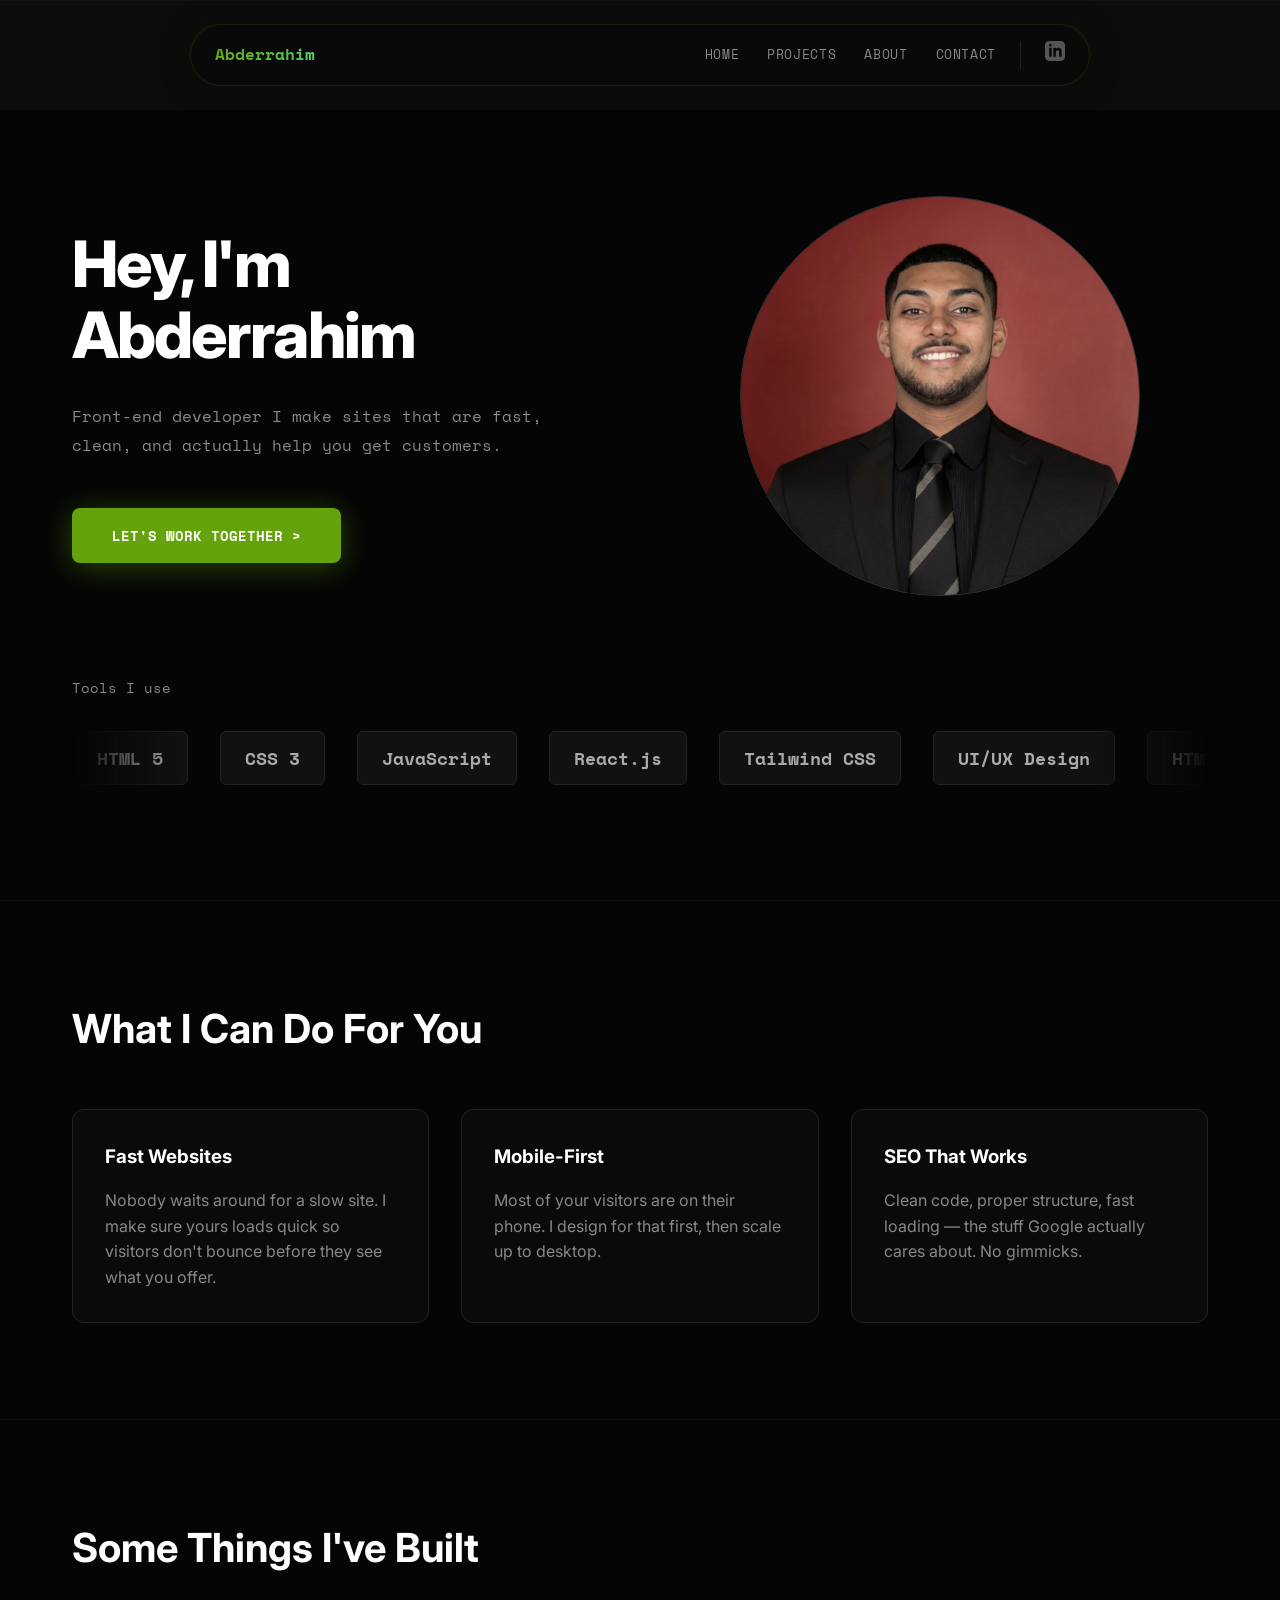
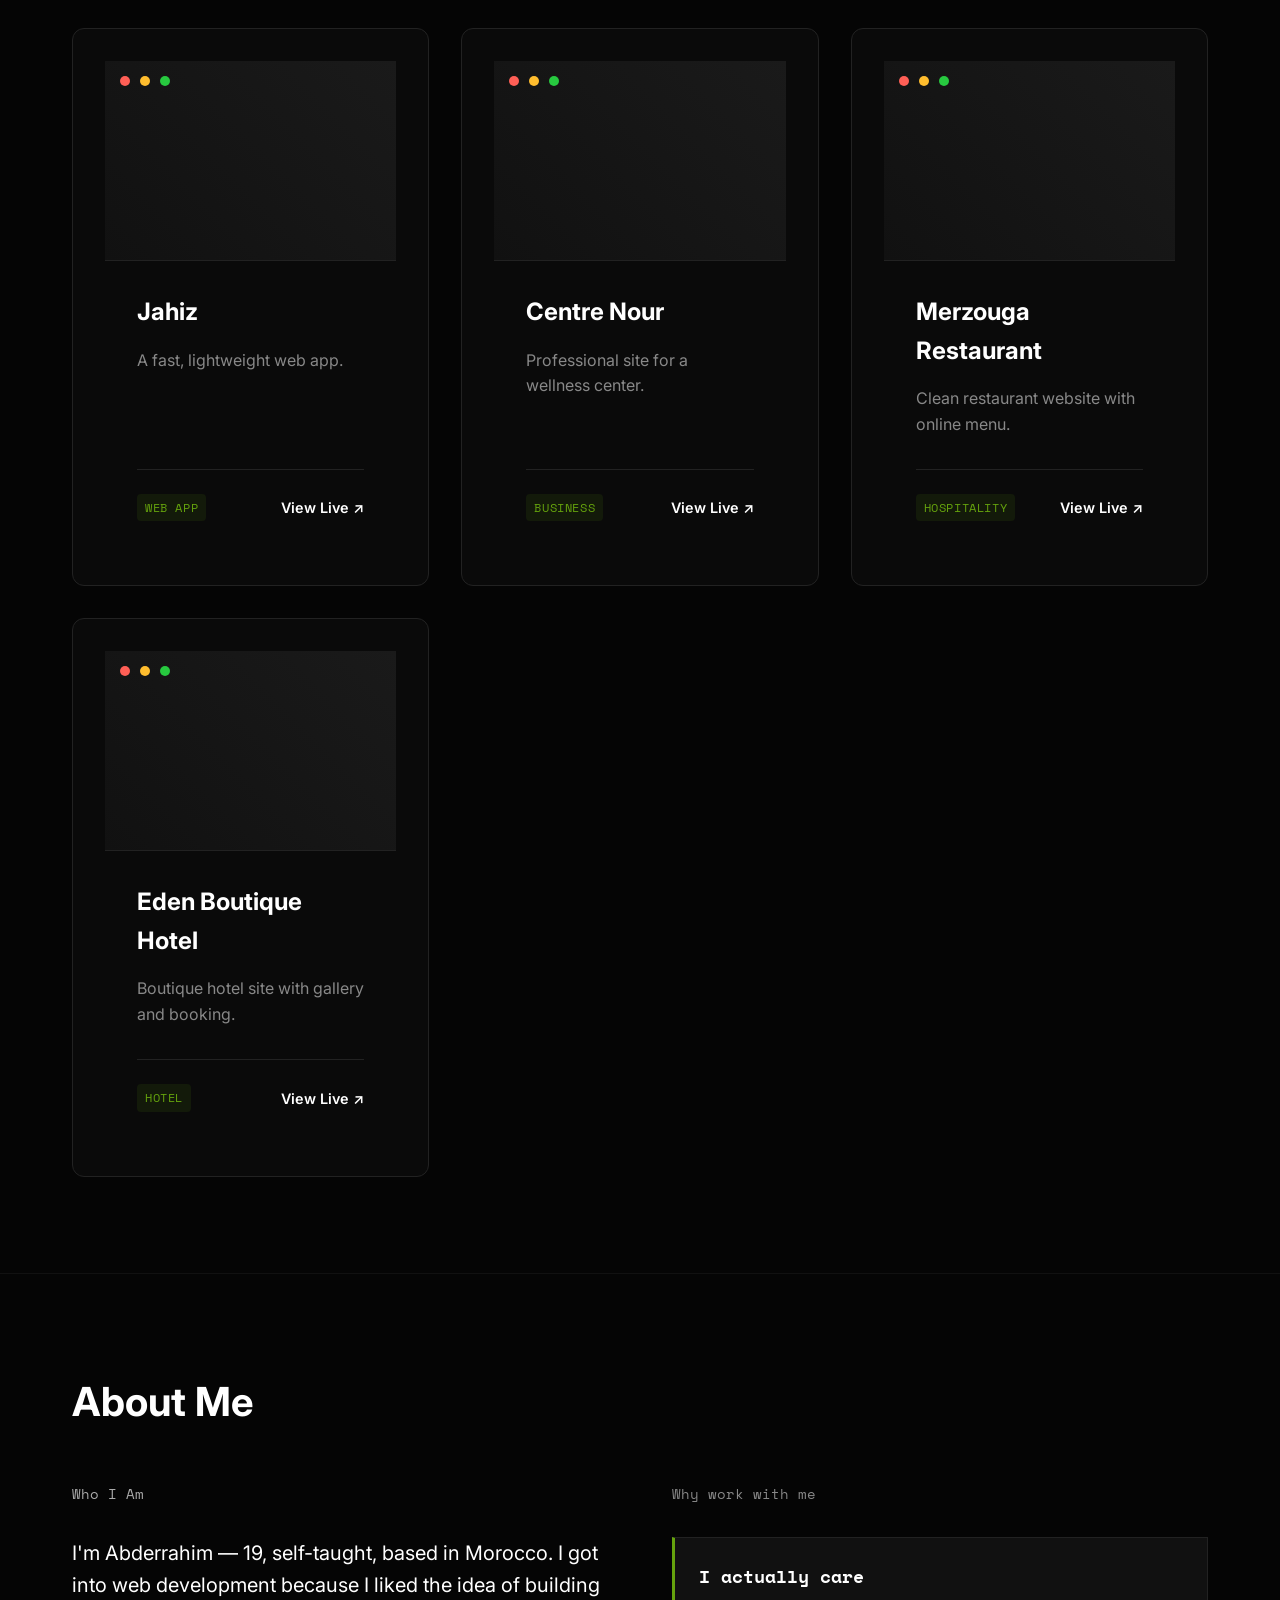
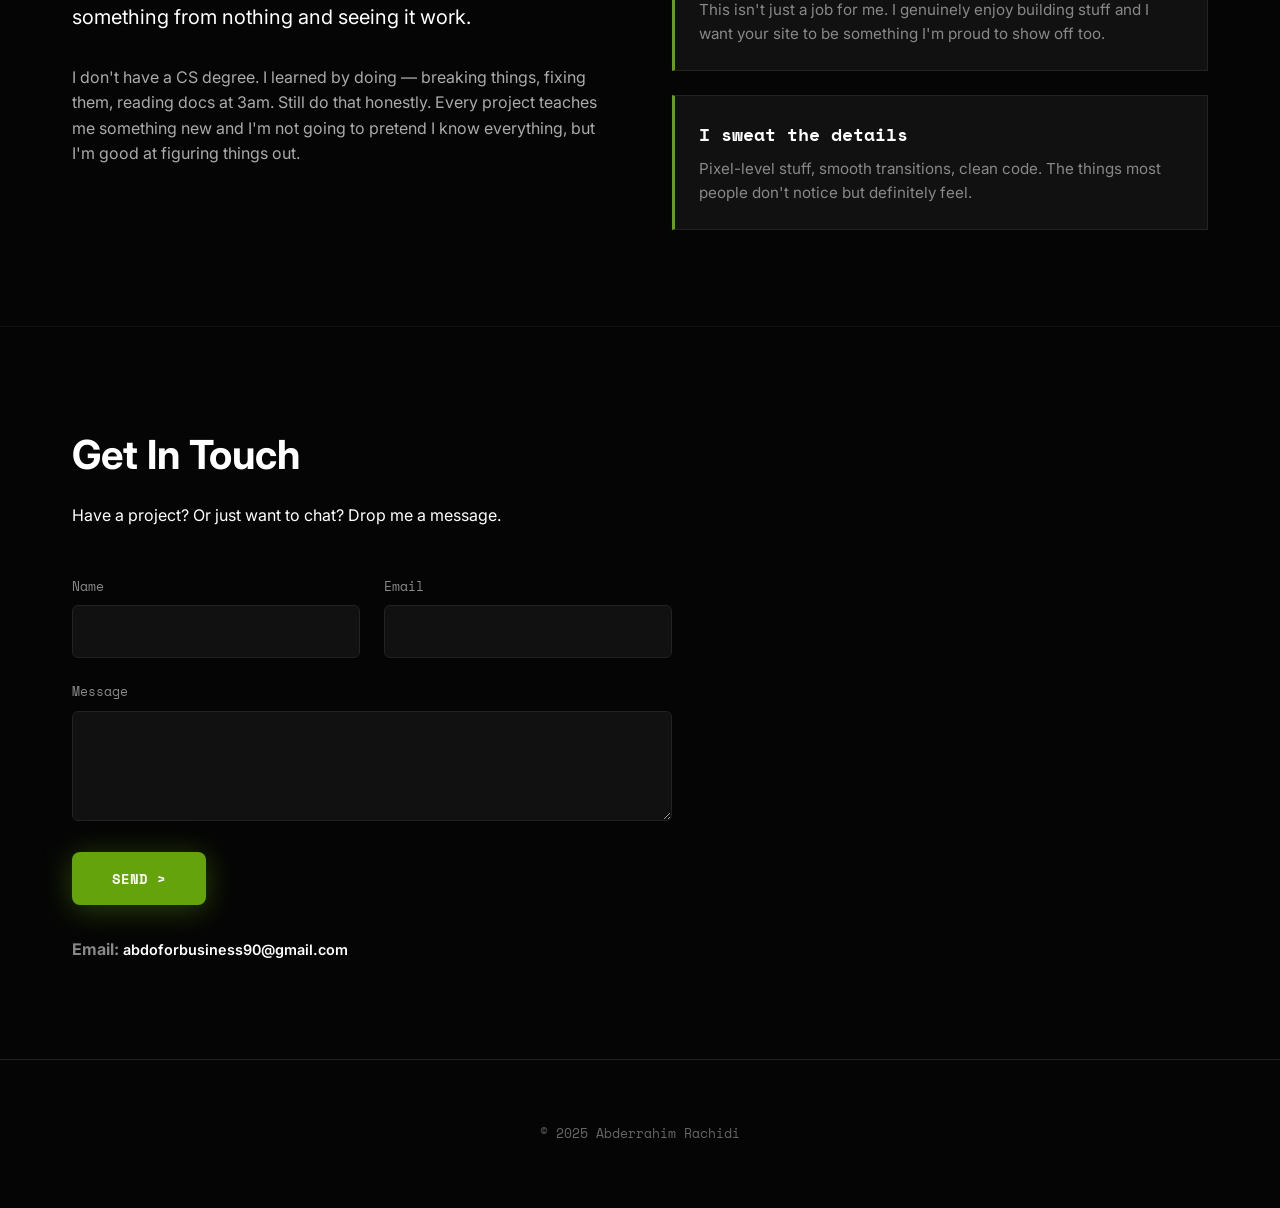
==== index.html @ 35e1e08a "remove AHR project, simplify descriptions" ====
<!DOCTYPE html>
<html lang="en">

<head>
    <meta charset="UTF-8">
    <meta name="viewport" content="width=device-width, initial-scale=1.0">
    <title>Abderrahim Rachidi | Front-End Developer</title>
    <meta name="description"
        content="I build fast, modern websites for US small businesses. Remote web development from Morocco.">
    <link rel="preconnect" href="https://fonts.googleapis.com">
    <link rel="preconnect" href="https://fonts.gstatic.com" crossorigin>
    <link href="https://fonts.googleapis.com/css2?family=Inter:wght@400;600&family=Space+Mono:wght@400;700&display=swap"
        rel="stylesheet">
    <link rel="stylesheet" href="style.css">
</head>

<body>

    <header>
        <div class="nav-container">
            <nav>
                <strong class="nav-brand">Abderrahim</strong>
                <div class="nav-links">
                    <a href="#">Home</a>
                    <a href="#portfolio">Projects</a>
                    <a href="#about">About</a>
                    <a href="#contact">Contact</a>
                </div>
                <div class="socials">
                    <a href="https://www.linkedin.com/in/abderrahim-rachidi-96b049362" target="_blank"
                        aria-label="LinkedIn"><svg width="20" height="20" fill="currentColor" viewBox="0 0 24 24">
                            <path
                                d="M19 0h-14c-2.761 0-5 2.239-5 5v14c0 2.761 2.239 5 5 5h14c2.762 0 5-2.239 5-5v-14c0-2.761-2.238-5-5-5zm-11 19h-3v-11h3v11zm-1.5-12.268c-.966 0-1.75-.79-1.75-1.764s.784-1.764 1.75-1.764 1.75.79 1.75 1.764-.783 1.764-1.75 1.764zm13.5 12.268h-3v-5.604c0-3.368-4-3.113-4 0v5.604h-3v-11h3v1.765c1.396-2.586 7-2.777 7 2.476v6.759z" />
                        </svg></a>
                </div>
            </nav>
        </div>
    </header>

    <main>
        <section class="hero">
            <div class="container hero-layout">
                <div class="hero-text">
                    <h1>Hey, I'm Abderrahim</h1>
                    <p class="mono-lead">Front-end developer
                        I make sites that are fast, clean, and actually help you get customers.</p>
                    <a href="#contact" class="btn-glow">Let's work together &gt;</a>
                </div>
                <div class="hero-image">
                    <div class="image-wrapper">
                        <img src="portfopic.jpg" alt="Abderrahim Rachidi">
                    </div>
                </div>
            </div>

            <div class="container tech-stack">
                <p class="mono-label">Tools I use</p>
                <div class="marquee-wrapper">
                    <div class="marquee-content">
                        <span class="tech-item">HTML 5</span>
                        <span class="tech-item">CSS 3</span>
                        <span class="tech-item">JavaScript</span>
                        <span class="tech-item">React.js</span>
                        <span class="tech-item">Tailwind CSS</span>
                        <span class="tech-item">UI/UX Design</span>
                        <!-- duplicate sets for the scroll loop -->
                        <span class="tech-item">HTML 5</span>
                        <span class="tech-item">CSS 3</span>
                        <span class="tech-item">JavaScript</span>
                        <span class="tech-item">React.js</span>
                        <span class="tech-item">Tailwind CSS</span>
                        <span class="tech-item">UI/UX Design</span>
                        <span class="tech-item">HTML 5</span>
                        <span class="tech-item">CSS 3</span>
                        <span class="tech-item">JavaScript</span>
                        <span class="tech-item">React.js</span>
                        <span class="tech-item">Tailwind CSS</span>
                        <span class="tech-item">UI/UX Design</span>
                    </div>
                </div>
            </div>
        </section>

        <section id="services">
            <div class="container">
                <h2>What I Can Do For You</h2>
                <div class="grid">
                    <div class="card">
                        <h3>Fast Websites</h3>
                        <p>Nobody waits around for a slow site. I make sure yours loads quick so visitors don't bounce
                            before they see what you offer.</p>
                    </div>
                    <div class="card">
                        <h3>Mobile-First</h3>
                        <p>Most of your visitors are on their phone. I design for that first, then scale up to desktop.
                        </p>
                    </div>
                    <div class="card">
                        <h3>SEO That Works</h3>
                        <p>Clean code, proper structure, fast loading — the stuff Google actually cares about. No
                            gimmicks.</p>
                    </div>
                </div>
            </div>
        </section>

        <section id="portfolio">
            <div class="container">
                <h2>Some Things I've Built</h2>
                <div class="grid">

                    <div class="card project-card">
                        <div class="project-preview"></div>
                        <div class="card-content">
                            <h3>Jahiz</h3>
                            <p>A fast, lightweight web app.</p>
                            <div class="project-footer">
                                <span class="tech-tag">Web App</span>
                                <a href="https://jahiz0.netlify.app" target="_blank" class="btn-link">View Live
                                    &nearr;</a>
                            </div>
                        </div>
                    </div>

                    <div class="card project-card">
                        <div class="project-preview"></div>
                        <div class="card-content">
                            <h3>Centre Nour</h3>
                            <p>Professional site for a wellness center.</p>
                            <div class="project-footer">
                                <span class="tech-tag">Business</span>
                                <a href="https://centrenour.site" target="_blank" class="btn-link">View Live &nearr;</a>
                            </div>
                        </div>
                    </div>

                    <div class="card project-card">
                        <div class="project-preview"></div>
                        <div class="card-content">
                            <h3>Merzouga Restaurant</h3>
                            <p>Clean restaurant website with online menu.</p>
                            <div class="project-footer">
                                <span class="tech-tag">Hospitality</span>
                                <a href="https://merzougarestaurant.com" target="_blank" class="btn-link">View Live
                                    &nearr;</a>
                            </div>
                        </div>
                    </div>


                    <div class="card project-card">
                        <div class="project-preview"></div>
                        <div class="card-content">
                            <h3>Eden Boutique Hotel</h3>
                            <p>Boutique hotel site with gallery and booking.</p>
                            <div class="project-footer">
                                <span class="tech-tag">Hotel</span>
                                <a href="https://edenboutiquehotel.ma" target="_blank" class="btn-link">View Live
                                    &nearr;</a>
                            </div>
                        </div>
                    </div>

                </div>
            </div>
        </section>

        <section id="about">
            <div class="container">
                <h2>About Me</h2>
                <div class="about-layout">
                    <div class="about-bio">
                        <p class="mono-label">Who I Am</p>
                        <p class="lead-text">I'm Abderrahim — 19, self-taught, based in Morocco. I got into web
                            development because I liked the idea of building something from nothing and seeing it work.
                        </p>
                        <p>I don't have a CS degree. I learned by doing — breaking things, fixing them, reading docs at
                            3am. Still do that honestly. Every project teaches me something new and I'm not going to
                            pretend I know everything, but I'm good at figuring things out.</p>
                    </div>

                    <div class="about-features">
                        <p class="mono-label">Why work with me</p>
                        <div class="feature-grid">
                            <div class="feature-card">
                                <h3>I actually care</h3>
                                <p>This isn't just a job for me. I genuinely enjoy building stuff and I want your site
                                    to
                                    be something I'm proud to show off too.</p>
                            </div>
                            <div class="feature-card">
                                <h3>I sweat the details</h3>
                                <p>Pixel-level stuff, smooth transitions, clean code. The things most people don't
                                    notice but definitely feel.</p>
                            </div>
                        </div>
                    </div>
                </div>
            </div>
        </section>

        <section id="contact">
            <div class="container">
                <h2>Get In Touch</h2>
                <p>Have a project? Or just want to chat? Drop me a message.</p>

                <form action="https://formsubmit.co/abdoforbusiness90@gmail.com" method="POST">
                    <input type="hidden" name="_subject" value="New message from portfolio">
                    <input type="hidden" name="_captcha" value="false">
                    <input type="text" name="_honey" style="display:none">

                    <div class="form-row">
                        <div class="form-group">
                            <label>Name</label>
                            <input type="text" name="name" required>
                        </div>
                        <div class="form-group">
                            <label>Email</label>
                            <input type="email" name="email" required>
                        </div>
                    </div>

                    <div class="form-group">
                        <label>Message</label>
                        <textarea name="message" rows="4" required></textarea>
                    </div>

                    <button type="submit" class="btn-glow">Send &gt;</button>
                </form>

                <div class="contact-info">
                    <p><strong>Email:</strong> <a href="mailto:abdoforbusiness90@gmail.com"
                            class="btn-link">abdoforbusiness90@gmail.com</a></p>
                </div>
            </div>
        </section>
    </main>

    <footer>
        <div class="container">
            <p>&copy; 2025 Abderrahim Rachidi</p>
        </div>
    </footer>

    <script src="script.js"></script>
</body>

</html>
---- style.css ----
:root {
    --bg: #050505;
    --surface: #111111;
    --text: #ffffff;
    --text-muted: #888888;
    --accent: #65a30d;
    --accent-glow: #4ade80;
    --border: #222222;
    --font-display: 'Inter', sans-serif;
    --font-mono: 'Space Mono', monospace;
    --radius: 12px;
}

*,
*::before,
*::after {
    margin: 0;
    padding: 0;
    box-sizing: border-box;
}

body {
    background-color: var(--bg);
    color: var(--text);
    font-family: var(--font-display);
    line-height: 1.6;
    -webkit-font-smoothing: antialiased;
}

.container {
    max-width: 1200px;
    margin: 0 auto;
    padding: 0 2rem;
}

/* nav */
header {
    position: fixed;
    top: 0;
    left: 0;
    width: 100%;
    padding: 1.25rem 2rem;
    z-index: 1000;
    pointer-events: none;
    transition: padding 0.3s;
}

.nav-container {
    max-width: 900px;
    margin: 0 auto;
    background: rgba(10, 10, 10, 0.85);
    backdrop-filter: blur(16px);
    -webkit-backdrop-filter: blur(16px);
    border-radius: 100px;
    padding: 0.75rem 1.5rem;
    pointer-events: auto;
    border: 1px solid rgba(101, 163, 13, 0.15);
    box-shadow: 0 0 20px rgba(101, 163, 13, 0.05), 0 4px 30px rgba(0, 0, 0, 0.4);
    transition: all 0.3s;
}

.nav-container:hover {
    border-color: rgba(101, 163, 13, 0.3);
    box-shadow: 0 0 30px rgba(101, 163, 13, 0.1), 0 4px 30px rgba(0, 0, 0, 0.5);
}

nav {
    display: flex;
    justify-content: space-between;
    align-items: center;
}

.nav-brand {
    color: #fff;
    font-family: var(--font-mono);
    font-size: 1rem;
    font-weight: 700;
    margin-right: auto;
    padding-right: 2rem;
    background: linear-gradient(135deg, var(--accent), var(--accent-glow));
    -webkit-background-clip: text;
    background-clip: text;
    -webkit-text-fill-color: transparent;
}

.nav-links {
    display: flex;
    gap: 1.75rem;
}

.nav-links a {
    color: #888;
    text-decoration: none;
    font-family: var(--font-mono);
    font-size: 0.8rem;
    font-weight: 500;
    text-transform: uppercase;
    letter-spacing: 0.05em;
    position: relative;
    padding: 0.5rem 0;
    transition: color 0.3s;
}

.nav-links a::after {
    content: '';
    position: absolute;
    bottom: 0;
    left: 50%;
    width: 0;
    height: 2px;
    background: var(--accent);
    transition: width 0.3s, left 0.3s;
    border-radius: 2px;
}

.nav-links a:hover {
    color: #fff;
}

.nav-links a:hover::after {
    width: 100%;
    left: 0;
}

.socials {
    display: flex;
    gap: 1rem;
    align-items: center;
    margin-left: 1.5rem;
    padding-left: 1.5rem;
    border-left: 1px solid #222;
}

.socials a {
    color: #555;
    transition: color 0.3s, transform 0.2s;
}

.socials a:hover {
    color: var(--accent);
    transform: scale(1.15);
}

/* hero */
.hero {
    padding-top: 180px;
    padding-bottom: 100px;
    min-height: 100vh;
    display: flex;
    flex-direction: column;
    justify-content: center;
}

.hero-layout {
    display: grid;
    grid-template-columns: 1fr 1fr;
    align-items: center;
    gap: 4rem;
}

.hero-text h1 {
    font-size: clamp(3rem, 5vw, 4.5rem);
    font-weight: 800;
    line-height: 1.1;
    margin-bottom: 2rem;
    letter-spacing: -0.03em;
}

.mono-lead {
    font-family: var(--font-mono);
    color: var(--text-muted);
    font-size: 1rem;
    max-width: 500px;
    margin-bottom: 3rem;
    line-height: 1.8;
}

.btn-glow {
    display: inline-block;
    background: var(--accent);
    color: #fff;
    padding: 1rem 2.5rem;
    border-radius: 8px;
    font-family: var(--font-mono);
    font-weight: 700;
    text-decoration: none;
    text-transform: uppercase;
    font-size: 0.9rem;
    border: none;
    cursor: pointer;
    box-shadow: 0 4px 30px rgba(101, 163, 13, 0.4);
    transition: all 0.3s ease;
}

.btn-glow:hover {
    background: var(--accent-glow);
    box-shadow: 0 4px 40px rgba(74, 222, 128, 0.6);
    transform: translateY(-2px);
    color: #000;
}

.hero-image {
    display: flex;
    justify-content: center;
}

.image-wrapper {
    width: 400px;
    height: 400px;
    border-radius: 50%;
    overflow: hidden;
    border: 1px solid #333;
    position: relative;
}

.image-wrapper img {
    width: 100%;
    height: 100%;
    object-fit: cover;
    filter: grayscale(20%);
}

/* scrolling tech bar */
.tech-stack {
    margin-top: 5rem;
    overflow: hidden;
}

.mono-label {
    font-family: var(--font-mono);
    color: var(--text-muted);
    font-size: 0.9rem;
    margin-bottom: 2rem;
    display: block;
}

.marquee-wrapper {
    position: relative;
    width: 100%;
    overflow: hidden;
    mask-image: linear-gradient(to right, transparent, black 10%, black 90%, transparent);
}

.marquee-content {
    display: flex;
    padding-left: 0;
    gap: 2rem;
    width: max-content;
    animation: scroll 30s linear infinite;
}

.marquee-content:hover {
    animation-play-state: paused;
}

.tech-item {
    font-family: var(--font-mono);
    font-size: 1.1rem;
    font-weight: 700;
    color: #aaa;
    white-space: nowrap;
    background: #111;
    padding: 0.75rem 1.5rem;
    border: 1px solid #222;
    border-radius: 6px;
    display: inline-flex;
    align-items: center;
    transition: all 0.3s;
}

.tech-item:hover {
    border-color: var(--accent);
    color: #fff;
    transform: translateY(-3px);
    box-shadow: 0 4px 12px rgba(101, 163, 13, 0.2);
}

@keyframes scroll {
    0% {
        transform: translateX(0);
    }

    100% {
        transform: translateX(-33.33%);
    }
}

/* sections */
section {
    padding: 6rem 0;
    border-top: 1px solid #111;
}

h2 {
    font-size: 2.5rem;
    margin-bottom: 1rem;
}

/* project cards */
.project-card {
    display: flex;
    flex-direction: column;
    justify-content: flex-start;
    min-height: auto;
    padding: 0;
    overflow: hidden;
    border: 1px solid #222;
    transition: transform 0.3s, border-color 0.3s;
}

.project-card:hover {
    border-color: var(--accent);
    transform: translateY(-5px);
}

.project-preview {
    height: 200px;
    background: linear-gradient(45deg, #111, #1a1a1a);
    position: relative;
    border-bottom: 1px solid #222;
}

/* browser dots */
.project-preview::before {
    content: '';
    position: absolute;
    top: 15px;
    left: 15px;
    width: 10px;
    height: 10px;
    border-radius: 50%;
    background: #ff5f56;
    box-shadow: 20px 0 0 #ffbd2e, 40px 0 0 #27c93f;
}

.card-content {
    padding: 2rem;
    display: flex;
    flex-direction: column;
    flex-grow: 1;
}

.project-card h3 {
    font-size: 1.5rem;
    margin-bottom: 0.5rem;
    color: #fff;
}

.project-card p {
    color: #aaa;
    margin-bottom: 2rem;
    flex-grow: 1;
}

.project-footer {
    display: flex;
    justify-content: space-between;
    align-items: center;
    border-top: 1px solid #222;
    padding-top: 1.5rem;
}

.tech-tag {
    font-family: var(--font-mono);
    font-size: 0.75rem;
    color: var(--accent);
    background: rgba(101, 163, 13, 0.1);
    padding: 0.25rem 0.5rem;
    border-radius: 4px;
    text-transform: uppercase;
    letter-spacing: 0.05em;
}

.btn-link {
    color: #fff;
    text-decoration: none;
    font-weight: 600;
    font-size: 0.9rem;
    transition: color 0.3s;
}

.btn-link:hover {
    color: var(--accent);
    text-decoration: underline;
}

.grid {
    display: grid;
    grid-template-columns: repeat(auto-fit, minmax(300px, 1fr));
    gap: 2rem;
    margin-top: 3rem;
}

.card {
    background: #0a0a0a;
    border: 1px solid #222;
    padding: 2rem;
    border-radius: var(--radius);
    transition: transform 0.2s;
}

.card:hover {
    border-color: var(--accent);
    transform: translateY(-5px);
}

.card h3 {
    color: #fff;
    margin-bottom: 1rem;
}

.card p {
    color: #888;
}

/* about */
.about-layout {
    display: grid;
    grid-template-columns: 1fr 1fr;
    gap: 4rem;
    margin-top: 3rem;
}

.about-bio .lead-text {
    font-size: 1.25rem;
    color: #fff;
    margin-bottom: 2rem;
    line-height: 1.6;
}

.about-bio p {
    color: #aaa;
    margin-bottom: 2rem;
}

.feature-grid {
    display: flex;
    flex-direction: column;
    gap: 1.5rem;
}

.feature-card {
    background: #111;
    border: 1px solid #222;
    padding: 1.5rem;
    border-left: 3px solid var(--accent);
    transition: transform 0.2s;
}

.feature-card:hover {
    background: #161616;
    transform: translateX(5px);
}

.feature-card h3 {
    font-size: 1.1rem;
    color: #fff;
    margin-bottom: 0.5rem;
    font-family: var(--font-mono);
}

.feature-card p {
    font-size: 0.95rem;
    color: #888;
    margin: 0;
}

/* form */
form {
    max-width: 600px;
    margin-top: 3rem;
}

.form-row {
    display: grid;
    grid-template-columns: 1fr 1fr;
    gap: 1.5rem;
}

.form-group {
    margin-bottom: 1.5rem;
}

.form-group label {
    display: block;
    font-family: var(--font-mono);
    color: #888;
    margin-bottom: 0.5rem;
    font-size: 0.8rem;
}

.form-group input,
.form-group select,
.form-group textarea {
    width: 100%;
    background: #111;
    border: 1px solid #222;
    padding: 1rem;
    color: #fff;
    border-radius: 6px;
    font-family: var(--font-display);
    font-size: 0.95rem;
}

.form-group input:focus,
.form-group textarea:focus {
    outline: none;
    border-color: var(--accent);
}

/* footer */
footer {
    padding: 4rem 0;
    border-top: 1px solid #222;
    text-align: center;
    color: #666;
    font-family: var(--font-mono);
    font-size: 0.8rem;
}

.contact-info {
    margin-top: 2rem;
}

.contact-info p {
    color: #888;
}

/* responsive */
@media (max-width: 768px) {

    .hero-layout,
    .about-layout {
        grid-template-columns: 1fr;
        text-align: left;
        gap: 3rem;
    }

    .hero-text {
        order: 1;
    }

    .hero-image {
        order: 2;
    }

    .mono-lead {
        margin: 0 auto 2rem;
    }

    .image-wrapper {
        width: 280px;
        height: 280px;
    }

    .nav-container {
        width: 90%;
        padding: 1rem;
        flex-wrap: wrap;
        justify-content: center;
    }

    .nav-links {
        gap: 1rem;
        font-size: 0.75rem;
    }

    .socials {
        display: none;
    }

    .form-row {
        grid-template-columns: 1fr;
    }
}
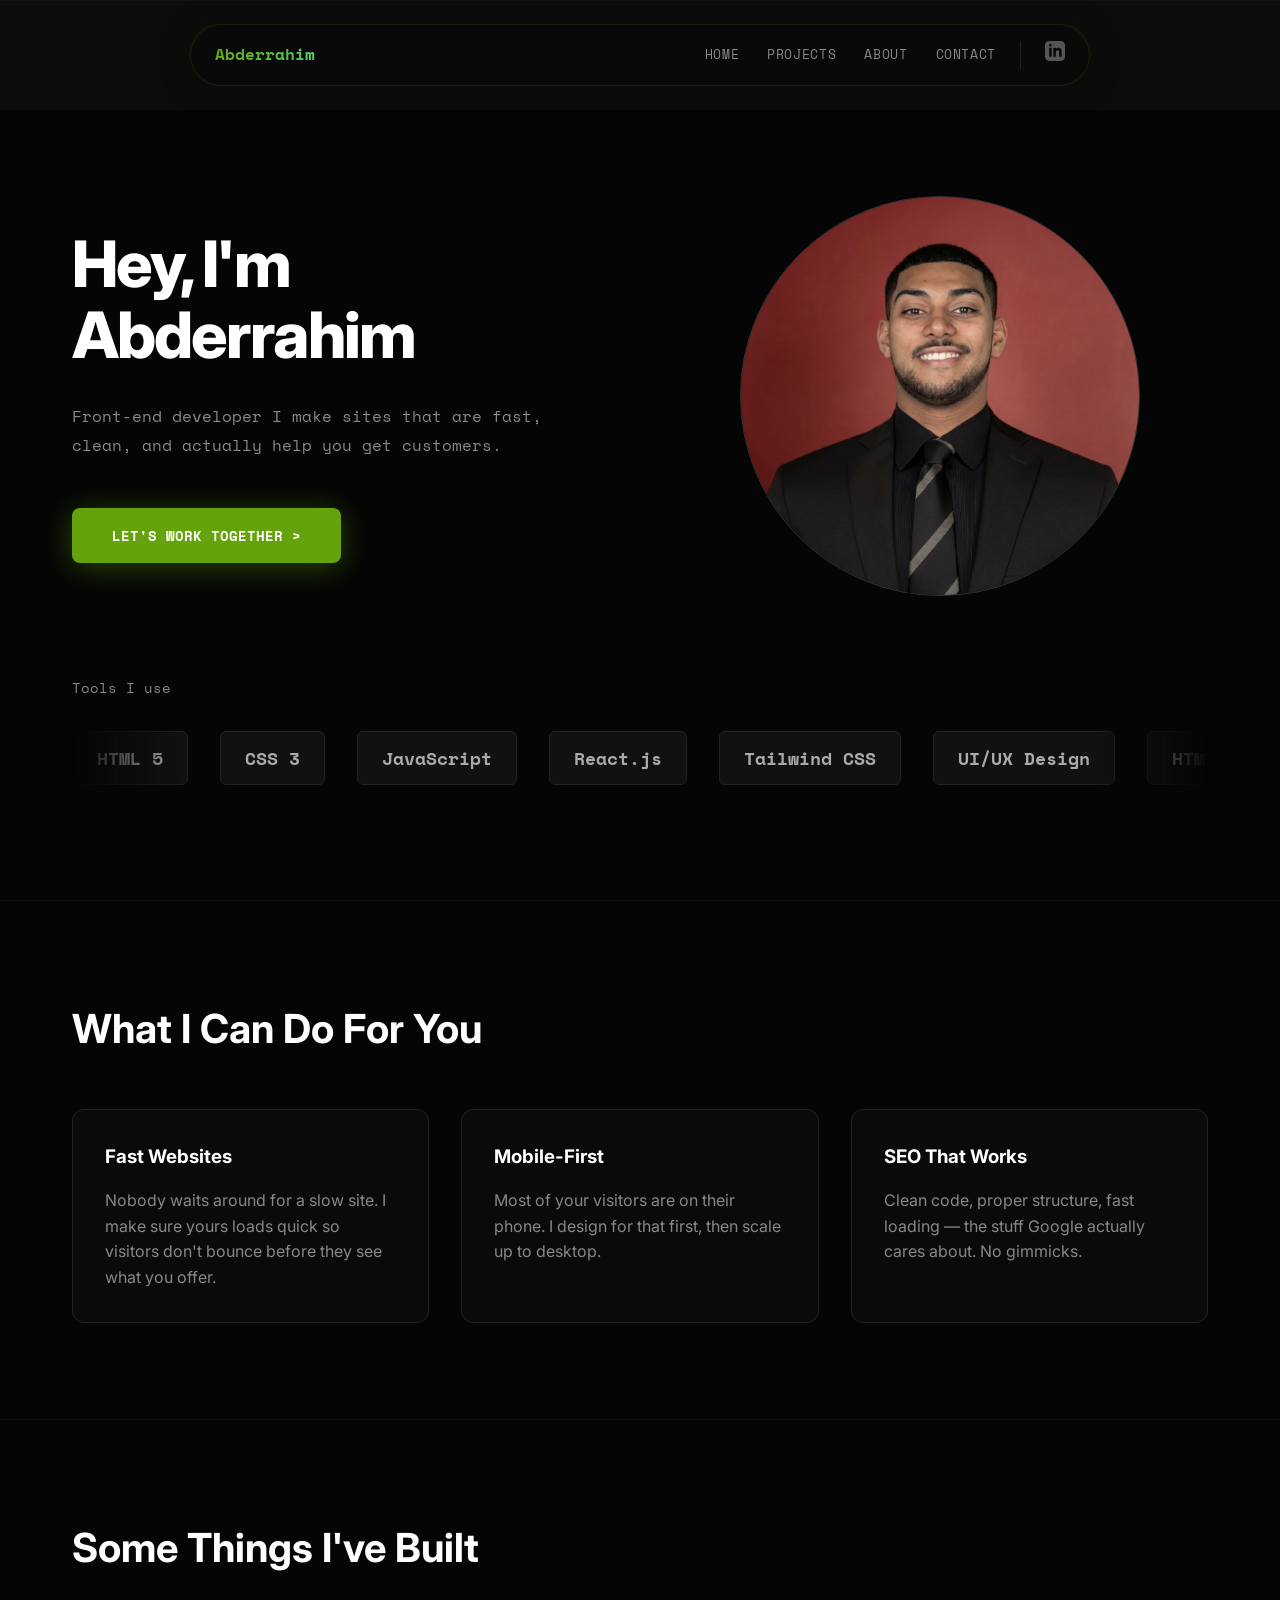
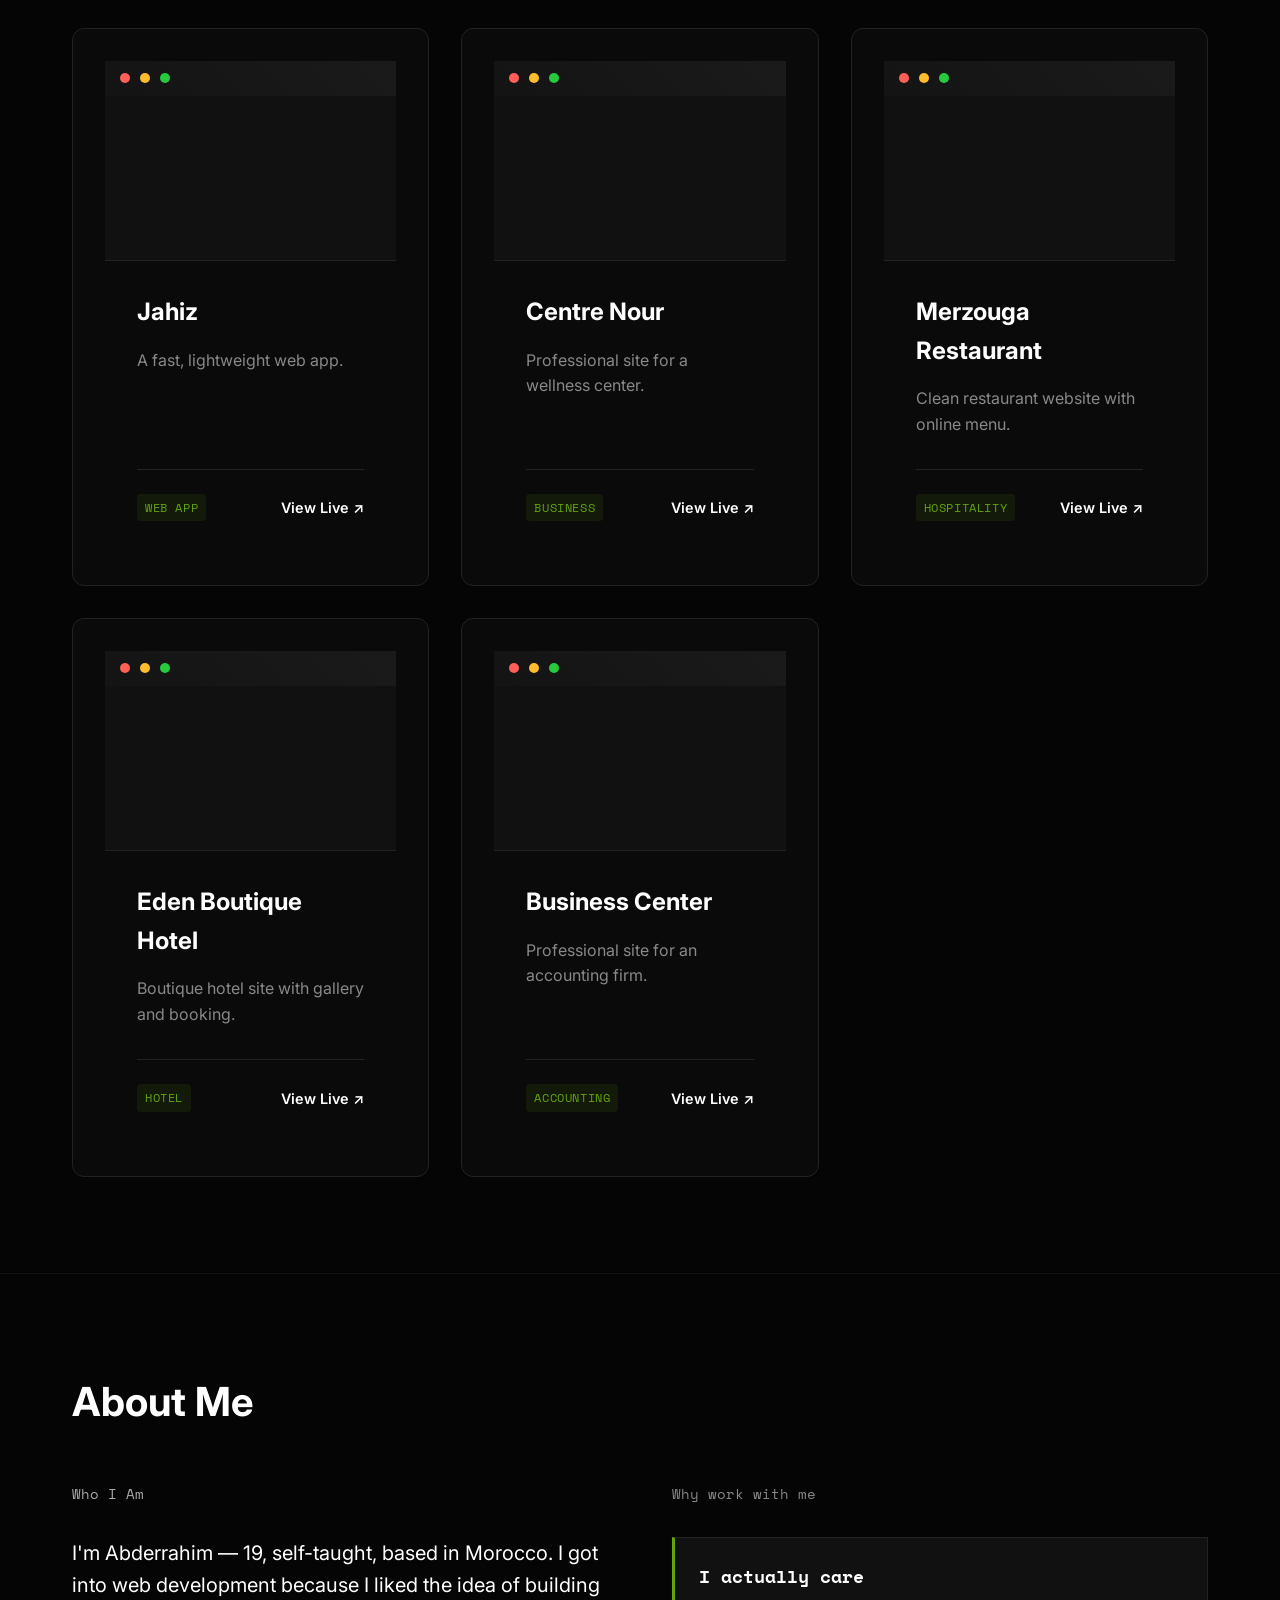
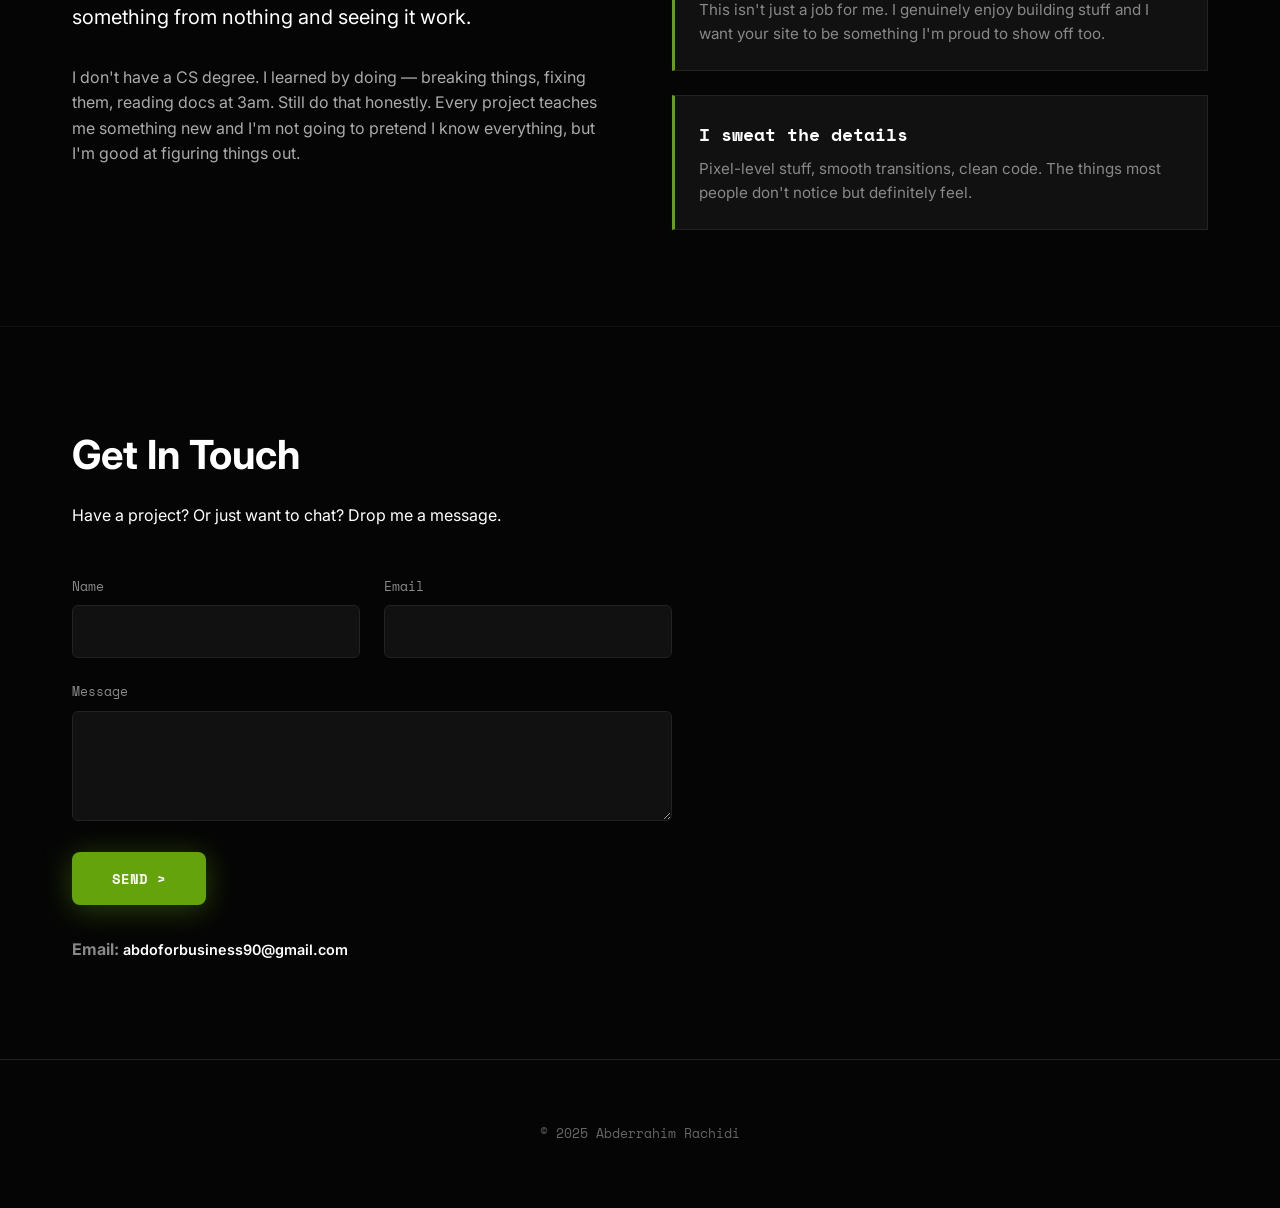
==== commit 239004e4: "Add live iframe previews to project cards + Business Center project" ====
--- a/index.html
+++ b/index.html
@@ -110,7 +110,9 @@
                 <div class="grid">
 
                     <div class="card project-card">
-                        <div class="project-preview"></div>
+                        <div class="project-preview">
+                            <iframe src="https://jahiz0.netlify.app" loading="lazy" title="Jahiz preview"></iframe>
+                        </div>
                         <div class="card-content">
                             <h3>Jahiz</h3>
                             <p>A fast, lightweight web app.</p>
@@ -123,7 +125,9 @@
                     </div>
 
                     <div class="card project-card">
-                        <div class="project-preview"></div>
+                        <div class="project-preview">
+                            <iframe src="https://centrenour.site" loading="lazy" title="Centre Nour preview"></iframe>
+                        </div>
                         <div class="card-content">
                             <h3>Centre Nour</h3>
                             <p>Professional site for a wellness center.</p>
@@ -135,7 +139,10 @@
                     </div>
 
                     <div class="card project-card">
-                        <div class="project-preview"></div>
+                        <div class="project-preview">
+                            <iframe src="https://merzougarestaurant.com" loading="lazy"
+                                title="Merzouga Restaurant preview"></iframe>
+                        </div>
                         <div class="card-content">
                             <h3>Merzouga Restaurant</h3>
                             <p>Clean restaurant website with online menu.</p>
@@ -149,13 +156,33 @@
 
 
                     <div class="card project-card">
-                        <div class="project-preview"></div>
+                        <div class="project-preview">
+                            <iframe src="https://edenboutiquehotel.ma" loading="lazy"
+                                title="Eden Boutique Hotel preview"></iframe>
+                        </div>
                         <div class="card-content">
                             <h3>Eden Boutique Hotel</h3>
                             <p>Boutique hotel site with gallery and booking.</p>
                             <div class="project-footer">
                                 <span class="tech-tag">Hotel</span>
                                 <a href="https://edenboutiquehotel.ma" target="_blank" class="btn-link">View Live
+                                    &nearr;</a>
+                            </div>
+                        </div>
+                    </div>
+
+                    <div class="card project-card">
+                        <div class="project-preview">
+                            <iframe src="https://businesscenter20.netlify.app" loading="lazy"
+                                title="Business Center preview"></iframe>
+                        </div>
+                        <div class="card-content">
+                            <h3>Business Center</h3>
+                            <p>Professional site for an accounting firm.</p>
+                            <div class="project-footer">
+                                <span class="tech-tag">Accounting</span>
+                                <a href="https://businesscenter20.netlify.app" target="_blank" class="btn-link">View
+                                    Live
                                     &nearr;</a>
                             </div>
                         </div>
--- a/style.css
+++ b/style.css
@@ -318,19 +318,34 @@
     background: linear-gradient(45deg, #111, #1a1a1a);
     position: relative;
     border-bottom: 1px solid #222;
+    overflow: hidden;
+}
+
+.project-preview iframe {
+    position: absolute;
+    top: 35px;
+    left: 0;
+    width: 1280px;
+    height: 800px;
+    border: none;
+    transform-origin: top left;
+    transform: scale(0.29);
+    pointer-events: none;
+    background: #111;
 }
 
 /* browser dots */
 .project-preview::before {
     content: '';
     position: absolute;
-    top: 15px;
+    top: 12px;
     left: 15px;
     width: 10px;
     height: 10px;
     border-radius: 50%;
     background: #ff5f56;
     box-shadow: 20px 0 0 #ffbd2e, 40px 0 0 #27c93f;
+    z-index: 2;
 }
 
 .card-content {
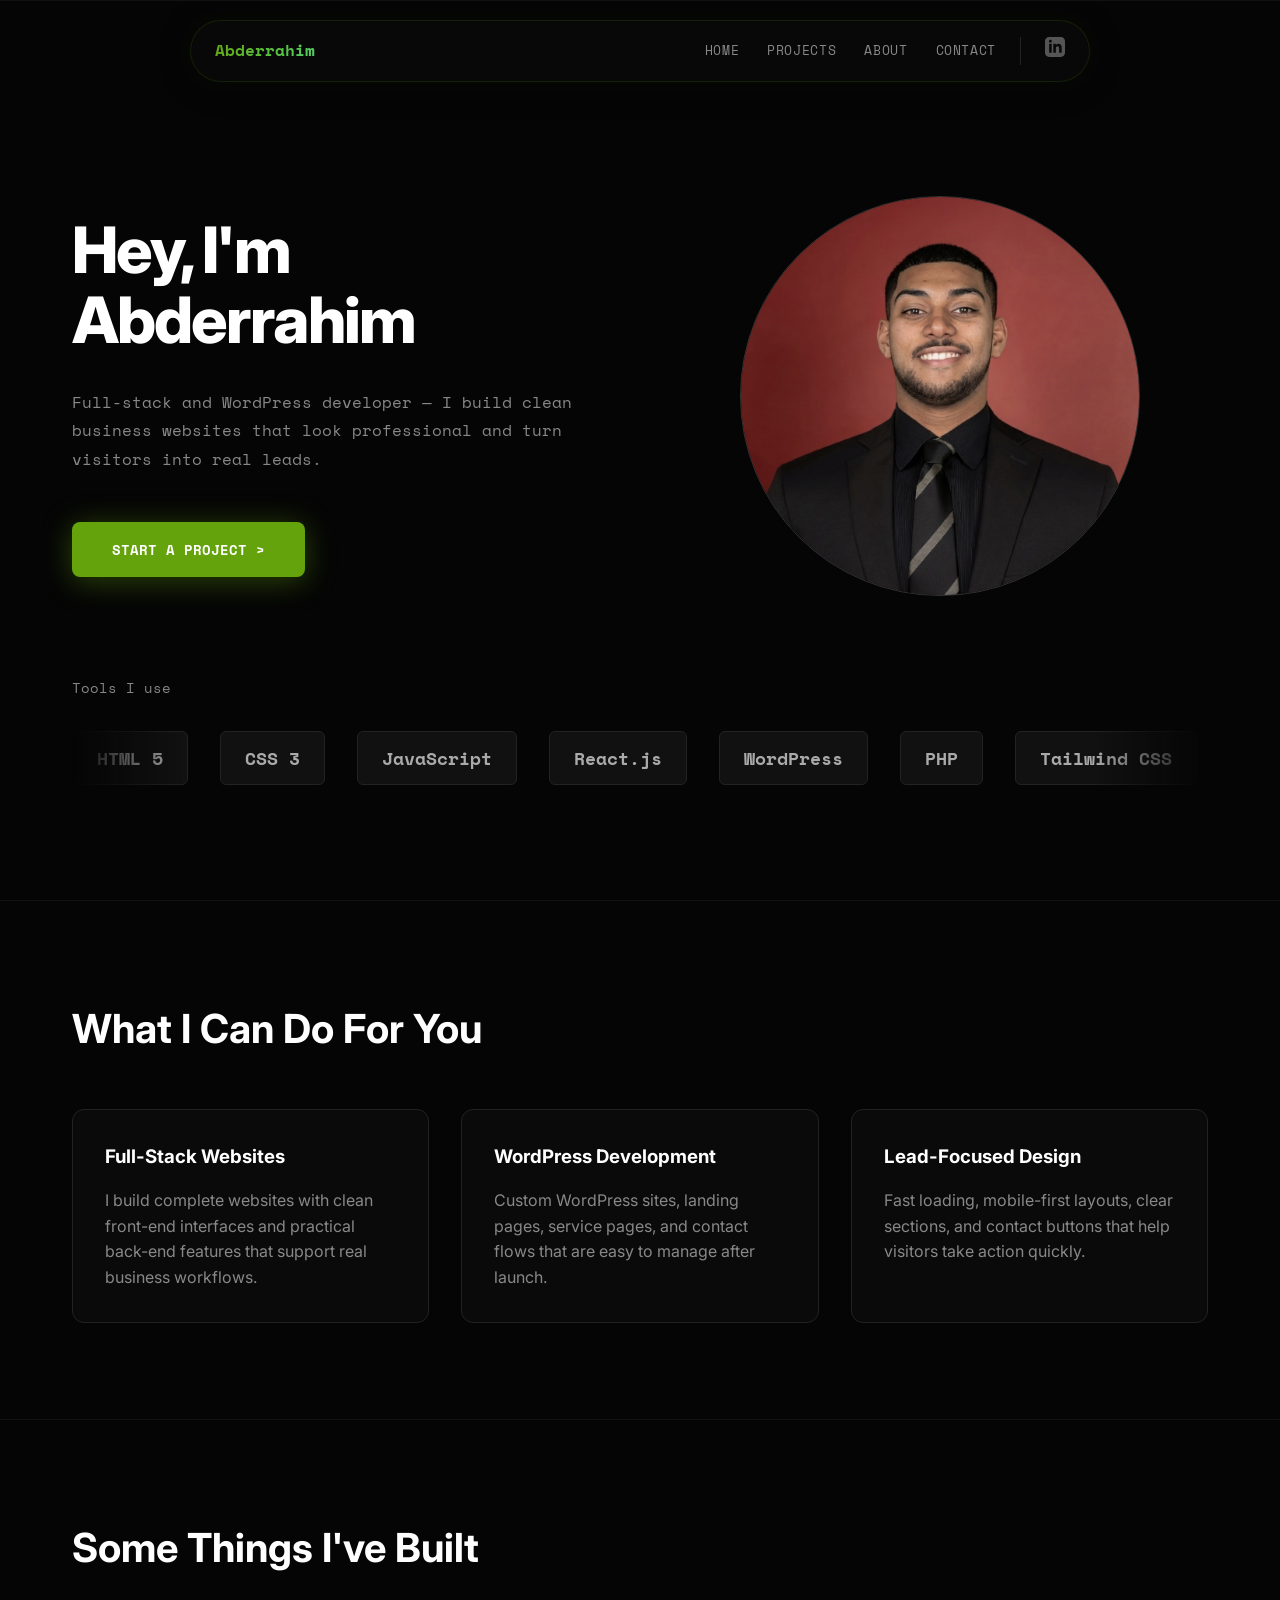
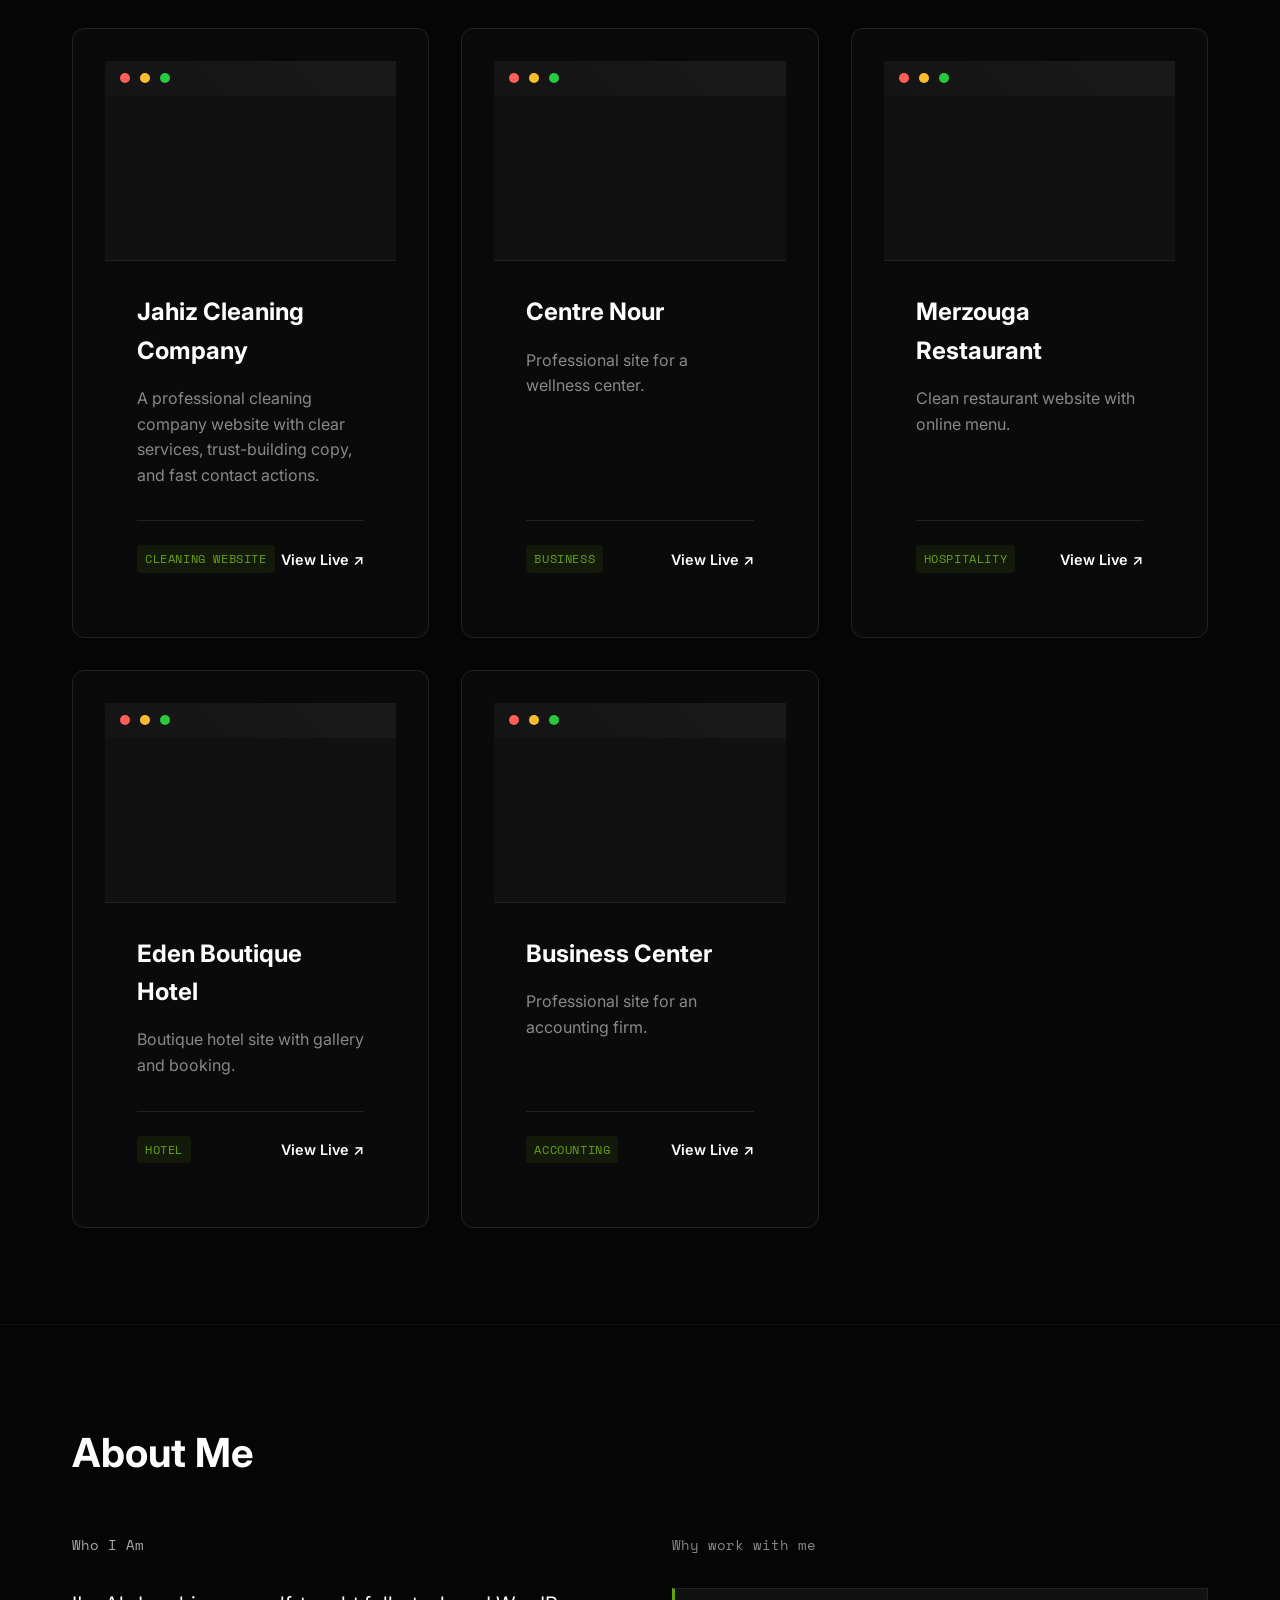
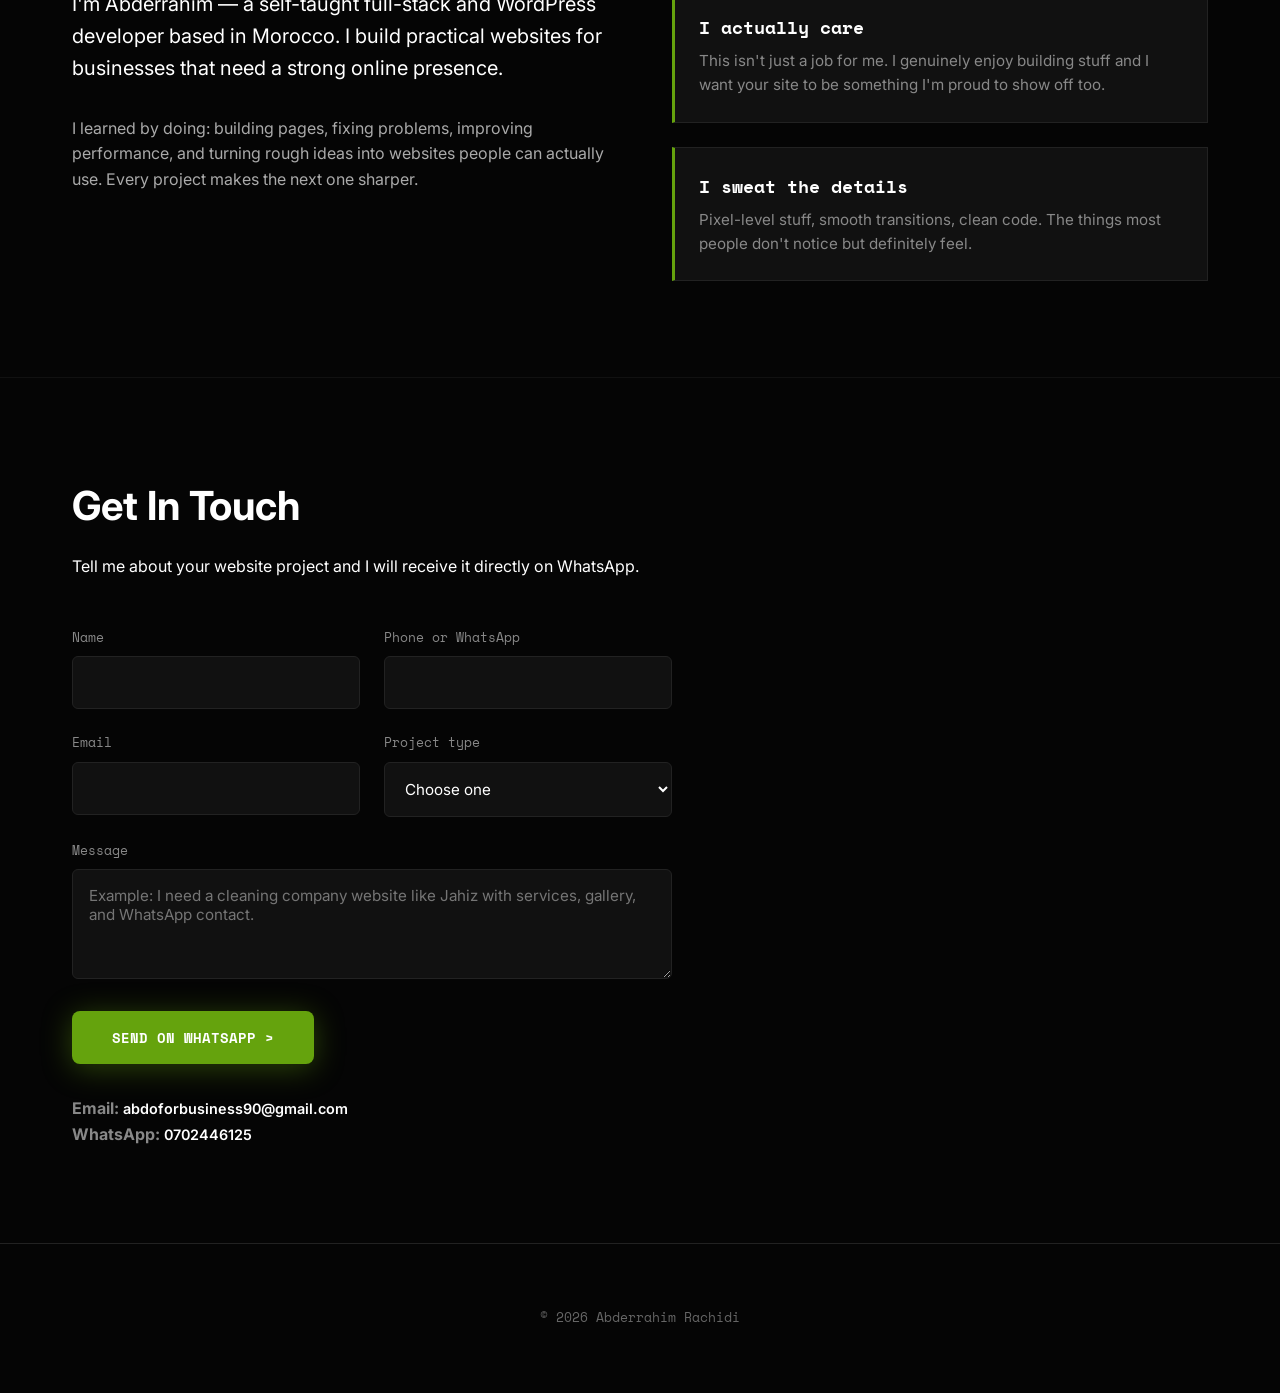
==== commit ef2128bb: "Update portfolio positioning and WhatsApp contact" ====
--- a/index.html
+++ b/index.html
@@ -4,9 +4,9 @@
 <head>
     <meta charset="UTF-8">
     <meta name="viewport" content="width=device-width, initial-scale=1.0">
-    <title>Abderrahim Rachidi | Front-End Developer</title>
+    <title>Abderrahim Rachidi | Full-Stack & WordPress Developer</title>
     <meta name="description"
-        content="I build fast, modern websites for US small businesses. Remote web development from Morocco.">
+        content="Full-stack and WordPress developer building fast, modern business websites that help clients get more customers.">
     <link rel="preconnect" href="https://fonts.googleapis.com">
     <link rel="preconnect" href="https://fonts.gstatic.com" crossorigin>
     <link href="https://fonts.googleapis.com/css2?family=Inter:wght@400;600&family=Space+Mono:wght@400;700&display=swap"
@@ -28,7 +28,8 @@
                 </div>
                 <div class="socials">
                     <a href="https://www.linkedin.com/in/abderrahim-rachidi-96b049362" target="_blank"
-                        aria-label="LinkedIn"><svg width="20" height="20" fill="currentColor" viewBox="0 0 24 24">
+                        rel="noopener noreferrer" aria-label="LinkedIn"><svg width="20" height="20" fill="currentColor"
+                            viewBox="0 0 24 24">
                             <path
                                 d="M19 0h-14c-2.761 0-5 2.239-5 5v14c0 2.761 2.239 5 5 5h14c2.762 0 5-2.239 5-5v-14c0-2.761-2.238-5-5-5zm-11 19h-3v-11h3v11zm-1.5-12.268c-.966 0-1.75-.79-1.75-1.764s.784-1.764 1.75-1.764 1.75.79 1.75 1.764-.783 1.764-1.75 1.764zm13.5 12.268h-3v-5.604c0-3.368-4-3.113-4 0v5.604h-3v-11h3v1.765c1.396-2.586 7-2.777 7 2.476v6.759z" />
                         </svg></a>
@@ -42,9 +43,9 @@
             <div class="container hero-layout">
                 <div class="hero-text">
                     <h1>Hey, I'm Abderrahim</h1>
-                    <p class="mono-lead">Front-end developer
-                        I make sites that are fast, clean, and actually help you get customers.</p>
-                    <a href="#contact" class="btn-glow">Let's work together &gt;</a>
+                    <p class="mono-lead">Full-stack and WordPress developer —
+                        I build clean business websites that look professional and turn visitors into real leads.</p>
+                    <a href="#contact" class="btn-glow">Start a project &gt;</a>
                 </div>
                 <div class="hero-image">
                     <div class="image-wrapper">
@@ -61,6 +62,8 @@
                         <span class="tech-item">CSS 3</span>
                         <span class="tech-item">JavaScript</span>
                         <span class="tech-item">React.js</span>
+                        <span class="tech-item">WordPress</span>
+                        <span class="tech-item">PHP</span>
                         <span class="tech-item">Tailwind CSS</span>
                         <span class="tech-item">UI/UX Design</span>
                         <!-- duplicate sets for the scroll loop -->
@@ -68,12 +71,16 @@
                         <span class="tech-item">CSS 3</span>
                         <span class="tech-item">JavaScript</span>
                         <span class="tech-item">React.js</span>
+                        <span class="tech-item">WordPress</span>
+                        <span class="tech-item">PHP</span>
                         <span class="tech-item">Tailwind CSS</span>
                         <span class="tech-item">UI/UX Design</span>
                         <span class="tech-item">HTML 5</span>
                         <span class="tech-item">CSS 3</span>
                         <span class="tech-item">JavaScript</span>
                         <span class="tech-item">React.js</span>
+                        <span class="tech-item">WordPress</span>
+                        <span class="tech-item">PHP</span>
                         <span class="tech-item">Tailwind CSS</span>
                         <span class="tech-item">UI/UX Design</span>
                     </div>
@@ -86,19 +93,19 @@
                 <h2>What I Can Do For You</h2>
                 <div class="grid">
                     <div class="card">
-                        <h3>Fast Websites</h3>
-                        <p>Nobody waits around for a slow site. I make sure yours loads quick so visitors don't bounce
-                            before they see what you offer.</p>
+                        <h3>Full-Stack Websites</h3>
+                        <p>I build complete websites with clean front-end interfaces and practical back-end features
+                            that support real business workflows.</p>
                     </div>
                     <div class="card">
-                        <h3>Mobile-First</h3>
-                        <p>Most of your visitors are on their phone. I design for that first, then scale up to desktop.
-                        </p>
+                        <h3>WordPress Development</h3>
+                        <p>Custom WordPress sites, landing pages, service pages, and contact flows that are easy to
+                            manage after launch.</p>
                     </div>
                     <div class="card">
-                        <h3>SEO That Works</h3>
-                        <p>Clean code, proper structure, fast loading — the stuff Google actually cares about. No
-                            gimmicks.</p>
+                        <h3>Lead-Focused Design</h3>
+                        <p>Fast loading, mobile-first layouts, clear sections, and contact buttons that help visitors
+                            take action quickly.</p>
                     </div>
                 </div>
             </div>
@@ -114,11 +121,13 @@
                             <iframe src="https://jahiz0.netlify.app" loading="lazy" title="Jahiz preview"></iframe>
                         </div>
                         <div class="card-content">
-                            <h3>Jahiz</h3>
-                            <p>A fast, lightweight web app.</p>
-                            <div class="project-footer">
-                                <span class="tech-tag">Web App</span>
-                                <a href="https://jahiz0.netlify.app" target="_blank" class="btn-link">View Live
+                            <h3>Jahiz Cleaning Company</h3>
+                            <p>A professional cleaning company website with clear services, trust-building copy, and
+                                fast contact actions.</p>
+                            <div class="project-footer">
+                                <span class="tech-tag">Cleaning Website</span>
+                                <a href="https://jahiz0.netlify.app" target="_blank" rel="noopener noreferrer"
+                                    class="btn-link">View Live
                                     &nearr;</a>
                             </div>
                         </div>
@@ -133,7 +142,8 @@
                             <p>Professional site for a wellness center.</p>
                             <div class="project-footer">
                                 <span class="tech-tag">Business</span>
-                                <a href="https://centrenour.site" target="_blank" class="btn-link">View Live &nearr;</a>
+                                <a href="https://centrenour.site" target="_blank" rel="noopener noreferrer"
+                                    class="btn-link">View Live &nearr;</a>
                             </div>
                         </div>
                     </div>
@@ -148,7 +158,8 @@
                             <p>Clean restaurant website with online menu.</p>
                             <div class="project-footer">
                                 <span class="tech-tag">Hospitality</span>
-                                <a href="https://merzougarestaurant.com" target="_blank" class="btn-link">View Live
+                                <a href="https://merzougarestaurant.com" target="_blank" rel="noopener noreferrer"
+                                    class="btn-link">View Live
                                     &nearr;</a>
                             </div>
                         </div>
@@ -165,7 +176,8 @@
                             <p>Boutique hotel site with gallery and booking.</p>
                             <div class="project-footer">
                                 <span class="tech-tag">Hotel</span>
-                                <a href="https://edenboutiquehotel.ma" target="_blank" class="btn-link">View Live
+                                <a href="https://edenboutiquehotel.ma" target="_blank" rel="noopener noreferrer"
+                                    class="btn-link">View Live
                                     &nearr;</a>
                             </div>
                         </div>
@@ -181,7 +193,8 @@
                             <p>Professional site for an accounting firm.</p>
                             <div class="project-footer">
                                 <span class="tech-tag">Accounting</span>
-                                <a href="https://businesscenter20.netlify.app" target="_blank" class="btn-link">View
+                                <a href="https://businesscenter20.netlify.app" target="_blank" rel="noopener noreferrer"
+                                    class="btn-link">View
                                     Live
                                     &nearr;</a>
                             </div>
@@ -198,12 +211,11 @@
                 <div class="about-layout">
                     <div class="about-bio">
                         <p class="mono-label">Who I Am</p>
-                        <p class="lead-text">I'm Abderrahim — 19, self-taught, based in Morocco. I got into web
-                            development because I liked the idea of building something from nothing and seeing it work.
+                        <p class="lead-text">I'm Abderrahim — a self-taught full-stack and WordPress developer based in
+                            Morocco. I build practical websites for businesses that need a strong online presence.
                         </p>
-                        <p>I don't have a CS degree. I learned by doing — breaking things, fixing them, reading docs at
-                            3am. Still do that honestly. Every project teaches me something new and I'm not going to
-                            pretend I know everything, but I'm good at figuring things out.</p>
+                        <p>I learned by doing: building pages, fixing problems, improving performance, and turning rough
+                            ideas into websites people can actually use. Every project makes the next one sharper.</p>
                     </div>
 
                     <div class="about-features">
@@ -229,35 +241,54 @@
         <section id="contact">
             <div class="container">
                 <h2>Get In Touch</h2>
-                <p>Have a project? Or just want to chat? Drop me a message.</p>
-
-                <form action="https://formsubmit.co/abdoforbusiness90@gmail.com" method="POST">
-                    <input type="hidden" name="_subject" value="New message from portfolio">
-                    <input type="hidden" name="_captcha" value="false">
-                    <input type="text" name="_honey" style="display:none">
+                <p>Tell me about your website project and I will receive it directly on WhatsApp.</p>
+
+                <form id="whatsapp-contact-form">
 
                     <div class="form-row">
                         <div class="form-group">
-                            <label>Name</label>
-                            <input type="text" name="name" required>
+                            <label for="contact-name">Name</label>
+                            <input type="text" name="name" id="contact-name" required>
                         </div>
                         <div class="form-group">
-                            <label>Email</label>
-                            <input type="email" name="email" required>
+                            <label for="contact-phone">Phone or WhatsApp</label>
+                            <input type="tel" name="phone" id="contact-phone" required>
+                        </div>
+                    </div>
+
+                    <div class="form-row">
+                        <div class="form-group">
+                            <label for="contact-email">Email</label>
+                            <input type="email" name="email" id="contact-email">
+                        </div>
+                        <div class="form-group">
+                            <label for="contact-service">Project type</label>
+                            <select name="service" id="contact-service" required>
+                                <option value="">Choose one</option>
+                                <option value="Business website">Business website</option>
+                                <option value="WordPress website">WordPress website</option>
+                                <option value="Landing page">Landing page</option>
+                                <option value="Website redesign">Website redesign</option>
+                                <option value="Other">Other</option>
+                            </select>
                         </div>
                     </div>
 
                     <div class="form-group">
-                        <label>Message</label>
-                        <textarea name="message" rows="4" required></textarea>
-                    </div>
-
-                    <button type="submit" class="btn-glow">Send &gt;</button>
+                        <label for="contact-message">Message</label>
+                        <textarea name="message" id="contact-message" rows="4"
+                            placeholder="Example: I need a cleaning company website like Jahiz with services, gallery, and WhatsApp contact."
+                            required></textarea>
+                    </div>
+
+                    <button type="submit" class="btn-glow">Send on WhatsApp &gt;</button>
                 </form>
 
                 <div class="contact-info">
                     <p><strong>Email:</strong> <a href="mailto:abdoforbusiness90@gmail.com"
                             class="btn-link">abdoforbusiness90@gmail.com</a></p>
+                    <p><strong>WhatsApp:</strong> <a href="https://wa.me/212702446125" target="_blank"
+                            rel="noopener noreferrer" class="btn-link">0702446125</a></p>
                 </div>
             </div>
         </section>
@@ -265,11 +296,11 @@
 
     <footer>
         <div class="container">
-            <p>&copy; 2025 Abderrahim Rachidi</p>
+            <p>&copy; <span id="footer-year">2026</span> Abderrahim Rachidi</p>
         </div>
     </footer>
 
     <script src="script.js"></script>
 </body>
 
-</html>+</html>
--- a/style.css
+++ b/style.css
@@ -518,6 +518,7 @@
 }
 
 .form-group input:focus,
+.form-group select:focus,
 .form-group textarea:focus {
     outline: none;
     border-color: var(--accent);
@@ -587,4 +588,16 @@
     .form-row {
         grid-template-columns: 1fr;
     }
-}+}
+
+/* scroll reveal animation */
+.reveal {
+    opacity: 0;
+    transform: translateY(30px);
+    transition: opacity 0.6s ease, transform 0.6s ease;
+}
+
+.reveal.active {
+    opacity: 1;
+    transform: translateY(0);
+}
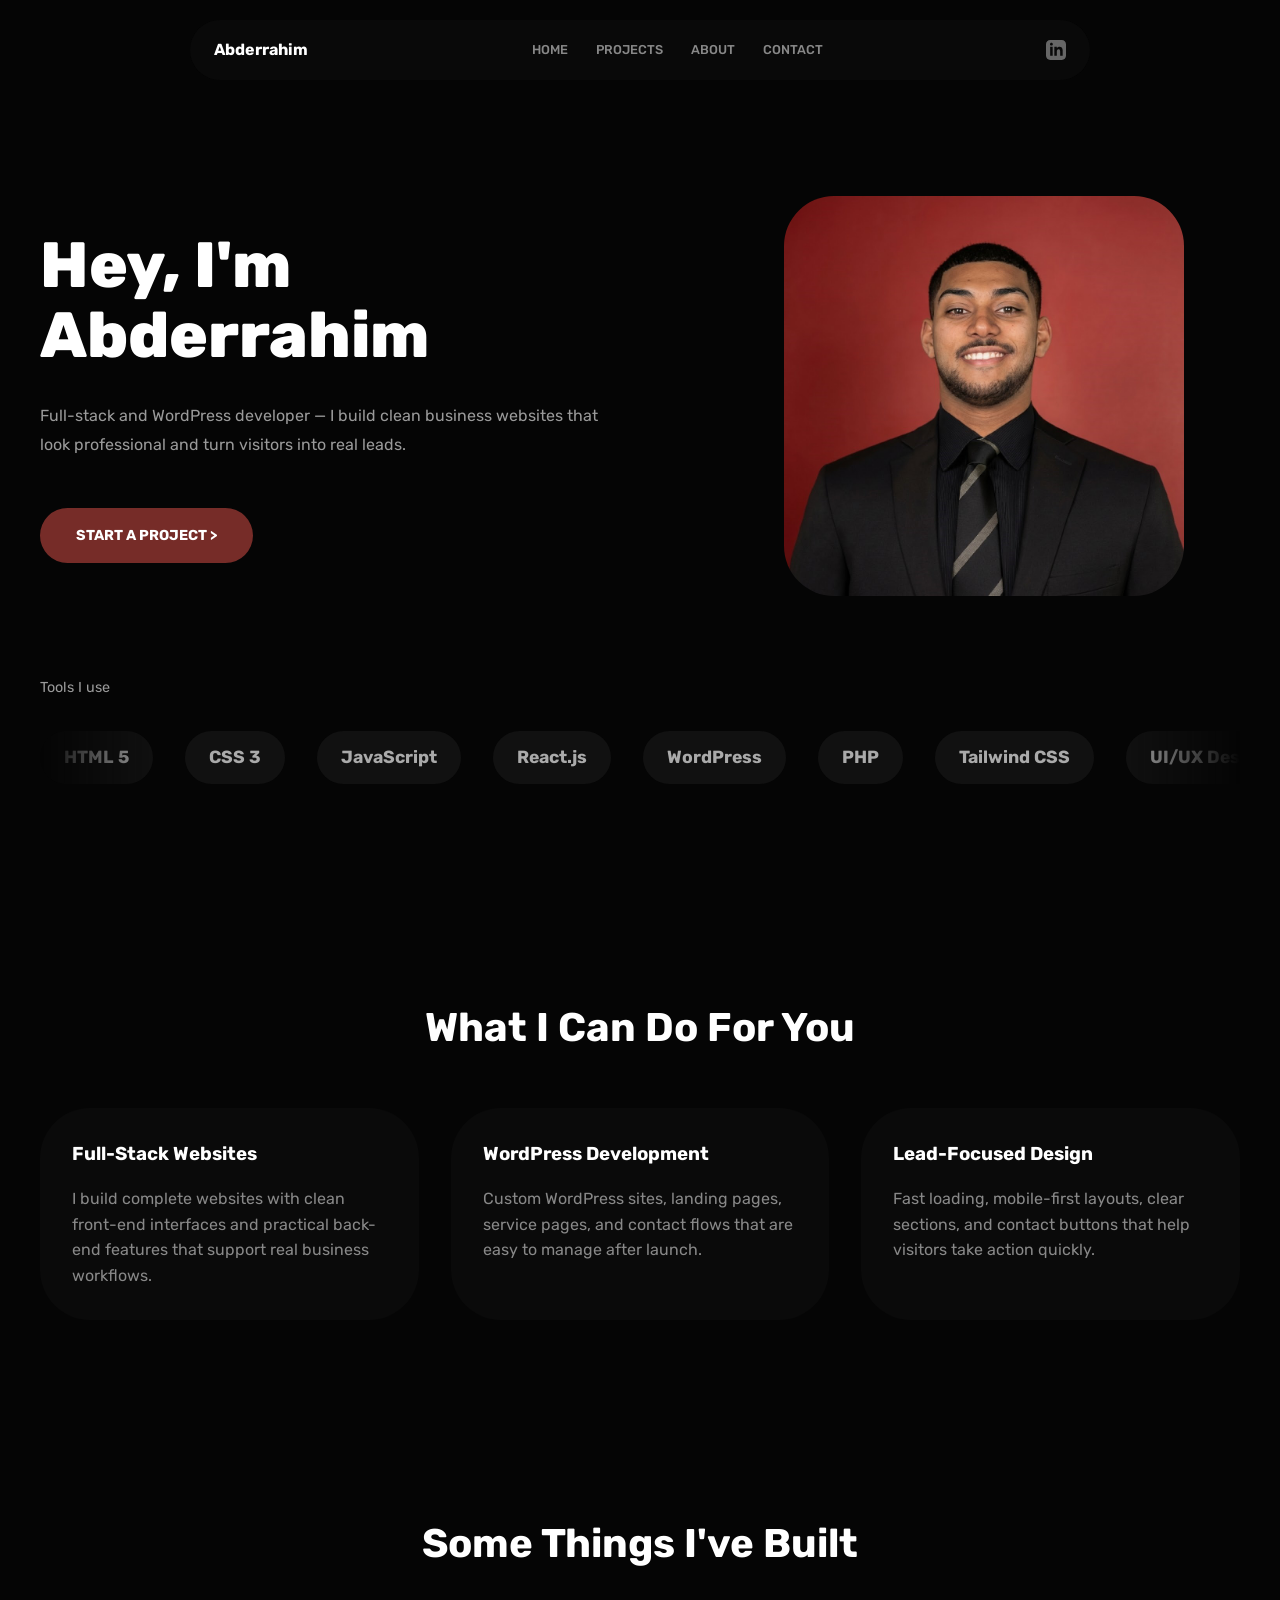
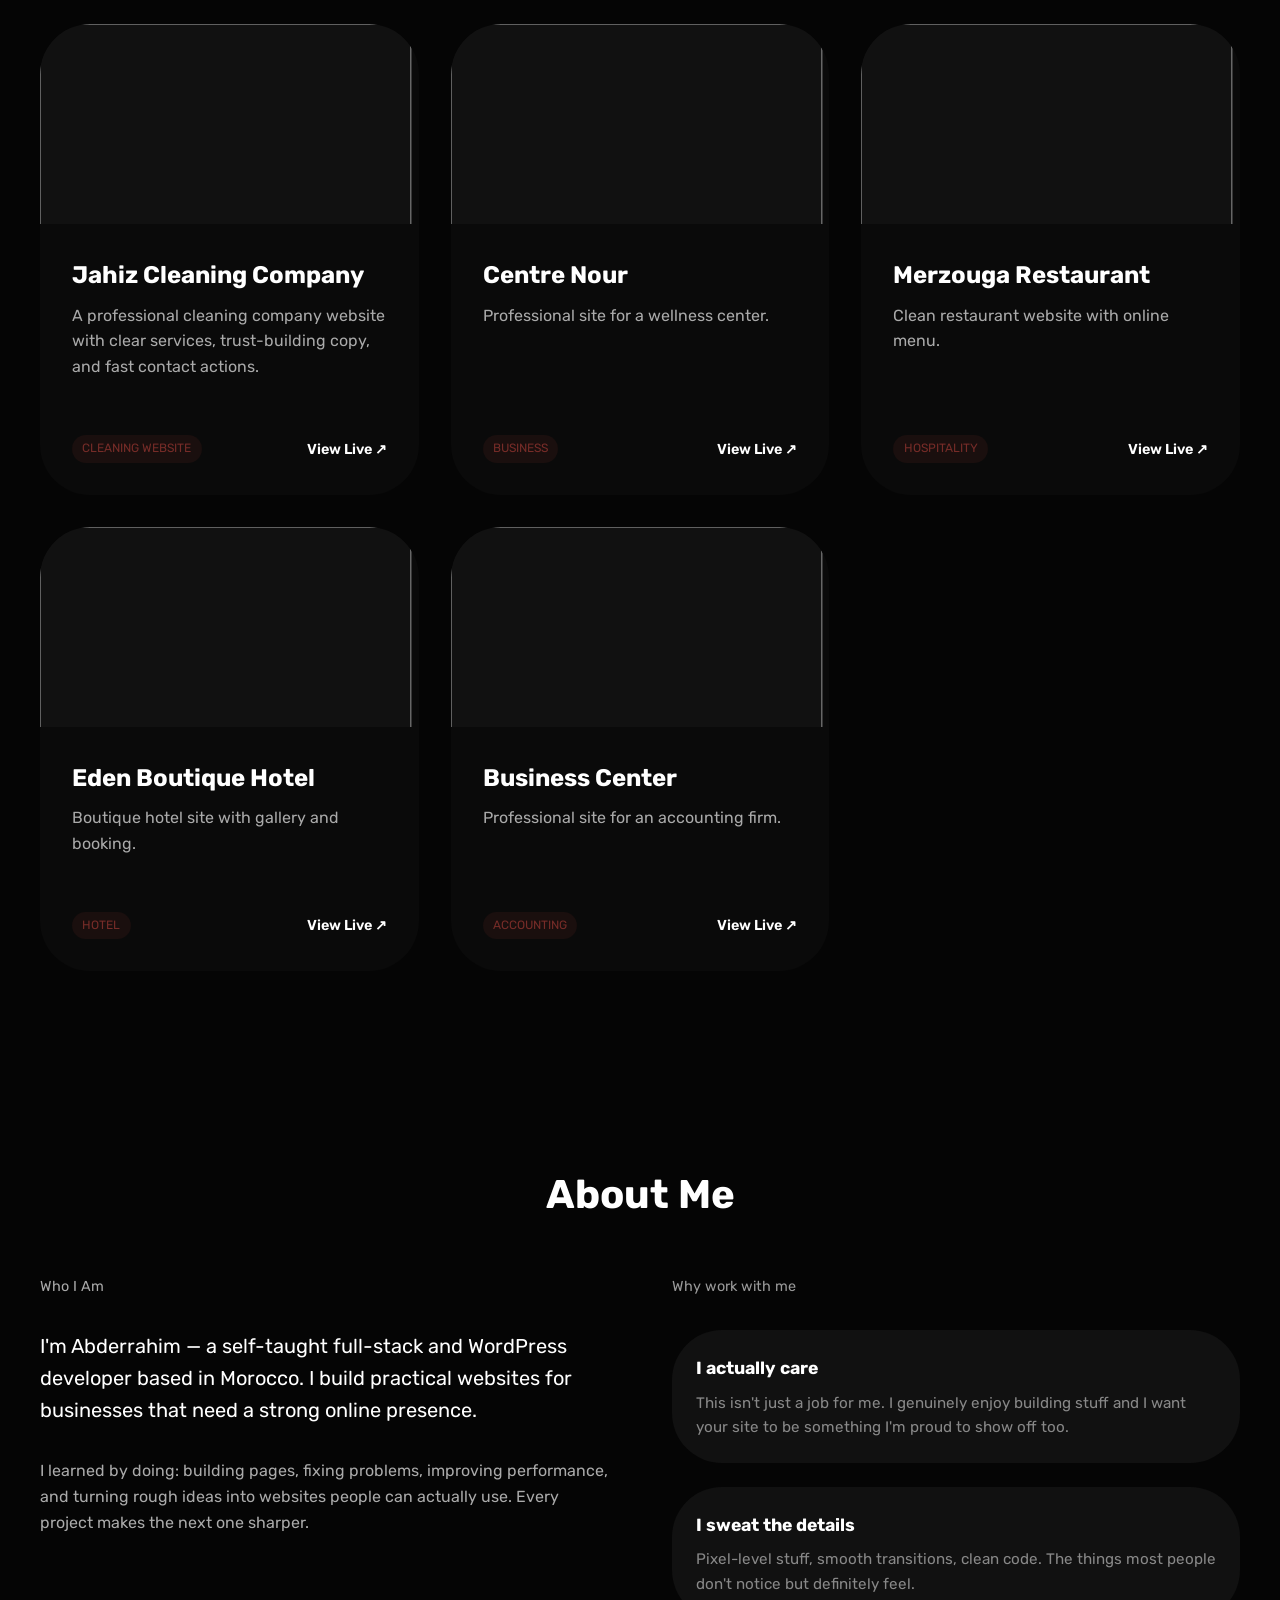
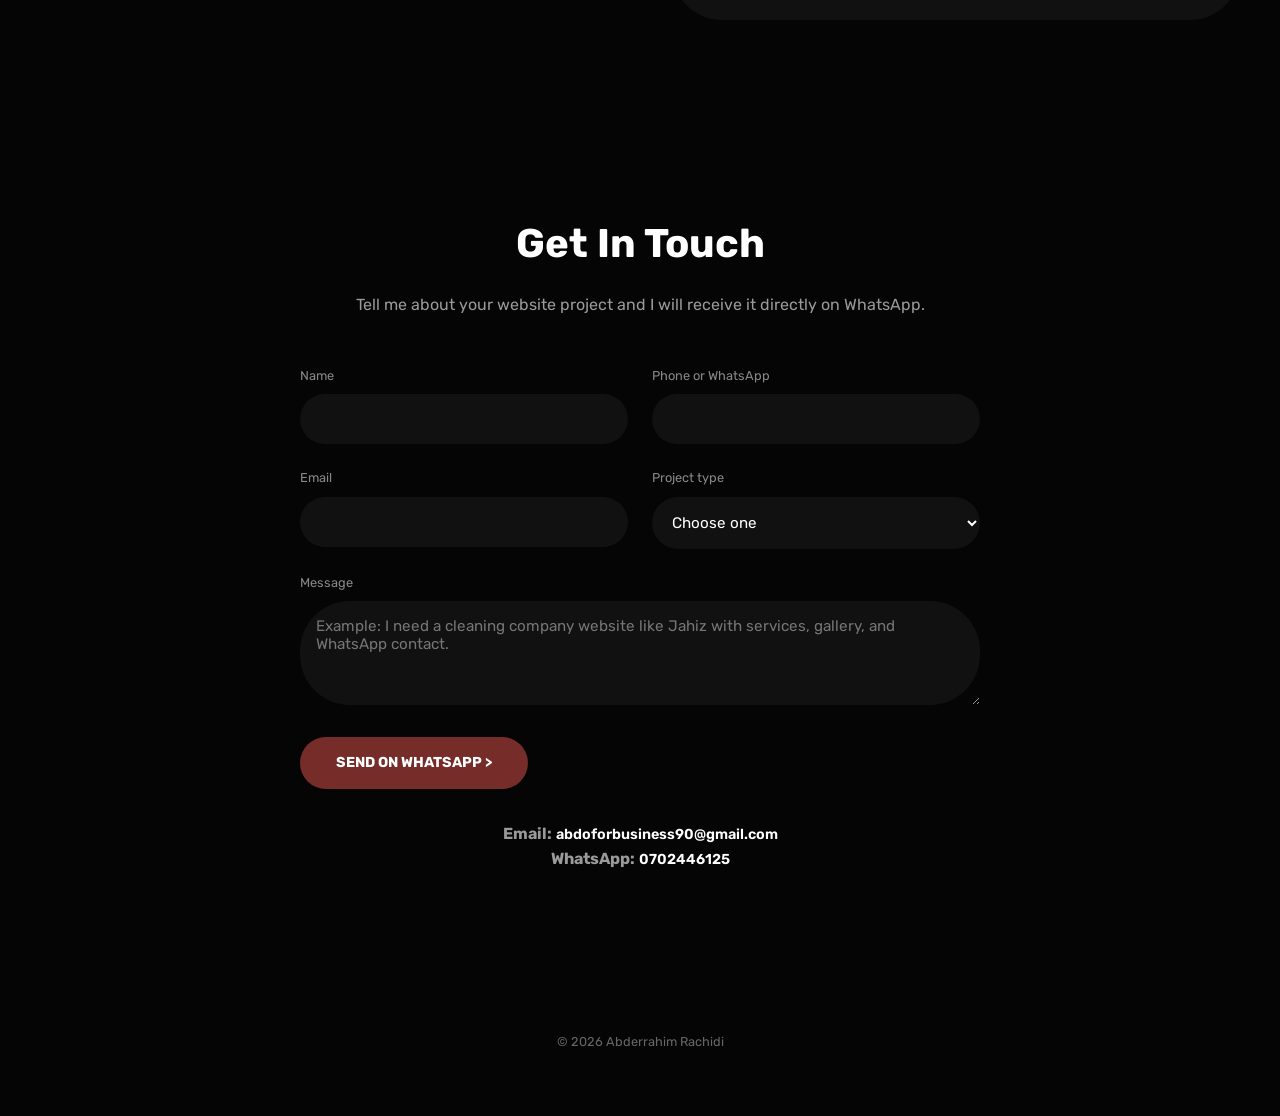
==== commit 1cfe2730: "Refine portfolio visual style" ====
--- a/index.html
+++ b/index.html
@@ -9,8 +9,7 @@
         content="Full-stack and WordPress developer building fast, modern business websites that help clients get more customers.">
     <link rel="preconnect" href="https://fonts.googleapis.com">
     <link rel="preconnect" href="https://fonts.gstatic.com" crossorigin>
-    <link href="https://fonts.googleapis.com/css2?family=Inter:wght@400;600&family=Space+Mono:wght@400;700&display=swap"
-        rel="stylesheet">
+    <link href="https://fonts.googleapis.com/css2?family=Rubik:wght@300;400;500;600;700&display=swap" rel="stylesheet">
     <link rel="stylesheet" href="style.css">
 </head>
 
@@ -45,7 +44,7 @@
                     <h1>Hey, I'm Abderrahim</h1>
                     <p class="mono-lead">Full-stack and WordPress developer —
                         I build clean business websites that look professional and turn visitors into real leads.</p>
-                    <a href="#contact" class="btn-glow">Start a project &gt;</a>
+                    <a href="#contact" class="btn-primary">Start a project &gt;</a>
                 </div>
                 <div class="hero-image">
                     <div class="image-wrapper">
@@ -281,7 +280,7 @@
                             required></textarea>
                     </div>
 
-                    <button type="submit" class="btn-glow">Send on WhatsApp &gt;</button>
+                    <button type="submit" class="btn-primary">Send on WhatsApp &gt;</button>
                 </form>
 
                 <div class="contact-info">
--- a/style.css
+++ b/style.css
@@ -1,14 +1,14 @@
 :root {
     --bg: #050505;
-    --surface: #111111;
+    --surface: #0f0f0f;
+    --surface-hover: #161616;
     --text: #ffffff;
-    --text-muted: #888888;
-    --accent: #65a30d;
-    --accent-glow: #4ade80;
-    --border: #222222;
-    --font-display: 'Inter', sans-serif;
-    --font-mono: 'Space Mono', monospace;
-    --radius: 12px;
+    --text-muted: #9a9a9a;
+    --accent: #762C28;
+    --accent-hover: #9b3a35;
+    --font-display: 'Rubik', sans-serif;
+    --font-mono: 'Rubik', sans-serif;
+    --radius: 50px;
 }
 
 *,
@@ -19,6 +19,10 @@
     box-sizing: border-box;
 }
 
+html {
+    scroll-behavior: smooth;
+}
+
 body {
     background-color: var(--bg);
     color: var(--text);
@@ -27,10 +31,32 @@
     -webkit-font-smoothing: antialiased;
 }
 
+a,
+button,
+input,
+select,
+textarea {
+    outline: none;
+    box-shadow: none;
+}
+
+button,
+input,
+select,
+textarea,
+.nav-container,
+.image-wrapper,
+.tech-item,
+.card,
+.feature-card,
+.btn-primary,
+.tech-tag {
+    border-radius: var(--radius);
+}
+
 .container {
-    max-width: 1200px;
+    width: min(100% - 4rem, 1200px);
     margin: 0 auto;
-    padding: 0 2rem;
 }
 
 /* nav */
@@ -42,32 +68,23 @@
     padding: 1.25rem 2rem;
     z-index: 1000;
     pointer-events: none;
-    transition: padding 0.3s;
 }
 
 .nav-container {
     max-width: 900px;
     margin: 0 auto;
-    background: rgba(10, 10, 10, 0.85);
+    background: rgba(10, 10, 10, 0.92);
     backdrop-filter: blur(16px);
     -webkit-backdrop-filter: blur(16px);
-    border-radius: 100px;
     padding: 0.75rem 1.5rem;
     pointer-events: auto;
-    border: 1px solid rgba(101, 163, 13, 0.15);
-    box-shadow: 0 0 20px rgba(101, 163, 13, 0.05), 0 4px 30px rgba(0, 0, 0, 0.4);
-    transition: all 0.3s;
-}
-
-.nav-container:hover {
-    border-color: rgba(101, 163, 13, 0.3);
-    box-shadow: 0 0 30px rgba(101, 163, 13, 0.1), 0 4px 30px rgba(0, 0, 0, 0.5);
 }
 
 nav {
     display: flex;
     justify-content: space-between;
     align-items: center;
+    gap: 1.5rem;
 }
 
 .nav-brand {
@@ -75,16 +92,12 @@
     font-family: var(--font-mono);
     font-size: 1rem;
     font-weight: 700;
-    margin-right: auto;
-    padding-right: 2rem;
-    background: linear-gradient(135deg, var(--accent), var(--accent-glow));
-    -webkit-background-clip: text;
-    background-clip: text;
-    -webkit-text-fill-color: transparent;
+    white-space: nowrap;
 }
 
 .nav-links {
     display: flex;
+    justify-content: center;
     gap: 1.75rem;
 }
 
@@ -95,57 +108,36 @@
     font-size: 0.8rem;
     font-weight: 500;
     text-transform: uppercase;
-    letter-spacing: 0.05em;
-    position: relative;
+    letter-spacing: 0;
     padding: 0.5rem 0;
     transition: color 0.3s;
 }
 
-.nav-links a::after {
-    content: '';
-    position: absolute;
-    bottom: 0;
-    left: 50%;
-    width: 0;
-    height: 2px;
-    background: var(--accent);
-    transition: width 0.3s, left 0.3s;
-    border-radius: 2px;
-}
-
 .nav-links a:hover {
-    color: #fff;
-}
-
-.nav-links a:hover::after {
-    width: 100%;
-    left: 0;
+    color: var(--accent);
 }
 
 .socials {
     display: flex;
     gap: 1rem;
     align-items: center;
-    margin-left: 1.5rem;
-    padding-left: 1.5rem;
-    border-left: 1px solid #222;
 }
 
 .socials a {
-    color: #555;
-    transition: color 0.3s, transform 0.2s;
+    color: #666;
+    display: inline-flex;
+    transition: color 0.3s;
 }
 
 .socials a:hover {
     color: var(--accent);
-    transform: scale(1.15);
 }
 
 /* hero */
 .hero {
+    min-height: 100vh;
     padding-top: 180px;
     padding-bottom: 100px;
-    min-height: 100vh;
     display: flex;
     flex-direction: column;
     justify-content: center;
@@ -153,7 +145,7 @@
 
 .hero-layout {
     display: grid;
-    grid-template-columns: 1fr 1fr;
+    grid-template-columns: minmax(0, 1.1fr) minmax(280px, 0.9fr);
     align-items: center;
     gap: 4rem;
 }
@@ -163,40 +155,39 @@
     font-weight: 800;
     line-height: 1.1;
     margin-bottom: 2rem;
-    letter-spacing: -0.03em;
+    letter-spacing: 0;
 }
 
 .mono-lead {
     font-family: var(--font-mono);
     color: var(--text-muted);
     font-size: 1rem;
-    max-width: 500px;
+    max-width: 560px;
     margin-bottom: 3rem;
     line-height: 1.8;
 }
 
-.btn-glow {
-    display: inline-block;
+.btn-primary {
+    display: inline-flex;
+    align-items: center;
+    justify-content: center;
+    min-height: 3.25rem;
     background: var(--accent);
     color: #fff;
-    padding: 1rem 2.5rem;
-    border-radius: 8px;
+    padding: 1rem 2.25rem;
+    border: 0;
     font-family: var(--font-mono);
     font-weight: 700;
     text-decoration: none;
     text-transform: uppercase;
     font-size: 0.9rem;
-    border: none;
     cursor: pointer;
-    box-shadow: 0 4px 30px rgba(101, 163, 13, 0.4);
-    transition: all 0.3s ease;
-}
-
-.btn-glow:hover {
-    background: var(--accent-glow);
-    box-shadow: 0 4px 40px rgba(74, 222, 128, 0.6);
-    transform: translateY(-2px);
-    color: #000;
+    transition: background-color 0.3s, color 0.3s;
+}
+
+.btn-primary:hover {
+    background: var(--accent-hover);
+    color: #fff;
 }
 
 .hero-image {
@@ -205,19 +196,15 @@
 }
 
 .image-wrapper {
-    width: 400px;
-    height: 400px;
-    border-radius: 50%;
+    width: min(100%, 400px);
+    aspect-ratio: 1;
     overflow: hidden;
-    border: 1px solid #333;
-    position: relative;
 }
 
 .image-wrapper img {
     width: 100%;
     height: 100%;
     object-fit: cover;
-    filter: grayscale(20%);
 }
 
 /* scrolling tech bar */
@@ -247,10 +234,6 @@
     gap: 2rem;
     width: max-content;
     animation: scroll 30s linear infinite;
-}
-
-.marquee-content:hover {
-    animation-play-state: paused;
 }
 
 .tech-item {
@@ -261,18 +244,13 @@
     white-space: nowrap;
     background: #111;
     padding: 0.75rem 1.5rem;
-    border: 1px solid #222;
-    border-radius: 6px;
     display: inline-flex;
     align-items: center;
-    transition: all 0.3s;
+    transition: color 0.3s, background-color 0.3s;
 }
 
 .tech-item:hover {
-    border-color: var(--accent);
-    color: #fff;
-    transform: translateY(-3px);
-    box-shadow: 0 4px 12px rgba(101, 163, 13, 0.2);
+    color: var(--accent);
 }
 
 @keyframes scroll {
@@ -288,115 +266,13 @@
 /* sections */
 section {
     padding: 6rem 0;
-    border-top: 1px solid #111;
 }
 
 h2 {
+    text-align: center;
     font-size: 2.5rem;
     margin-bottom: 1rem;
-}
-
-/* project cards */
-.project-card {
-    display: flex;
-    flex-direction: column;
-    justify-content: flex-start;
-    min-height: auto;
-    padding: 0;
-    overflow: hidden;
-    border: 1px solid #222;
-    transition: transform 0.3s, border-color 0.3s;
-}
-
-.project-card:hover {
-    border-color: var(--accent);
-    transform: translateY(-5px);
-}
-
-.project-preview {
-    height: 200px;
-    background: linear-gradient(45deg, #111, #1a1a1a);
-    position: relative;
-    border-bottom: 1px solid #222;
-    overflow: hidden;
-}
-
-.project-preview iframe {
-    position: absolute;
-    top: 35px;
-    left: 0;
-    width: 1280px;
-    height: 800px;
-    border: none;
-    transform-origin: top left;
-    transform: scale(0.29);
-    pointer-events: none;
-    background: #111;
-}
-
-/* browser dots */
-.project-preview::before {
-    content: '';
-    position: absolute;
-    top: 12px;
-    left: 15px;
-    width: 10px;
-    height: 10px;
-    border-radius: 50%;
-    background: #ff5f56;
-    box-shadow: 20px 0 0 #ffbd2e, 40px 0 0 #27c93f;
-    z-index: 2;
-}
-
-.card-content {
-    padding: 2rem;
-    display: flex;
-    flex-direction: column;
-    flex-grow: 1;
-}
-
-.project-card h3 {
-    font-size: 1.5rem;
-    margin-bottom: 0.5rem;
-    color: #fff;
-}
-
-.project-card p {
-    color: #aaa;
-    margin-bottom: 2rem;
-    flex-grow: 1;
-}
-
-.project-footer {
-    display: flex;
-    justify-content: space-between;
-    align-items: center;
-    border-top: 1px solid #222;
-    padding-top: 1.5rem;
-}
-
-.tech-tag {
-    font-family: var(--font-mono);
-    font-size: 0.75rem;
-    color: var(--accent);
-    background: rgba(101, 163, 13, 0.1);
-    padding: 0.25rem 0.5rem;
-    border-radius: 4px;
-    text-transform: uppercase;
-    letter-spacing: 0.05em;
-}
-
-.btn-link {
-    color: #fff;
-    text-decoration: none;
-    font-weight: 600;
-    font-size: 0.9rem;
-    transition: color 0.3s;
-}
-
-.btn-link:hover {
-    color: var(--accent);
-    text-decoration: underline;
+    letter-spacing: 0;
 }
 
 .grid {
@@ -404,19 +280,17 @@
     grid-template-columns: repeat(auto-fit, minmax(300px, 1fr));
     gap: 2rem;
     margin-top: 3rem;
+    align-items: stretch;
 }
 
 .card {
     background: #0a0a0a;
-    border: 1px solid #222;
     padding: 2rem;
-    border-radius: var(--radius);
-    transition: transform 0.2s;
+    transition: background-color 0.3s;
 }
 
 .card:hover {
-    border-color: var(--accent);
-    transform: translateY(-5px);
+    background: var(--surface-hover);
 }
 
 .card h3 {
@@ -426,14 +300,96 @@
 
 .card p {
     color: #888;
+}
+
+/* project cards */
+.project-card {
+    display: flex;
+    flex-direction: column;
+    justify-content: flex-start;
+    min-height: 100%;
+    padding: 0;
+    overflow: hidden;
+}
+
+.project-preview {
+    height: 200px;
+    color: var(--accent);
+    position: relative;
+    overflow: hidden;
+    border-radius: var(--radius) var(--radius) 0 0;
+}
+
+.project-preview iframe {
+    position: absolute;
+    top: 0;
+    left: 0;
+    width: 1280px;
+    height: 800px;
+    transform-origin: top left;
+    transform: scale(0.29);
+    pointer-events: none;
+    background: #111;
+}
+
+.card-content {
+    padding: 2rem;
+    display: flex;
+    flex-direction: column;
+    flex-grow: 1;
+}
+
+.project-card h3 {
+    font-size: 1.5rem;
+    margin-bottom: 0.5rem;
+    color: #fff;
+}
+
+.project-card p {
+    color: #aaa;
+    margin-bottom: 2rem;
+    flex-grow: 1;
+}
+
+.project-footer {
+    display: flex;
+    justify-content: space-between;
+    align-items: center;
+    gap: 1rem;
+    margin-top: auto;
+    padding-top: 1.5rem;
+}
+
+.tech-tag {
+    font-family: var(--font-mono);
+    font-size: 0.75rem;
+    color: var(--accent);
+    background: rgba(118, 44, 40, 0.14);
+    padding: 0.25rem 0.65rem;
+    text-transform: uppercase;
+    letter-spacing: 0;
+    white-space: nowrap;
+}
+
+.btn-link {
+    color: #fff;
+    text-decoration: none;
+    font-weight: 600;
+    font-size: 0.9rem;
+    transition: color 0.3s;
+}
+
+.btn-link:hover {
+    color: var(--accent);
 }
 
 /* about */
 .about-layout {
     display: grid;
-    grid-template-columns: 1fr 1fr;
+    grid-template-columns: minmax(0, 1fr) minmax(0, 1fr);
     gap: 4rem;
     margin-top: 3rem;
+    align-items: start;
 }
 
 .about-bio .lead-text {
@@ -456,15 +412,12 @@
 
 .feature-card {
     background: #111;
-    border: 1px solid #222;
     padding: 1.5rem;
-    border-left: 3px solid var(--accent);
-    transition: transform 0.2s;
+    transition: background-color 0.3s;
 }
 
 .feature-card:hover {
-    background: #161616;
-    transform: translateX(5px);
+    background: var(--surface-hover);
 }
 
 .feature-card h3 {
@@ -481,9 +434,18 @@
 }
 
 /* form */
+#contact .container {
+    max-width: 760px;
+}
+
+#contact p {
+    color: var(--text-muted);
+    text-align: center;
+}
+
 form {
-    max-width: 600px;
-    margin-top: 3rem;
+    max-width: 680px;
+    margin: 3rem auto 0;
 }
 
 .form-row {
@@ -509,10 +471,9 @@
 .form-group textarea {
     width: 100%;
     background: #111;
-    border: 1px solid #222;
+    border: 0;
     padding: 1rem;
     color: #fff;
-    border-radius: 6px;
     font-family: var(--font-display);
     font-size: 0.95rem;
 }
@@ -520,14 +481,16 @@
 .form-group input:focus,
 .form-group select:focus,
 .form-group textarea:focus {
-    outline: none;
-    border-color: var(--accent);
+    background: var(--surface-hover);
+}
+
+textarea {
+    resize: vertical;
 }
 
 /* footer */
 footer {
     padding: 4rem 0;
-    border-top: 1px solid #222;
     text-align: center;
     color: #666;
     font-family: var(--font-mono);
@@ -544,6 +507,23 @@
 
 /* responsive */
 @media (max-width: 768px) {
+    .container {
+        width: min(100% - 2rem, 1200px);
+    }
+
+    header {
+        padding: 1rem 0;
+    }
+
+    nav {
+        flex-wrap: wrap;
+        justify-content: center;
+    }
+
+    .nav-brand {
+        width: 100%;
+        text-align: center;
+    }
 
     .hero-layout,
     .about-layout {
@@ -561,19 +541,16 @@
     }
 
     .mono-lead {
-        margin: 0 auto 2rem;
+        margin: 0 0 2rem;
     }
 
     .image-wrapper {
         width: 280px;
-        height: 280px;
     }
 
     .nav-container {
-        width: 90%;
+        width: min(92%, 560px);
         padding: 1rem;
-        flex-wrap: wrap;
-        justify-content: center;
     }
 
     .nav-links {
@@ -587,17 +564,11 @@
 
     .form-row {
         grid-template-columns: 1fr;
-    }
-}
-
-/* scroll reveal animation */
-.reveal {
-    opacity: 0;
-    transform: translateY(30px);
-    transition: opacity 0.6s ease, transform 0.6s ease;
-}
-
-.reveal.active {
-    opacity: 1;
-    transform: translateY(0);
-}
+        gap: 0;
+    }
+
+    .project-footer {
+        align-items: flex-start;
+        flex-direction: column;
+    }
+}
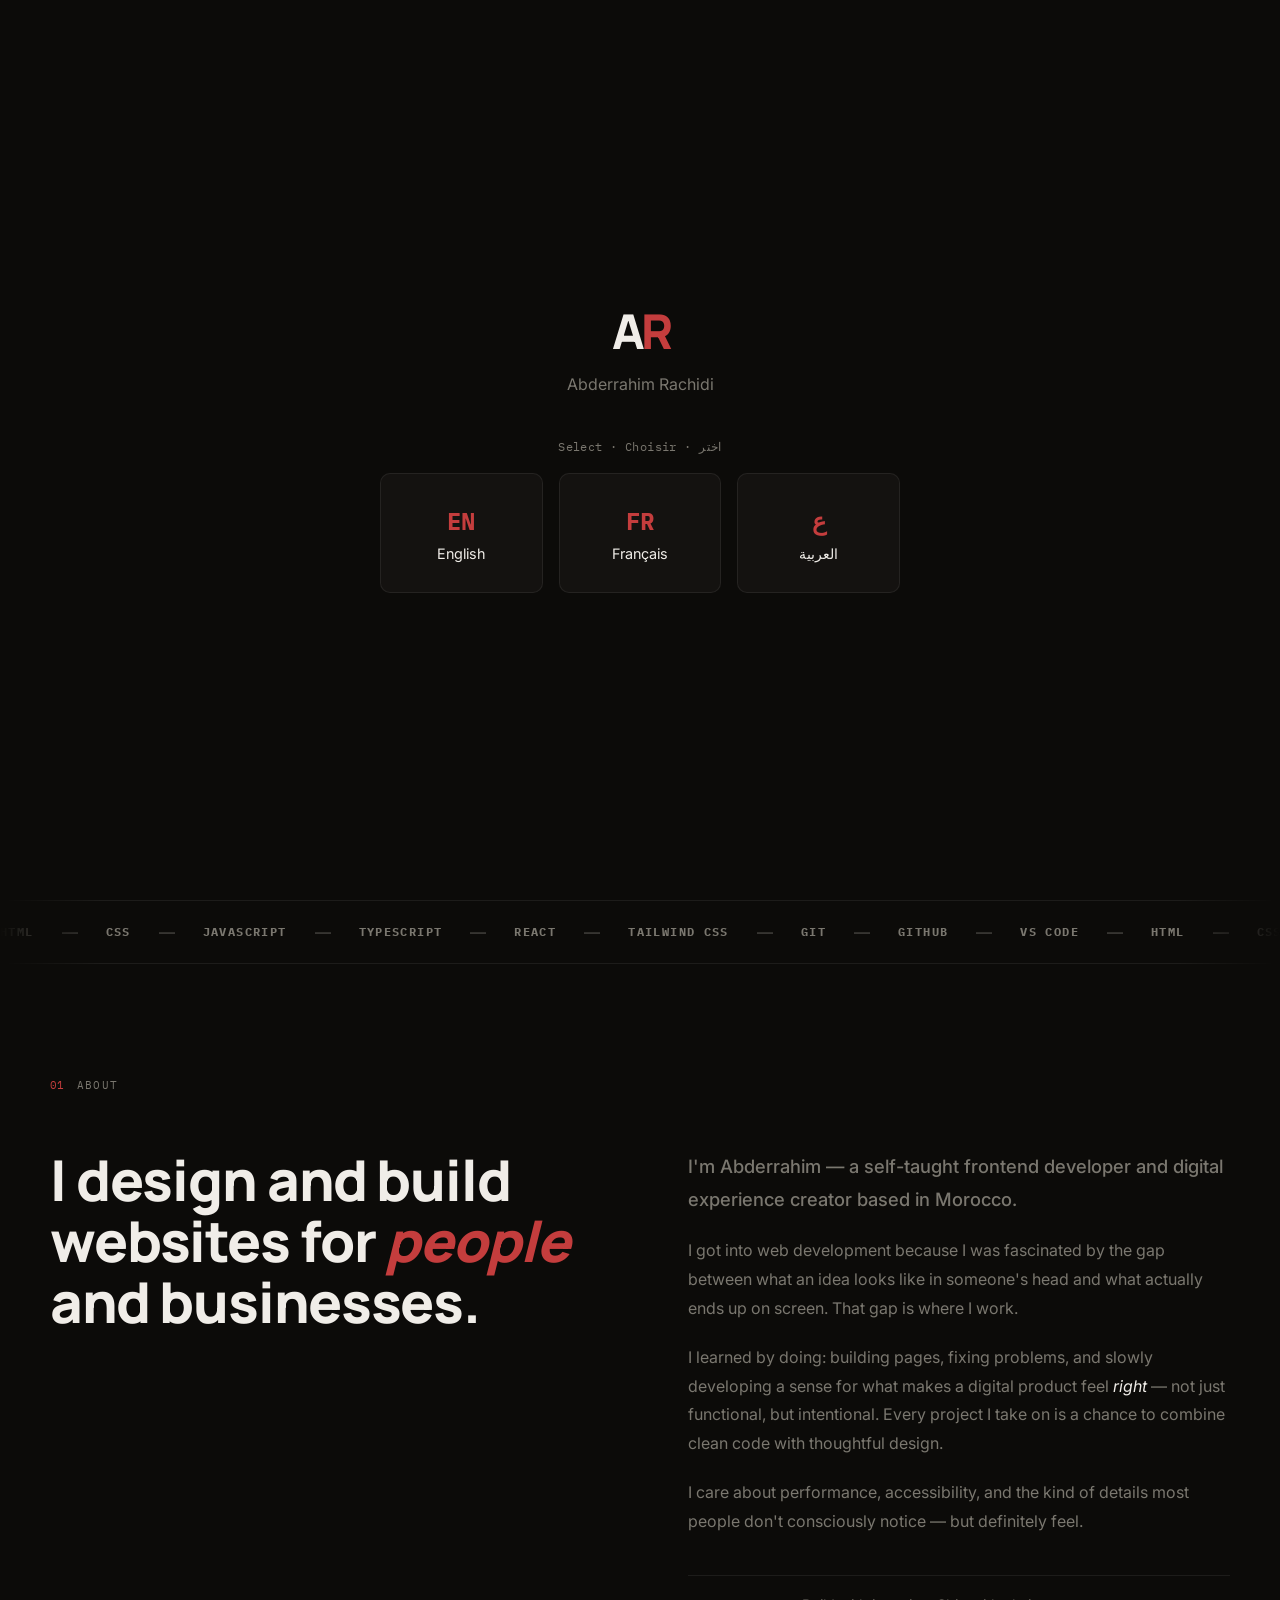
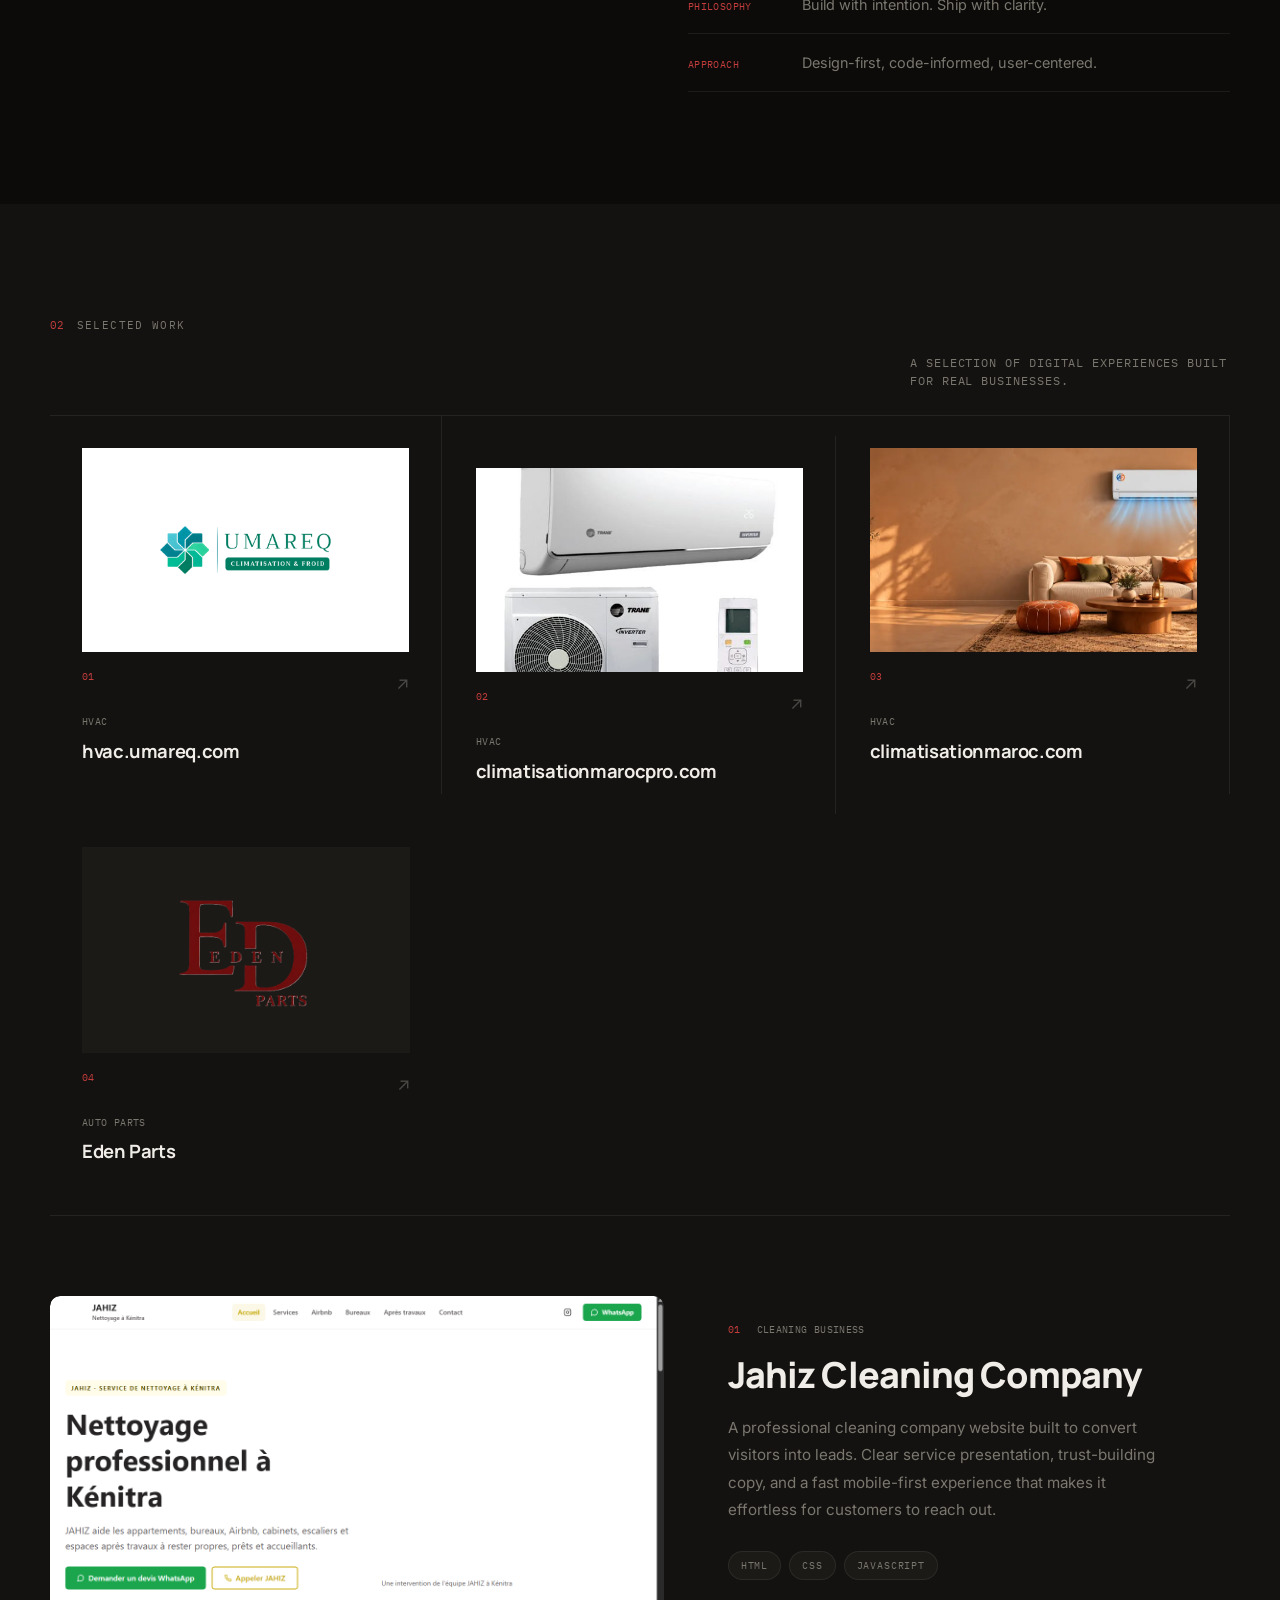
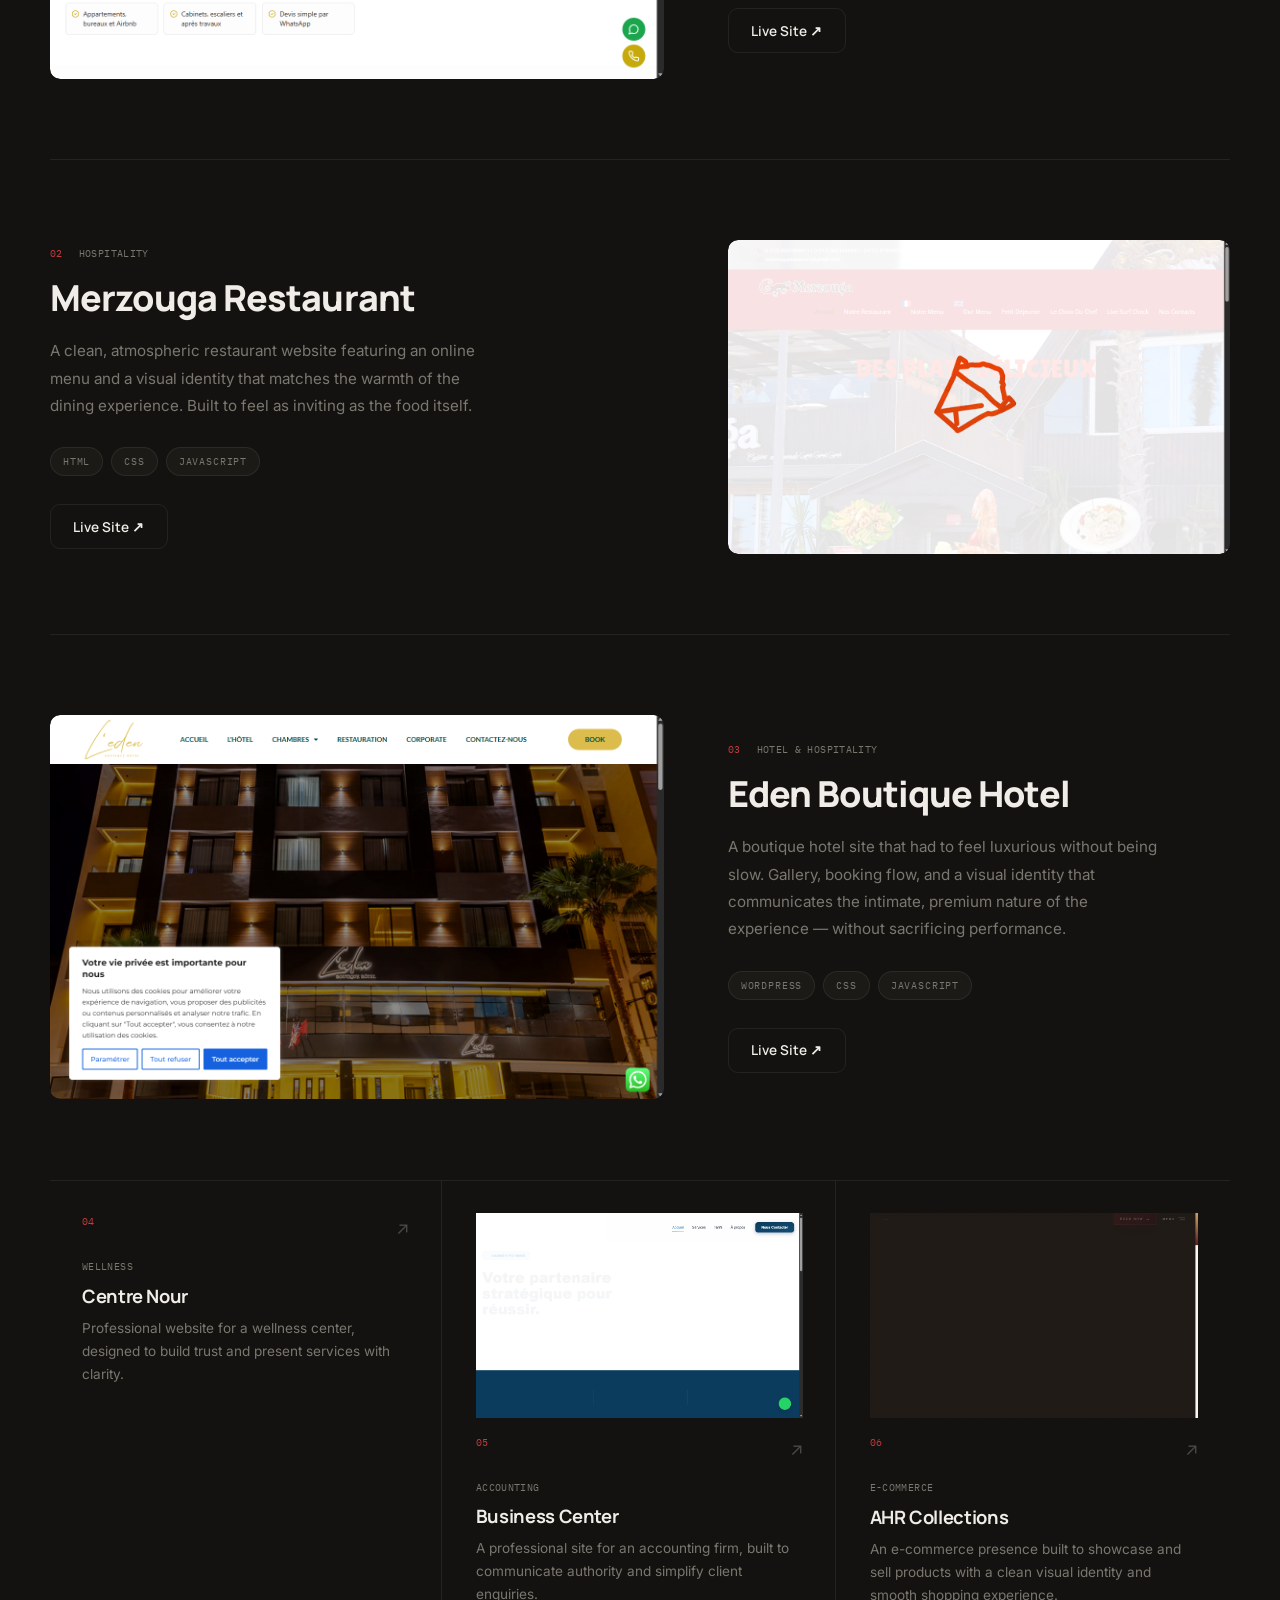
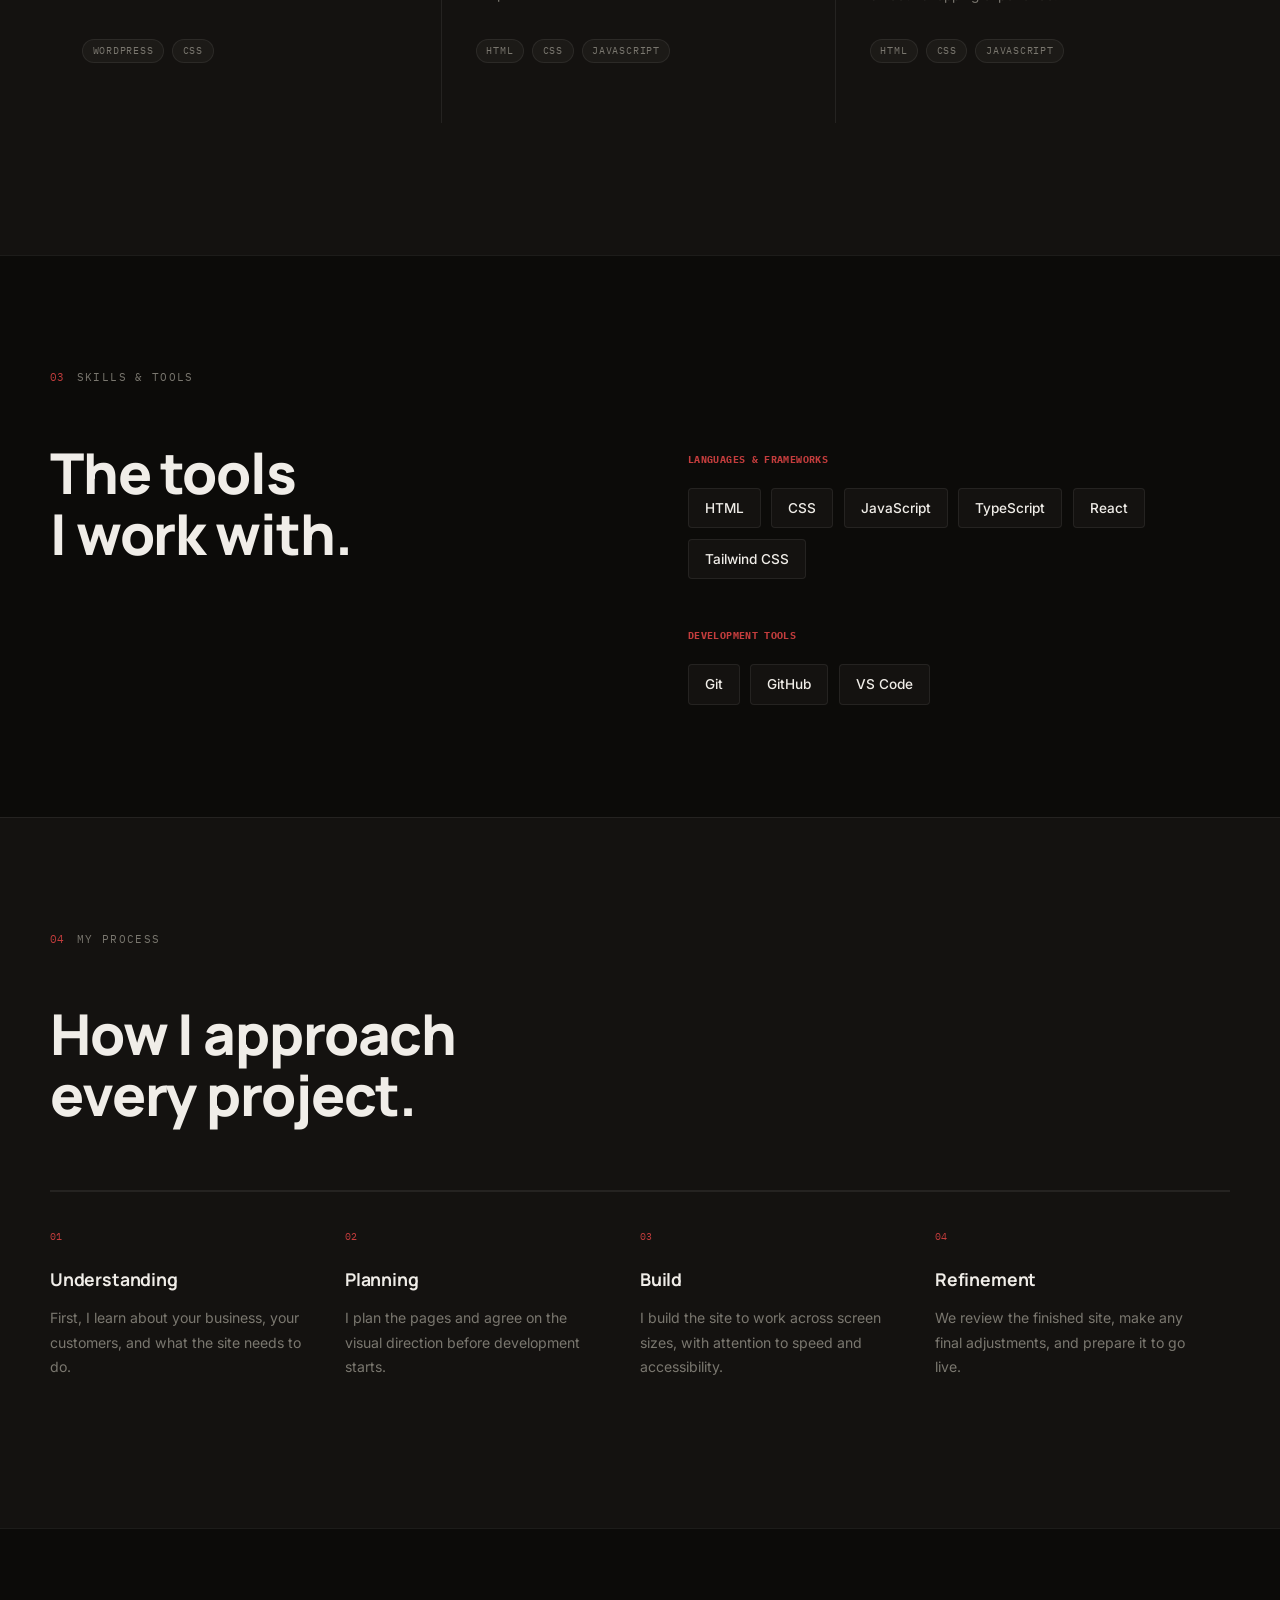
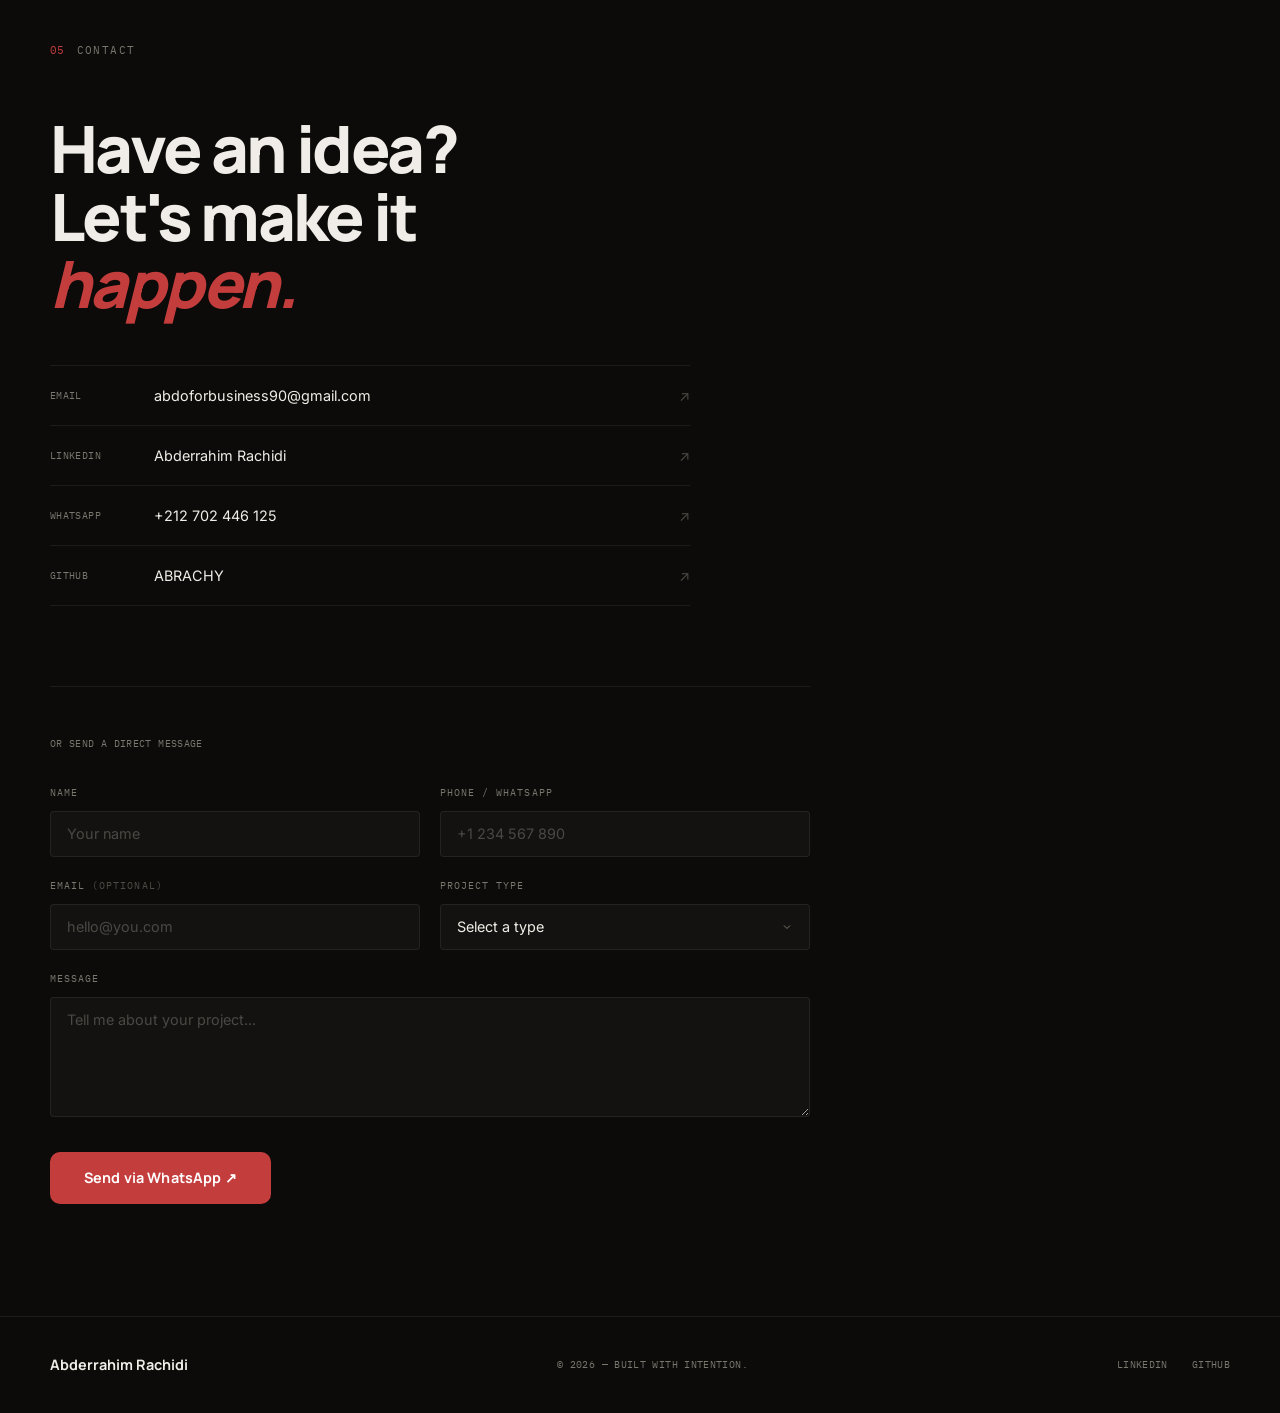
==== commit cfa9fa67: "Refine portfolio content and project presentation" ====
--- a/index.html
+++ b/index.html
@@ -1,305 +1,568 @@
 <!DOCTYPE html>
-<html lang="en">
+<html lang="en" dir="ltr">
 
 <head>
-    <meta charset="UTF-8">
-    <meta name="viewport" content="width=device-width, initial-scale=1.0">
-    <title>Abderrahim Rachidi | Full-Stack & WordPress Developer</title>
-    <meta name="description"
-        content="Full-stack and WordPress developer building fast, modern business websites that help clients get more customers.">
-    <link rel="preconnect" href="https://fonts.googleapis.com">
-    <link rel="preconnect" href="https://fonts.gstatic.com" crossorigin>
-    <link href="https://fonts.googleapis.com/css2?family=Rubik:wght@300;400;500;600;700&display=swap" rel="stylesheet">
-    <link rel="stylesheet" href="style.css">
+  <meta charset="UTF-8">
+  <meta name="viewport" content="width=device-width, initial-scale=1.0">
+  <title>Abderrahim Rachidi — Frontend Developer & Digital Experience Creator</title>
+  <meta name="description" content="Frontend Developer based in Morocco building clean, purposeful digital experiences.">
+  <link rel="preconnect" href="https://fonts.googleapis.com">
+  <link rel="preconnect" href="https://fonts.gstatic.com" crossorigin>
+  <link href="https://fonts.googleapis.com/css2?family=Cairo:wght@400;500;600;700;800&family=IBM+Plex+Mono:wght@400&family=Inter:wght@400;500&family=Manrope:wght@800&display=swap" rel="stylesheet">
+  <link rel="stylesheet" href="style.css">
 </head>
 
 <body>
 
-    <header>
-        <div class="nav-container">
-            <nav>
-                <strong class="nav-brand">Abderrahim</strong>
-                <div class="nav-links">
-                    <a href="#">Home</a>
-                    <a href="#portfolio">Projects</a>
-                    <a href="#about">About</a>
-                    <a href="#contact">Contact</a>
-                </div>
-                <div class="socials">
-                    <a href="https://www.linkedin.com/in/abderrahim-rachidi-96b049362" target="_blank"
-                        rel="noopener noreferrer" aria-label="LinkedIn"><svg width="20" height="20" fill="currentColor"
-                            viewBox="0 0 24 24">
-                            <path
-                                d="M19 0h-14c-2.761 0-5 2.239-5 5v14c0 2.761 2.239 5 5 5h14c2.762 0 5-2.239 5-5v-14c0-2.761-2.238-5-5-5zm-11 19h-3v-11h3v11zm-1.5-12.268c-.966 0-1.75-.79-1.75-1.764s.784-1.764 1.75-1.764 1.75.79 1.75 1.764-.783 1.764-1.75 1.764zm13.5 12.268h-3v-5.604c0-3.368-4-3.113-4 0v5.604h-3v-11h3v1.765c1.396-2.586 7-2.777 7 2.476v6.759z" />
-                        </svg></a>
-                </div>
-            </nav>
-        </div>
-    </header>
-
-    <main>
-        <section class="hero">
-            <div class="container hero-layout">
-                <div class="hero-text">
-                    <h1>Hey, I'm Abderrahim</h1>
-                    <p class="mono-lead">Full-stack and WordPress developer —
-                        I build clean business websites that look professional and turn visitors into real leads.</p>
-                    <a href="#contact" class="btn-primary">Start a project &gt;</a>
-                </div>
-                <div class="hero-image">
-                    <div class="image-wrapper">
-                        <img src="portfopic.jpg" alt="Abderrahim Rachidi">
-                    </div>
-                </div>
-            </div>
-
-            <div class="container tech-stack">
-                <p class="mono-label">Tools I use</p>
-                <div class="marquee-wrapper">
-                    <div class="marquee-content">
-                        <span class="tech-item">HTML 5</span>
-                        <span class="tech-item">CSS 3</span>
-                        <span class="tech-item">JavaScript</span>
-                        <span class="tech-item">React.js</span>
-                        <span class="tech-item">WordPress</span>
-                        <span class="tech-item">PHP</span>
-                        <span class="tech-item">Tailwind CSS</span>
-                        <span class="tech-item">UI/UX Design</span>
-                        <!-- duplicate sets for the scroll loop -->
-                        <span class="tech-item">HTML 5</span>
-                        <span class="tech-item">CSS 3</span>
-                        <span class="tech-item">JavaScript</span>
-                        <span class="tech-item">React.js</span>
-                        <span class="tech-item">WordPress</span>
-                        <span class="tech-item">PHP</span>
-                        <span class="tech-item">Tailwind CSS</span>
-                        <span class="tech-item">UI/UX Design</span>
-                        <span class="tech-item">HTML 5</span>
-                        <span class="tech-item">CSS 3</span>
-                        <span class="tech-item">JavaScript</span>
-                        <span class="tech-item">React.js</span>
-                        <span class="tech-item">WordPress</span>
-                        <span class="tech-item">PHP</span>
-                        <span class="tech-item">Tailwind CSS</span>
-                        <span class="tech-item">UI/UX Design</span>
-                    </div>
-                </div>
-            </div>
-        </section>
-
-        <section id="services">
-            <div class="container">
-                <h2>What I Can Do For You</h2>
-                <div class="grid">
-                    <div class="card">
-                        <h3>Full-Stack Websites</h3>
-                        <p>I build complete websites with clean front-end interfaces and practical back-end features
-                            that support real business workflows.</p>
-                    </div>
-                    <div class="card">
-                        <h3>WordPress Development</h3>
-                        <p>Custom WordPress sites, landing pages, service pages, and contact flows that are easy to
-                            manage after launch.</p>
-                    </div>
-                    <div class="card">
-                        <h3>Lead-Focused Design</h3>
-                        <p>Fast loading, mobile-first layouts, clear sections, and contact buttons that help visitors
-                            take action quickly.</p>
-                    </div>
-                </div>
-            </div>
-        </section>
-
-        <section id="portfolio">
-            <div class="container">
-                <h2>Some Things I've Built</h2>
-                <div class="grid">
-
-                    <div class="card project-card">
-                        <div class="project-preview">
-                            <iframe src="https://jahiz0.netlify.app" loading="lazy" title="Jahiz preview"></iframe>
-                        </div>
-                        <div class="card-content">
-                            <h3>Jahiz Cleaning Company</h3>
-                            <p>A professional cleaning company website with clear services, trust-building copy, and
-                                fast contact actions.</p>
-                            <div class="project-footer">
-                                <span class="tech-tag">Cleaning Website</span>
-                                <a href="https://jahiz0.netlify.app" target="_blank" rel="noopener noreferrer"
-                                    class="btn-link">View Live
-                                    &nearr;</a>
-                            </div>
-                        </div>
-                    </div>
-
-                    <div class="card project-card">
-                        <div class="project-preview">
-                            <iframe src="https://centrenour.site" loading="lazy" title="Centre Nour preview"></iframe>
-                        </div>
-                        <div class="card-content">
-                            <h3>Centre Nour</h3>
-                            <p>Professional site for a wellness center.</p>
-                            <div class="project-footer">
-                                <span class="tech-tag">Business</span>
-                                <a href="https://centrenour.site" target="_blank" rel="noopener noreferrer"
-                                    class="btn-link">View Live &nearr;</a>
-                            </div>
-                        </div>
-                    </div>
-
-                    <div class="card project-card">
-                        <div class="project-preview">
-                            <iframe src="https://merzougarestaurant.com" loading="lazy"
-                                title="Merzouga Restaurant preview"></iframe>
-                        </div>
-                        <div class="card-content">
-                            <h3>Merzouga Restaurant</h3>
-                            <p>Clean restaurant website with online menu.</p>
-                            <div class="project-footer">
-                                <span class="tech-tag">Hospitality</span>
-                                <a href="https://merzougarestaurant.com" target="_blank" rel="noopener noreferrer"
-                                    class="btn-link">View Live
-                                    &nearr;</a>
-                            </div>
-                        </div>
-                    </div>
-
-
-                    <div class="card project-card">
-                        <div class="project-preview">
-                            <iframe src="https://edenboutiquehotel.ma" loading="lazy"
-                                title="Eden Boutique Hotel preview"></iframe>
-                        </div>
-                        <div class="card-content">
-                            <h3>Eden Boutique Hotel</h3>
-                            <p>Boutique hotel site with gallery and booking.</p>
-                            <div class="project-footer">
-                                <span class="tech-tag">Hotel</span>
-                                <a href="https://edenboutiquehotel.ma" target="_blank" rel="noopener noreferrer"
-                                    class="btn-link">View Live
-                                    &nearr;</a>
-                            </div>
-                        </div>
-                    </div>
-
-                    <div class="card project-card">
-                        <div class="project-preview">
-                            <iframe src="https://businesscenter20.netlify.app" loading="lazy"
-                                title="Business Center preview"></iframe>
-                        </div>
-                        <div class="card-content">
-                            <h3>Business Center</h3>
-                            <p>Professional site for an accounting firm.</p>
-                            <div class="project-footer">
-                                <span class="tech-tag">Accounting</span>
-                                <a href="https://businesscenter20.netlify.app" target="_blank" rel="noopener noreferrer"
-                                    class="btn-link">View
-                                    Live
-                                    &nearr;</a>
-                            </div>
-                        </div>
-                    </div>
-
-                </div>
-            </div>
-        </section>
-
-        <section id="about">
-            <div class="container">
-                <h2>About Me</h2>
-                <div class="about-layout">
-                    <div class="about-bio">
-                        <p class="mono-label">Who I Am</p>
-                        <p class="lead-text">I'm Abderrahim — a self-taught full-stack and WordPress developer based in
-                            Morocco. I build practical websites for businesses that need a strong online presence.
-                        </p>
-                        <p>I learned by doing: building pages, fixing problems, improving performance, and turning rough
-                            ideas into websites people can actually use. Every project makes the next one sharper.</p>
-                    </div>
-
-                    <div class="about-features">
-                        <p class="mono-label">Why work with me</p>
-                        <div class="feature-grid">
-                            <div class="feature-card">
-                                <h3>I actually care</h3>
-                                <p>This isn't just a job for me. I genuinely enjoy building stuff and I want your site
-                                    to
-                                    be something I'm proud to show off too.</p>
-                            </div>
-                            <div class="feature-card">
-                                <h3>I sweat the details</h3>
-                                <p>Pixel-level stuff, smooth transitions, clean code. The things most people don't
-                                    notice but definitely feel.</p>
-                            </div>
-                        </div>
-                    </div>
-                </div>
-            </div>
-        </section>
-
-        <section id="contact">
-            <div class="container">
-                <h2>Get In Touch</h2>
-                <p>Tell me about your website project and I will receive it directly on WhatsApp.</p>
-
-                <form id="whatsapp-contact-form">
-
-                    <div class="form-row">
-                        <div class="form-group">
-                            <label for="contact-name">Name</label>
-                            <input type="text" name="name" id="contact-name" required>
-                        </div>
-                        <div class="form-group">
-                            <label for="contact-phone">Phone or WhatsApp</label>
-                            <input type="tel" name="phone" id="contact-phone" required>
-                        </div>
-                    </div>
-
-                    <div class="form-row">
-                        <div class="form-group">
-                            <label for="contact-email">Email</label>
-                            <input type="email" name="email" id="contact-email">
-                        </div>
-                        <div class="form-group">
-                            <label for="contact-service">Project type</label>
-                            <select name="service" id="contact-service" required>
-                                <option value="">Choose one</option>
-                                <option value="Business website">Business website</option>
-                                <option value="WordPress website">WordPress website</option>
-                                <option value="Landing page">Landing page</option>
-                                <option value="Website redesign">Website redesign</option>
-                                <option value="Other">Other</option>
-                            </select>
-                        </div>
-                    </div>
-
-                    <div class="form-group">
-                        <label for="contact-message">Message</label>
-                        <textarea name="message" id="contact-message" rows="4"
-                            placeholder="Example: I need a cleaning company website like Jahiz with services, gallery, and WhatsApp contact."
-                            required></textarea>
-                    </div>
-
-                    <button type="submit" class="btn-primary">Send on WhatsApp &gt;</button>
-                </form>
-
-                <div class="contact-info">
-                    <p><strong>Email:</strong> <a href="mailto:abdoforbusiness90@gmail.com"
-                            class="btn-link">abdoforbusiness90@gmail.com</a></p>
-                    <p><strong>WhatsApp:</strong> <a href="https://wa.me/212702446125" target="_blank"
-                            rel="noopener noreferrer" class="btn-link">0702446125</a></p>
-                </div>
-            </div>
-        </section>
-    </main>
-
-    <footer>
-        <div class="container">
-            <p>&copy; <span id="footer-year">2026</span> Abderrahim Rachidi</p>
-        </div>
-    </footer>
-
-    <script src="script.js"></script>
+  <!-- ═══════════════════ LANGUAGE SPLASH ═══════════════════ -->
+  <div id="lang-splash" role="dialog" aria-modal="true" aria-label="Language selection">
+    <div class="splash-inner">
+      <div class="splash-logo"><span>A</span><span class="accent-letter">R</span></div>
+      <p class="splash-name">Abderrahim Rachidi</p>
+      <p class="splash-hint mono">Select · Choisir · اختر</p>
+      <div class="splash-btns">
+        <button class="splash-lang-btn" data-lang="en" aria-label="English">
+          <span class="splang-code">EN</span>
+          <span class="splang-name">English</span>
+        </button>
+        <button class="splash-lang-btn" data-lang="fr" aria-label="Français">
+          <span class="splang-code">FR</span>
+          <span class="splang-name">Français</span>
+        </button>
+        <button class="splash-lang-btn" data-lang="ar" aria-label="العربية">
+          <span class="splang-code ar-code">ع</span>
+          <span class="splang-name ar-name">العربية</span>
+        </button>
+      </div>
+    </div>
+  </div>
+
+  <!-- ═══════════════════════════════ NAV ═══════════════════════════════ -->
+  <header id="site-header">
+    <div class="nav-inner">
+      <a href="#" class="nav-logo" aria-label="Home">
+        <span>A</span><span class="accent-letter">R</span>
+      </a>
+
+      <nav class="nav-links" role="navigation" aria-label="Main navigation">
+        <a href="#work"    class="nav-link" data-i18n="nav_work">Work</a>
+        <a href="#about"   class="nav-link" data-i18n="nav_about">About</a>
+        <a href="#skills"  class="nav-link" data-i18n="nav_skills">Skills</a>
+        <a href="#contact" class="nav-link" data-i18n="nav_contact">Contact</a>
+      </nav>
+
+      <div class="nav-actions">
+        <!-- Language switcher -->
+        <div class="lang-switcher" aria-label="Language switcher" role="group">
+          <button class="lang-sw-btn active" data-lang="en" aria-label="English">EN</button>
+          <button class="lang-sw-btn"        data-lang="fr" aria-label="Français">FR</button>
+          <button class="lang-sw-btn"        data-lang="ar" aria-label="العربية">ع</button>
+        </div>
+
+        <a href="https://www.linkedin.com/in/abderrahim-rachidi-96b049362"
+           target="_blank" rel="noopener noreferrer" class="nav-social" aria-label="LinkedIn">
+          <svg width="18" height="18" viewBox="0 0 24 24" fill="currentColor">
+            <path d="M19 0h-14c-2.761 0-5 2.239-5 5v14c0 2.761 2.239 5 5 5h14c2.762 0 5-2.239 5-5v-14c0-2.761-2.238-5-5-5zm-11 19h-3v-11h3v11zm-1.5-12.268c-.966 0-1.75-.79-1.75-1.764s.784-1.764 1.75-1.764 1.75.79 1.75 1.764-.783 1.764-1.75 1.764zm13.5 12.268h-3v-5.604c0-3.368-4-3.113-4 0v5.604h-3v-11h3v1.765c1.396-2.586 7-2.777 7 2.476v6.759z"/>
+          </svg>
+        </a>
+        <a href="https://github.com/ABRACHY"
+           target="_blank" rel="noopener noreferrer" class="nav-social" aria-label="GitHub">
+          <svg width="18" height="18" viewBox="0 0 24 24" fill="currentColor">
+            <path d="M12 0c-6.626 0-12 5.373-12 12 0 5.302 3.438 9.8 8.207 11.387.599.111.793-.261.793-.577v-2.234c-3.338.726-4.033-1.416-4.033-1.416-.546-1.387-1.333-1.756-1.333-1.756-1.089-.745.083-.729.083-.729 1.205.084 1.839 1.237 1.839 1.237 1.07 1.834 2.807 1.304 3.492.997.107-.775.418-1.305.762-1.604-2.665-.305-5.467-1.334-5.467-5.931 0-1.311.469-2.381 1.236-3.221-.124-.303-.535-1.524.117-3.176 0 0 1.008-.322 3.301 1.23.957-.266 1.983-.399 3.003-.404 1.02.005 2.047.138 3.006.404 2.291-1.552 3.297-1.23 3.297-1.23.653 1.653.242 2.874.118 3.176.77.84 1.235 1.911 1.235 3.221 0 4.609-2.807 5.624-5.479 5.921.43.372.823 1.102.823 2.222v3.293c0 .319.192.694.801.576 4.765-1.589 8.199-6.086 8.199-11.386 0-6.627-5.373-12-12-12z"/>
+          </svg>
+        </a>
+
+        <button class="nav-menu-btn" aria-label="Toggle navigation menu" aria-expanded="false">
+          <span class="bar"></span>
+          <span class="bar"></span>
+        </button>
+      </div>
+    </div>
+
+    <!-- Mobile menu -->
+    <div class="mobile-menu" role="dialog" aria-label="Navigation menu" aria-hidden="true">
+      <nav>
+        <a href="#work"    class="mobile-link" data-i18n="nav_work">Work</a>
+        <a href="#about"   class="mobile-link" data-i18n="nav_about">About</a>
+        <a href="#skills"  class="mobile-link" data-i18n="nav_skills">Skills</a>
+        <a href="#contact" class="mobile-link" data-i18n="nav_contact">Contact</a>
+      </nav>
+      <div class="mobile-lang-row">
+        <button class="lang-sw-btn active" data-lang="en" aria-label="English">EN</button>
+        <button class="lang-sw-btn"        data-lang="fr" aria-label="Français">FR</button>
+        <button class="lang-sw-btn"        data-lang="ar" aria-label="العربية">ع</button>
+      </div>
+      <div class="mobile-socials">
+        <a href="https://www.linkedin.com/in/abderrahim-rachidi-96b049362" target="_blank" rel="noopener noreferrer">LinkedIn</a>
+        <a href="https://github.com/ABRACHY" target="_blank" rel="noopener noreferrer">GitHub</a>
+        <a href="mailto:abdoforbusiness90@gmail.com">Email</a>
+      </div>
+    </div>
+  </header>
+
+
+  <main>
+
+    <!-- ══════════════════════════════ HERO ══════════════════════════════ -->
+    <section class="hero" id="home" aria-labelledby="hero-headline">
+      <div class="hero-bg-grid" aria-hidden="true"></div>
+
+      <div class="hero-container">
+        <div class="hero-text">
+          <div class="hero-label reveal-up" aria-hidden="true">
+            <span class="avail-dot" aria-hidden="true"></span>
+            <span data-i18n="hero_avail">Available for new projects</span>
+          </div>
+
+          <h1 class="hero-headline" id="hero-headline">
+            <span class="hl-line reveal-up" style="--delay:.05s" data-i18n="hero_h1">Websites made</span>
+            <span class="hl-line hl-accent reveal-up" style="--delay:.12s" data-i18n="hero_h2">with care.</span>
+            <span class="hl-line reveal-up" style="--delay:.19s" data-i18n="hero_h3"></span>
+            <span class="hl-line reveal-up" style="--delay:.26s" data-i18n="hero_h4"></span>
+          </h1>
+
+          <p class="hero-sub reveal-up" style="--delay:.38s" data-i18n="hero_sub">
+            I'm Abderrahim Rachidi — a self-taught frontend developer from Morocco.
+            I craft purposeful websites that help businesses connect with real people.
+          </p>
+
+          <div class="hero-ctas reveal-up" style="--delay:.48s">
+            <a href="#work"    class="btn-primary" data-i18n="hero_cta1">Explore My Work</a>
+            <a href="#contact" class="btn-ghost"   data-i18n="hero_cta2">Let's Talk</a>
+          </div>
+
+          <div class="hero-socials reveal-up" style="--delay:.56s">
+            <a href="https://www.linkedin.com/in/abderrahim-rachidi-96b049362" target="_blank" rel="noopener noreferrer">LinkedIn</a>
+            <span class="dot-sep" aria-hidden="true">·</span>
+            <a href="https://github.com/ABRACHY" target="_blank" rel="noopener noreferrer">GitHub</a>
+            <span class="dot-sep" aria-hidden="true">·</span>
+            <a href="mailto:abdoforbusiness90@gmail.com">Email</a>
+          </div>
+        </div>
+
+        <div class="hero-visual reveal-scale" style="--delay:.1s" aria-hidden="true">
+          <div class="hero-photo-frame">
+            <img src="portfopic.jpg" alt="Abderrahim Rachidi" class="hero-photo" fetchpriority="high" decoding="async">
+            <div class="hero-frame-deco"></div>
+          </div>
+          <div class="hero-badge hero-badge--1">
+            <span class="mono" data-i18n="hero_badge1">Frontend Dev</span>
+          </div>
+          <div class="hero-badge hero-badge--2">
+            <span class="mono" data-i18n="hero_badge2">Morocco 🇲🇦</span>
+          </div>
+        </div>
+      </div>
+
+      <div class="hero-scroll" aria-hidden="true" hidden>
+        <span class="mono" data-i18n="scroll_hint">Scroll</span>
+        <div class="scroll-track"><div class="scroll-thumb"></div></div>
+      </div>
+    </section>
+
+    <!-- ══════════════════════════ MARQUEE BAR ══════════════════════════ -->
+    <div class="marquee-bar" aria-hidden="true">
+      <div class="marquee-track">
+        <div class="marquee-inner">
+          <span>HTML</span><em>—</em><span>CSS</span><em>—</em>
+          <span>JavaScript</span><em>—</em><span>TypeScript</span><em>—</em>
+          <span>React</span><em>—</em><span>Tailwind CSS</span><em>—</em>
+          <span>Git</span><em>—</em><span>GitHub</span><em>—</em><span>VS Code</span><em>—</em>
+          <span>HTML</span><em>—</em><span>CSS</span><em>—</em>
+          <span>JavaScript</span><em>—</em><span>TypeScript</span><em>—</em>
+          <span>React</span><em>—</em><span>Tailwind CSS</span><em>—</em>
+          <span>Git</span><em>—</em><span>GitHub</span><em>—</em><span>VS Code</span><em>—</em>
+        </div>
+      </div>
+    </div>
+
+
+    <!-- ══════════════════════════════ ABOUT ══════════════════════════════ -->
+    <section id="about" class="section about-section">
+      <div class="section-wrap">
+        <div class="section-label-row">
+          <span class="mono sec-num" data-i18n="sec_01">01</span>
+          <span class="sec-name" data-i18n="sec_01_name">About</span>
+        </div>
+
+        <div class="about-layout">
+          <div class="about-left">
+            <h2 class="sec-heading reveal-up" data-i18n-html="about_heading">
+              I design and build<br>websites for <em>people</em><br>and businesses.
+            </h2>
+          </div>
+
+          <div class="about-right reveal-up" style="--delay:.15s">
+            <p class="about-lead" data-i18n="about_lead">
+              I'm Abderrahim — a self-taught frontend developer and digital experience creator based in Morocco.
+            </p>
+            <p data-i18n="about_p1">
+              I got into web development because I was fascinated by the gap between what an idea looks like in someone's head and what actually ends up on screen. That gap is where I work.
+            </p>
+            <p data-i18n-html="about_p2">
+              I learned by doing: building pages, fixing problems, and slowly developing a sense for what makes a digital product feel <em>right</em> — not just functional, but intentional. Every project I take on is a chance to combine clean code with thoughtful design.
+            </p>
+            <p data-i18n="about_p3">
+              I care about performance, accessibility, and the kind of details most people don't consciously notice — but definitely feel.
+            </p>
+
+            <div class="about-values">
+              <div class="value-item">
+                <span class="mono value-label" data-i18n="val1_label">Philosophy</span>
+                <span class="value-text" data-i18n="val1_text">Build with intention. Ship with clarity.</span>
+              </div>
+              <div class="value-item">
+                <span class="mono value-label" data-i18n="val2_label">Approach</span>
+                <span class="value-text" data-i18n="val2_text">Design-first, code-informed, user-centered.</span>
+              </div>
+            </div>
+          </div>
+        </div>
+      </div>
+    </section>
+
+
+    <!-- ═══════════════════════════════ WORK ═══════════════════════════════ -->
+    <section id="work" class="section work-section">
+      <div class="section-wrap">
+        <div class="work-header">
+          <div class="section-label-row">
+            <span class="mono sec-num" data-i18n="sec_02">02</span>
+            <span class="sec-name" data-i18n="sec_02_name">Selected Work</span>
+          </div>
+          <p class="work-desc" data-i18n="work_desc">A selection of digital experiences built for real businesses.</p>
+        </div>
+
+        <div class="proj-grid proj-grid--featured js-reveal" aria-label="Recent projects">
+          <article class="proj-card"><a href="https://hvac.umareq.com/" target="_blank" rel="noopener noreferrer" class="proj-card-link"><img class="proj-card-image" src="project-hvac-umareq.png" alt="HVAC UMAREQ website preview" loading="lazy" decoding="async"><div class="proj-card-top"><span class="proj-card-num mono">01</span><span class="proj-card-arrow">↗</span></div><div class="proj-card-body"><span class="proj-cat">HVAC</span><h3 class="proj-card-title">hvac.umareq.com</h3></div></a></article>
+          <article class="proj-card proj-card--offset"><a href="https://climatisationmarocpro.com/" target="_blank" rel="noopener noreferrer" class="proj-card-link"><img class="proj-card-image" src="project-climatisation-pro.jpg" alt="Climatisation Maroc Pro website preview" loading="lazy" decoding="async"><div class="proj-card-top"><span class="proj-card-num mono">02</span><span class="proj-card-arrow">↗</span></div><div class="proj-card-body"><span class="proj-cat">HVAC</span><h3 class="proj-card-title">climatisationmarocpro.com</h3></div></a></article>
+          <article class="proj-card"><a href="https://climatisationmaroc.com/" target="_blank" rel="noopener noreferrer" class="proj-card-link"><img class="proj-card-image" src="project-climatisation-maroc.webp" alt="Climatisation Maroc website preview" loading="lazy" decoding="async"><div class="proj-card-top"><span class="proj-card-num mono">03</span><span class="proj-card-arrow">↗</span></div><div class="proj-card-body"><span class="proj-cat">HVAC</span><h3 class="proj-card-title">climatisationmaroc.com</h3></div></a></article>
+          <article class="proj-card proj-card--offset"><a href="https://eden-parts.netlify.app/" target="_blank" rel="noopener noreferrer" class="proj-card-link"><img class="proj-card-image proj-card-image--contain" src="project-eden-parts.png" alt="Eden Parts logo" loading="lazy" decoding="async"><div class="proj-card-top"><span class="proj-card-num mono">04</span><span class="proj-card-arrow">↗</span></div><div class="proj-card-body"><span class="proj-cat">Auto parts</span><h3 class="proj-card-title">Eden Parts</h3></div></a></article>
+        </div>
+
+        <!-- Project 01: Jahiz -->
+        <article class="proj-featured js-reveal" aria-label="Project: Jahiz Cleaning Company">
+          <a href="https://jahiz0.netlify.app" target="_blank" rel="noopener noreferrer"
+             class="proj-featured-img-wrap" tabindex="-1" aria-hidden="true">
+            <div class="proj-img-inner">
+              <img src="project-jahiz.png" alt="Jahiz Cleaning Company website" loading="lazy" decoding="async">
+              <div class="proj-img-hover"><span data-i18n="view_live">View Live ↗</span></div>
+            </div>
+          </a>
+          <div class="proj-featured-info">
+            <div class="proj-meta">
+              <span class="mono proj-num" data-i18n="proj_num_01">01</span>
+              <span class="proj-cat" data-i18n="proj_cat_01">Cleaning Business</span>
+            </div>
+            <h3 class="proj-title" data-i18n="proj_title_01">Jahiz Cleaning Company</h3>
+            <p class="proj-desc" data-i18n="proj_desc_01">A professional cleaning company website built to convert visitors into leads. Clear service presentation, trust-building copy, and a fast mobile-first experience that makes it effortless for customers to reach out.</p>
+            <div class="proj-tech" aria-label="Technologies used">
+              <span>HTML</span><span>CSS</span><span>JavaScript</span>
+            </div>
+            <div class="proj-links">
+              <a href="https://jahiz0.netlify.app" target="_blank" rel="noopener noreferrer" class="btn-outline" data-i18n="live_site">Live Site ↗</a>
+            </div>
+          </div>
+        </article>
+
+        <!-- Project 02: Merzouga (reversed) -->
+        <article class="proj-featured proj-featured--rev js-reveal" aria-label="Project: Merzouga Restaurant">
+          <a href="https://merzougarestaurant.com" target="_blank" rel="noopener noreferrer"
+             class="proj-featured-img-wrap" tabindex="-1" aria-hidden="true">
+            <div class="proj-img-inner">
+              <img src="project-merzouga.png" alt="Merzouga Restaurant website" loading="lazy" decoding="async">
+              <div class="proj-img-hover"><span data-i18n="view_live">View Live ↗</span></div>
+            </div>
+          </a>
+          <div class="proj-featured-info">
+            <div class="proj-meta">
+              <span class="mono proj-num" data-i18n="proj_num_02">02</span>
+              <span class="proj-cat" data-i18n="proj_cat_02">Hospitality</span>
+            </div>
+            <h3 class="proj-title" data-i18n="proj_title_02">Merzouga Restaurant</h3>
+            <p class="proj-desc" data-i18n="proj_desc_02">A clean, atmospheric restaurant website featuring an online menu and a visual identity that matches the warmth of the dining experience. Built to feel as inviting as the food itself.</p>
+            <div class="proj-tech" aria-label="Technologies used">
+              <span>HTML</span><span>CSS</span><span>JavaScript</span>
+            </div>
+            <div class="proj-links">
+              <a href="https://merzougarestaurant.com" target="_blank" rel="noopener noreferrer" class="btn-outline" data-i18n="live_site">Live Site ↗</a>
+            </div>
+          </div>
+        </article>
+
+        <!-- Project 03: Eden -->
+        <article class="proj-featured js-reveal" aria-label="Project: Eden Boutique Hotel">
+          <a href="https://edenboutiquehotel.ma" target="_blank" rel="noopener noreferrer"
+             class="proj-featured-img-wrap" tabindex="-1" aria-hidden="true">
+            <div class="proj-img-inner">
+              <img src="project-eden.png" alt="Eden Boutique Hotel website" loading="lazy" decoding="async">
+              <div class="proj-img-hover"><span data-i18n="view_live">View Live ↗</span></div>
+            </div>
+          </a>
+          <div class="proj-featured-info">
+            <div class="proj-meta">
+              <span class="mono proj-num" data-i18n="proj_num_03">03</span>
+              <span class="proj-cat" data-i18n="proj_cat_03">Hotel & Hospitality</span>
+            </div>
+            <h3 class="proj-title" data-i18n="proj_title_03">Eden Boutique Hotel</h3>
+            <p class="proj-desc" data-i18n="proj_desc_03">A boutique hotel site that had to feel luxurious without being slow. Gallery, booking flow, and a visual identity that communicates the intimate, premium nature of the experience — without sacrificing performance.</p>
+            <div class="proj-tech" aria-label="Technologies used">
+              <span>WordPress</span><span>CSS</span><span>JavaScript</span>
+            </div>
+            <div class="proj-links">
+              <a href="https://edenboutiquehotel.ma" target="_blank" rel="noopener noreferrer" class="btn-outline" data-i18n="live_site">Live Site ↗</a>
+            </div>
+          </div>
+        </article>
+
+        <!-- Mini cards grid -->
+        <div class="proj-grid js-reveal">
+
+          <article class="proj-card" aria-label="Project: Centre Nour">
+            <a href="https://centrenour.site" target="_blank" rel="noopener noreferrer" class="proj-card-link">
+              <div class="proj-card-top">
+                <div class="proj-card-num mono" data-i18n="proj_num_04">04</div>
+                <div class="proj-card-arrow">↗</div>
+              </div>
+              <div class="proj-card-body">
+                <span class="proj-cat" data-i18n="proj_cat_04">Wellness</span>
+                <h3 class="proj-card-title" data-i18n="proj_title_04">Centre Nour</h3>
+                <p data-i18n="proj_desc_04">Professional website for a wellness center, designed to build trust and present services with clarity.</p>
+              </div>
+              <div class="proj-card-foot">
+                <div class="proj-tech small"><span>WordPress</span><span>CSS</span></div>
+              </div>
+            </a>
+          </article>
+
+          <article class="proj-card" aria-label="Project: Business Center">
+            <a href="https://businesscenter20.netlify.app" target="_blank" rel="noopener noreferrer" class="proj-card-link">
+              <img class="proj-card-image" src="project-businesscenter.png" alt="Business Center website preview" loading="lazy" decoding="async">
+              <div class="proj-card-top">
+                <div class="proj-card-num mono" data-i18n="proj_num_05">05</div>
+                <div class="proj-card-arrow">↗</div>
+              </div>
+              <div class="proj-card-body">
+                <span class="proj-cat" data-i18n="proj_cat_05">Accounting</span>
+                <h3 class="proj-card-title" data-i18n="proj_title_05">Business Center</h3>
+                <p data-i18n="proj_desc_05">A professional site for an accounting firm, built to communicate authority and simplify client enquiries.</p>
+              </div>
+              <div class="proj-card-foot">
+                <div class="proj-tech small"><span>HTML</span><span>CSS</span><span>JavaScript</span></div>
+              </div>
+            </a>
+          </article>
+
+          <article class="proj-card" aria-label="Project: AHR Collections">
+            <a href="https://ahrcollections.com" target="_blank" rel="noopener noreferrer" class="proj-card-link">
+              <img class="proj-card-image" src="project-ahr.png" alt="AHR Collections website preview" loading="lazy" decoding="async">
+              <div class="proj-card-top">
+                <div class="proj-card-num mono" data-i18n="proj_num_06">06</div>
+                <div class="proj-card-arrow">↗</div>
+              </div>
+              <div class="proj-card-body">
+                <span class="proj-cat" data-i18n="proj_cat_06">E-Commerce</span>
+                <h3 class="proj-card-title" data-i18n="proj_title_06">AHR Collections</h3>
+                <p data-i18n="proj_desc_06">An e-commerce presence built to showcase and sell products with a clean visual identity and smooth shopping experience.</p>
+              </div>
+              <div class="proj-card-foot">
+                <div class="proj-tech small"><span>HTML</span><span>CSS</span><span>JavaScript</span></div>
+              </div>
+            </a>
+          </article>
+
+        </div>
+      </div>
+    </section>
+
+
+    <!-- ══════════════════════════════ SKILLS ══════════════════════════════ -->
+    <section id="skills" class="section skills-section">
+      <div class="section-wrap">
+        <div class="section-label-row">
+          <span class="mono sec-num" data-i18n="sec_03">03</span>
+          <span class="sec-name" data-i18n="sec_03_name">Skills & Tools</span>
+        </div>
+
+        <div class="skills-layout">
+          <h2 class="sec-heading skills-heading reveal-up" data-i18n-html="skills_heading">
+            The tools<br>I work with.
+          </h2>
+
+          <div class="skills-groups reveal-up" style="--delay:.15s">
+            <div class="skill-group">
+              <h3 class="skill-group-title mono" data-i18n="skill_group1">Languages &amp; Frameworks</h3>
+              <div class="skill-tags">
+                <span>HTML</span><span>CSS</span><span>JavaScript</span>
+                <span>TypeScript</span><span>React</span><span>Tailwind CSS</span>
+              </div>
+            </div>
+            <div class="skill-group">
+              <h3 class="skill-group-title mono" data-i18n="skill_group2">Development Tools</h3>
+              <div class="skill-tags">
+                <span>Git</span><span>GitHub</span><span>VS Code</span>
+              </div>
+            </div>
+          </div>
+        </div>
+      </div>
+    </section>
+
+
+    <!-- ══════════════════════════════ PROCESS ══════════════════════════════ -->
+    <section id="process" class="section process-section">
+      <div class="section-wrap">
+        <div class="section-label-row">
+          <span class="mono sec-num" data-i18n="sec_04">04</span>
+          <span class="sec-name" data-i18n="sec_04_name">My Process</span>
+        </div>
+        <h2 class="sec-heading process-heading reveal-up" data-i18n-html="process_heading">
+          How I approach<br>every project.
+        </h2>
+
+        <div class="process-steps">
+          <div class="process-step js-reveal">
+            <span class="mono step-num">01</span>
+            <div class="step-body">
+              <h3 data-i18n="step1_title">Understanding</h3>
+            <p data-i18n="step1_desc">First, I learn about your business, your customers, and what the site needs to do.</p>
+            </div>
+          </div>
+          <div class="process-step js-reveal">
+            <span class="mono step-num">02</span>
+            <div class="step-body">
+              <h3 data-i18n="step2_title">Planning</h3>
+              <p data-i18n="step2_desc">I plan the pages and agree on the visual direction before development starts.</p>
+            </div>
+          </div>
+          <div class="process-step js-reveal">
+            <span class="mono step-num">03</span>
+            <div class="step-body">
+              <h3 data-i18n="step3_title">Build</h3>
+              <p data-i18n="step3_desc">I build the site to work across screen sizes, with attention to speed and accessibility.</p>
+            </div>
+          </div>
+          <div class="process-step js-reveal">
+            <span class="mono step-num">04</span>
+            <div class="step-body">
+              <h3 data-i18n="step4_title">Refinement</h3>
+              <p data-i18n="step4_desc">We review the finished site, make any final adjustments, and prepare it to go live.</p>
+            </div>
+          </div>
+        </div>
+      </div>
+    </section>
+
+
+    <!-- ══════════════════════════════ CONTACT ══════════════════════════════ -->
+    <section id="contact" class="section contact-section">
+      <div class="section-wrap">
+        <div class="contact-top">
+          <div class="section-label-row">
+            <span class="mono sec-num" data-i18n="sec_05">05</span>
+            <span class="sec-name" data-i18n="sec_05_name">Contact</span>
+          </div>
+          <h2 class="contact-headline reveal-up" data-i18n-html="contact_headline">
+            Have an idea?<br>Let's make it<br><em>happen.</em>
+          </h2>
+
+          <div class="contact-channels reveal-up" style="--delay:.15s">
+            <a href="mailto:abdoforbusiness90@gmail.com" class="contact-ch">
+              <span class="mono ch-label" data-i18n="ch_email">Email</span>
+              <span class="ch-value">abdoforbusiness90@gmail.com</span>
+              <span class="ch-arrow">↗</span>
+            </a>
+            <a href="https://www.linkedin.com/in/abderrahim-rachidi-96b049362"
+               target="_blank" rel="noopener noreferrer" class="contact-ch">
+              <span class="mono ch-label" data-i18n="ch_linkedin">LinkedIn</span>
+              <span class="ch-value" data-i18n="ch_linkedin_val">Abderrahim Rachidi</span>
+              <span class="ch-arrow">↗</span>
+            </a>
+            <a href="https://wa.me/212702446125"
+               target="_blank" rel="noopener noreferrer" class="contact-ch">
+              <span class="mono ch-label" data-i18n="ch_whatsapp">WhatsApp</span>
+              <span class="ch-value">+212 702 446 125</span>
+              <span class="ch-arrow">↗</span>
+            </a>
+            <a href="https://github.com/ABRACHY"
+               target="_blank" rel="noopener noreferrer" class="contact-ch">
+              <span class="mono ch-label" data-i18n="ch_github">GitHub</span>
+              <span class="ch-value">ABRACHY</span>
+              <span class="ch-arrow">↗</span>
+            </a>
+          </div>
+        </div>
+
+        <div class="contact-form-wrap reveal-up" style="--delay:.25s">
+          <p class="mono form-intro-label" data-i18n="form_intro">Or send a direct message</p>
+          <form id="whatsapp-contact-form" novalidate>
+            <div class="form-row">
+              <div class="form-group">
+                <label for="contact-name" data-i18n="f_name">Name</label>
+                <input type="text" id="contact-name" name="name"
+                       placeholder="Your name" data-i18n-ph="f_name_ph"
+                       required autocomplete="name">
+              </div>
+              <div class="form-group">
+                <label for="contact-phone" data-i18n="f_phone">Phone / WhatsApp</label>
+                <input type="tel" id="contact-phone" name="phone"
+                       placeholder="+1 234 567 890" data-i18n-ph="f_phone_ph"
+                       required autocomplete="tel">
+              </div>
+            </div>
+            <div class="form-row">
+              <div class="form-group">
+                <label for="contact-email">
+                  <span data-i18n="f_email">Email</span>
+                  <span class="optional" data-i18n="f_email_opt">(optional)</span>
+                </label>
+                <input type="email" id="contact-email" name="email"
+                       placeholder="hello@you.com" data-i18n-ph="f_email_ph"
+                       autocomplete="email">
+              </div>
+              <div class="form-group">
+                <label for="contact-service" data-i18n="f_service">Project type</label>
+                <select id="contact-service" name="service" required>
+                  <option value="" data-i18n-opt="f_service_0">Select a type</option>
+                  <option value="Business website" data-i18n-opt="f_service_1">Business website</option>
+                  <option value="Landing page"     data-i18n-opt="f_service_2">Landing page</option>
+                  <option value="Website redesign" data-i18n-opt="f_service_3">Website redesign</option>
+                  <option value="E-Commerce"       data-i18n-opt="f_service_4">E-Commerce</option>
+                  <option value="Other"            data-i18n-opt="f_service_5">Other</option>
+                </select>
+              </div>
+            </div>
+            <div class="form-group">
+              <label for="contact-message" data-i18n="f_msg">Message</label>
+              <textarea id="contact-message" name="message" rows="4"
+                        placeholder="Tell me about your project..."
+                        data-i18n-ph="f_msg_ph" required></textarea>
+            </div>
+            <button type="submit" class="btn-primary btn-submit" data-i18n="f_submit">
+              Send via WhatsApp ↗
+            </button>
+          </form>
+        </div>
+      </div>
+    </section>
+
+  </main>
+
+  <!-- ════════════════════════════════ FOOTER ════════════════════════════════ -->
+  <footer>
+    <div class="footer-inner">
+      <span class="footer-brand">Abderrahim Rachidi</span>
+      <span class="mono footer-copy">
+        © <span id="footer-year">2026</span>
+        <span data-i18n="footer_copy">— Built with intention.</span>
+      </span>
+      <div class="footer-socials">
+        <a href="https://www.linkedin.com/in/abderrahim-rachidi-96b049362" target="_blank" rel="noopener noreferrer">LinkedIn</a>
+        <a href="https://github.com/ABRACHY" target="_blank" rel="noopener noreferrer">GitHub</a>
+      </div>
+    </div>
+  </footer>
+
+  <script src="script.js"></script>
 </body>
-
 </html>
--- a/style.css
+++ b/style.css
@@ -1,574 +1,1612 @@
+/* ═══════════════════════════════════════════════════════
+   DESIGN SYSTEM — Tokens
+   ═══════════════════════════════════════════════════════ */
 :root {
-    --bg: #050505;
-    --surface: #0f0f0f;
-    --surface-hover: #161616;
-    --text: #ffffff;
-    --text-muted: #9a9a9a;
-    --accent: #762C28;
-    --accent-hover: #9b3a35;
-    --font-display: 'Rubik', sans-serif;
-    --font-mono: 'Rubik', sans-serif;
-    --radius: 50px;
-}
-
+  /* Color palette */
+  --clr-bg:         #0C0B09;
+  --clr-surface:    #141210;
+  --clr-surface-2:  #1C1A17;
+  --clr-border:     rgba(255,255,255,0.07);
+  --clr-text:       #F0EDE8;
+  --clr-muted:      #7A776F;
+  --clr-muted-2:    #4A4844;
+  --clr-accent:     #c43d3d;
+  --clr-accent-dim: rgba(196, 61, 61, 0.15);
+
+  /* Typography */
+  --font-display: 'Manrope', sans-serif;
+  --font-body:    'Inter', sans-serif;
+  --font-mono:    'IBM Plex Mono', monospace;
+
+  /* Sizes */
+  --nav-h: 72px;
+  --radius-sm: 4px;
+  --radius-md: 10px;
+  --radius-lg: 20px;
+
+  /* Transitions */
+  --ease: cubic-bezier(0.25, 0.46, 0.45, 0.94);
+  --ease-out: cubic-bezier(0.16, 1, 0.3, 1);
+}
+
+/* ══════════════════════════════════════════════════════
+   RESET & BASE
+   ══════════════════════════════════════════════════════ */
 *,
 *::before,
 *::after {
-    margin: 0;
-    padding: 0;
-    box-sizing: border-box;
+  margin: 0;
+  padding: 0;
+  box-sizing: border-box;
 }
 
 html {
-    scroll-behavior: smooth;
+  scroll-behavior: smooth;
+  font-size: 16px;
+  -webkit-text-size-adjust: 100%;
+}
+
+@media (prefers-reduced-motion: reduce) {
+  html { scroll-behavior: auto; }
+  *,
+  *::before,
+  *::after {
+    animation-duration: 0.01ms !important;
+    animation-iteration-count: 1 !important;
+    transition-duration: 0.01ms !important;
+  }
 }
 
 body {
-    background-color: var(--bg);
-    color: var(--text);
-    font-family: var(--font-display);
-    line-height: 1.6;
-    -webkit-font-smoothing: antialiased;
-}
-
-a,
-button,
-input,
-select,
-textarea {
-    outline: none;
-    box-shadow: none;
-}
-
-button,
-input,
-select,
-textarea,
-.nav-container,
-.image-wrapper,
-.tech-item,
-.card,
-.feature-card,
-.btn-primary,
-.tech-tag {
-    border-radius: var(--radius);
-}
-
-.container {
-    width: min(100% - 4rem, 1200px);
-    margin: 0 auto;
-}
-
-/* nav */
-header {
-    position: fixed;
-    top: 0;
-    left: 0;
-    width: 100%;
-    padding: 1.25rem 2rem;
-    z-index: 1000;
-    pointer-events: none;
-}
-
-.nav-container {
-    max-width: 900px;
-    margin: 0 auto;
-    background: rgba(10, 10, 10, 0.92);
-    backdrop-filter: blur(16px);
-    -webkit-backdrop-filter: blur(16px);
-    padding: 0.75rem 1.5rem;
-    pointer-events: auto;
-}
-
-nav {
-    display: flex;
-    justify-content: space-between;
-    align-items: center;
-    gap: 1.5rem;
-}
-
-.nav-brand {
-    color: #fff;
-    font-family: var(--font-mono);
-    font-size: 1rem;
-    font-weight: 700;
-    white-space: nowrap;
-}
-
+  background-color: var(--clr-bg);
+  color: var(--clr-text);
+  font-family: var(--font-body);
+  font-size: 1rem;
+  line-height: 1.65;
+  -webkit-font-smoothing: antialiased;
+  -moz-osx-font-smoothing: grayscale;
+  overflow-x: hidden;
+}
+
+img {
+  display: block;
+  max-width: 100%;
+  height: auto;
+}
+
+a {
+  color: inherit;
+  text-decoration: none;
+}
+
+button {
+  cursor: pointer;
+  background: none;
+  border: none;
+  font-family: inherit;
+  border-radius: var(--radius-md);
+}
+
+/* First-visit language choice */
+#lang-splash {
+  position: fixed;
+  inset: 0;
+  z-index: 1000;
+  display: grid;
+  place-items: center;
+  padding: 1.5rem;
+  background: var(--clr-bg);
+  transition: opacity 0.35s ease, visibility 0.35s ease;
+}
+
+#lang-splash.is-dismissed { opacity: 0; visibility: hidden; pointer-events: none; }
+.splash-inner { width: min(100%, 520px); text-align: center; }
+.splash-logo { font: 800 3rem/1 var(--font-display); letter-spacing: -0.1em; }
+.splash-logo .accent-letter { color: var(--clr-accent); }
+.splash-name { margin-top: 1rem; color: var(--clr-muted); }
+.splash-hint { margin-top: 2.5rem; color: var(--clr-muted); }
+.splash-btns { display: grid; grid-template-columns: repeat(3, 1fr); gap: 1rem; margin-top: 1rem; }
+.splash-lang-btn {
+  min-height: 120px;
+  display: grid;
+  place-content: center;
+  gap: 0.5rem;
+  border: 1px solid var(--clr-border);
+  background: var(--clr-surface);
+  color: var(--clr-text);
+  transition: border-color 0.2s, background 0.2s, transform 0.2s;
+}
+.splash-lang-btn:hover, .splash-lang-btn:focus-visible { border-color: var(--clr-accent); background: var(--clr-accent-dim); transform: translateY(-3px); }
+.splang-code { color: var(--clr-accent); font: 700 1.5rem var(--font-mono); }
+.splang-name { font-size: 0.9rem; }
+[dir="rtl"] body { font-family: 'Cairo', sans-serif; }
+[dir="rtl"] .hero-container, [dir="rtl"] .about-layout { direction: rtl; }
+[dir="rtl"] .splash-inner { font-family: 'Cairo', sans-serif; }
+
+ul { list-style: none; }
+
+em { font-style: italic; }
+
+/* ══════════════════════════════════════════════════════
+   TYPOGRAPHY UTILITIES
+   ══════════════════════════════════════════════════════ */
+.mono {
+  font-family: var(--font-mono);
+  font-size: 0.75rem;
+  letter-spacing: 0.04em;
+}
+
+/* ══════════════════════════════════════════════════════
+   LAYOUT
+   ══════════════════════════════════════════════════════ */
+.section-wrap {
+  width: min(100% - 3rem, 1180px);
+  margin-inline: auto;
+  padding-block: 7rem;
+}
+
+/* ══════════════════════════════════════════════════════
+   SECTION LABELS
+   ══════════════════════════════════════════════════════ */
+.section-label-row {
+  display: flex;
+  align-items: center;
+  gap: 0.75rem;
+  margin-bottom: 3.5rem;
+}
+
+.sec-num {
+  color: var(--clr-accent);
+  font-size: 0.7rem;
+}
+
+.sec-name {
+  font-family: var(--font-mono);
+  font-size: 0.7rem;
+  color: var(--clr-muted);
+  text-transform: uppercase;
+  letter-spacing: 0.12em;
+}
+
+/* ══════════════════════════════════════════════════════
+   SECTION HEADINGS
+   ══════════════════════════════════════════════════════ */
+.sec-heading {
+  font-family: var(--font-display);
+  font-size: clamp(2.4rem, 5vw, 4rem);
+  font-weight: 800;
+  line-height: 1.08;
+  letter-spacing: -0.02em;
+  color: var(--clr-text);
+}
+
+.sec-heading em {
+  color: var(--clr-accent);
+  font-style: italic;
+}
+
+/* ══════════════════════════════════════════════════════
+   BUTTONS
+   ══════════════════════════════════════════════════════ */
+.btn-primary {
+  display: inline-flex;
+  align-items: center;
+  justify-content: center;
+  gap: 0.5rem;
+  padding: 0.9rem 2rem;
+  background: var(--clr-accent);
+  color: #fff;
+  font-family: var(--font-display);
+  font-weight: 700;
+  font-size: 0.9rem;
+  letter-spacing: 0.01em;
+  border-radius: var(--radius-sm);
+  transition: background 0.25s var(--ease), transform 0.2s var(--ease);
+  white-space: nowrap;
+  border: 2px solid var(--clr-accent);
+}
+
+.btn-primary:hover {
+  background: #d64a4a;
+  border-color: #d64a4a;
+  transform: translateY(-2px);
+}
+
+.btn-primary:active {
+  transform: translateY(0);
+}
+
+.btn-ghost {
+  display: inline-flex;
+  align-items: center;
+  justify-content: center;
+  padding: 0.9rem 2rem;
+  background: transparent;
+  color: var(--clr-text);
+  font-family: var(--font-display);
+  font-weight: 600;
+  font-size: 0.9rem;
+  border-radius: var(--radius-sm);
+  border: 2px solid var(--clr-border);
+  transition: border-color 0.25s var(--ease), color 0.25s var(--ease), transform 0.2s var(--ease);
+  white-space: nowrap;
+}
+
+.btn-ghost:hover {
+  border-color: rgba(255,255,255,0.3);
+  color: #fff;
+  transform: translateY(-2px);
+}
+
+.btn-outline {
+  display: inline-flex;
+  align-items: center;
+  gap: 0.4rem;
+  padding: 0.65rem 1.4rem;
+  background: transparent;
+  color: var(--clr-text);
+  font-family: var(--font-display);
+  font-weight: 600;
+  font-size: 0.85rem;
+  border-radius: var(--radius-sm);
+  border: 1.5px solid var(--clr-border);
+  transition: border-color 0.25s var(--ease), color 0.25s, background 0.25s;
+}
+
+.btn-outline:hover {
+  border-color: var(--clr-accent);
+  color: var(--clr-accent);
+}
+
+/* ══════════════════════════════════════════════════════
+   NAV
+   ══════════════════════════════════════════════════════ */
+#site-header {
+  position: fixed;
+  top: 0;
+  left: 0;
+  width: 100%;
+  z-index: 999;
+  transition: background 0.4s var(--ease), box-shadow 0.4s var(--ease);
+}
+
+#site-header.scrolled {
+  background: rgba(12, 11, 9, 0.92);
+  backdrop-filter: blur(20px);
+  -webkit-backdrop-filter: blur(20px);
+  box-shadow: 0 1px 0 var(--clr-border);
+}
+
+.nav-inner {
+  display: flex;
+  align-items: center;
+  justify-content: space-between;
+  gap: 2rem;
+  width: min(100% - 3rem, 1180px);
+  margin-inline: auto;
+  height: var(--nav-h);
+}
+
+/* Logo */
+.nav-logo {
+  font-family: var(--font-display);
+  font-weight: 800;
+  font-size: 1.1rem;
+  letter-spacing: -0.02em;
+  display: flex;
+  align-items: center;
+  flex-shrink: 0;
+  transition: opacity 0.2s;
+}
+
+.nav-logo:hover { opacity: 0.75; }
+
+.accent-letter { color: var(--clr-accent); }
+
+/* Nav links */
 .nav-links {
-    display: flex;
-    justify-content: center;
-    gap: 1.75rem;
-}
-
-.nav-links a {
-    color: #888;
-    text-decoration: none;
-    font-family: var(--font-mono);
-    font-size: 0.8rem;
-    font-weight: 500;
-    text-transform: uppercase;
-    letter-spacing: 0;
-    padding: 0.5rem 0;
-    transition: color 0.3s;
-}
-
-.nav-links a:hover {
-    color: var(--accent);
-}
-
-.socials {
-    display: flex;
-    gap: 1rem;
-    align-items: center;
-}
-
-.socials a {
-    color: #666;
-    display: inline-flex;
-    transition: color 0.3s;
-}
-
-.socials a:hover {
-    color: var(--accent);
-}
-
-/* hero */
+  display: flex;
+  gap: 2.5rem;
+}
+
+.nav-link {
+  font-family: var(--font-mono);
+  font-size: 0.72rem;
+  font-weight: 400;
+  color: var(--clr-muted);
+  text-transform: uppercase;
+  letter-spacing: 0.1em;
+  position: relative;
+  padding-block: 0.25rem;
+  transition: color 0.2s;
+}
+
+.nav-link::after {
+  content: '';
+  position: absolute;
+  bottom: -2px;
+  left: 0;
+  width: 0;
+  height: 1px;
+  background: var(--clr-accent);
+  transition: width 0.3s var(--ease);
+}
+
+.nav-link:hover,
+.nav-link.active {
+  color: var(--clr-text);
+}
+
+.nav-link:hover::after,
+.nav-link.active::after {
+  width: 100%;
+}
+
+/* Nav actions */
+.nav-actions {
+  display: flex;
+  align-items: center;
+  gap: 1.25rem;
+}
+
+.nav-social {
+  color: var(--clr-muted);
+  display: inline-flex;
+  transition: color 0.2s;
+}
+
+.nav-social:hover { color: var(--clr-text); }
+
+/* Hamburger */
+.nav-menu-btn {
+  display: none;
+  flex-direction: column;
+  gap: 5px;
+  padding: 4px;
+  width: 28px;
+  flex-shrink: 0;
+}
+
+.bar {
+  display: block;
+  height: 1.5px;
+  background: var(--clr-text);
+  transition: transform 0.3s var(--ease), opacity 0.3s;
+  transform-origin: center;
+}
+
+.nav-menu-btn[aria-expanded="true"] .bar:first-child {
+  transform: translateY(3.5px) rotate(45deg);
+}
+.nav-menu-btn[aria-expanded="true"] .bar:last-child {
+  transform: translateY(-3.5px) rotate(-45deg);
+}
+
+/* Mobile menu */
+.mobile-menu {
+  position: absolute;
+  top: 100%;
+  left: 0;
+  width: 100%;
+  background: rgba(12, 11, 9, 0.98);
+  backdrop-filter: blur(20px);
+  -webkit-backdrop-filter: blur(20px);
+  border-bottom: 1px solid var(--clr-border);
+  padding: 2rem 1.5rem 2.5rem;
+  transform: translateY(-10px);
+  opacity: 0;
+  pointer-events: none;
+  transition: transform 0.35s var(--ease-out), opacity 0.3s;
+}
+
+.mobile-menu[aria-hidden="false"] {
+  transform: translateY(0);
+  opacity: 1;
+  pointer-events: auto;
+}
+
+.mobile-menu nav {
+  display: flex;
+  flex-direction: column;
+  gap: 0.25rem;
+  margin-bottom: 2rem;
+}
+
+.mobile-link {
+  font-family: var(--font-display);
+  font-size: 1.75rem;
+  font-weight: 700;
+  color: var(--clr-muted);
+  padding: 0.4rem 0;
+  transition: color 0.2s;
+}
+
+.mobile-link:hover { color: var(--clr-text); }
+
+.mobile-socials {
+  display: flex;
+  gap: 1.5rem;
+}
+
+.mobile-socials a {
+  font-family: var(--font-mono);
+  font-size: 0.75rem;
+  color: var(--clr-muted);
+  text-transform: uppercase;
+  letter-spacing: 0.1em;
+  transition: color 0.2s;
+}
+
+.mobile-socials a:hover { color: var(--clr-accent); }
+
+/* ══════════════════════════════════════════════════════
+   HERO
+   ══════════════════════════════════════════════════════ */
 .hero {
-    min-height: 100vh;
-    padding-top: 180px;
-    padding-bottom: 100px;
-    display: flex;
-    flex-direction: column;
-    justify-content: center;
-}
-
-.hero-layout {
-    display: grid;
-    grid-template-columns: minmax(0, 1.1fr) minmax(280px, 0.9fr);
-    align-items: center;
-    gap: 4rem;
-}
-
-.hero-text h1 {
-    font-size: clamp(3rem, 5vw, 4.5rem);
-    font-weight: 800;
-    line-height: 1.1;
-    margin-bottom: 2rem;
-    letter-spacing: 0;
-}
-
-.mono-lead {
-    font-family: var(--font-mono);
-    color: var(--text-muted);
-    font-size: 1rem;
-    max-width: 560px;
-    margin-bottom: 3rem;
-    line-height: 1.8;
-}
-
-.btn-primary {
-    display: inline-flex;
-    align-items: center;
-    justify-content: center;
-    min-height: 3.25rem;
-    background: var(--accent);
-    color: #fff;
-    padding: 1rem 2.25rem;
-    border: 0;
-    font-family: var(--font-mono);
-    font-weight: 700;
-    text-decoration: none;
-    text-transform: uppercase;
-    font-size: 0.9rem;
-    cursor: pointer;
-    transition: background-color 0.3s, color 0.3s;
-}
-
-.btn-primary:hover {
-    background: var(--accent-hover);
-    color: #fff;
-}
-
-.hero-image {
-    display: flex;
-    justify-content: center;
-}
-
-.image-wrapper {
-    width: min(100%, 400px);
-    aspect-ratio: 1;
-    overflow: hidden;
-}
-
-.image-wrapper img {
-    width: 100%;
-    height: 100%;
-    object-fit: cover;
-}
-
-/* scrolling tech bar */
-.tech-stack {
-    margin-top: 5rem;
-    overflow: hidden;
-}
-
-.mono-label {
-    font-family: var(--font-mono);
-    color: var(--text-muted);
-    font-size: 0.9rem;
-    margin-bottom: 2rem;
-    display: block;
-}
-
-.marquee-wrapper {
-    position: relative;
-    width: 100%;
-    overflow: hidden;
-    mask-image: linear-gradient(to right, transparent, black 10%, black 90%, transparent);
-}
-
-.marquee-content {
-    display: flex;
-    padding-left: 0;
-    gap: 2rem;
-    width: max-content;
-    animation: scroll 30s linear infinite;
-}
-
-.tech-item {
-    font-family: var(--font-mono);
-    font-size: 1.1rem;
-    font-weight: 700;
-    color: #aaa;
-    white-space: nowrap;
-    background: #111;
-    padding: 0.75rem 1.5rem;
-    display: inline-flex;
-    align-items: center;
-    transition: color 0.3s, background-color 0.3s;
-}
-
-.tech-item:hover {
-    color: var(--accent);
-}
-
-@keyframes scroll {
-    0% {
-        transform: translateX(0);
-    }
-
-    100% {
-        transform: translateX(-33.33%);
-    }
-}
-
-/* sections */
-section {
-    padding: 6rem 0;
-}
-
-h2 {
-    text-align: center;
-    font-size: 2.5rem;
-    margin-bottom: 1rem;
-    letter-spacing: 0;
-}
-
-.grid {
-    display: grid;
-    grid-template-columns: repeat(auto-fit, minmax(300px, 1fr));
-    gap: 2rem;
-    margin-top: 3rem;
-    align-items: stretch;
-}
-
-.card {
-    background: #0a0a0a;
-    padding: 2rem;
-    transition: background-color 0.3s;
-}
-
-.card:hover {
-    background: var(--surface-hover);
-}
-
-.card h3 {
-    color: #fff;
-    margin-bottom: 1rem;
-}
-
-.card p {
-    color: #888;
-}
-
-/* project cards */
-.project-card {
-    display: flex;
-    flex-direction: column;
-    justify-content: flex-start;
-    min-height: 100%;
-    padding: 0;
-    overflow: hidden;
-}
-
-.project-preview {
-    height: 200px;
-    color: var(--accent);
-    position: relative;
-    overflow: hidden;
-    border-radius: var(--radius) var(--radius) 0 0;
-}
-
-.project-preview iframe {
-    position: absolute;
-    top: 0;
-    left: 0;
-    width: 1280px;
-    height: 800px;
-    transform-origin: top left;
-    transform: scale(0.29);
-    pointer-events: none;
-    background: #111;
-}
-
-.card-content {
-    padding: 2rem;
-    display: flex;
-    flex-direction: column;
-    flex-grow: 1;
-}
-
-.project-card h3 {
-    font-size: 1.5rem;
-    margin-bottom: 0.5rem;
-    color: #fff;
-}
-
-.project-card p {
-    color: #aaa;
-    margin-bottom: 2rem;
-    flex-grow: 1;
-}
-
-.project-footer {
-    display: flex;
-    justify-content: space-between;
-    align-items: center;
-    gap: 1rem;
-    margin-top: auto;
-    padding-top: 1.5rem;
-}
-
-.tech-tag {
-    font-family: var(--font-mono);
-    font-size: 0.75rem;
-    color: var(--accent);
-    background: rgba(118, 44, 40, 0.14);
-    padding: 0.25rem 0.65rem;
-    text-transform: uppercase;
-    letter-spacing: 0;
-    white-space: nowrap;
-}
-
-.btn-link {
-    color: #fff;
-    text-decoration: none;
-    font-weight: 600;
-    font-size: 0.9rem;
-    transition: color 0.3s;
-}
-
-.btn-link:hover {
-    color: var(--accent);
-}
-
-/* about */
+  position: relative;
+  min-height: 100svh;
+  display: flex;
+  flex-direction: column;
+  padding-top: var(--nav-h);
+  overflow: hidden;
+}
+
+/* Subtle grid background */
+.hero-bg-grid {
+  position: absolute;
+  inset: 0;
+  background-image:
+    linear-gradient(rgba(255,255,255,0.025) 1px, transparent 1px),
+    linear-gradient(90deg, rgba(255,255,255,0.025) 1px, transparent 1px);
+  background-size: 60px 60px;
+  mask-image: radial-gradient(ellipse 80% 70% at 50% 40%, black 40%, transparent 100%);
+  pointer-events: none;
+}
+
+.hero-container {
+  flex: 1;
+  display: grid;
+  grid-template-columns: 1fr 1fr;
+  align-items: center;
+  gap: 4rem;
+  width: min(100% - 3rem, 1180px);
+  margin-inline: auto;
+  padding-block: 5rem 3rem;
+}
+
+/* Availability badge */
+.hero-label {
+  display: inline-flex;
+  align-items: center;
+  gap: 0.6rem;
+  margin-bottom: 2.25rem;
+  font-family: var(--font-mono);
+  font-size: 0.72rem;
+  color: var(--clr-muted);
+  text-transform: uppercase;
+  letter-spacing: 0.1em;
+}
+
+.avail-dot {
+  width: 7px;
+  height: 7px;
+  border-radius: 50%;
+  background: #4CAF50;
+  flex-shrink: 0;
+  box-shadow: 0 0 0 0 rgba(76, 175, 80, 0.5);
+  animation: pulse-dot 2.4s ease-in-out infinite;
+}
+
+@keyframes pulse-dot {
+  0%, 100% { box-shadow: 0 0 0 0 rgba(76,175,80,0.5); }
+  50% { box-shadow: 0 0 0 6px rgba(76,175,80,0); }
+}
+
+/* Hero headline */
+.hero-headline {
+  font-family: var(--font-display);
+  font-weight: 800;
+  font-size: clamp(2.8rem, 5.5vw, 5rem);
+  line-height: 1.04;
+  letter-spacing: -0.03em;
+  margin-bottom: 2rem;
+  display: flex;
+  flex-direction: column;
+  gap: 0.08em;
+}
+
+.hl-line { display: block; }
+
+.hl-accent {
+  color: var(--clr-accent);
+  font-style: italic;
+}
+
+/* Hero sub text */
+.hero-sub {
+  font-size: 1.05rem;
+  color: var(--clr-muted);
+  line-height: 1.75;
+  max-width: 480px;
+  margin-bottom: 2.5rem;
+}
+
+/* CTAs */
+.hero-ctas {
+  display: flex;
+  gap: 1rem;
+  flex-wrap: wrap;
+  margin-bottom: 2.5rem;
+}
+
+/* Social links */
+.hero-socials {
+  display: flex;
+  align-items: center;
+  gap: 0.75rem;
+}
+
+.hero-socials a {
+  font-family: var(--font-mono);
+  font-size: 0.72rem;
+  color: var(--clr-muted);
+  text-transform: uppercase;
+  letter-spacing: 0.08em;
+  transition: color 0.2s;
+}
+
+.hero-socials a:hover { color: var(--clr-text); }
+
+.dot-sep {
+  color: var(--clr-muted-2);
+  font-size: 0.6rem;
+}
+
+/* Hero visual */
+.hero-visual {
+  position: relative;
+  display: flex;
+  justify-content: center;
+  align-items: center;
+}
+
+.hero-photo-frame {
+  position: relative;
+  width: min(90%, 420px);
+  aspect-ratio: 1;
+  border-radius: var(--radius-lg);
+  overflow: hidden;
+}
+
+.hero-photo {
+  width: 100%;
+  height: 100%;
+  object-fit: cover;
+  object-position: center top;
+  filter: contrast(1.04) saturate(0.95);
+}
+
+.hero-frame-deco {
+  position: absolute;
+  inset: 0;
+  border-radius: inherit;
+  background: linear-gradient(
+    160deg,
+    transparent 55%,
+    rgba(196,61,61,0.18) 100%
+  );
+  pointer-events: none;
+}
+
+/* Floating badges */
+.hero-badge {
+  position: absolute;
+  background: var(--clr-surface-2);
+  border: 1px solid var(--clr-border);
+  border-radius: 100px;
+  padding: 0.5rem 1rem;
+  display: flex;
+  align-items: center;
+  gap: 0.5rem;
+  backdrop-filter: blur(8px);
+}
+
+.hero-badge .mono {
+  color: var(--clr-muted);
+  font-size: 0.7rem;
+  white-space: nowrap;
+}
+
+.hero-badge--1 {
+  top: 10%;
+  right: -6%;
+  animation: float-a 5s ease-in-out infinite;
+}
+
+.hero-badge--2 {
+  bottom: 12%;
+  left: -6%;
+  animation: float-b 6s ease-in-out infinite;
+}
+
+@keyframes float-a {
+  0%, 100% { transform: translateY(0); }
+  50% { transform: translateY(-8px); }
+}
+
+@keyframes float-b {
+  0%, 100% { transform: translateY(0); }
+  50% { transform: translateY(8px); }
+}
+
+/* Scroll hint */
+.hero-scroll {
+  display: flex;
+  align-items: center;
+  gap: 1rem;
+  width: min(100% - 3rem, 1180px);
+  margin-inline: auto;
+  padding-bottom: 2rem;
+}
+
+.hero-scroll .mono {
+  color: var(--clr-muted-2);
+  font-size: 0.65rem;
+  text-transform: uppercase;
+  letter-spacing: 0.15em;
+}
+
+.scroll-track {
+  width: 48px;
+  height: 1px;
+  background: var(--clr-muted-2);
+  position: relative;
+  overflow: hidden;
+}
+
+.scroll-thumb {
+  position: absolute;
+  top: 0;
+  left: 0;
+  height: 100%;
+  width: 50%;
+  background: var(--clr-accent);
+  animation: scroll-anim 2s ease-in-out infinite;
+}
+
+@keyframes scroll-anim {
+  0% { transform: translateX(-100%); }
+  100% { transform: translateX(200%); }
+}
+
+/* ══════════════════════════════════════════════════════
+   MARQUEE BAR
+   ══════════════════════════════════════════════════════ */
+.marquee-bar {
+  border-top: 1px solid var(--clr-border);
+  border-bottom: 1px solid var(--clr-border);
+  overflow: hidden;
+  padding-block: 1.1rem;
+  mask-image: linear-gradient(to right, transparent, black 8%, black 92%, transparent);
+}
+
+.marquee-track {
+  overflow: hidden;
+}
+
+.marquee-inner {
+  display: flex;
+  align-items: center;
+  gap: 1.75rem;
+  width: max-content;
+  animation: marquee-scroll 28s linear infinite;
+}
+
+.marquee-inner span {
+  font-family: var(--font-mono);
+  font-size: 0.72rem;
+  font-weight: 700;
+  color: var(--clr-muted);
+  text-transform: uppercase;
+  letter-spacing: 0.12em;
+  white-space: nowrap;
+}
+
+.marquee-inner em {
+  color: var(--clr-muted-2);
+  font-style: normal;
+}
+
+@keyframes marquee-scroll {
+  0% { transform: translateX(0); }
+  100% { transform: translateX(-50%); }
+}
+
+/* ══════════════════════════════════════════════════════
+   SECTION — base
+   ══════════════════════════════════════════════════════ */
+.section {
+  position: relative;
+}
+
+/* ══════════════════════════════════════════════════════
+   ABOUT
+   ══════════════════════════════════════════════════════ */
+.about-section {
+  background: var(--clr-bg);
+}
+
 .about-layout {
-    display: grid;
-    grid-template-columns: minmax(0, 1fr) minmax(0, 1fr);
-    gap: 4rem;
-    margin-top: 3rem;
-    align-items: start;
-}
-
-.about-bio .lead-text {
-    font-size: 1.25rem;
-    color: #fff;
-    margin-bottom: 2rem;
-    line-height: 1.6;
-}
-
-.about-bio p {
-    color: #aaa;
-    margin-bottom: 2rem;
-}
-
-.feature-grid {
-    display: flex;
-    flex-direction: column;
-    gap: 1.5rem;
-}
-
-.feature-card {
-    background: #111;
-    padding: 1.5rem;
-    transition: background-color 0.3s;
-}
-
-.feature-card:hover {
-    background: var(--surface-hover);
-}
-
-.feature-card h3 {
-    font-size: 1.1rem;
-    color: #fff;
-    margin-bottom: 0.5rem;
-    font-family: var(--font-mono);
-}
-
-.feature-card p {
-    font-size: 0.95rem;
-    color: #888;
-    margin: 0;
-}
-
-/* form */
-#contact .container {
-    max-width: 760px;
-}
-
-#contact p {
-    color: var(--text-muted);
-    text-align: center;
-}
-
-form {
-    max-width: 680px;
-    margin: 3rem auto 0;
+  display: grid;
+  grid-template-columns: 1fr 1fr;
+  gap: 6rem;
+  align-items: start;
+}
+
+.about-lead {
+  font-size: 1.15rem;
+  font-weight: 500;
+  color: var(--clr-text);
+  margin-bottom: 1.5rem;
+  line-height: 1.6;
+}
+
+.about-right p {
+  color: var(--clr-muted);
+  margin-bottom: 1.25rem;
+  line-height: 1.8;
+}
+
+.about-right em {
+  color: var(--clr-text);
+  font-style: italic;
+}
+
+.about-values {
+  margin-top: 2.5rem;
+  display: flex;
+  flex-direction: column;
+  gap: 0;
+  border-top: 1px solid var(--clr-border);
+}
+
+.value-item {
+  display: flex;
+  align-items: baseline;
+  gap: 1.5rem;
+  padding: 1.1rem 0;
+  border-bottom: 1px solid var(--clr-border);
+}
+
+.value-label {
+  color: var(--clr-accent);
+  font-size: 0.65rem;
+  text-transform: uppercase;
+  letter-spacing: 0.12em;
+  min-width: 90px;
+  flex-shrink: 0;
+}
+
+.value-text {
+  font-size: 0.9rem;
+  color: var(--clr-muted);
+  line-height: 1.5;
+}
+
+/* ══════════════════════════════════════════════════════
+   WORK
+   ══════════════════════════════════════════════════════ */
+.work-section {
+  background: var(--clr-surface);
+}
+
+.work-header {
+  display: flex;
+  justify-content: space-between;
+  align-items: flex-end;
+  margin-bottom: 1rem;
+  gap: 2rem;
+  flex-wrap: wrap;
+}
+
+.work-desc {
+  font-family: var(--font-mono);
+  font-size: 0.72rem;
+  color: var(--clr-muted);
+  text-transform: uppercase;
+  letter-spacing: 0.08em;
+  max-width: 320px;
+  line-height: 1.6;
+}
+
+/* ── Featured project (alternating) ── */
+.proj-featured {
+  display: grid;
+  grid-template-columns: 1.1fr 0.9fr;
+  gap: 4rem;
+  align-items: center;
+  padding-block: 5rem;
+  border-top: 1px solid var(--clr-border);
+}
+
+.proj-featured--rev {
+  grid-template-columns: 0.9fr 1.1fr;
+  direction: rtl;
+}
+
+.proj-featured--rev > * {
+  direction: ltr;
+}
+
+.proj-featured-img-wrap {
+  display: block;
+  border-radius: var(--radius-md);
+  overflow: hidden;
+  position: relative;
+}
+
+.proj-img-inner {
+  position: relative;
+  overflow: hidden;
+  border-radius: inherit;
+  aspect-ratio: 16/10;
+}
+
+.proj-img-inner img {
+  width: 100%;
+  height: 100%;
+  object-fit: cover;
+  transition: transform 0.65s var(--ease-out), filter 0.4s;
+  filter: contrast(1.02);
+}
+
+.proj-featured-img-wrap:hover .proj-img-inner img {
+  transform: scale(1.03);
+  filter: contrast(1) brightness(0.8);
+}
+
+.proj-img-hover {
+  position: absolute;
+  inset: 0;
+  background: rgba(12,11,9,0.6);
+  display: flex;
+  align-items: center;
+  justify-content: center;
+  opacity: 0;
+  transition: opacity 0.35s;
+}
+
+.proj-featured-img-wrap:hover .proj-img-hover {
+  opacity: 1;
+}
+
+.proj-img-hover span {
+  font-family: var(--font-display);
+  font-weight: 700;
+  font-size: 1rem;
+  color: #fff;
+  letter-spacing: 0.03em;
+}
+
+/* Project info */
+.proj-meta {
+  display: flex;
+  align-items: center;
+  gap: 1rem;
+  margin-bottom: 1rem;
+}
+
+.proj-num {
+  color: var(--clr-accent);
+  font-size: 0.65rem;
+}
+
+.proj-cat {
+  font-family: var(--font-mono);
+  font-size: 0.65rem;
+  color: var(--clr-muted);
+  text-transform: uppercase;
+  letter-spacing: 0.1em;
+}
+
+.proj-title {
+  font-family: var(--font-display);
+  font-weight: 800;
+  font-size: clamp(1.6rem, 2.8vw, 2.4rem);
+  letter-spacing: -0.025em;
+  line-height: 1.1;
+  margin-bottom: 1.25rem;
+  color: var(--clr-text);
+}
+
+.proj-desc {
+  color: var(--clr-muted);
+  font-size: 0.95rem;
+  line-height: 1.8;
+  margin-bottom: 1.75rem;
+  max-width: 440px;
+}
+
+.proj-tech {
+  display: flex;
+  flex-wrap: wrap;
+  gap: 0.5rem;
+  margin-bottom: 1.75rem;
+}
+
+.proj-tech span {
+  font-family: var(--font-mono);
+  font-size: 0.65rem;
+  color: var(--clr-muted);
+  background: var(--clr-surface-2);
+  border: 1px solid var(--clr-border);
+  border-radius: 100px;
+  padding: 0.3rem 0.75rem;
+  text-transform: uppercase;
+  letter-spacing: 0.08em;
+}
+
+.proj-tech.small span { font-size: 0.6rem; padding: 0.2rem 0.6rem; }
+
+.proj-links { display: flex; gap: 0.75rem; }
+
+/* ── Project mini cards grid ── */
+.proj-grid {
+  display: grid;
+  grid-template-columns: repeat(3, 1fr);
+  gap: 1.5px;
+  margin-top: 1.5px;
+  border-top: 1.5px solid var(--clr-border);
+}
+
+.proj-card {
+  background: var(--clr-surface);
+  border-right: 1px solid var(--clr-border);
+  transition: background 0.3s;
+}
+
+.proj-card:last-child { border-right: none; }
+
+/* A restrained stagger gives the project list a less uniform rhythm. */
+.proj-card--offset { transform: translateY(1.25rem); }
+.proj-grid { margin-bottom: 1.25rem; }
+.proj-grid--featured { margin-top: 1.5rem; margin-bottom: 2.5rem; }
+.proj-grid--featured .proj-card-title { overflow-wrap: anywhere; }
+
+.proj-card:hover { background: var(--clr-surface-2); }
+
+.proj-card-link {
+  display: flex;
+  flex-direction: column;
+  height: 100%;
+  padding: 2rem;
+  gap: 1rem;
+}
+
+.proj-card-image {
+  display: block;
+  width: 100%;
+  aspect-ratio: 16 / 10;
+  object-fit: cover;
+  background: var(--clr-surface-2);
+}
+.proj-card-image--contain { object-fit: contain; padding: 1rem; }
+
+.proj-card-top {
+  display: flex;
+  justify-content: space-between;
+  align-items: flex-start;
+}
+
+.proj-card-num {
+  color: var(--clr-accent);
+  font-size: 0.65rem;
+}
+
+.proj-card-arrow {
+  font-size: 1.1rem;
+  color: var(--clr-muted-2);
+  transition: color 0.2s, transform 0.25s var(--ease);
+}
+
+.proj-card-link:hover .proj-card-arrow {
+  color: var(--clr-accent);
+  transform: translate(3px, -3px);
+}
+
+.proj-card-body {
+  flex: 1;
+  display: flex;
+  flex-direction: column;
+  gap: 0.6rem;
+}
+
+.proj-card-title {
+  font-family: var(--font-display);
+  font-weight: 700;
+  font-size: 1.15rem;
+  letter-spacing: -0.02em;
+  color: var(--clr-text);
+  line-height: 1.2;
+}
+
+.proj-card-body p {
+  font-size: 0.85rem;
+  color: var(--clr-muted);
+  line-height: 1.7;
+}
+
+.proj-card-foot { margin-top: auto; padding-top: 1rem; }
+
+/* ══════════════════════════════════════════════════════
+   SKILLS
+   ══════════════════════════════════════════════════════ */
+.skills-section {
+  background: var(--clr-bg);
+  border-top: 1px solid var(--clr-border);
+}
+
+.skills-layout {
+  display: grid;
+  grid-template-columns: 1fr 1fr;
+  gap: 6rem;
+  align-items: start;
+}
+
+.skills-heading { margin-bottom: 0; }
+
+.skills-groups {
+  display: flex;
+  flex-direction: column;
+  gap: 3rem;
+  padding-top: 0.5rem;
+}
+
+.skill-group-title {
+  color: var(--clr-accent);
+  font-size: 0.65rem;
+  text-transform: uppercase;
+  letter-spacing: 0.15em;
+  margin-bottom: 1.25rem;
+}
+
+.skill-tags {
+  display: flex;
+  flex-wrap: wrap;
+  gap: 0.65rem;
+}
+
+.skill-tags span {
+  font-family: var(--font-body);
+  font-weight: 500;
+  font-size: 0.85rem;
+  color: var(--clr-text);
+  background: var(--clr-surface);
+  border: 1px solid var(--clr-border);
+  border-radius: var(--radius-sm);
+  padding: 0.5rem 1rem;
+  transition: border-color 0.2s, color 0.2s, background 0.2s;
+}
+
+.skill-tags span:hover {
+  border-color: var(--clr-accent);
+  color: var(--clr-accent);
+  background: var(--clr-accent-dim);
+}
+
+/* ══════════════════════════════════════════════════════
+   PROCESS
+   ══════════════════════════════════════════════════════ */
+.process-section {
+  background: var(--clr-surface);
+  border-top: 1px solid var(--clr-border);
+}
+
+.process-heading { margin-bottom: 4rem; }
+
+.process-steps {
+  display: grid;
+  grid-template-columns: repeat(4, 1fr);
+  gap: 0;
+}
+
+.process-step {
+  padding: 2.25rem 2rem 2.25rem 0;
+  border-top: 2px solid var(--clr-border);
+  transition: border-color 0.3s;
+  padding-right: 2.5rem;
+}
+
+.process-step:hover { border-top-color: var(--clr-accent); }
+
+.step-num {
+  display: block;
+  color: var(--clr-accent);
+  font-size: 0.65rem;
+  margin-bottom: 1.25rem;
+}
+
+.step-body h3 {
+  font-family: var(--font-display);
+  font-weight: 700;
+  font-size: 1.1rem;
+  color: var(--clr-text);
+  margin-bottom: 0.75rem;
+  letter-spacing: -0.01em;
+}
+
+.step-body p {
+  font-size: 0.88rem;
+  color: var(--clr-muted);
+  line-height: 1.75;
+}
+
+/* ══════════════════════════════════════════════════════
+   CONTACT
+   ══════════════════════════════════════════════════════ */
+.contact-section {
+  background: var(--clr-bg);
+  border-top: 1px solid var(--clr-border);
+}
+
+.contact-top {
+  margin-bottom: 5rem;
+}
+
+.contact-headline {
+  font-family: var(--font-display);
+  font-weight: 800;
+  font-size: clamp(3rem, 7vw, 6rem);
+  line-height: 1.03;
+  letter-spacing: -0.04em;
+  margin-bottom: 3rem;
+}
+
+.contact-headline em {
+  color: var(--clr-accent);
+  font-style: italic;
+}
+
+/* Contact channels */
+.contact-channels {
+  display: flex;
+  flex-direction: column;
+  gap: 0;
+  border-top: 1px solid var(--clr-border);
+  max-width: 640px;
+}
+
+.contact-ch {
+  display: flex;
+  align-items: center;
+  gap: 1.5rem;
+  padding: 1.1rem 0;
+  border-bottom: 1px solid var(--clr-border);
+  transition: color 0.2s;
+  position: relative;
+}
+
+.contact-ch:hover { color: var(--clr-accent); }
+
+.ch-label {
+  color: var(--clr-muted);
+  font-size: 0.65rem;
+  text-transform: uppercase;
+  letter-spacing: 0.12em;
+  min-width: 80px;
+  flex-shrink: 0;
+  transition: color 0.2s;
+}
+
+.contact-ch:hover .ch-label { color: var(--clr-accent); }
+
+.ch-value {
+  font-size: 0.9rem;
+  flex: 1;
+  transition: color 0.2s;
+}
+
+.ch-arrow {
+  font-size: 0.9rem;
+  color: var(--clr-muted-2);
+  transition: color 0.2s, transform 0.25s var(--ease);
+}
+
+.contact-ch:hover .ch-arrow {
+  color: var(--clr-accent);
+  transform: translate(3px, -3px);
+}
+
+/* Contact form */
+.contact-form-wrap {
+  max-width: 760px;
+  border-top: 1px solid var(--clr-border);
+  padding-top: 3rem;
+}
+
+.form-intro-label {
+  color: var(--clr-muted);
+  font-size: 0.65rem;
+  text-transform: uppercase;
+  letter-spacing: 0.15em;
+  margin-bottom: 2rem;
+  display: block;
 }
 
 .form-row {
-    display: grid;
-    grid-template-columns: 1fr 1fr;
-    gap: 1.5rem;
+  display: grid;
+  grid-template-columns: 1fr 1fr;
+  gap: 1.25rem;
+  margin-bottom: 0;
 }
 
 .form-group {
-    margin-bottom: 1.5rem;
+  margin-bottom: 1.25rem;
 }
 
 .form-group label {
-    display: block;
-    font-family: var(--font-mono);
-    color: #888;
-    margin-bottom: 0.5rem;
-    font-size: 0.8rem;
+  display: block;
+  font-family: var(--font-mono);
+  font-size: 0.65rem;
+  color: var(--clr-muted);
+  text-transform: uppercase;
+  letter-spacing: 0.1em;
+  margin-bottom: 0.6rem;
+}
+
+.optional {
+  opacity: 0.6;
+  font-size: 0.6rem;
 }
 
 .form-group input,
 .form-group select,
 .form-group textarea {
-    width: 100%;
-    background: #111;
-    border: 0;
-    padding: 1rem;
-    color: #fff;
-    font-family: var(--font-display);
-    font-size: 0.95rem;
+  width: 100%;
+  background: var(--clr-surface);
+  border: 1px solid var(--clr-border);
+  border-radius: var(--radius-sm);
+  padding: 0.85rem 1rem;
+  color: var(--clr-text);
+  font-family: var(--font-body);
+  font-size: 0.9rem;
+  outline: none;
+  transition: border-color 0.25s, background 0.25s;
+  -webkit-appearance: none;
+  appearance: none;
+}
+
+.form-group input::placeholder,
+.form-group textarea::placeholder {
+  color: var(--clr-muted-2);
 }
 
 .form-group input:focus,
 .form-group select:focus,
 .form-group textarea:focus {
-    background: var(--surface-hover);
-}
-
-textarea {
-    resize: vertical;
-}
-
-/* footer */
+  border-color: var(--clr-accent);
+  background: var(--clr-surface-2);
+}
+
+.form-group select {
+  background-image: url("data:image/svg+xml,%3Csvg xmlns='http://www.w3.org/2000/svg' width='12' height='12' viewBox='0 0 24 24' fill='none' stroke='%237A776F' stroke-width='2'%3E%3Cpath d='M6 9l6 6 6-6'/%3E%3C/svg%3E");
+  background-repeat: no-repeat;
+  background-position: right 1rem center;
+  padding-right: 2.5rem;
+  cursor: pointer;
+}
+
+.form-group select option {
+  background: var(--clr-surface-2);
+  color: var(--clr-text);
+}
+
+.form-group textarea {
+  resize: vertical;
+  min-height: 120px;
+}
+
+.btn-submit { margin-top: 0.5rem; }
+
+/* ══════════════════════════════════════════════════════
+   FOOTER
+   ══════════════════════════════════════════════════════ */
 footer {
-    padding: 4rem 0;
-    text-align: center;
-    color: #666;
-    font-family: var(--font-mono);
-    font-size: 0.8rem;
-}
-
-.contact-info {
-    margin-top: 2rem;
-}
-
-.contact-info p {
-    color: #888;
-}
-
-/* responsive */
+  border-top: 1px solid var(--clr-border);
+  padding-block: 2.25rem;
+}
+
+.footer-inner {
+  width: min(100% - 3rem, 1180px);
+  margin-inline: auto;
+  display: flex;
+  align-items: center;
+  justify-content: space-between;
+  gap: 1.5rem;
+  flex-wrap: wrap;
+}
+
+.footer-brand {
+  font-family: var(--font-display);
+  font-weight: 700;
+  font-size: 0.9rem;
+}
+
+.footer-copy {
+  color: var(--clr-muted);
+  font-size: 0.65rem;
+  text-transform: uppercase;
+  letter-spacing: 0.08em;
+}
+
+.footer-socials {
+  display: flex;
+  gap: 1.5rem;
+}
+
+.footer-socials a {
+  font-family: var(--font-mono);
+  font-size: 0.65rem;
+  color: var(--clr-muted);
+  text-transform: uppercase;
+  letter-spacing: 0.1em;
+  transition: color 0.2s;
+}
+
+.footer-socials a:hover { color: var(--clr-accent); }
+
+/* ══════════════════════════════════════════════════════
+   SCROLL REVEAL ANIMATIONS
+   Only active once JS adds .js-ready to <html>
+   ══════════════════════════════════════════════════════ */
+.js-ready .reveal-up {
+  opacity: 0;
+  transform: translateY(28px);
+  transition:
+    opacity 0.75s var(--ease-out) var(--delay, 0s),
+    transform 0.75s var(--ease-out) var(--delay, 0s);
+}
+
+.js-ready .reveal-scale {
+  opacity: 0;
+  transform: scale(0.95);
+  transition:
+    opacity 0.8s var(--ease-out) var(--delay, 0s),
+    transform 0.8s var(--ease-out) var(--delay, 0s);
+}
+
+.js-ready .reveal-up.in-view,
+.js-ready .reveal-scale.in-view {
+  opacity: 1;
+  transform: none;
+}
+
+.js-ready .js-reveal {
+  opacity: 0;
+  transform: translateY(32px);
+  transition: opacity 0.7s var(--ease-out), transform 0.7s var(--ease-out);
+}
+
+.js-ready .js-reveal.in-view {
+  opacity: 1;
+  transform: none;
+}
+
+/* ══════════════════════════════════════════════════════
+   RESPONSIVE — Tablet
+   ══════════════════════════════════════════════════════ */
+@media (max-width: 1024px) {
+  .hero-container {
+    grid-template-columns: 1fr;
+    padding-block: 4rem 2rem;
+    gap: 3rem;
+  }
+
+  .hero-visual {
+    order: -1;
+    justify-content: flex-start;
+  }
+
+  .hero-photo-frame {
+    width: min(100%, 300px);
+    aspect-ratio: 1;
+  }
+
+  .hero-badge--1 { right: 2%; }
+  .hero-badge--2 { left: auto; right: 50%; transform: translateX(50%); bottom: -5%; }
+
+  .hero-headline {
+    font-size: clamp(2.5rem, 7vw, 4.2rem);
+  }
+
+  .about-layout,
+  .skills-layout {
+    grid-template-columns: 1fr;
+    gap: 3rem;
+  }
+
+  .proj-featured,
+  .proj-featured--rev {
+    grid-template-columns: 1fr;
+    direction: ltr;
+    gap: 2.5rem;
+    padding-block: 3.5rem;
+  }
+
+  .proj-featured--rev > * { direction: ltr; }
+
+  .proj-grid {
+    grid-template-columns: 1fr 1fr;
+  }
+
+  .proj-card--offset { transform: none; }
+
+  .proj-card:last-child {
+    border-right: none;
+    grid-column: span 2;
+  }
+
+  .process-steps {
+    grid-template-columns: 1fr 1fr;
+    gap: 0 2rem;
+  }
+
+  .contact-headline {
+    font-size: clamp(2.5rem, 8vw, 4.5rem);
+  }
+}
+
+/* ══════════════════════════════════════════════════════
+   RESPONSIVE — Mobile
+   ══════════════════════════════════════════════════════ */
 @media (max-width: 768px) {
-    .container {
-        width: min(100% - 2rem, 1200px);
-    }
-
-    header {
-        padding: 1rem 0;
-    }
-
-    nav {
-        flex-wrap: wrap;
-        justify-content: center;
-    }
-
-    .nav-brand {
-        width: 100%;
-        text-align: center;
-    }
-
-    .hero-layout,
-    .about-layout {
-        grid-template-columns: 1fr;
-        text-align: left;
-        gap: 3rem;
-    }
-
-    .hero-text {
-        order: 1;
-    }
-
-    .hero-image {
-        order: 2;
-    }
-
-    .mono-lead {
-        margin: 0 0 2rem;
-    }
-
-    .image-wrapper {
-        width: 280px;
-    }
-
-    .nav-container {
-        width: min(92%, 560px);
-        padding: 1rem;
-    }
-
-    .nav-links {
-        gap: 1rem;
-        font-size: 0.75rem;
-    }
-
-    .socials {
-        display: none;
-    }
-
-    .form-row {
-        grid-template-columns: 1fr;
-        gap: 0;
-    }
-
-    .project-footer {
-        align-items: flex-start;
-        flex-direction: column;
-    }
-}
+  :root { --nav-h: 60px; }
+
+  .section-wrap { padding-block: 5rem; }
+
+  /* Nav */
+  .nav-links { display: none; }
+  .nav-social { display: none; }
+  .nav-menu-btn { display: flex; }
+
+  /* Hero */
+  .hero-container {
+    padding-top: 3rem;
+  }
+
+  .hero-visual {
+    justify-content: center;
+  }
+
+  .hero-photo-frame {
+    width: min(100%, 260px);
+  }
+
+  .hero-badge--1 {
+    top: auto;
+    bottom: -5%;
+    right: 0;
+  }
+
+  .hero-badge--2 {
+    display: none;
+  }
+
+  .hero-headline { font-size: clamp(2.2rem, 10vw, 3rem); }
+
+  .hero-ctas {
+    flex-direction: column;
+    align-items: flex-start;
+  }
+
+  .btn-primary,
+  .btn-ghost {
+    width: 100%;
+    justify-content: center;
+  }
+
+  /* Project grid */
+  .proj-grid {
+    grid-template-columns: 1fr;
+  }
+
+  .proj-card--offset { transform: none; }
+
+  .proj-card {
+    border-right: none;
+    border-bottom: 1px solid var(--clr-border);
+  }
+
+  .proj-card:last-child {
+    grid-column: auto;
+    border-bottom: none;
+  }
+
+  /* Process */
+  .process-steps {
+    grid-template-columns: 1fr;
+  }
+
+  .process-step {
+    padding-right: 0;
+    padding-block: 1.75rem;
+  }
+
+  /* Form */
+  .form-row { grid-template-columns: 1fr; }
+
+  /* Footer */
+  .footer-inner {
+    flex-direction: column;
+    align-items: flex-start;
+    gap: 1rem;
+  }
+
+  .work-header {
+    flex-direction: column;
+    align-items: flex-start;
+    gap: 1rem;
+  }
+
+  .contact-headline { font-size: clamp(2.2rem, 10vw, 3.5rem); }
+
+  .contact-channels { max-width: 100%; }
+
+  .value-item { flex-direction: column; gap: 0.3rem; }
+}
+
+@media (max-width: 480px) {
+  .hero-headline { font-size: 2rem; }
+  .sec-heading { font-size: 2rem; }
+  .contact-headline { font-size: 2rem; }
+}
+
+/* Keep the original layout and styling; remove only decorative template cues. */
+.hero-bg-grid,
+.hero-frame-deco,
+.hero-label,
+.hero-scroll { display: none; }
+.avail-dot { animation: none; box-shadow: none; }
+.marquee-inner { animation: marquee-scroll 28s linear infinite; }
+
+/* Small, focused refinements requested for the current design. */
+.hero-headline { font-size: clamp(2.65rem, 5.15vw, 4.7rem); }
+.sec-heading { font-size: clamp(2.2rem, 4.4vw, 3.75rem); }
+.contact-headline { font-size: clamp(2.5rem, 5.1vw, 4.7rem); }
+.hero-photo-frame { width: min(96%, 460px); }
+.btn-primary, .btn-ghost, .btn-outline, button { border-radius: var(--radius-md); }
+.mono,
+.hero-label,
+.hero-socials a,
+.nav-link,
+.proj-cat,
+.footer-copy,
+.footer-socials a {
+  font-family: var(--font-mono);
+  letter-spacing: 0.035em;
+}
+
+@media (max-width: 1024px) {
+  .hero-photo-frame { width: min(100%, 330px); }
+  .hero-headline { font-size: clamp(2.4rem, 6.5vw, 3.95rem); }
+}
+
+@media (max-width: 768px) {
+  .hero-photo-frame { width: min(100%, 285px); }
+  .hero-headline { font-size: clamp(2.15rem, 9vw, 2.85rem); }
+  .sec-heading, .contact-headline { font-size: clamp(2rem, 8vw, 2.8rem); }
+}
+
+/* Restore the skills section's horizontal slide-in reveal. */
+.js-ready .skills-heading.reveal-up {
+  transform: translateX(-28px);
+  transition: opacity 0.65s var(--ease-out), transform 0.65s var(--ease-out);
+}
+.js-ready .skills-groups.reveal-up {
+  transform: translateX(28px);
+  transition: opacity 0.65s var(--ease-out) var(--delay, 0s), transform 0.65s var(--ease-out) var(--delay, 0s);
+}
+.js-ready .skills-heading.reveal-up.in-view,
+.js-ready .skills-groups.reveal-up.in-view { transform: none; }
+[dir="rtl"] .js-ready .skills-heading.reveal-up { transform: translateX(28px); }
+[dir="rtl"] .js-ready .skills-groups.reveal-up { transform: translateX(-28px); }
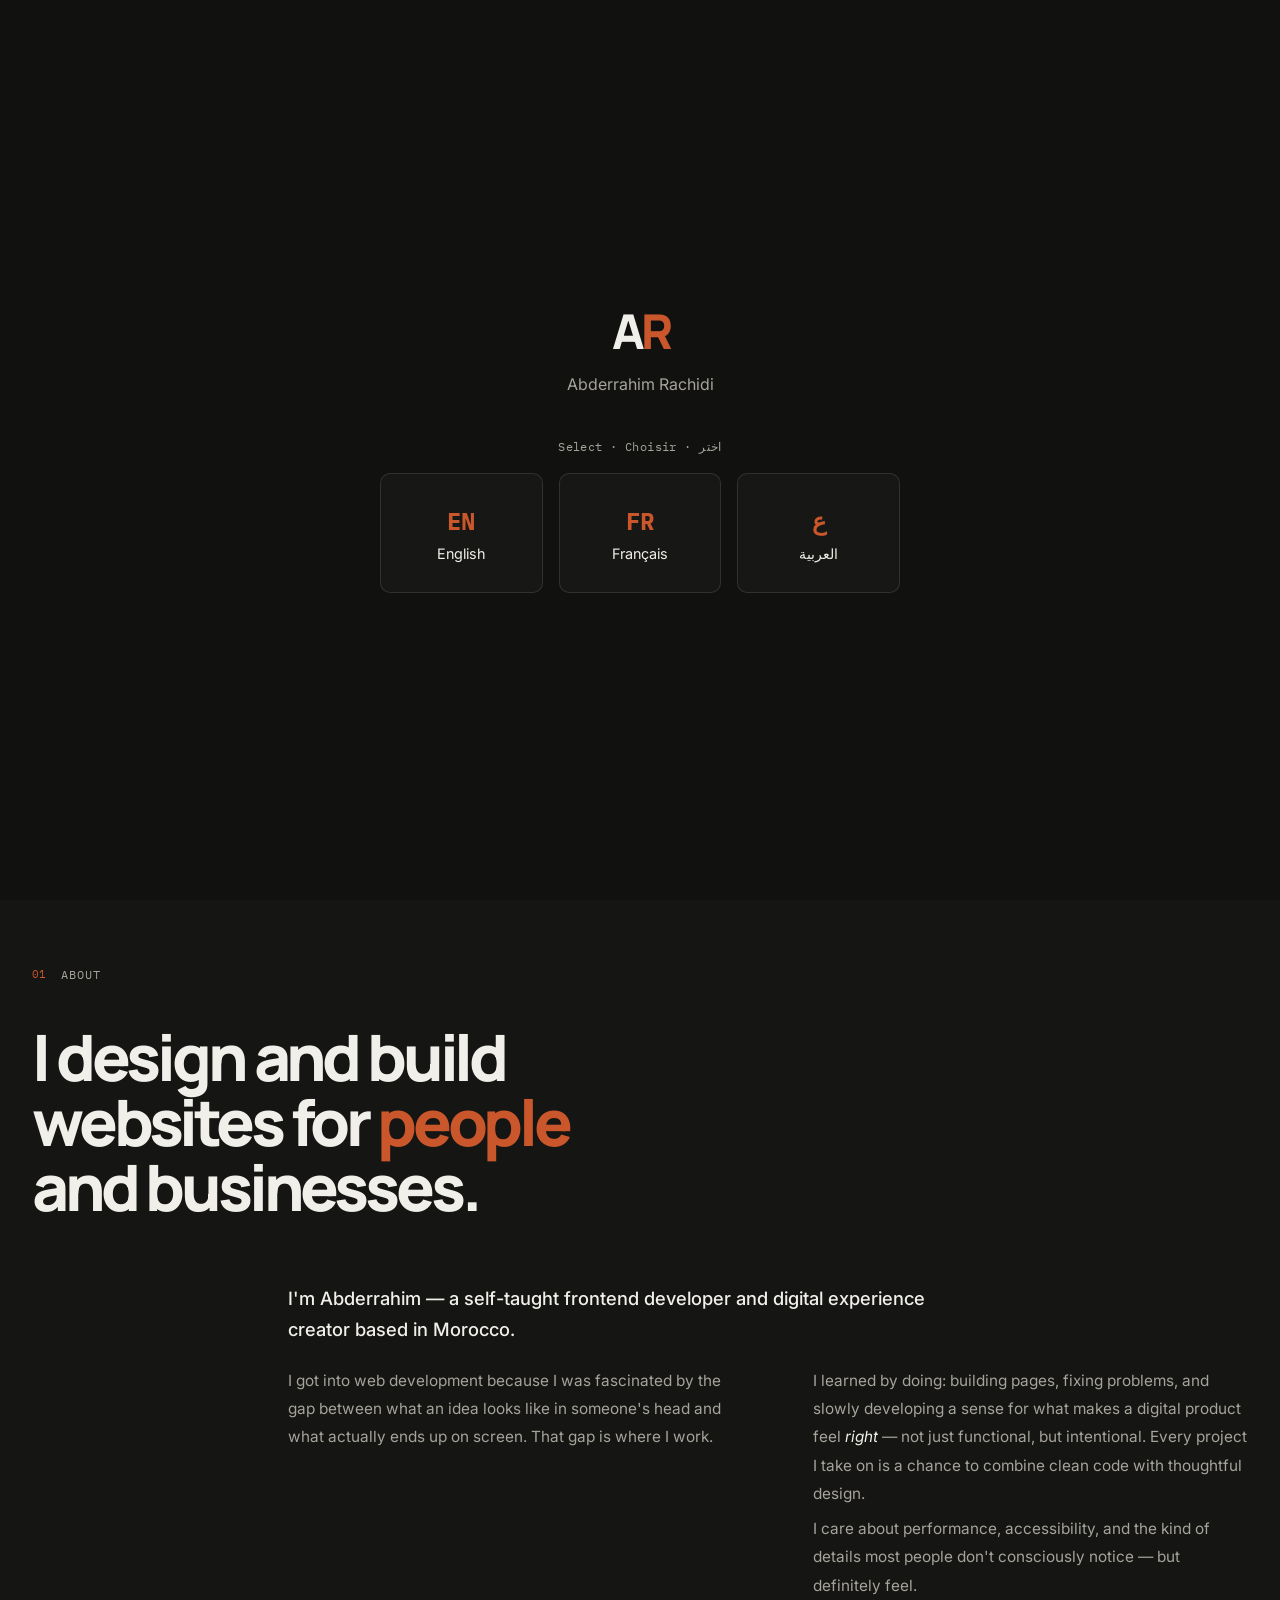
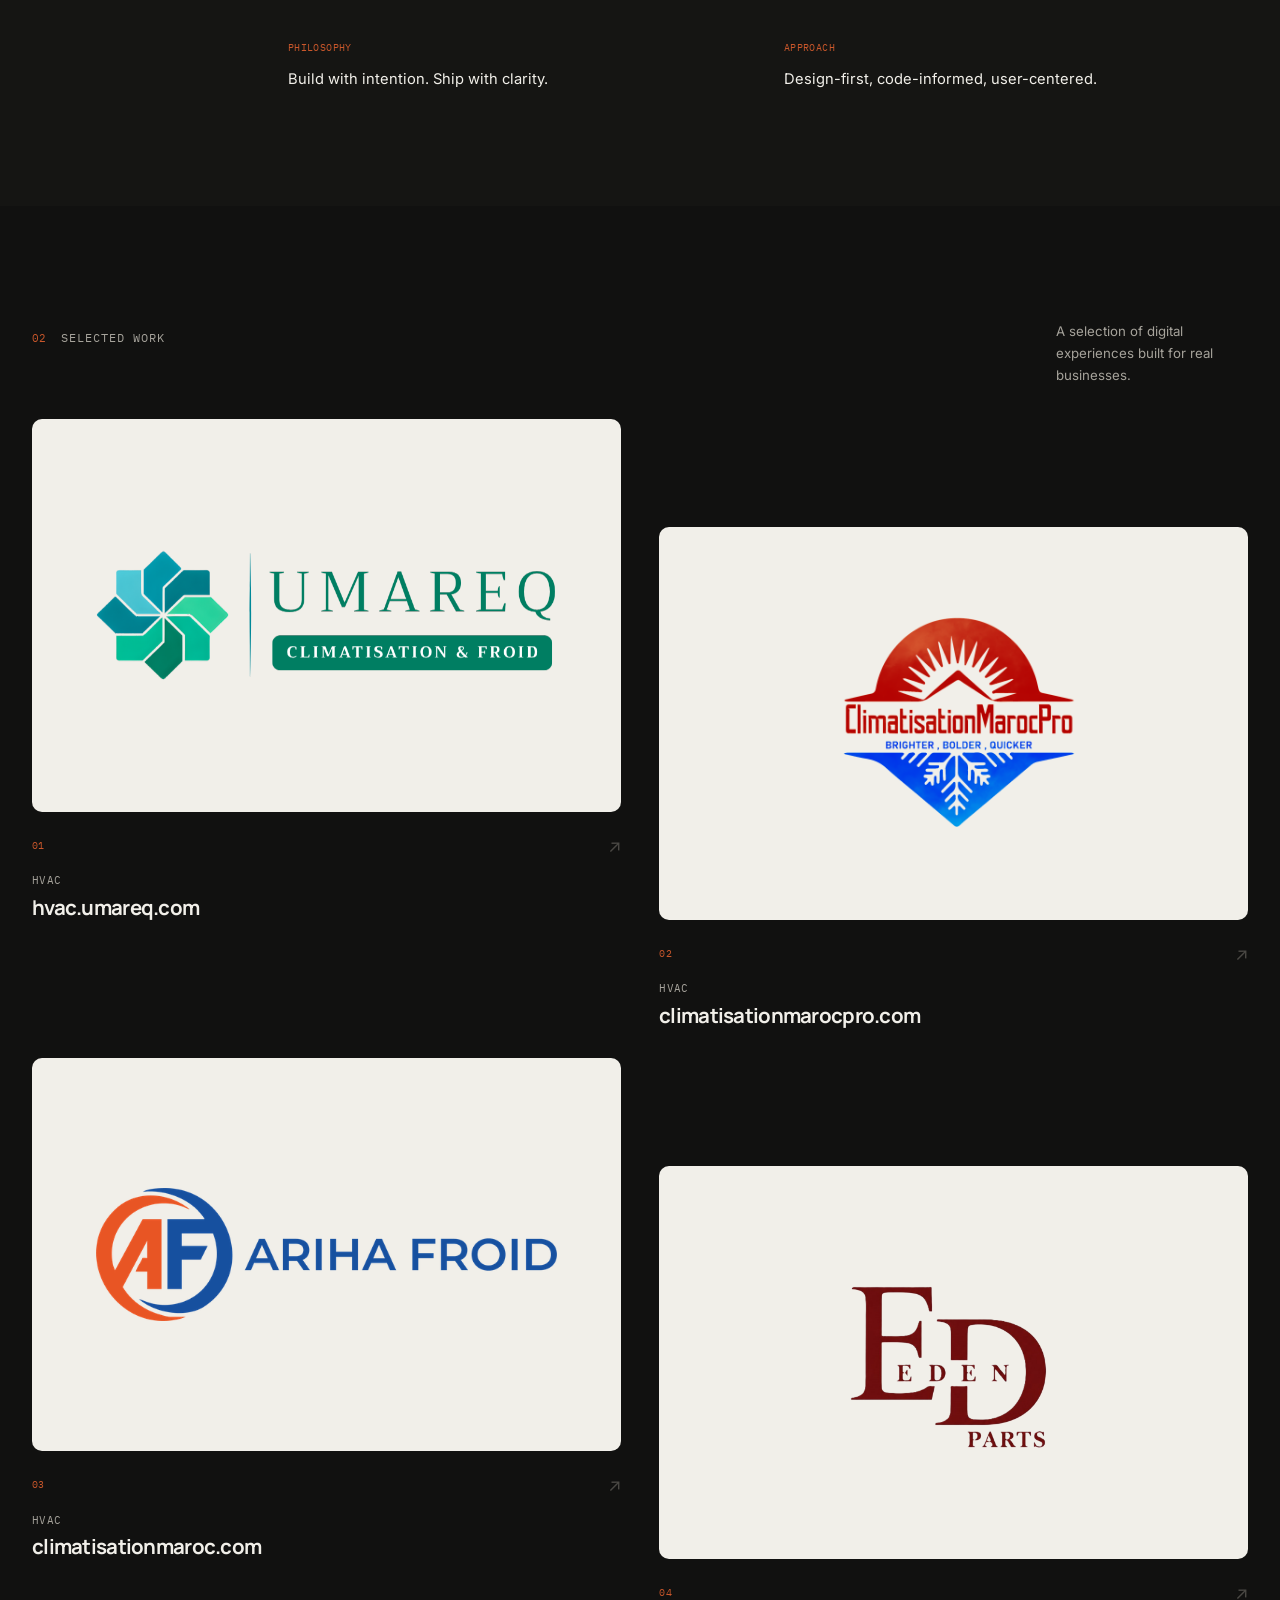
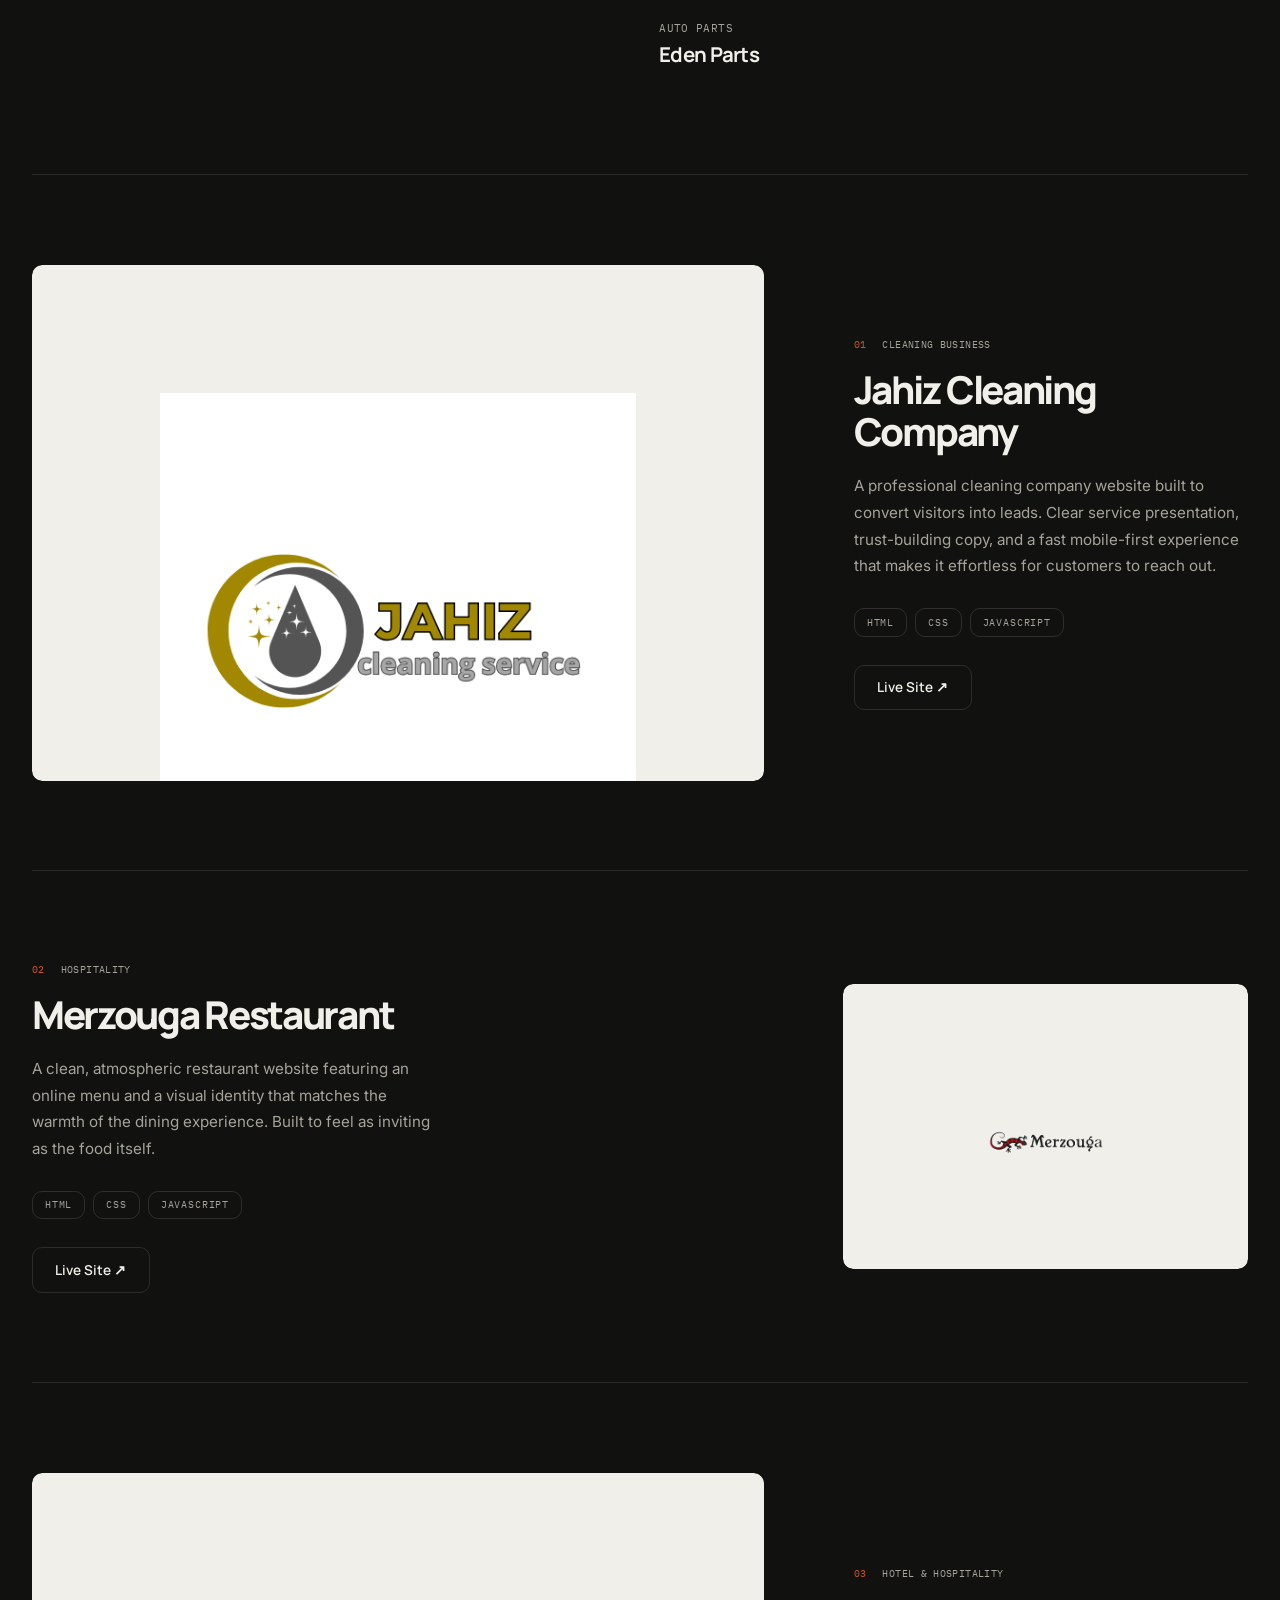
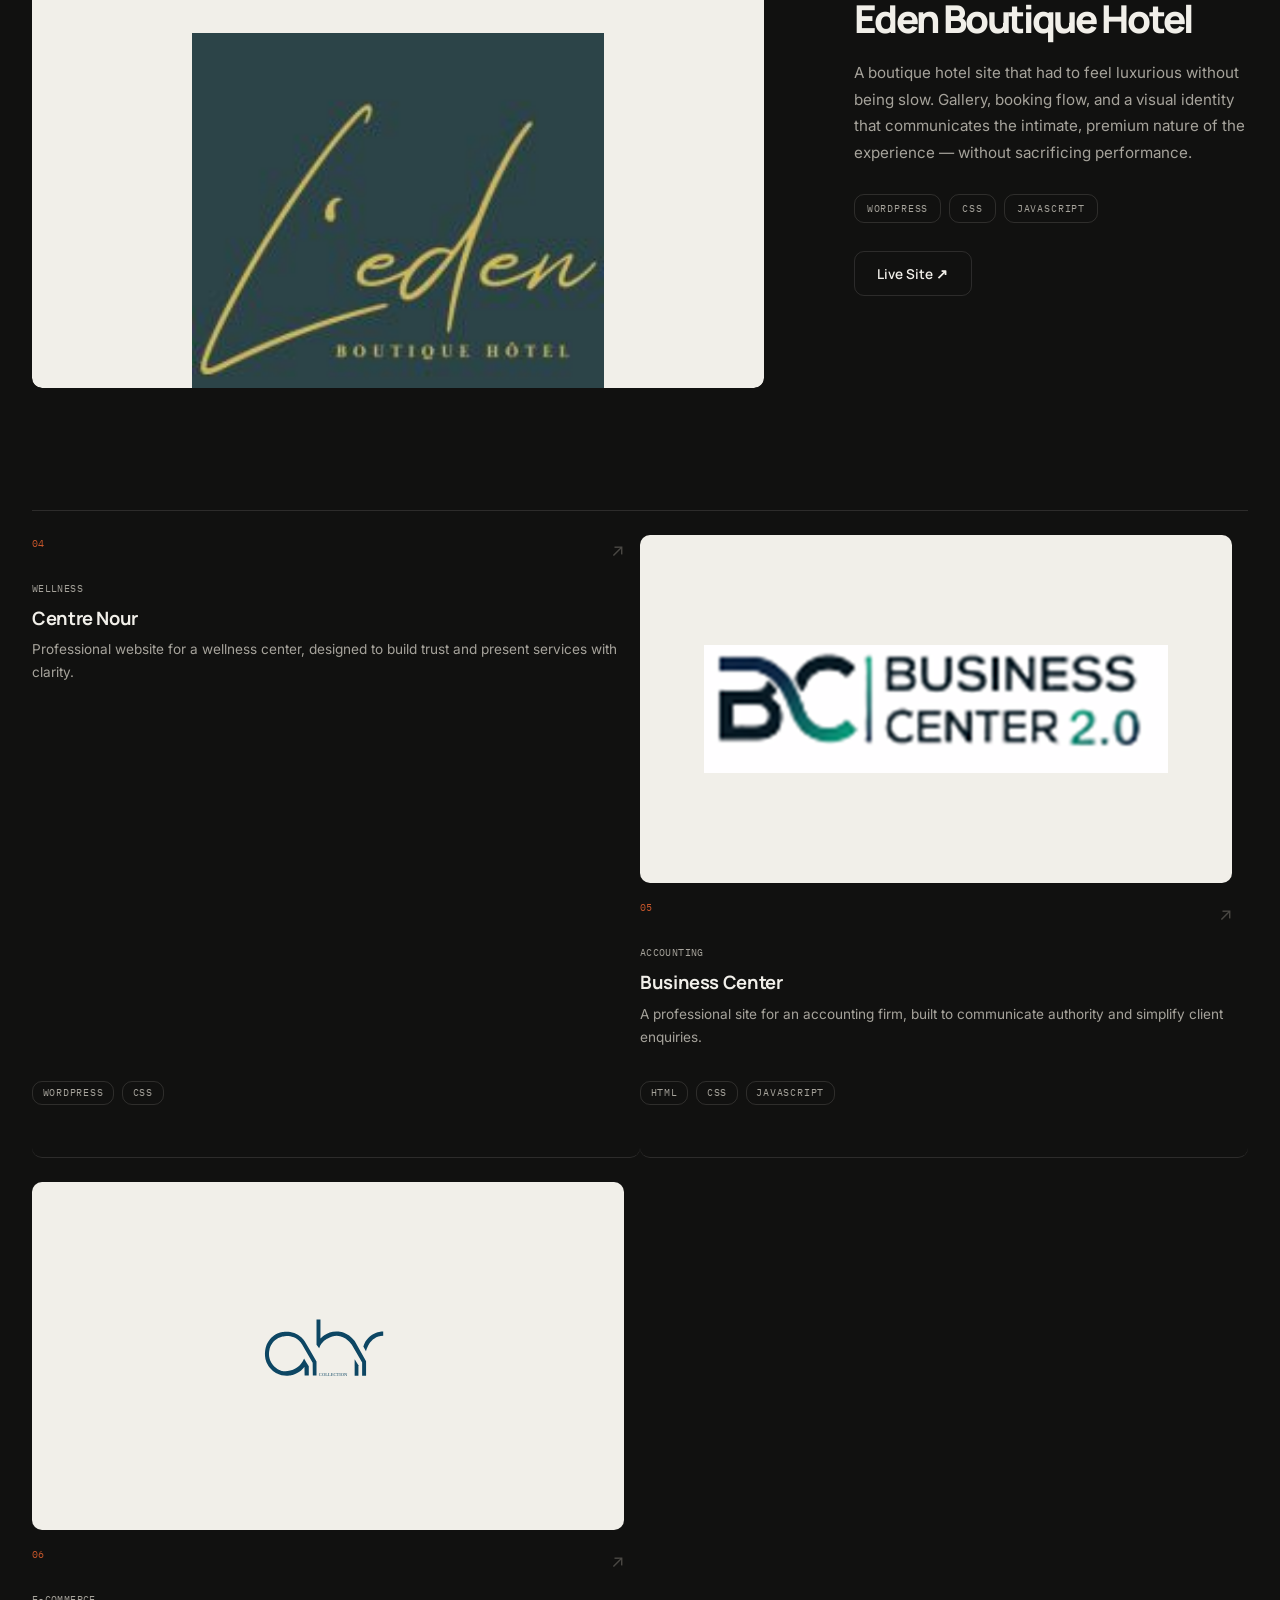
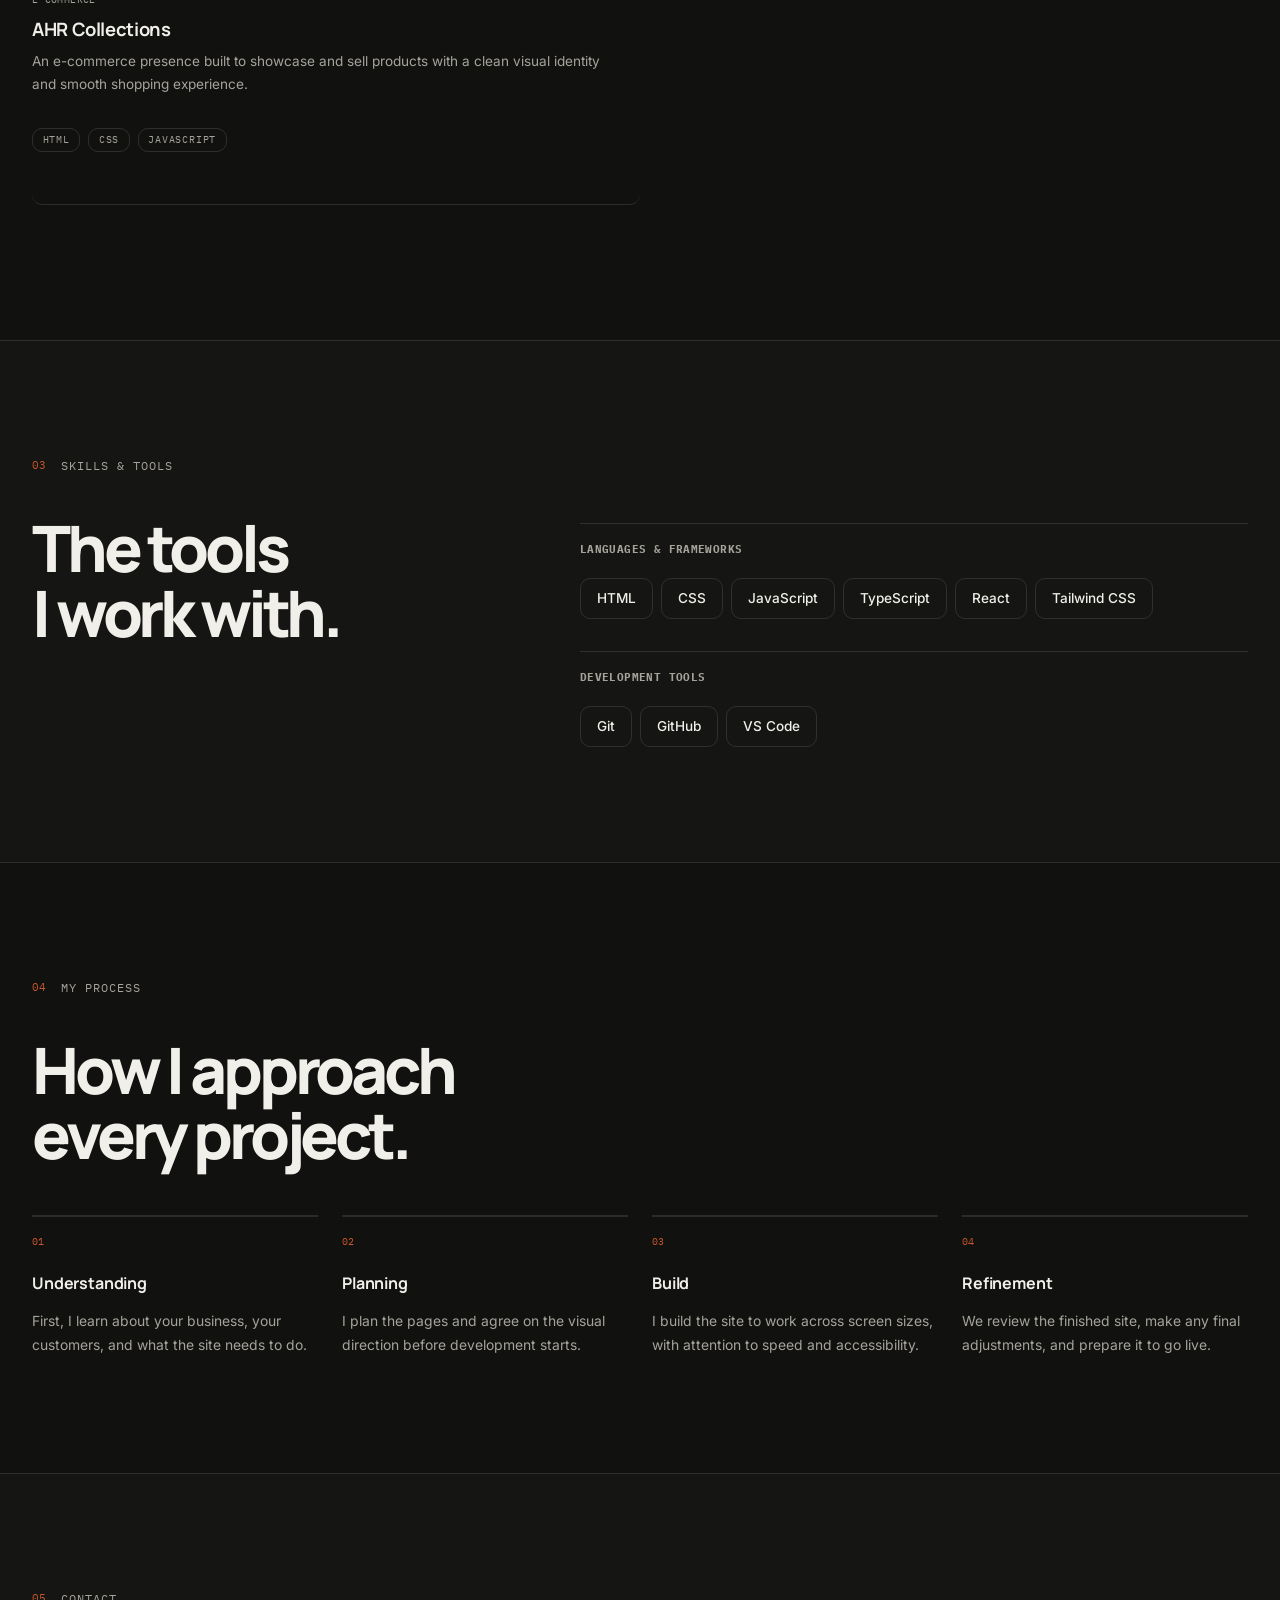
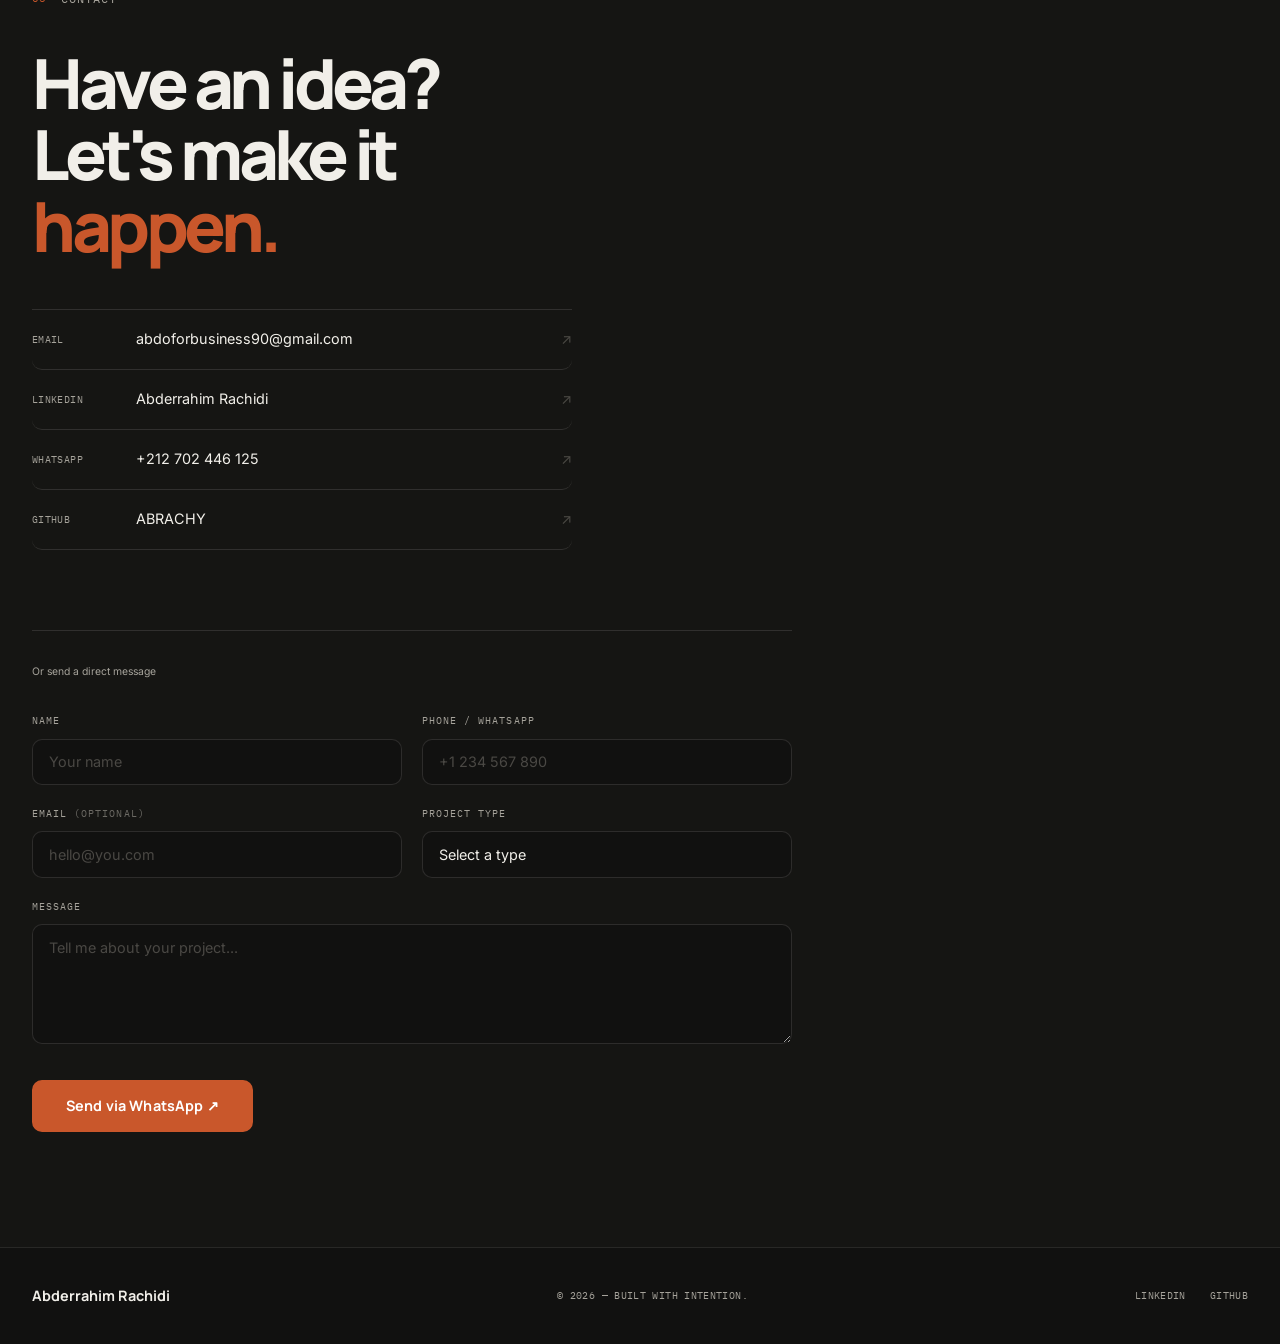
==== commit 6f4745d2: "Use project logos in portfolio previews" ====
--- a/index.html
+++ b/index.html
@@ -105,20 +105,12 @@
 
     <!-- ══════════════════════════════ HERO ══════════════════════════════ -->
     <section class="hero" id="home" aria-labelledby="hero-headline">
-      <div class="hero-bg-grid" aria-hidden="true"></div>
 
       <div class="hero-container">
         <div class="hero-text">
-          <div class="hero-label reveal-up" aria-hidden="true">
-            <span class="avail-dot" aria-hidden="true"></span>
-            <span data-i18n="hero_avail">Available for new projects</span>
-          </div>
-
           <h1 class="hero-headline" id="hero-headline">
             <span class="hl-line reveal-up" style="--delay:.05s" data-i18n="hero_h1">Websites made</span>
             <span class="hl-line hl-accent reveal-up" style="--delay:.12s" data-i18n="hero_h2">with care.</span>
-            <span class="hl-line reveal-up" style="--delay:.19s" data-i18n="hero_h3"></span>
-            <span class="hl-line reveal-up" style="--delay:.26s" data-i18n="hero_h4"></span>
           </h1>
 
           <p class="hero-sub reveal-up" style="--delay:.38s" data-i18n="hero_sub">
@@ -145,36 +137,12 @@
             <img src="portfopic.jpg" alt="Abderrahim Rachidi" class="hero-photo" fetchpriority="high" decoding="async">
             <div class="hero-frame-deco"></div>
           </div>
-          <div class="hero-badge hero-badge--1">
-            <span class="mono" data-i18n="hero_badge1">Frontend Dev</span>
-          </div>
-          <div class="hero-badge hero-badge--2">
-            <span class="mono" data-i18n="hero_badge2">Morocco 🇲🇦</span>
-          </div>
-        </div>
-      </div>
-
-      <div class="hero-scroll" aria-hidden="true" hidden>
-        <span class="mono" data-i18n="scroll_hint">Scroll</span>
-        <div class="scroll-track"><div class="scroll-thumb"></div></div>
-      </div>
+        </div>
+      </div>
+
     </section>
 
     <!-- ══════════════════════════ MARQUEE BAR ══════════════════════════ -->
-    <div class="marquee-bar" aria-hidden="true">
-      <div class="marquee-track">
-        <div class="marquee-inner">
-          <span>HTML</span><em>—</em><span>CSS</span><em>—</em>
-          <span>JavaScript</span><em>—</em><span>TypeScript</span><em>—</em>
-          <span>React</span><em>—</em><span>Tailwind CSS</span><em>—</em>
-          <span>Git</span><em>—</em><span>GitHub</span><em>—</em><span>VS Code</span><em>—</em>
-          <span>HTML</span><em>—</em><span>CSS</span><em>—</em>
-          <span>JavaScript</span><em>—</em><span>TypeScript</span><em>—</em>
-          <span>React</span><em>—</em><span>Tailwind CSS</span><em>—</em>
-          <span>Git</span><em>—</em><span>GitHub</span><em>—</em><span>VS Code</span><em>—</em>
-        </div>
-      </div>
-    </div>
 
 
     <!-- ══════════════════════════════ ABOUT ══════════════════════════════ -->
@@ -234,18 +202,18 @@
         </div>
 
         <div class="proj-grid proj-grid--featured js-reveal" aria-label="Recent projects">
-          <article class="proj-card"><a href="https://hvac.umareq.com/" target="_blank" rel="noopener noreferrer" class="proj-card-link"><img class="proj-card-image" src="project-hvac-umareq.png" alt="HVAC UMAREQ website preview" loading="lazy" decoding="async"><div class="proj-card-top"><span class="proj-card-num mono">01</span><span class="proj-card-arrow">↗</span></div><div class="proj-card-body"><span class="proj-cat">HVAC</span><h3 class="proj-card-title">hvac.umareq.com</h3></div></a></article>
-          <article class="proj-card proj-card--offset"><a href="https://climatisationmarocpro.com/" target="_blank" rel="noopener noreferrer" class="proj-card-link"><img class="proj-card-image" src="project-climatisation-pro.jpg" alt="Climatisation Maroc Pro website preview" loading="lazy" decoding="async"><div class="proj-card-top"><span class="proj-card-num mono">02</span><span class="proj-card-arrow">↗</span></div><div class="proj-card-body"><span class="proj-cat">HVAC</span><h3 class="proj-card-title">climatisationmarocpro.com</h3></div></a></article>
-          <article class="proj-card"><a href="https://climatisationmaroc.com/" target="_blank" rel="noopener noreferrer" class="proj-card-link"><img class="proj-card-image" src="project-climatisation-maroc.webp" alt="Climatisation Maroc website preview" loading="lazy" decoding="async"><div class="proj-card-top"><span class="proj-card-num mono">03</span><span class="proj-card-arrow">↗</span></div><div class="proj-card-body"><span class="proj-cat">HVAC</span><h3 class="proj-card-title">climatisationmaroc.com</h3></div></a></article>
-          <article class="proj-card proj-card--offset"><a href="https://eden-parts.netlify.app/" target="_blank" rel="noopener noreferrer" class="proj-card-link"><img class="proj-card-image proj-card-image--contain" src="project-eden-parts.png" alt="Eden Parts logo" loading="lazy" decoding="async"><div class="proj-card-top"><span class="proj-card-num mono">04</span><span class="proj-card-arrow">↗</span></div><div class="proj-card-body"><span class="proj-cat">Auto parts</span><h3 class="proj-card-title">Eden Parts</h3></div></a></article>
+          <article class="proj-card"><a href="https://hvac.umareq.com/" target="_blank" rel="noopener noreferrer" class="proj-card-link"><img class="proj-card-image project-logo" src="logo-hvac-umareq.png" alt="HVAC UMAREQ logo" loading="lazy" decoding="async"><div class="proj-card-top"><span class="proj-card-num mono">01</span><span class="proj-card-arrow">↗</span></div><div class="proj-card-body"><span class="proj-cat">HVAC</span><h3 class="proj-card-title">hvac.umareq.com</h3></div></a></article>
+          <article class="proj-card proj-card--offset"><a href="https://climatisationmarocpro.com/" target="_blank" rel="noopener noreferrer" class="proj-card-link"><img class="proj-card-image project-logo" src="logo-climatisation-pro.png" alt="Climatisation Maroc Pro logo" loading="lazy" decoding="async"><div class="proj-card-top"><span class="proj-card-num mono">02</span><span class="proj-card-arrow">↗</span></div><div class="proj-card-body"><span class="proj-cat">HVAC</span><h3 class="proj-card-title">climatisationmarocpro.com</h3></div></a></article>
+          <article class="proj-card"><a href="https://climatisationmaroc.com/" target="_blank" rel="noopener noreferrer" class="proj-card-link"><img class="proj-card-image project-logo" src="logo-climatisation-maroc.png" alt="Climatisation Maroc logo" loading="lazy" decoding="async"><div class="proj-card-top"><span class="proj-card-num mono">03</span><span class="proj-card-arrow">↗</span></div><div class="proj-card-body"><span class="proj-cat">HVAC</span><h3 class="proj-card-title">climatisationmaroc.com</h3></div></a></article>
+          <article class="proj-card proj-card--offset"><a href="https://eden-parts.netlify.app/" target="_blank" rel="noopener noreferrer" class="proj-card-link"><img class="proj-card-image project-logo proj-card-image--contain" src="logo-eden-parts.png" alt="Eden Parts logo" loading="lazy" decoding="async"><div class="proj-card-top"><span class="proj-card-num mono">04</span><span class="proj-card-arrow">↗</span></div><div class="proj-card-body"><span class="proj-cat">Auto parts</span><h3 class="proj-card-title">Eden Parts</h3></div></a></article>
         </div>
 
         <!-- Project 01: Jahiz -->
         <article class="proj-featured js-reveal" aria-label="Project: Jahiz Cleaning Company">
           <a href="https://jahiz0.netlify.app" target="_blank" rel="noopener noreferrer"
              class="proj-featured-img-wrap" tabindex="-1" aria-hidden="true">
-            <div class="proj-img-inner">
-              <img src="project-jahiz.png" alt="Jahiz Cleaning Company website" loading="lazy" decoding="async">
+            <div class="proj-img-inner project-logo-frame">
+              <img class="project-logo project-logo--jahiz" src="logo-jahiz.png" alt="Jahiz Cleaning Service logo" loading="lazy" decoding="async">
               <div class="proj-img-hover"><span data-i18n="view_live">View Live ↗</span></div>
             </div>
           </a>
@@ -269,8 +237,8 @@
         <article class="proj-featured proj-featured--rev js-reveal" aria-label="Project: Merzouga Restaurant">
           <a href="https://merzougarestaurant.com" target="_blank" rel="noopener noreferrer"
              class="proj-featured-img-wrap" tabindex="-1" aria-hidden="true">
-            <div class="proj-img-inner">
-              <img src="project-merzouga.png" alt="Merzouga Restaurant website" loading="lazy" decoding="async">
+            <div class="proj-img-inner project-logo-frame">
+              <img class="project-logo project-logo--merzouga" src="logo-merzouga.png" alt="Merzouga Restaurant logo" loading="lazy" decoding="async">
               <div class="proj-img-hover"><span data-i18n="view_live">View Live ↗</span></div>
             </div>
           </a>
@@ -294,8 +262,8 @@
         <article class="proj-featured js-reveal" aria-label="Project: Eden Boutique Hotel">
           <a href="https://edenboutiquehotel.ma" target="_blank" rel="noopener noreferrer"
              class="proj-featured-img-wrap" tabindex="-1" aria-hidden="true">
-            <div class="proj-img-inner">
-              <img src="project-eden.png" alt="Eden Boutique Hotel website" loading="lazy" decoding="async">
+            <div class="proj-img-inner project-logo-frame">
+              <img class="project-logo project-logo--eden" src="logo-eden-hotel.jpg" alt="L Eden Boutique Hotel logo" loading="lazy" decoding="async">
               <div class="proj-img-hover"><span data-i18n="view_live">View Live ↗</span></div>
             </div>
           </a>
@@ -337,7 +305,7 @@
 
           <article class="proj-card" aria-label="Project: Business Center">
             <a href="https://businesscenter20.netlify.app" target="_blank" rel="noopener noreferrer" class="proj-card-link">
-              <img class="proj-card-image" src="project-businesscenter.png" alt="Business Center website preview" loading="lazy" decoding="async">
+              <img class="proj-card-image project-logo" src="logo-business-center.png" alt="Business Center 2.0 logo" loading="lazy" decoding="async">
               <div class="proj-card-top">
                 <div class="proj-card-num mono" data-i18n="proj_num_05">05</div>
                 <div class="proj-card-arrow">↗</div>
@@ -355,7 +323,7 @@
 
           <article class="proj-card" aria-label="Project: AHR Collections">
             <a href="https://ahrcollections.com" target="_blank" rel="noopener noreferrer" class="proj-card-link">
-              <img class="proj-card-image" src="project-ahr.png" alt="AHR Collections website preview" loading="lazy" decoding="async">
+              <img class="proj-card-image project-logo" src="logo-ahr.svg" alt="AHR Collections logo" loading="lazy" decoding="async">
               <div class="proj-card-top">
                 <div class="proj-card-num mono" data-i18n="proj_num_06">06</div>
                 <div class="proj-card-arrow">↗</div>
--- a/style.css
+++ b/style.css
@@ -3,15 +3,15 @@
    ═══════════════════════════════════════════════════════ */
 :root {
   /* Color palette */
-  --clr-bg:         #0C0B09;
-  --clr-surface:    #141210;
-  --clr-surface-2:  #1C1A17;
-  --clr-border:     rgba(255,255,255,0.07);
-  --clr-text:       #F0EDE8;
-  --clr-muted:      #7A776F;
+  --clr-bg:         #111110;
+  --clr-surface:    #171715;
+  --clr-surface-2:  #201f1c;
+  --clr-border:     rgba(241,239,233,0.12);
+  --clr-text:       #F1EFE9;
+  --clr-muted:      #a6a39b;
   --clr-muted-2:    #4A4844;
-  --clr-accent:     #c43d3d;
-  --clr-accent-dim: rgba(196, 61, 61, 0.15);
+  --clr-accent:     #C9572B;
+  --clr-accent-dim: rgba(201, 87, 43, 0.12);
 
   /* Typography */
   --font-display: 'Manrope', sans-serif;
@@ -991,6 +991,30 @@
   background: var(--clr-surface-2);
 }
 .proj-card-image--contain { object-fit: contain; padding: 1rem; }
+.project-logo {
+  object-fit: contain !important;
+  padding: clamp(1.5rem, 5vw, 4rem);
+  background: #f1efe9 !important;
+}
+.proj-img-inner.project-logo-frame {
+  display: grid;
+  place-items: center;
+  background: #f1efe9;
+}
+.proj-img-inner img.project-logo {
+  width: 100%;
+  height: 100%;
+  padding: clamp(2rem, 7vw, 6rem);
+  object-fit: contain;
+  filter: none;
+}
+.proj-img-inner img.project-logo--jahiz { padding: clamp(4rem, 10vw, 8rem); }
+.proj-img-inner img.project-logo--merzouga { padding: clamp(4.5rem, 12vw, 9rem); }
+.proj-img-inner img.project-logo--eden { padding: clamp(5rem, 13vw, 10rem); }
+.proj-featured-img-wrap:hover .proj-img-inner img.project-logo {
+  transform: none;
+  filter: none;
+}
 
 .proj-card-top {
   display: flex;
@@ -1610,3 +1634,206 @@
 .js-ready .skills-groups.reveal-up.in-view { transform: none; }
 [dir="rtl"] .js-ready .skills-heading.reveal-up { transform: translateX(28px); }
 [dir="rtl"] .js-ready .skills-groups.reveal-up { transform: translateX(-28px); }
+
+/* Editorial redesign: a restrained studio journal built around the work. */
+body { background: var(--clr-bg); color: var(--clr-text); }
+.section-wrap, .nav-inner, .hero-container, .hero-scroll {
+  width: min(100% - 4rem, 1320px);
+}
+#site-header {
+  height: 78px;
+  background: rgba(17, 17, 16, 0.94);
+  border-bottom: 1px solid rgba(241,239,233,0.06);
+  backdrop-filter: blur(14px);
+}
+#site-header.scrolled { background: rgba(17,17,16,0.97); box-shadow: none; }
+.nav-inner { height: 78px; }
+.nav-logo { font-size: 1.45rem; letter-spacing: -0.08em; }
+.nav-links { gap: clamp(1.3rem, 3vw, 3rem); }
+.nav-link { font-family: var(--font-body); font-size: 0.78rem; text-transform: none; letter-spacing: 0.02em; }
+.nav-link::after { height: 1px; }
+.nav-actions { gap: 1.1rem; }
+.lang-switcher { padding: 0.22rem; border: 1px solid var(--clr-border); border-radius: 3px; }
+.lang-sw-btn { min-width: 30px; padding: 0.35rem; font: 500 0.68rem var(--font-body); color: var(--clr-muted); }
+.lang-sw-btn.active { color: var(--clr-text); background: rgba(241,239,233,0.09); }
+.nav-social { color: var(--clr-muted); }
+
+.hero { min-height: min(850px, 100svh); padding-top: 78px; overflow: visible; }
+.hero-container {
+  grid-template-columns: minmax(0, 1.05fr) minmax(320px, 0.8fr);
+  gap: clamp(3rem, 8vw, 8rem);
+  padding-block: clamp(4rem, 8vh, 7rem) 5rem;
+}
+.hero-text { max-width: 670px; }
+.hero-headline {
+  max-width: 11ch;
+  margin-bottom: 1.5rem;
+  font-size: clamp(3.25rem, 6.2vw, 6.2rem);
+  font-weight: 800;
+  line-height: 0.98;
+  letter-spacing: -0.075em;
+}
+.hero-headline .hl-line { min-height: 0; }
+.hl-accent { color: var(--clr-accent); font-style: normal; }
+.hero-sub { max-width: 42ch; margin-bottom: 2rem; color: var(--clr-muted); font-size: 1.05rem; line-height: 1.75; }
+.hero-ctas { gap: 0.8rem; margin-bottom: 1.75rem; }
+.btn-primary, .btn-ghost, .btn-outline { border-radius: 2px; }
+.btn-primary { background: var(--clr-accent); border-color: var(--clr-accent); }
+.btn-primary:hover { background: #dc6739; border-color: #dc6739; }
+.btn-ghost { border-color: rgba(241,239,233,0.24); }
+.hero-socials a { font-family: var(--font-body); text-transform: none; letter-spacing: 0; font-size: 0.78rem; }
+.hero-visual { justify-content: flex-end; }
+.hero-photo-frame { width: min(100%, 490px); aspect-ratio: 0.88; border-radius: 2px; }
+.hero-photo { object-position: center 24%; filter: saturate(0.88); }
+.hero-frame-deco { display: none; }
+.hero-bg-grid, .hero-badge, .hero-label, .hero-scroll { display: none !important; }
+
+.section-wrap { padding-block: clamp(5rem, 9vw, 8.5rem); }
+.section-label-row { gap: 0.9rem; margin-bottom: 2.5rem; }
+.sec-num { color: var(--clr-accent); }
+.sec-name { color: var(--clr-muted); font: 400 0.76rem var(--font-mono); text-transform: uppercase; letter-spacing: 0.08em; }
+.sec-heading { font-size: clamp(2.5rem, 5vw, 4.7rem); font-weight: 800; line-height: 1.02; letter-spacing: -0.065em; }
+.sec-heading em, .contact-headline em { color: var(--clr-accent); font-style: normal; }
+
+/* About reads as one editorial introduction, then short, readable columns. */
+.about-section { background: #151513; }
+.about-layout { display: block; }
+.about-left { max-width: 980px; margin-bottom: clamp(2.5rem, 5vw, 4.5rem); }
+.about-left .sec-heading { max-width: 15ch; }
+.about-right {
+  display: grid;
+  grid-template-columns: repeat(2, minmax(0, 1fr));
+  column-gap: clamp(2rem, 7vw, 7rem);
+  row-gap: 0.4rem;
+  max-width: 960px;
+  margin-inline-start: auto;
+}
+.about-right p { margin: 0; color: var(--clr-muted); font-size: 0.96rem; line-height: 1.85; }
+.about-right .about-lead { grid-column: 1 / -1; max-width: 58ch; margin-bottom: 1rem; color: var(--clr-text); font-size: 1.15rem; line-height: 1.65; }
+.about-right p:nth-of-type(2) { grid-column: 1; }
+.about-right p:nth-of-type(3), .about-right p:nth-of-type(4) { grid-column: 2; }
+.about-values { grid-column: 1 / -1; display: grid; grid-template-columns: 1fr 1fr; gap: 2rem; margin-top: 2rem; border: 0; }
+.value-item { display: block; padding: 0; border: 0; }
+.value-label { display: block; margin-bottom: 0.55rem; color: var(--clr-accent); font-family: var(--font-mono); }
+.value-text { color: var(--clr-text); font-size: 0.92rem; }
+
+/* The first four projects lead with their image; the established featured work follows. */
+.work-section { background: var(--clr-bg); }
+.work-header { align-items: end; margin-bottom: 2rem; }
+.work-desc { max-width: 24ch; font: 400 0.83rem/1.65 var(--font-body); text-transform: none; letter-spacing: 0; }
+.proj-grid--featured {
+  grid-template-columns: repeat(2, minmax(0, 1fr));
+  align-items: start;
+  gap: clamp(1.5rem, 4vw, 4rem) clamp(1.2rem, 3vw, 3rem);
+  margin: 0 0 clamp(5rem, 10vw, 9rem);
+  border: 0;
+}
+.proj-grid--featured .proj-card { min-width: 0; border: 0; background: transparent; }
+.proj-grid--featured .proj-card:nth-child(even) { margin-top: 5.5rem; }
+.proj-grid--featured .proj-card-link { padding: 0; gap: 0.85rem; }
+.proj-grid--featured .proj-card-image { aspect-ratio: 1.5; margin-bottom: 0.35rem; background: #1b1a18; }
+.proj-grid--featured .proj-card-top { order: 1; width: 100%; align-items: center; }
+.proj-grid--featured .proj-card-body { order: 2; display: grid; grid-template-columns: 1fr auto; gap: 0.45rem 1rem; align-items: baseline; }
+.proj-grid--featured .proj-cat { grid-column: 1; font: 400 0.68rem var(--font-mono); color: var(--clr-muted); }
+.proj-grid--featured .proj-card-title { grid-column: 1; font-size: clamp(1rem, 1.6vw, 1.35rem); font-weight: 700; letter-spacing: -0.035em; }
+.proj-grid--featured .proj-card-arrow { grid-column: 2; grid-row: 1 / span 2; }
+.proj-featured, .proj-featured--rev {
+  grid-template-columns: minmax(0, 1.3fr) minmax(260px, 0.7fr);
+  gap: clamp(2.5rem, 7vw, 7rem);
+  padding-block: clamp(3rem, 7vw, 6rem);
+  border-top: 1px solid rgba(241,239,233,0.1);
+}
+.proj-featured:nth-of-type(even) { grid-template-columns: minmax(260px, 0.72fr) minmax(0, 1.28fr); }
+.proj-featured-img-wrap, .proj-img-inner { border-radius: 2px; }
+.proj-img-inner { aspect-ratio: 1.42; }
+.proj-img-inner img { filter: none; }
+.proj-featured-img-wrap:hover .proj-img-inner img { transform: scale(1.015); filter: brightness(0.84); }
+.proj-img-hover { background: rgba(17,17,16,0.38); }
+.proj-title { font-size: clamp(1.8rem, 3vw, 3rem); font-weight: 800; letter-spacing: -0.06em; }
+.proj-desc { max-width: 40ch; color: var(--clr-muted); line-height: 1.75; }
+.proj-tech span { border-radius: 2px; background: transparent; border-color: rgba(241,239,233,0.13); }
+.proj-grid:not(.proj-grid--featured) { grid-template-columns: repeat(2, minmax(0,1fr)); gap: 0; margin-top: 2rem; border-top: 1px solid var(--clr-border); }
+.proj-grid:not(.proj-grid--featured) .proj-card { border: 0; border-bottom: 1px solid var(--clr-border); background: transparent; }
+.proj-grid:not(.proj-grid--featured) .proj-card-link { padding: 1.5rem 1rem 1.5rem 0; }
+.proj-grid:not(.proj-grid--featured) .proj-card-image { order: -1; aspect-ratio: 1.7; }
+.proj-grid:not(.proj-grid--featured) .proj-card:hover { background: transparent; }
+
+.skills-section { background: #151513; }
+.skills-layout { grid-template-columns: 0.8fr 1.2fr; gap: clamp(2rem, 8vw, 8rem); }
+.skills-heading { max-width: 9ch; }
+.skills-groups { gap: 2rem; }
+.skill-group { border-top: 1px solid var(--clr-border); padding-top: 1rem; }
+.skill-group-title { color: var(--clr-muted); font-size: 0.7rem; }
+.skill-tags { gap: 0.5rem; }
+.skill-tags span { border-radius: 2px; background: transparent; border-color: rgba(241,239,233,0.12); }
+.skill-tags span:hover { border-color: var(--clr-accent); color: var(--clr-text); background: transparent; }
+.process-section { background: var(--clr-bg); }
+.process-heading { max-width: 13ch; margin-bottom: 3rem; }
+.process-steps { grid-template-columns: repeat(4, minmax(0,1fr)); gap: 1.5rem; }
+.process-step { border-top-color: var(--clr-border); padding: 1rem 0 0; }
+.process-step:hover { border-top-color: var(--clr-border); }
+.step-num { color: var(--clr-accent); }
+.step-body h3 { font-size: 1rem; }
+.step-body p { color: var(--clr-muted); font-size: 0.87rem; line-height: 1.75; }
+.contact-section { background: #151513; }
+.contact-top { grid-template-columns: 1fr 1fr; gap: 1.5rem 4rem; }
+.contact-top .section-label-row { grid-column: 1 / -1; }
+.contact-headline { max-width: 11ch; font-size: clamp(2.8rem, 5.4vw, 5rem); font-weight: 800; letter-spacing: -0.065em; }
+.contact-channels { max-width: 540px; }
+.contact-ch { border-bottom-color: rgba(241,239,233,0.12); }
+.contact-form-wrap { margin-top: 4rem; padding-top: 2rem; border-top-color: rgba(241,239,233,0.12); }
+.form-intro-label { font-family: var(--font-body); text-transform: none; letter-spacing: 0; }
+.form-group input, .form-group select, .form-group textarea { border-radius: 2px; background: #111110; }
+footer { background: #111110; border-top-color: rgba(241,239,233,0.1); }
+.footer-inner { width: min(100% - 4rem, 1320px); }
+
+@media (max-width: 900px) {
+  .hero { min-height: auto; }
+  .hero-container { grid-template-columns: 1fr 0.8fr; gap: 2rem; padding-block: 5rem 4rem; }
+  .hero-headline { font-size: clamp(3rem, 7vw, 4.5rem); }
+  .hero-photo-frame { width: 100%; }
+  .proj-featured, .proj-featured--rev { grid-template-columns: 1fr 0.75fr; gap: 2rem; }
+  .proj-featured:nth-of-type(even) { grid-template-columns: 0.75fr 1fr; }
+}
+@media (max-width: 680px) {
+  .section-wrap, .nav-inner, .hero-container, .footer-inner { width: min(100% - 2.5rem, 560px); }
+  #site-header, .nav-inner { height: 64px; }
+  .hero { padding-top: 64px; }
+  .hero-container { display: flex; flex-direction: column; align-items: stretch; gap: 2rem; padding-block: 3rem 4rem; }
+  .hero-text { order: 1; }
+  .hero-visual { order: 0; justify-content: flex-start; }
+  .hero-photo-frame { width: min(74%, 340px); aspect-ratio: 1.08; }
+  .hero-headline { font-size: clamp(2.8rem, 13vw, 4.2rem); max-width: 10ch; }
+  .hero-sub { font-size: 0.98rem; }
+  .hero-ctas { flex-direction: row; align-items: center; }
+  .hero-ctas .btn-primary, .hero-ctas .btn-ghost { width: auto; }
+  .about-right { grid-template-columns: 1fr; }
+  .about-right .about-lead, .about-right p:nth-of-type(2), .about-right p:nth-of-type(3), .about-right p:nth-of-type(4) { grid-column: 1; }
+  .about-values { grid-template-columns: 1fr; gap: 1.25rem; }
+  .proj-grid--featured { grid-template-columns: 1fr; gap: 2rem; }
+  .proj-grid--featured .proj-card:nth-child(even) { margin-top: 0; }
+  .proj-grid--featured .proj-card-image { aspect-ratio: 1.45; }
+  .proj-featured, .proj-featured--rev, .proj-featured:nth-of-type(even) { grid-template-columns: 1fr; gap: 1.5rem; }
+  .proj-featured--rev { direction: ltr; }
+  .proj-featured--rev > * { direction: ltr; }
+  .proj-grid:not(.proj-grid--featured) { grid-template-columns: 1fr; }
+  .skills-layout { grid-template-columns: 1fr; gap: 2rem; }
+  .process-steps { grid-template-columns: 1fr 1fr; }
+  .contact-top { grid-template-columns: 1fr; }
+  .contact-headline { font-size: clamp(2.8rem, 12vw, 4rem); }
+  [dir="rtl"] .hero-text, [dir="rtl"] .hero-visual { align-self: stretch; }
+}
+
+/* Consistent corner treatment across interactive and image-bearing components. */
+:root { --site-corner: 10px; }
+button,
+.btn-primary, .btn-ghost, .btn-outline,
+.lang-switcher, .lang-sw-btn, .splash-lang-btn,
+.hero-photo-frame, .proj-featured-img-wrap, .proj-img-inner,
+.proj-card, .proj-card-image,
+.proj-tech span, .skill-tags span,
+.contact-ch,
+.form-group input, .form-group select, .form-group textarea {
+  border-radius: var(--site-corner);
+}
+.proj-card-image { border-radius: var(--site-corner); }
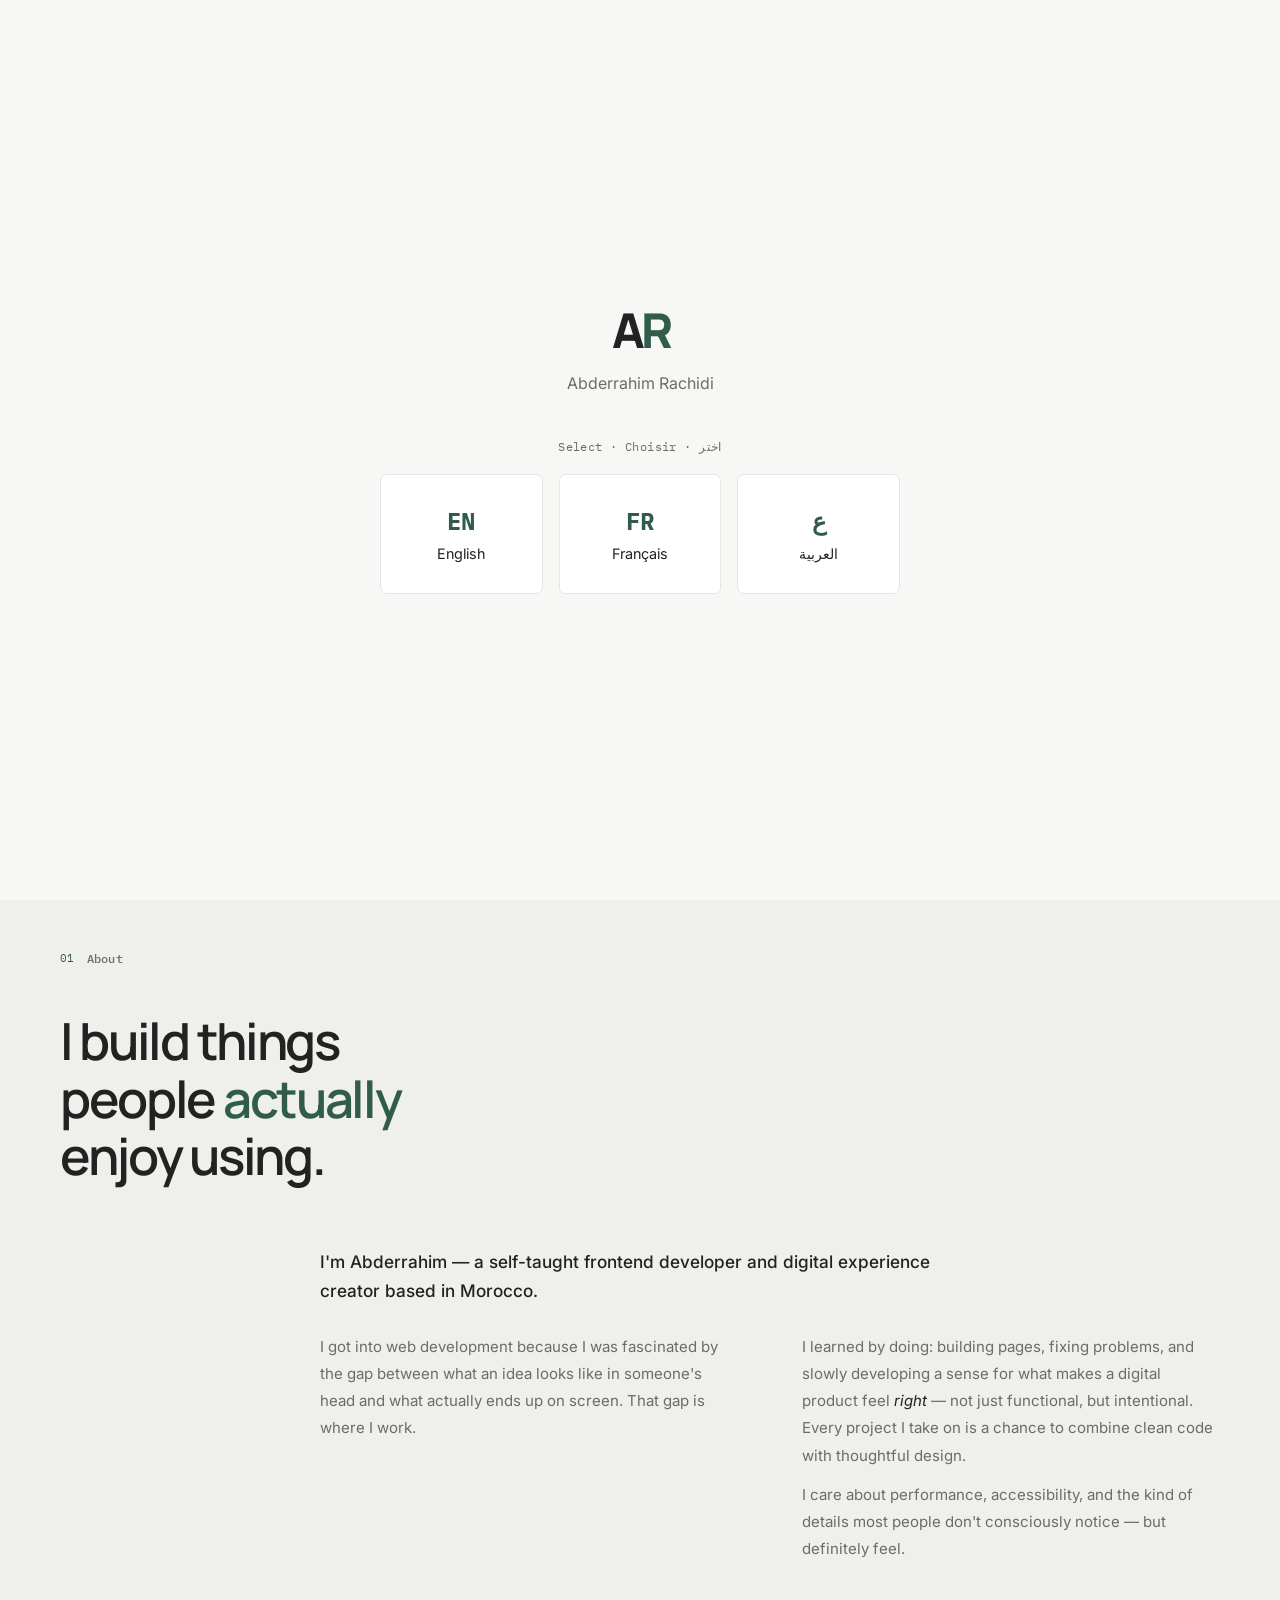
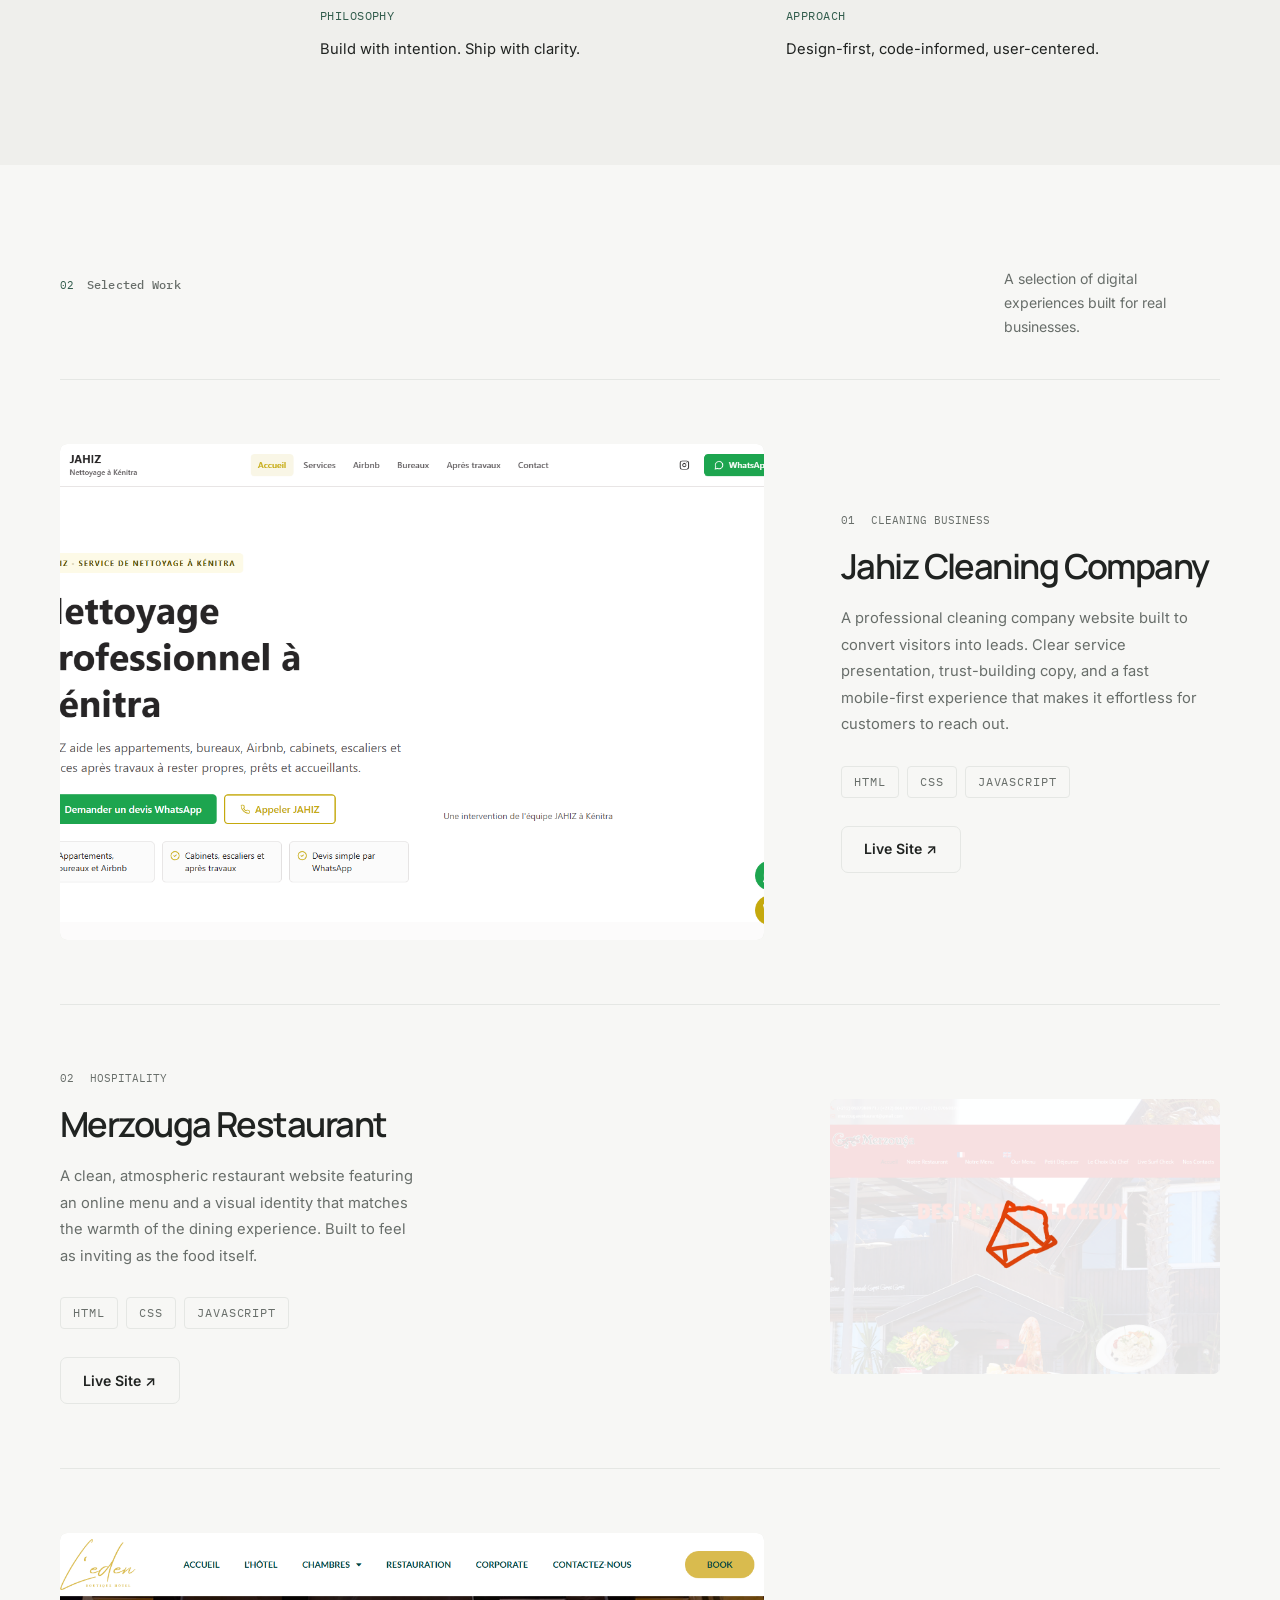
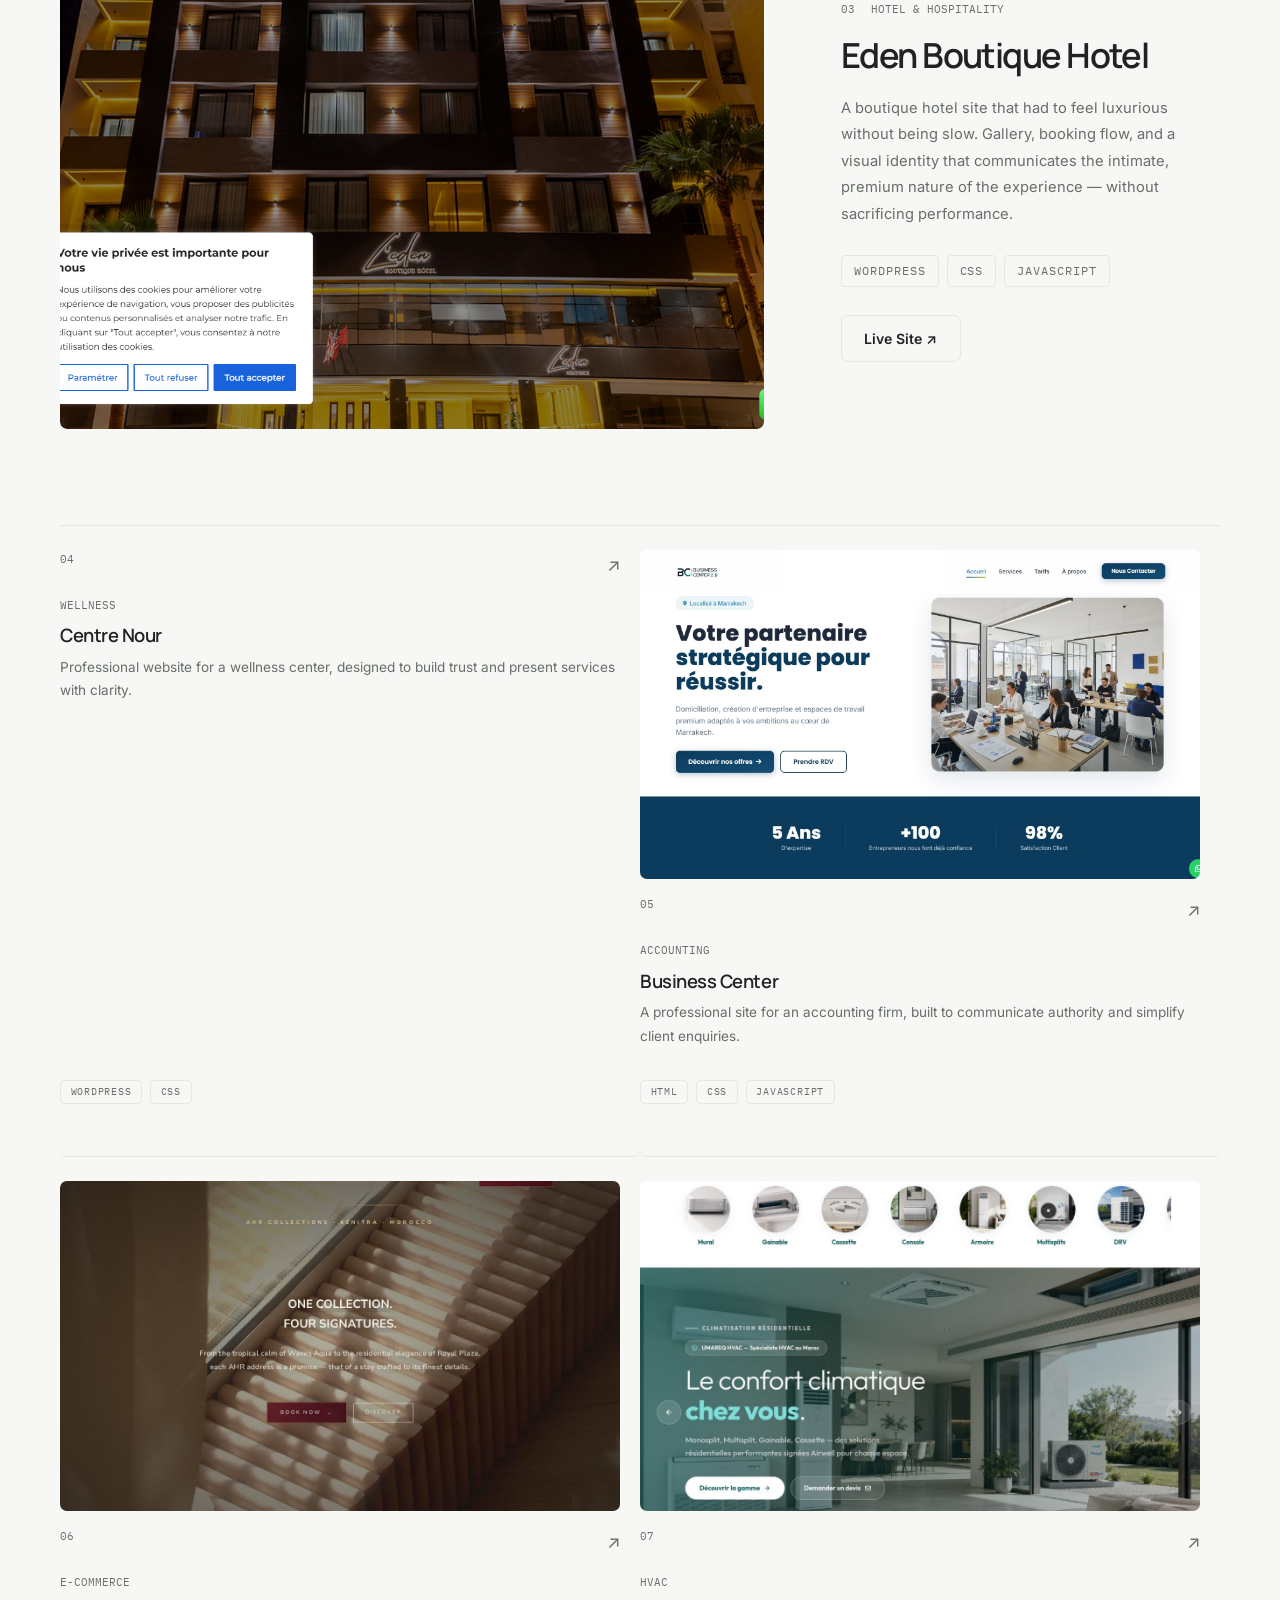
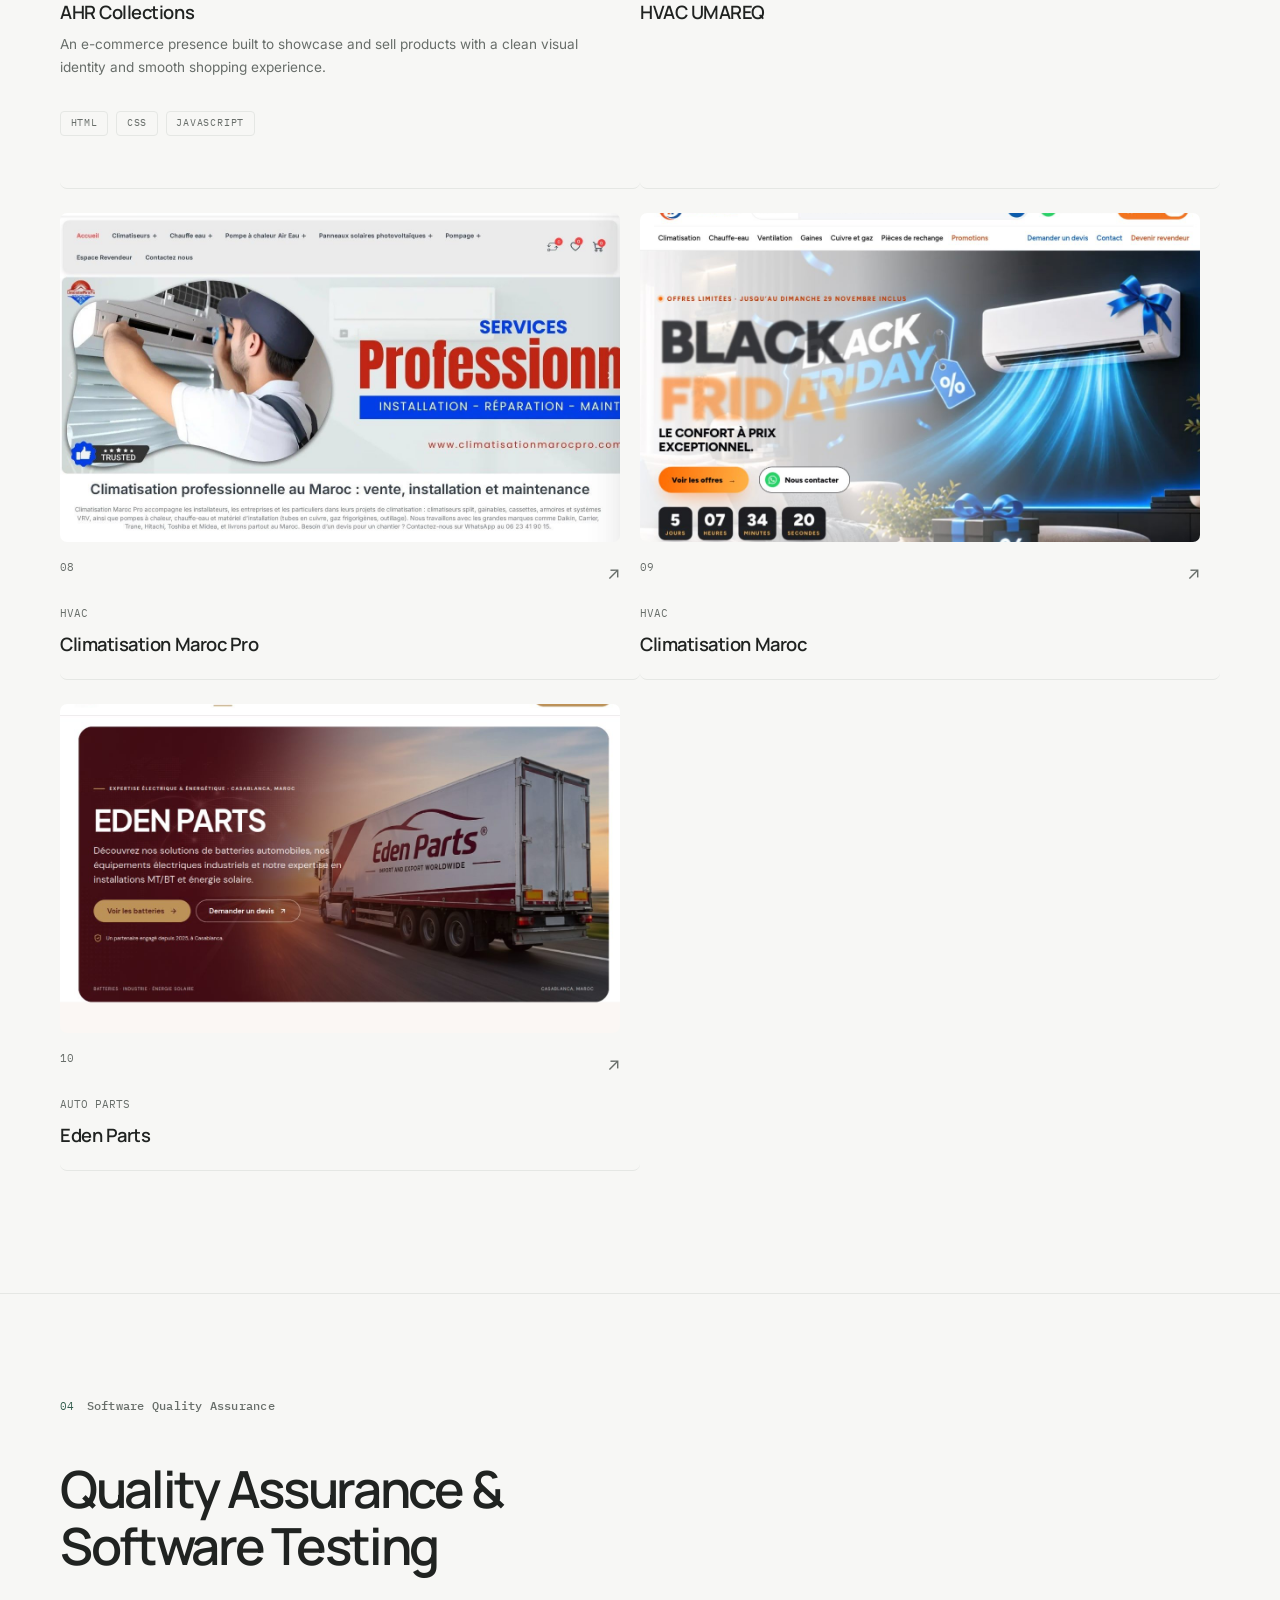
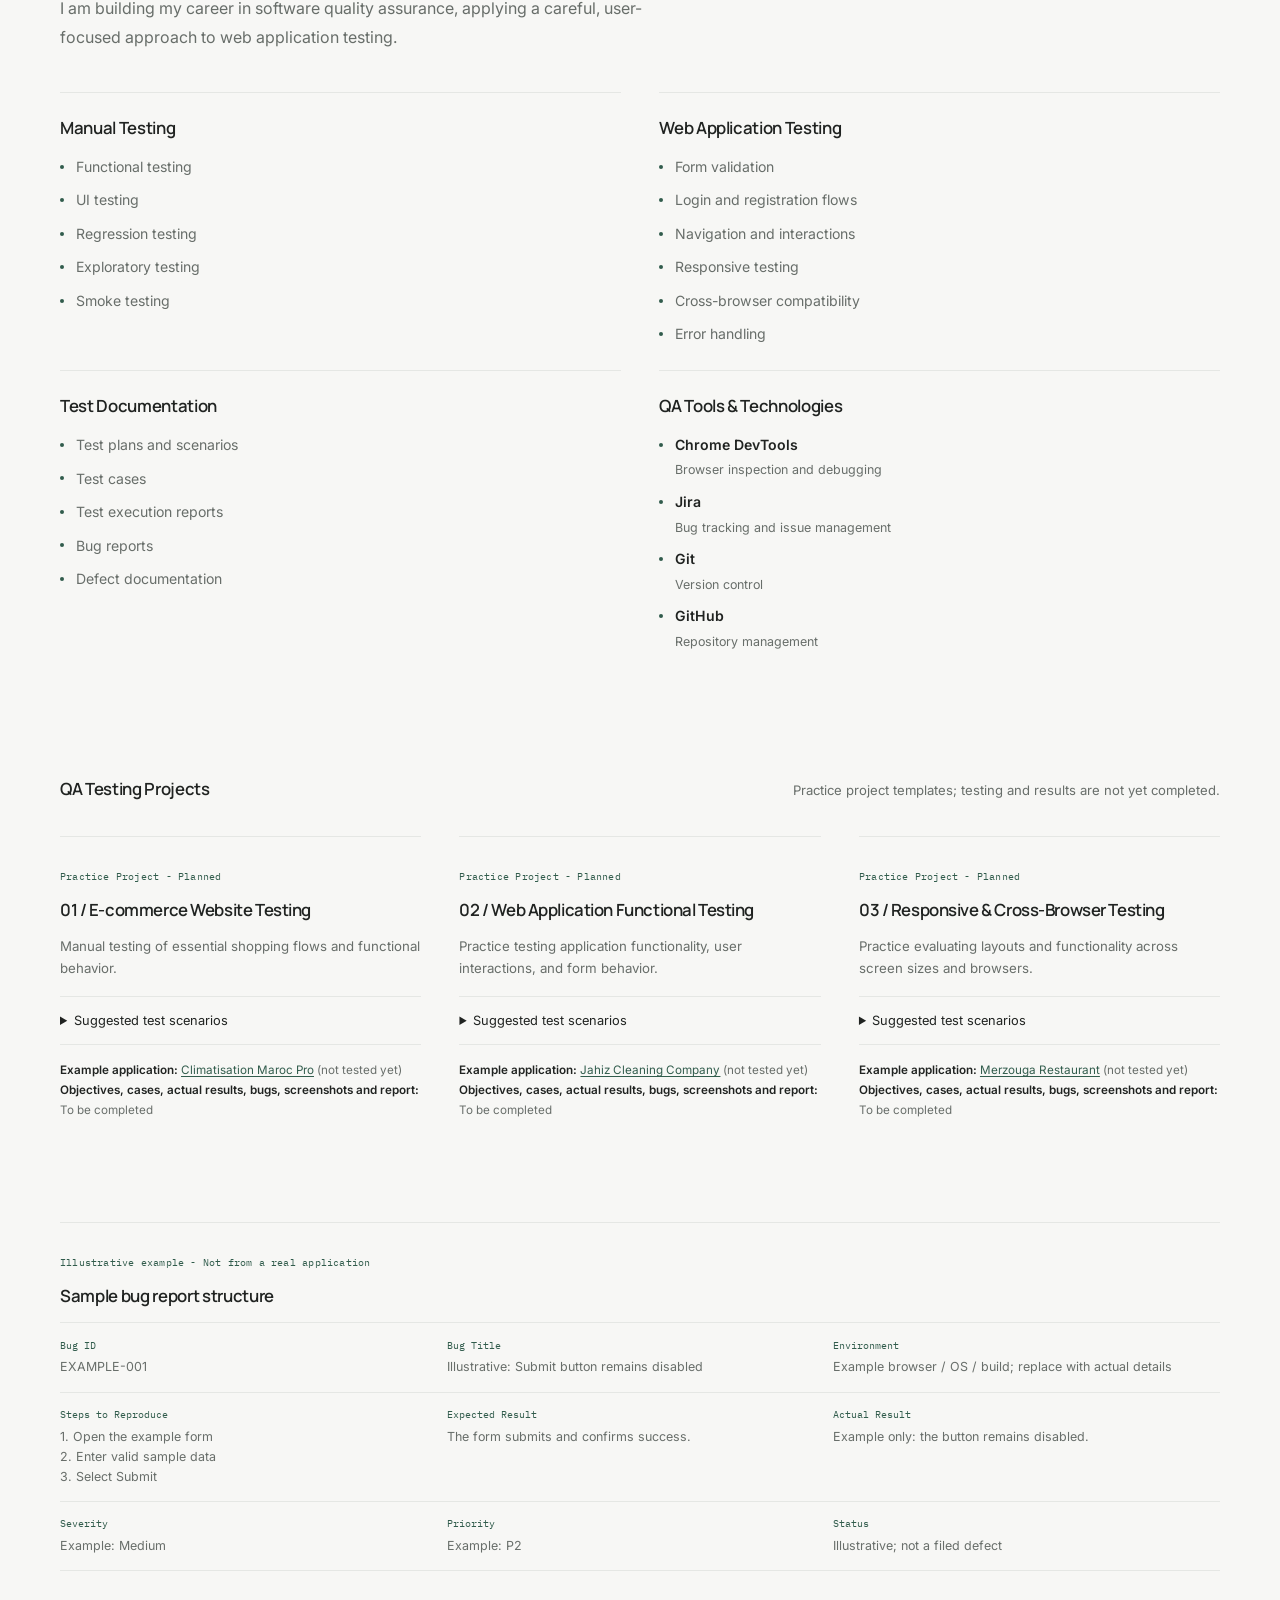
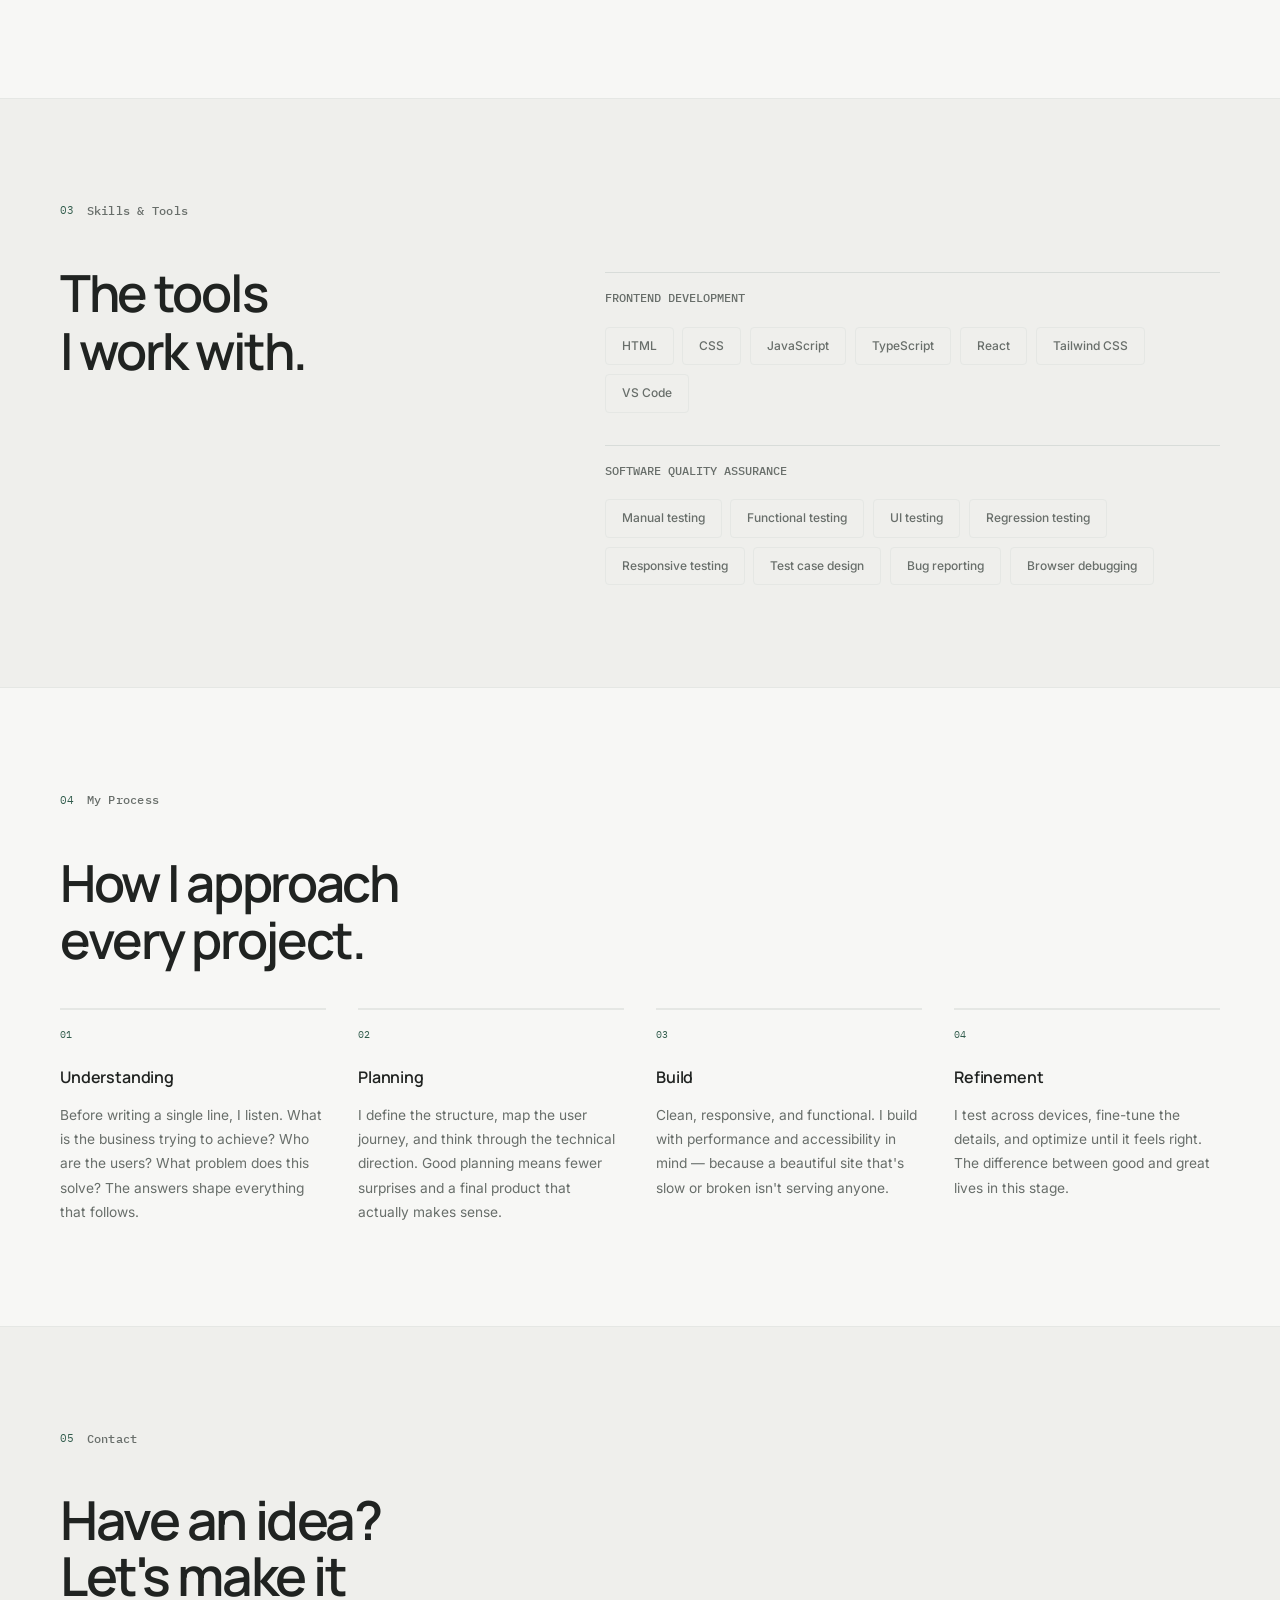
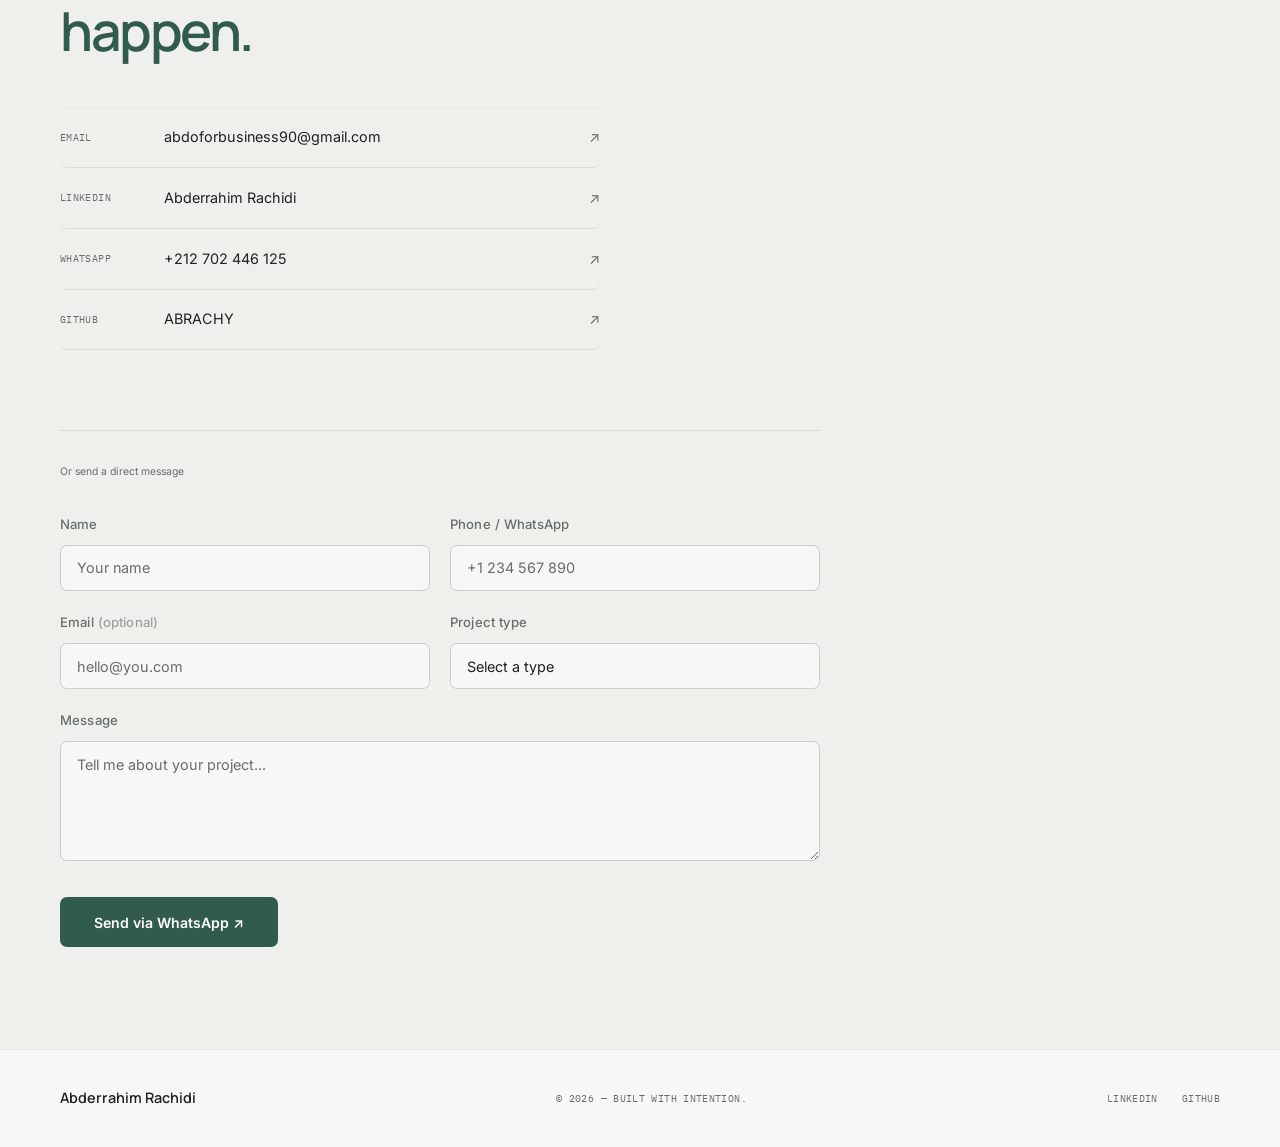
==== commit 0280fe10: "Update portfolio with trilingual support, rounded buttons, and project previews" ====
--- a/index.html
+++ b/index.html
@@ -1,43 +1,48 @@
-<!DOCTYPE html>
+﻿<!DOCTYPE html>
 <html lang="en" dir="ltr">
 
 <head>
   <meta charset="UTF-8">
   <meta name="viewport" content="width=device-width, initial-scale=1.0">
-  <title>Abderrahim Rachidi — Frontend Developer & Digital Experience Creator</title>
-  <meta name="description" content="Frontend Developer based in Morocco building clean, purposeful digital experiences.">
+  <title>Abderrahim Rachidi | Frontend Developer &amp; QA Tester</title>
+  <meta name="description" content="Portfolio of Abderrahim Rachidi, showcasing frontend development projects and software quality assurance skills.">
+  <meta property="og:title" content="Abderrahim Rachidi | Frontend Developer &amp; QA Tester">
+  <meta property="og:description" content="Frontend development projects and software quality assurance skills.">
+  <meta property="og:type" content="website">
+  <meta property="og:url" content="https://abderrahimportfolio.netlify.app/">
+  <meta property="og:image" content="https://abderrahimportfolio.netlify.app/portfopic.jpg">
   <link rel="preconnect" href="https://fonts.googleapis.com">
   <link rel="preconnect" href="https://fonts.gstatic.com" crossorigin>
-  <link href="https://fonts.googleapis.com/css2?family=Cairo:wght@400;500;600;700;800&family=IBM+Plex+Mono:wght@400&family=Inter:wght@400;500&family=Manrope:wght@800&display=swap" rel="stylesheet">
+  <link href="https://fonts.googleapis.com/css2?family=Manrope:wght@400;500;600;700&family=Inter:wght@400;500;600;700&family=IBM+Plex+Mono:wght@400;500;600&family=Cairo:wght@400;500;600;700&display=swap" rel="stylesheet">
   <link rel="stylesheet" href="style.css">
 </head>
 
 <body>
 
-  <!-- ═══════════════════ LANGUAGE SPLASH ═══════════════════ -->
+  <!-- â•â•â•â•â•â•â•â•â•â•â•â•â•â•â•â•â•â•â• LANGUAGE SPLASH â•â•â•â•â•â•â•â•â•â•â•â•â•â•â•â•â•â•â• -->
   <div id="lang-splash" role="dialog" aria-modal="true" aria-label="Language selection">
     <div class="splash-inner">
       <div class="splash-logo"><span>A</span><span class="accent-letter">R</span></div>
       <p class="splash-name">Abderrahim Rachidi</p>
-      <p class="splash-hint mono">Select · Choisir · اختر</p>
+      <p class="splash-hint mono">Select &#183; Choisir &#183; &#1575;&#1582;&#1578;&#1585;</p>
       <div class="splash-btns">
         <button class="splash-lang-btn" data-lang="en" aria-label="English">
           <span class="splang-code">EN</span>
           <span class="splang-name">English</span>
         </button>
-        <button class="splash-lang-btn" data-lang="fr" aria-label="Français">
+        <button class="splash-lang-btn" data-lang="fr" aria-label="Fran&#231;ais">
           <span class="splang-code">FR</span>
-          <span class="splang-name">Français</span>
+          <span class="splang-name">Fran&#231;ais</span>
         </button>
-        <button class="splash-lang-btn" data-lang="ar" aria-label="العربية">
-          <span class="splang-code ar-code">ع</span>
-          <span class="splang-name ar-name">العربية</span>
+        <button class="splash-lang-btn" data-lang="ar" aria-label="&#1575;&#1604;&#1593;&#1585;&#1576;&#1610;&#1577">
+          <span class="splang-code ar-code">&#1593;</span>
+          <span class="splang-name ar-name">&#1575;&#1604;&#1593;&#1585;&#1576;&#1610;&#1577;</span>
         </button>
       </div>
     </div>
   </div>
 
-  <!-- ═══════════════════════════════ NAV ═══════════════════════════════ -->
+  <!-- â•â•â•â•â•â•â•â•â•â•â•â•â•â•â•â•â•â•â•â•â•â•â•â•â•â•â•â•â•â•â• NAV â•â•â•â•â•â•â•â•â•â•â•â•â•â•â•â•â•â•â•â•â•â•â•â•â•â•â•â•â•â•â• -->
   <header id="site-header">
     <div class="nav-inner">
       <a href="#" class="nav-logo" aria-label="Home">
@@ -45,9 +50,11 @@
       </a>
 
       <nav class="nav-links" role="navigation" aria-label="Main navigation">
-        <a href="#work"    class="nav-link" data-i18n="nav_work">Work</a>
-        <a href="#about"   class="nav-link" data-i18n="nav_about">About</a>
-        <a href="#skills"  class="nav-link" data-i18n="nav_skills">Skills</a>
+        <a href="#home" class="nav-link">Home</a>
+        <a href="#about" class="nav-link" data-i18n="nav_about">About</a>
+        <a href="#work" class="nav-link">Development</a>
+        <a href="#qa-testing" class="nav-link">QA Testing</a>
+        <a href="#skills" class="nav-link" data-i18n="nav_skills">Skills</a>
         <a href="#contact" class="nav-link" data-i18n="nav_contact">Contact</a>
       </nav>
 
@@ -55,8 +62,8 @@
         <!-- Language switcher -->
         <div class="lang-switcher" aria-label="Language switcher" role="group">
           <button class="lang-sw-btn active" data-lang="en" aria-label="English">EN</button>
-          <button class="lang-sw-btn"        data-lang="fr" aria-label="Français">FR</button>
-          <button class="lang-sw-btn"        data-lang="ar" aria-label="العربية">ع</button>
+          <button class="lang-sw-btn"        data-lang="fr" aria-label="Fran&#231;ais">FR</button>
+          <button class="lang-sw-btn"        data-lang="ar" aria-label="&#1575;&#1604;&#1593;&#1585;&#1576;&#1610;&#1577">&#1593;</button>
         </div>
 
         <a href="https://www.linkedin.com/in/abderrahim-rachidi-96b049362"
@@ -82,15 +89,17 @@
     <!-- Mobile menu -->
     <div class="mobile-menu" role="dialog" aria-label="Navigation menu" aria-hidden="true">
       <nav>
-        <a href="#work"    class="mobile-link" data-i18n="nav_work">Work</a>
-        <a href="#about"   class="mobile-link" data-i18n="nav_about">About</a>
-        <a href="#skills"  class="mobile-link" data-i18n="nav_skills">Skills</a>
+        <a href="#home" class="mobile-link">Home</a>
+        <a href="#about" class="mobile-link" data-i18n="nav_about">About</a>
+        <a href="#work" class="mobile-link">Development</a>
+        <a href="#qa-testing" class="mobile-link">QA Testing</a>
+        <a href="#skills" class="mobile-link" data-i18n="nav_skills">Skills</a>
         <a href="#contact" class="mobile-link" data-i18n="nav_contact">Contact</a>
       </nav>
       <div class="mobile-lang-row">
         <button class="lang-sw-btn active" data-lang="en" aria-label="English">EN</button>
-        <button class="lang-sw-btn"        data-lang="fr" aria-label="Français">FR</button>
-        <button class="lang-sw-btn"        data-lang="ar" aria-label="العربية">ع</button>
+        <button class="lang-sw-btn"        data-lang="fr" aria-label="Fran&#231;ais">FR</button>
+        <button class="lang-sw-btn"        data-lang="ar" aria-label="&#1575;&#1604;&#1593;&#1585;&#1576;&#1610;&#1577">&#1593;</button>
       </div>
       <div class="mobile-socials">
         <a href="https://www.linkedin.com/in/abderrahim-rachidi-96b049362" target="_blank" rel="noopener noreferrer">LinkedIn</a>
@@ -103,49 +112,69 @@
 
   <main>
 
-    <!-- ══════════════════════════════ HERO ══════════════════════════════ -->
+    <!-- â•â•â•â•â•â•â•â•â•â•â•â•â•â•â•â•â•â•â•â•â•â•â•â•â•â•â•â•â•â• HERO â•â•â•â•â•â•â•â•â•â•â•â•â•â•â•â•â•â•â•â•â•â•â•â•â•â•â•â•â•â• -->
     <section class="hero" id="home" aria-labelledby="hero-headline">
+      <div class="hero-bg-grid" aria-hidden="true"></div>
 
       <div class="hero-container">
         <div class="hero-text">
+          <div class="hero-label reveal-up" aria-hidden="true">
+            <span class="avail-dot" aria-hidden="true"></span>
+            <span data-i18n="hero_avail">Available for new projects</span>
+          </div>
+
           <h1 class="hero-headline" id="hero-headline">
-            <span class="hl-line reveal-up" style="--delay:.05s" data-i18n="hero_h1">Websites made</span>
-            <span class="hl-line hl-accent reveal-up" style="--delay:.12s" data-i18n="hero_h2">with care.</span>
+            <span class="hl-line reveal-up" style="--delay:.05s" data-i18n="hero_h1">Frontend Developer</span>
+            <span class="hl-line hl-accent reveal-up" style="--delay:.12s" data-i18n="hero_h2">&amp; QA Tester</span>
           </h1>
 
-          <p class="hero-sub reveal-up" style="--delay:.38s" data-i18n="hero_sub">
-            I'm Abderrahim Rachidi — a self-taught frontend developer from Morocco.
-            I craft purposeful websites that help businesses connect with real people.
-          </p>
+          <p class="hero-sub reveal-up" style="--delay:.38s" data-i18n="hero_sub">I build web applications and test them to ensure functionality, usability, responsiveness, and reliability.</p>
 
           <div class="hero-ctas reveal-up" style="--delay:.48s">
-            <a href="#work"    class="btn-primary" data-i18n="hero_cta1">Explore My Work</a>
-            <a href="#contact" class="btn-ghost"   data-i18n="hero_cta2">Let's Talk</a>
+            <a href="#work" class="btn-primary">View Projects</a>
+            <a href="#contact" class="btn-ghost">Contact Me</a>
           </div>
 
           <div class="hero-socials reveal-up" style="--delay:.56s">
             <a href="https://www.linkedin.com/in/abderrahim-rachidi-96b049362" target="_blank" rel="noopener noreferrer">LinkedIn</a>
-            <span class="dot-sep" aria-hidden="true">·</span>
+            <span class="dot-sep" aria-hidden="true">&#183;</span>
             <a href="https://github.com/ABRACHY" target="_blank" rel="noopener noreferrer">GitHub</a>
-            <span class="dot-sep" aria-hidden="true">·</span>
+            <span class="dot-sep" aria-hidden="true">&#183;</span>
             <a href="mailto:abdoforbusiness90@gmail.com">Email</a>
           </div>
         </div>
 
         <div class="hero-visual reveal-scale" style="--delay:.1s" aria-hidden="true">
           <div class="hero-photo-frame">
-            <img src="portfopic.jpg" alt="Abderrahim Rachidi" class="hero-photo" fetchpriority="high" decoding="async">
+            <img src="portfopic.jpg" alt="Abderrahim Rachidi" class="hero-photo">
             <div class="hero-frame-deco"></div>
           </div>
-        </div>
-      </div>
-
+          <div class="hero-badge hero-badge--1">
+            <span class="mono" data-i18n="hero_badge1">Frontend Dev</span>
+          </div>
+          <div class="hero-badge hero-badge--2">
+            <span class="mono" data-i18n="hero_badge2">Morocco ðŸ‡²ðŸ‡¦</span>
+          </div>
+        </div>
+      </div>
+
+      <div class="hero-scroll" aria-hidden="true" hidden>
+        <span class="mono" data-i18n="scroll_hint">Scroll</span>
+        <div class="scroll-track"><div class="scroll-thumb"></div></div>
+      </div>
     </section>
 
-    <!-- ══════════════════════════ MARQUEE BAR ══════════════════════════ -->
-
-
-    <!-- ══════════════════════════════ ABOUT ══════════════════════════════ -->
+    <!-- â•â•â•â•â•â•â•â•â•â•â•â•â•â•â•â•â•â•â•â•â•â•â•â•â•â• MARQUEE BAR â•â•â•â•â•â•â•â•â•â•â•â•â•â•â•â•â•â•â•â•â•â•â•â•â•â• -->
+    <div class="marquee-bar" aria-hidden="true">
+      <div class="marquee-track">
+        <div class="marquee-inner">
+          <span>HTML</span><em>&#8212;</em><span>CSS</span><em>&#8212;</em><span>JavaScript</span><em>&#8212;</em><span>TypeScript</span><em>&#8212;</em><span>React</span><em>&#8212;</em><span>Tailwind CSS</span><em>&#8212;</em><span>VS Code</span><em>&#8212;</em><span>Git</span><em>&#8212;</em><span>GitHub</span><em>&#8212;</em><span>Manual Testing</span><em>&#8212;</em><span>Functional Testing</span><em>&#8212;</em><span>UI Testing</span><em>&#8212;</em><span>Regression Testing</span><em>&#8212;</em><span>Exploratory Testing</span><em>&#8212;</em><span>Smoke Testing</span><em>&#8212;</em><span>Form Validation</span><em>&#8212;</em><span>Login & Registration Testing</span><em>&#8212;</em><span>Navigation Testing</span><em>&#8212;</em><span>Responsive Testing</span><em>&#8212;</em><span>Cross-browser Testing</span><em>&#8212;</em><span>Error Handling</span><em>&#8212;</em><span>Test Plans</span><em>&#8212;</em><span>Test Scenarios</span><em>&#8212;</em><span>Test Cases</span><em>&#8212;</em><span>Test Execution Reports</span><em>&#8212;</em><span>Bug Reports</span><em>&#8212;</em><span>Defect Documentation</span><em>&#8212;</em><span>Chrome DevTools</span><em>&#8212;</em><span>Jira</span><em>&#8212;</em><span>Browser Debugging</span><em>&#8212;</em><span>HTML</span><em>&#8212;</em><span>CSS</span><em>&#8212;</em><span>JavaScript</span><em>&#8212;</em><span>TypeScript</span><em>&#8212;</em><span>React</span><em>&#8212;</em><span>Tailwind CSS</span><em>&#8212;</em><span>VS Code</span><em>&#8212;</em><span>Git</span><em>&#8212;</em><span>GitHub</span><em>&#8212;</em><span>Manual Testing</span><em>&#8212;</em><span>Functional Testing</span><em>&#8212;</em><span>UI Testing</span><em>&#8212;</em><span>Regression Testing</span><em>&#8212;</em><span>Exploratory Testing</span><em>&#8212;</em><span>Smoke Testing</span><em>&#8212;</em><span>Form Validation</span><em>&#8212;</em><span>Login & Registration Testing</span><em>&#8212;</em><span>Navigation Testing</span><em>&#8212;</em><span>Responsive Testing</span><em>&#8212;</em><span>Cross-browser Testing</span><em>&#8212;</em><span>Error Handling</span><em>&#8212;</em><span>Test Plans</span><em>&#8212;</em><span>Test Scenarios</span><em>&#8212;</em><span>Test Cases</span><em>&#8212;</em><span>Test Execution Reports</span><em>&#8212;</em><span>Bug Reports</span><em>&#8212;</em><span>Defect Documentation</span><em>&#8212;</em><span>Chrome DevTools</span><em>&#8212;</em><span>Jira</span><em>&#8212;</em><span>Browser Debugging</span><em>&#8212;</em>
+        </div>
+      </div>
+    </div>
+
+
+    <!-- â•â•â•â•â•â•â•â•â•â•â•â•â•â•â•â•â•â•â•â•â•â•â•â•â•â•â•â•â•â• ABOUT â•â•â•â•â•â•â•â•â•â•â•â•â•â•â•â•â•â•â•â•â•â•â•â•â•â•â•â•â•â• -->
     <section id="about" class="section about-section">
       <div class="section-wrap">
         <div class="section-label-row">
@@ -156,22 +185,22 @@
         <div class="about-layout">
           <div class="about-left">
             <h2 class="sec-heading reveal-up" data-i18n-html="about_heading">
-              I design and build<br>websites for <em>people</em><br>and businesses.
+              I build things<br>people <em>actually</em><br>enjoy using.
             </h2>
           </div>
 
           <div class="about-right reveal-up" style="--delay:.15s">
             <p class="about-lead" data-i18n="about_lead">
-              I'm Abderrahim — a self-taught frontend developer and digital experience creator based in Morocco.
+              I'm Abderrahim &#8212; a self-taught frontend developer and digital experience creator based in Morocco.
             </p>
             <p data-i18n="about_p1">
               I got into web development because I was fascinated by the gap between what an idea looks like in someone's head and what actually ends up on screen. That gap is where I work.
             </p>
             <p data-i18n-html="about_p2">
-              I learned by doing: building pages, fixing problems, and slowly developing a sense for what makes a digital product feel <em>right</em> — not just functional, but intentional. Every project I take on is a chance to combine clean code with thoughtful design.
+              I learned by doing: building pages, fixing problems, and slowly developing a sense for what makes a digital product feel <em>right</em> &#8212; not just functional, but intentional. Every project I take on is a chance to combine clean code with thoughtful design.
             </p>
             <p data-i18n="about_p3">
-              I care about performance, accessibility, and the kind of details most people don't consciously notice — but definitely feel.
+              I care about performance, accessibility, and the kind of details most people don't consciously notice &#8212; but definitely feel.
             </p>
 
             <div class="about-values">
@@ -190,7 +219,7 @@
     </section>
 
 
-    <!-- ═══════════════════════════════ WORK ═══════════════════════════════ -->
+    <!-- â•â•â•â•â•â•â•â•â•â•â•â•â•â•â•â•â•â•â•â•â•â•â•â•â•â•â•â•â•â•â• WORK â•â•â•â•â•â•â•â•â•â•â•â•â•â•â•â•â•â•â•â•â•â•â•â•â•â•â•â•â•â•â• -->
     <section id="work" class="section work-section">
       <div class="section-wrap">
         <div class="work-header">
@@ -201,20 +230,13 @@
           <p class="work-desc" data-i18n="work_desc">A selection of digital experiences built for real businesses.</p>
         </div>
 
-        <div class="proj-grid proj-grid--featured js-reveal" aria-label="Recent projects">
-          <article class="proj-card"><a href="https://hvac.umareq.com/" target="_blank" rel="noopener noreferrer" class="proj-card-link"><img class="proj-card-image project-logo" src="logo-hvac-umareq.png" alt="HVAC UMAREQ logo" loading="lazy" decoding="async"><div class="proj-card-top"><span class="proj-card-num mono">01</span><span class="proj-card-arrow">↗</span></div><div class="proj-card-body"><span class="proj-cat">HVAC</span><h3 class="proj-card-title">hvac.umareq.com</h3></div></a></article>
-          <article class="proj-card proj-card--offset"><a href="https://climatisationmarocpro.com/" target="_blank" rel="noopener noreferrer" class="proj-card-link"><img class="proj-card-image project-logo" src="logo-climatisation-pro.png" alt="Climatisation Maroc Pro logo" loading="lazy" decoding="async"><div class="proj-card-top"><span class="proj-card-num mono">02</span><span class="proj-card-arrow">↗</span></div><div class="proj-card-body"><span class="proj-cat">HVAC</span><h3 class="proj-card-title">climatisationmarocpro.com</h3></div></a></article>
-          <article class="proj-card"><a href="https://climatisationmaroc.com/" target="_blank" rel="noopener noreferrer" class="proj-card-link"><img class="proj-card-image project-logo" src="logo-climatisation-maroc.png" alt="Climatisation Maroc logo" loading="lazy" decoding="async"><div class="proj-card-top"><span class="proj-card-num mono">03</span><span class="proj-card-arrow">↗</span></div><div class="proj-card-body"><span class="proj-cat">HVAC</span><h3 class="proj-card-title">climatisationmaroc.com</h3></div></a></article>
-          <article class="proj-card proj-card--offset"><a href="https://eden-parts.netlify.app/" target="_blank" rel="noopener noreferrer" class="proj-card-link"><img class="proj-card-image project-logo proj-card-image--contain" src="logo-eden-parts.png" alt="Eden Parts logo" loading="lazy" decoding="async"><div class="proj-card-top"><span class="proj-card-num mono">04</span><span class="proj-card-arrow">↗</span></div><div class="proj-card-body"><span class="proj-cat">Auto parts</span><h3 class="proj-card-title">Eden Parts</h3></div></a></article>
-        </div>
-
         <!-- Project 01: Jahiz -->
         <article class="proj-featured js-reveal" aria-label="Project: Jahiz Cleaning Company">
           <a href="https://jahiz0.netlify.app" target="_blank" rel="noopener noreferrer"
              class="proj-featured-img-wrap" tabindex="-1" aria-hidden="true">
-            <div class="proj-img-inner project-logo-frame">
-              <img class="project-logo project-logo--jahiz" src="logo-jahiz.png" alt="Jahiz Cleaning Service logo" loading="lazy" decoding="async">
-              <div class="proj-img-hover"><span data-i18n="view_live">View Live ↗</span></div>
+            <div class="proj-img-inner">
+              <img src="project-jahiz.png" alt="Jahiz Cleaning Company website" loading="lazy">
+              <div class="proj-img-hover"><span data-i18n="view_live">View Live &#8599;</span></div>
             </div>
           </a>
           <div class="proj-featured-info">
@@ -228,7 +250,7 @@
               <span>HTML</span><span>CSS</span><span>JavaScript</span>
             </div>
             <div class="proj-links">
-              <a href="https://jahiz0.netlify.app" target="_blank" rel="noopener noreferrer" class="btn-outline" data-i18n="live_site">Live Site ↗</a>
+              <a href="https://jahiz0.netlify.app" target="_blank" rel="noopener noreferrer" class="btn-outline" data-i18n="live_site">Live Site &#8599;</a>
             </div>
           </div>
         </article>
@@ -237,9 +259,9 @@
         <article class="proj-featured proj-featured--rev js-reveal" aria-label="Project: Merzouga Restaurant">
           <a href="https://merzougarestaurant.com" target="_blank" rel="noopener noreferrer"
              class="proj-featured-img-wrap" tabindex="-1" aria-hidden="true">
-            <div class="proj-img-inner project-logo-frame">
-              <img class="project-logo project-logo--merzouga" src="logo-merzouga.png" alt="Merzouga Restaurant logo" loading="lazy" decoding="async">
-              <div class="proj-img-hover"><span data-i18n="view_live">View Live ↗</span></div>
+            <div class="proj-img-inner">
+              <img src="project-merzouga.png" alt="Merzouga Restaurant website" loading="lazy">
+              <div class="proj-img-hover"><span data-i18n="view_live">View Live &#8599;</span></div>
             </div>
           </a>
           <div class="proj-featured-info">
@@ -253,7 +275,7 @@
               <span>HTML</span><span>CSS</span><span>JavaScript</span>
             </div>
             <div class="proj-links">
-              <a href="https://merzougarestaurant.com" target="_blank" rel="noopener noreferrer" class="btn-outline" data-i18n="live_site">Live Site ↗</a>
+              <a href="https://merzougarestaurant.com" target="_blank" rel="noopener noreferrer" class="btn-outline" data-i18n="live_site">Live Site &#8599;</a>
             </div>
           </div>
         </article>
@@ -262,9 +284,9 @@
         <article class="proj-featured js-reveal" aria-label="Project: Eden Boutique Hotel">
           <a href="https://edenboutiquehotel.ma" target="_blank" rel="noopener noreferrer"
              class="proj-featured-img-wrap" tabindex="-1" aria-hidden="true">
-            <div class="proj-img-inner project-logo-frame">
-              <img class="project-logo project-logo--eden" src="logo-eden-hotel.jpg" alt="L Eden Boutique Hotel logo" loading="lazy" decoding="async">
-              <div class="proj-img-hover"><span data-i18n="view_live">View Live ↗</span></div>
+            <div class="proj-img-inner">
+              <img src="project-eden.png" alt="Eden Boutique Hotel website" loading="lazy">
+              <div class="proj-img-hover"><span data-i18n="view_live">View Live &#8599;</span></div>
             </div>
           </a>
           <div class="proj-featured-info">
@@ -273,12 +295,12 @@
               <span class="proj-cat" data-i18n="proj_cat_03">Hotel & Hospitality</span>
             </div>
             <h3 class="proj-title" data-i18n="proj_title_03">Eden Boutique Hotel</h3>
-            <p class="proj-desc" data-i18n="proj_desc_03">A boutique hotel site that had to feel luxurious without being slow. Gallery, booking flow, and a visual identity that communicates the intimate, premium nature of the experience — without sacrificing performance.</p>
+            <p class="proj-desc" data-i18n="proj_desc_03">A boutique hotel site that had to feel luxurious without being slow. Gallery, booking flow, and a visual identity that communicates the intimate, premium nature of the experience &#8212; without sacrificing performance.</p>
             <div class="proj-tech" aria-label="Technologies used">
               <span>WordPress</span><span>CSS</span><span>JavaScript</span>
             </div>
             <div class="proj-links">
-              <a href="https://edenboutiquehotel.ma" target="_blank" rel="noopener noreferrer" class="btn-outline" data-i18n="live_site">Live Site ↗</a>
+              <a href="https://edenboutiquehotel.ma" target="_blank" rel="noopener noreferrer" class="btn-outline" data-i18n="live_site">Live Site &#8599;</a>
             </div>
           </div>
         </article>
@@ -290,7 +312,7 @@
             <a href="https://centrenour.site" target="_blank" rel="noopener noreferrer" class="proj-card-link">
               <div class="proj-card-top">
                 <div class="proj-card-num mono" data-i18n="proj_num_04">04</div>
-                <div class="proj-card-arrow">↗</div>
+                <div class="proj-card-arrow">&#8599;</div>
               </div>
               <div class="proj-card-body">
                 <span class="proj-cat" data-i18n="proj_cat_04">Wellness</span>
@@ -305,10 +327,10 @@
 
           <article class="proj-card" aria-label="Project: Business Center">
             <a href="https://businesscenter20.netlify.app" target="_blank" rel="noopener noreferrer" class="proj-card-link">
-              <img class="proj-card-image project-logo" src="logo-business-center.png" alt="Business Center 2.0 logo" loading="lazy" decoding="async">
+              <img class="proj-card-image" src="project-businesscenter-live.jpg" alt="Business Center homepage screenshot" loading="lazy" decoding="async">
               <div class="proj-card-top">
                 <div class="proj-card-num mono" data-i18n="proj_num_05">05</div>
-                <div class="proj-card-arrow">↗</div>
+                <div class="proj-card-arrow">&#8599;</div>
               </div>
               <div class="proj-card-body">
                 <span class="proj-cat" data-i18n="proj_cat_05">Accounting</span>
@@ -323,10 +345,10 @@
 
           <article class="proj-card" aria-label="Project: AHR Collections">
             <a href="https://ahrcollections.com" target="_blank" rel="noopener noreferrer" class="proj-card-link">
-              <img class="proj-card-image project-logo" src="logo-ahr.svg" alt="AHR Collections logo" loading="lazy" decoding="async">
+              <img class="proj-card-image" src="project-ahr-collections.jpg" alt="AHR Collections homepage screenshot" loading="lazy" decoding="async">
               <div class="proj-card-top">
                 <div class="proj-card-num mono" data-i18n="proj_num_06">06</div>
-                <div class="proj-card-arrow">↗</div>
+                <div class="proj-card-arrow">&#8599;</div>
               </div>
               <div class="proj-card-body">
                 <span class="proj-cat" data-i18n="proj_cat_06">E-Commerce</span>
@@ -339,12 +361,63 @@
             </a>
           </article>
 
+          <article class="proj-card" aria-label="Project: HVAC UMAREQ">
+            <a href="https://hvac.umareq.com/" target="_blank" rel="noopener noreferrer" class="proj-card-link">
+              <img class="proj-card-image" src="project-hvac-umareq.jpg" alt="HVAC UMAREQ homepage screenshot" loading="lazy" decoding="async">
+              <div class="proj-card-top"><span class="proj-card-num mono">07</span><span class="proj-card-arrow">&#8599;</span></div>
+              <div class="proj-card-body"><span class="proj-cat">HVAC</span><h3 class="proj-card-title">HVAC UMAREQ</h3></div>
+            </a>
+          </article>
+          <article class="proj-card" aria-label="Project: Climatisation Maroc Pro">
+            <a href="https://climatisationmarocpro.com/" target="_blank" rel="noopener noreferrer" class="proj-card-link">
+              <img class="proj-card-image" src="project-climatisation-maroc-pro.jpg" alt="Climatisation Maroc Pro homepage screenshot" loading="lazy" decoding="async">
+              <div class="proj-card-top"><span class="proj-card-num mono">08</span><span class="proj-card-arrow">&#8599;</span></div>
+              <div class="proj-card-body"><span class="proj-cat">HVAC</span><h3 class="proj-card-title">Climatisation Maroc Pro</h3></div>
+            </a>
+          </article>
+          <article class="proj-card" aria-label="Project: Climatisation Maroc">
+            <a href="https://climatisationmaroc.com/" target="_blank" rel="noopener noreferrer" class="proj-card-link">
+              <img class="proj-card-image" src="project-climatisation-maroc.jpg" alt="Climatisation Maroc homepage screenshot" loading="lazy" decoding="async">
+              <div class="proj-card-top"><span class="proj-card-num mono">09</span><span class="proj-card-arrow">&#8599;</span></div>
+              <div class="proj-card-body"><span class="proj-cat">HVAC</span><h3 class="proj-card-title">Climatisation Maroc</h3></div>
+            </a>
+          </article>
+          <article class="proj-card" aria-label="Project: Eden Parts">
+            <a href="https://eden-parts.netlify.app/" target="_blank" rel="noopener noreferrer" class="proj-card-link">
+              <img class="proj-card-image" src="project-eden-parts.jpg" alt="Eden Parts homepage screenshot" loading="lazy" decoding="async">
+              <div class="proj-card-top"><span class="proj-card-num mono">10</span><span class="proj-card-arrow">&#8599;</span></div>
+              <div class="proj-card-body"><span class="proj-cat">Auto Parts</span><h3 class="proj-card-title">Eden Parts</h3></div>
+            </a>
+          </article>
         </div>
       </div>
     </section>
 
 
-    <!-- ══════════════════════════════ SKILLS ══════════════════════════════ -->
+    <!-- â•â•â•â•â•â•â•â•â•â•â•â•â•â•â•â•â•â•â•â•â•â•â•â•â•â•â•â•â•â• SKILLS â•â•â•â•â•â•â•â•â•â•â•â•â•â•â•â•â•â•â•â•â•â•â•â•â•â•â•â•â•â• -->
+
+    <section id="qa-testing" class="section qa-section" aria-labelledby="qa-heading">
+      <div class="section-wrap">
+        <div class="section-label-row"><span class="mono sec-num">04</span><span class="sec-name">Software Quality Assurance</span></div>
+        <h2 class="sec-heading reveal-up" id="qa-heading">Quality Assurance &amp; Software Testing</h2>
+        <p class="qa-intro">I am building my career in software quality assurance, applying a careful, user-focused approach to web application testing.</p>
+        <div class="qa-competency-grid">
+          <article class="qa-panel"><h3>Manual Testing</h3><ul><li>Functional testing</li><li>UI testing</li><li>Regression testing</li><li>Exploratory testing</li><li>Smoke testing</li></ul></article>
+          <article class="qa-panel"><h3>Web Application Testing</h3><ul><li>Form validation</li><li>Login and registration flows</li><li>Navigation and interactions</li><li>Responsive testing</li><li>Cross-browser compatibility</li><li>Error handling</li></ul></article>
+          <article class="qa-panel"><h3>Test Documentation</h3><ul><li>Test plans and scenarios</li><li>Test cases</li><li>Test execution reports</li><li>Bug reports</li><li>Defect documentation</li></ul></article>
+          <article class="qa-panel qa-tools"><h3>QA Tools &amp; Technologies</h3><ul><li><strong>Chrome DevTools</strong><span>Browser inspection and debugging</span></li><li><strong>Jira</strong><span>Bug tracking and issue management</span></li><li><strong>Git</strong><span>Version control</span></li><li><strong>GitHub</strong><span>Repository management</span></li></ul></article>
+        </div>
+        <div class="qa-projects"><div class="qa-project-heading"><h3>QA Testing Projects</h3><p>Practice project templates; testing and results are not yet completed.</p></div>
+          <div class="qa-project-grid">
+            <article class="qa-project-card"><span class="mono qa-status">Practice Project - Planned</span><h4>01 / E-commerce Website Testing</h4><p>Manual testing of essential shopping flows and functional behavior.</p><details><summary>Suggested test scenarios</summary><p>Registration, login/logout, product search and details, cart add/remove, quantity updates, form validation, and checkout flow.</p></details><p class="qa-project-meta"><strong>Example application:</strong> <a href="https://climatisationmarocpro.com/" target="_blank" rel="noopener noreferrer">Climatisation Maroc Pro</a> (not tested yet)<br><strong>Objectives, cases, actual results, bugs, screenshots and report:</strong> To be completed</p></article>
+            <article class="qa-project-card"><span class="mono qa-status">Practice Project - Planned</span><h4>02 / Web Application Functional Testing</h4><p>Practice testing application functionality, user interactions, and form behavior.</p><details><summary>Suggested test scenarios</summary><p>Navigation, buttons and interactive elements, input validation, required fields, invalid input, success and error messages, and browser compatibility.</p></details><p class="qa-project-meta"><strong>Example application:</strong> <a href="https://jahiz0.netlify.app/" target="_blank" rel="noopener noreferrer">Jahiz Cleaning Company</a> (not tested yet)<br><strong>Objectives, cases, actual results, bugs, screenshots and report:</strong> To be completed</p></article>
+            <article class="qa-project-card"><span class="mono qa-status">Practice Project - Planned</span><h4>03 / Responsive &amp; Cross-Browser Testing</h4><p>Practice evaluating layouts and functionality across screen sizes and browsers.</p><details><summary>Suggested test scenarios</summary><p>Desktop, tablet, and mobile layouts; navigation; responsive images; text overflow; horizontal scrolling; and layout consistency.</p></details><p class="qa-project-meta"><strong>Example application:</strong> <a href="https://merzougarestaurant.com/" target="_blank" rel="noopener noreferrer">Merzouga Restaurant</a> (not tested yet)<br><strong>Objectives, cases, actual results, bugs, screenshots and report:</strong> To be completed</p></article>
+          </div>
+        </div>
+        <article class="qa-bug-example"><div><span class="mono qa-status">Illustrative example - Not from a real application</span><h3>Sample bug report structure</h3></div><dl><div><dt>Bug ID</dt><dd>EXAMPLE-001</dd></div><div><dt>Bug Title</dt><dd>Illustrative: Submit button remains disabled</dd></div><div><dt>Environment</dt><dd>Example browser / OS / build; replace with actual details</dd></div><div><dt>Steps to Reproduce</dt><dd>1. Open the example form<br>2. Enter valid sample data<br>3. Select Submit</dd></div><div><dt>Expected Result</dt><dd>The form submits and confirms success.</dd></div><div><dt>Actual Result</dt><dd>Example only: the button remains disabled.</dd></div><div><dt>Severity</dt><dd>Example: Medium</dd></div><div><dt>Priority</dt><dd>Example: P2</dd></div><div><dt>Status</dt><dd>Illustrative; not a filed defect</dd></div></dl></article>
+      </div>
+    </section>
+
     <section id="skills" class="section skills-section">
       <div class="section-wrap">
         <div class="section-label-row">
@@ -359,17 +432,15 @@
 
           <div class="skills-groups reveal-up" style="--delay:.15s">
             <div class="skill-group">
-              <h3 class="skill-group-title mono" data-i18n="skill_group1">Languages &amp; Frameworks</h3>
+              <h3 class="skill-group-title mono" data-i18n="skill_group1">Frontend Development</h3>
               <div class="skill-tags">
                 <span>HTML</span><span>CSS</span><span>JavaScript</span>
-                <span>TypeScript</span><span>React</span><span>Tailwind CSS</span>
+                <span>TypeScript</span><span>React</span><span>Tailwind CSS</span><span>VS Code</span>
               </div>
             </div>
             <div class="skill-group">
-              <h3 class="skill-group-title mono" data-i18n="skill_group2">Development Tools</h3>
-              <div class="skill-tags">
-                <span>Git</span><span>GitHub</span><span>VS Code</span>
-              </div>
+              <h3 class="skill-group-title mono">Software Quality Assurance</h3>
+              <div class="skill-tags"><span>Manual testing</span><span>Functional testing</span><span>UI testing</span><span>Regression testing</span><span>Responsive testing</span><span>Test case design</span><span>Bug reporting</span><span>Browser debugging</span></div>
             </div>
           </div>
         </div>
@@ -377,7 +448,7 @@
     </section>
 
 
-    <!-- ══════════════════════════════ PROCESS ══════════════════════════════ -->
+    <!-- â•â•â•â•â•â•â•â•â•â•â•â•â•â•â•â•â•â•â•â•â•â•â•â•â•â•â•â•â•â• PROCESS â•â•â•â•â•â•â•â•â•â•â•â•â•â•â•â•â•â•â•â•â•â•â•â•â•â•â•â•â•â• -->
     <section id="process" class="section process-section">
       <div class="section-wrap">
         <div class="section-label-row">
@@ -393,28 +464,28 @@
             <span class="mono step-num">01</span>
             <div class="step-body">
               <h3 data-i18n="step1_title">Understanding</h3>
-            <p data-i18n="step1_desc">First, I learn about your business, your customers, and what the site needs to do.</p>
+              <p data-i18n="step1_desc">Before writing a single line, I listen. What is the business trying to achieve? Who are the users? What problem does this solve? The answers shape everything that follows.</p>
             </div>
           </div>
           <div class="process-step js-reveal">
             <span class="mono step-num">02</span>
             <div class="step-body">
               <h3 data-i18n="step2_title">Planning</h3>
-              <p data-i18n="step2_desc">I plan the pages and agree on the visual direction before development starts.</p>
+              <p data-i18n="step2_desc">I define the structure, map the user journey, and think through the technical direction. Good planning means fewer surprises and a final product that actually makes sense.</p>
             </div>
           </div>
           <div class="process-step js-reveal">
             <span class="mono step-num">03</span>
             <div class="step-body">
               <h3 data-i18n="step3_title">Build</h3>
-              <p data-i18n="step3_desc">I build the site to work across screen sizes, with attention to speed and accessibility.</p>
+              <p data-i18n="step3_desc">Clean, responsive, and functional. I build with performance and accessibility in mind &#8212; because a beautiful site that's slow or broken isn't serving anyone.</p>
             </div>
           </div>
           <div class="process-step js-reveal">
             <span class="mono step-num">04</span>
             <div class="step-body">
               <h3 data-i18n="step4_title">Refinement</h3>
-              <p data-i18n="step4_desc">We review the finished site, make any final adjustments, and prepare it to go live.</p>
+              <p data-i18n="step4_desc">I test across devices, fine-tune the details, and optimize until it feels right. The difference between good and great lives in this stage.</p>
             </div>
           </div>
         </div>
@@ -422,7 +493,7 @@
     </section>
 
 
-    <!-- ══════════════════════════════ CONTACT ══════════════════════════════ -->
+    <!-- â•â•â•â•â•â•â•â•â•â•â•â•â•â•â•â•â•â•â•â•â•â•â•â•â•â•â•â•â•â• CONTACT â•â•â•â•â•â•â•â•â•â•â•â•â•â•â•â•â•â•â•â•â•â•â•â•â•â•â•â•â•â• -->
     <section id="contact" class="section contact-section">
       <div class="section-wrap">
         <div class="contact-top">
@@ -438,25 +509,25 @@
             <a href="mailto:abdoforbusiness90@gmail.com" class="contact-ch">
               <span class="mono ch-label" data-i18n="ch_email">Email</span>
               <span class="ch-value">abdoforbusiness90@gmail.com</span>
-              <span class="ch-arrow">↗</span>
+              <span class="ch-arrow">&#8599;</span>
             </a>
             <a href="https://www.linkedin.com/in/abderrahim-rachidi-96b049362"
                target="_blank" rel="noopener noreferrer" class="contact-ch">
               <span class="mono ch-label" data-i18n="ch_linkedin">LinkedIn</span>
               <span class="ch-value" data-i18n="ch_linkedin_val">Abderrahim Rachidi</span>
-              <span class="ch-arrow">↗</span>
+              <span class="ch-arrow">&#8599;</span>
             </a>
             <a href="https://wa.me/212702446125"
                target="_blank" rel="noopener noreferrer" class="contact-ch">
               <span class="mono ch-label" data-i18n="ch_whatsapp">WhatsApp</span>
               <span class="ch-value">+212 702 446 125</span>
-              <span class="ch-arrow">↗</span>
+              <span class="ch-arrow">&#8599;</span>
             </a>
             <a href="https://github.com/ABRACHY"
                target="_blank" rel="noopener noreferrer" class="contact-ch">
               <span class="mono ch-label" data-i18n="ch_github">GitHub</span>
               <span class="ch-value">ABRACHY</span>
-              <span class="ch-arrow">↗</span>
+              <span class="ch-arrow">&#8599;</span>
             </a>
           </div>
         </div>
@@ -507,7 +578,7 @@
                         data-i18n-ph="f_msg_ph" required></textarea>
             </div>
             <button type="submit" class="btn-primary btn-submit" data-i18n="f_submit">
-              Send via WhatsApp ↗
+              Send via WhatsApp &#8599;
             </button>
           </form>
         </div>
@@ -516,13 +587,13 @@
 
   </main>
 
-  <!-- ════════════════════════════════ FOOTER ════════════════════════════════ -->
+  <!-- â•â•â•â•â•â•â•â•â•â•â•â•â•â•â•â•â•â•â•â•â•â•â•â•â•â•â•â•â•â•â•â• FOOTER â•â•â•â•â•â•â•â•â•â•â•â•â•â•â•â•â•â•â•â•â•â•â•â•â•â•â•â•â•â•â•â• -->
   <footer>
     <div class="footer-inner">
       <span class="footer-brand">Abderrahim Rachidi</span>
       <span class="mono footer-copy">
-        © <span id="footer-year">2026</span>
-        <span data-i18n="footer_copy">— Built with intention.</span>
+        &copy; <span id="footer-year">2026</span>
+        <span data-i18n="footer_copy">&#8212; Built with intention.</span>
       </span>
       <div class="footer-socials">
         <a href="https://www.linkedin.com/in/abderrahim-rachidi-96b049362" target="_blank" rel="noopener noreferrer">LinkedIn</a>
--- a/style.css
+++ b/style.css
@@ -699,7 +699,7 @@
   align-items: center;
   gap: 1.75rem;
   width: max-content;
-  animation: marquee-scroll 28s linear infinite;
+  animation: marquee-scroll 90s linear infinite;
 }
 
 .marquee-inner span {
@@ -1591,7 +1591,7 @@
 .hero-label,
 .hero-scroll { display: none; }
 .avail-dot { animation: none; box-shadow: none; }
-.marquee-inner { animation: marquee-scroll 28s linear infinite; }
+.marquee-inner { animation: marquee-scroll 90s linear infinite; }
 
 /* Small, focused refinements requested for the current design. */
 .hero-headline { font-size: clamp(2.65rem, 5.15vw, 4.7rem); }
@@ -1837,3 +1837,339 @@
   border-radius: var(--site-corner);
 }
 .proj-card-image { border-radius: var(--site-corner); }
+.form-group label,
+.form-group .optional {
+  font-family: var(--font-body);
+  font-size: 0.82rem;
+  font-weight: 500;
+  letter-spacing: 0.01em;
+  text-transform: none;
+}
+
+
+/* QA portfolio additions */
+:root { --font-display: 'Syne', sans-serif; --font-body: 'Plus Jakarta Sans', sans-serif; --font-mono: 'Space Mono', monospace; }
+.nav-links { gap: clamp(.8rem, 1.8vw, 1.8rem); }
+.qa-section { background: #111110; border-top: 1px solid var(--clr-border); }
+.qa-section .section-wrap { padding-top: clamp(4rem, 8vw, 7rem); }
+.qa-section .sec-heading { max-width: 17ch; }
+.qa-intro { max-width: 62ch; margin: 1.25rem 0 2.5rem; color: var(--clr-muted); line-height: 1.8; }
+.qa-competency-grid, .qa-project-grid { display: grid; grid-template-columns: repeat(2, minmax(0,1fr)); gap: 1px; background: var(--clr-border); border: 1px solid var(--clr-border); }
+.qa-panel, .qa-project-card { min-width: 0; padding: clamp(1.25rem, 2.5vw, 2rem); background: #151513; }
+.qa-panel h3, .qa-project-heading h3, .qa-bug-example h3 { margin-bottom: 1rem; font: 700 1.15rem/1.3 var(--font-display); letter-spacing: -.025em; }
+.qa-panel ul { list-style: none; display: grid; gap: .6rem; color: var(--clr-muted); font-size: .88rem; }
+.qa-panel li { padding-inline-start: 1rem; position: relative; }
+.qa-panel li::before { content: ''; position: absolute; inset-inline-start: 0; top: .7em; width: 4px; height: 4px; background: var(--clr-accent); border-radius: 50%; }
+.qa-tools ul li { display: grid; gap: .15rem; }
+.qa-tools li strong { color: var(--clr-text); font-weight: 600; }
+.qa-tools li span { font-size: .78rem; }
+.qa-projects { margin-top: clamp(4rem, 8vw, 7rem); }
+.qa-project-heading { display: flex; justify-content: space-between; align-items: baseline; gap: 2rem; margin-bottom: 1.25rem; }
+.qa-project-heading p { color: var(--clr-muted); font-size: .82rem; }
+.qa-project-grid { grid-template-columns: repeat(3, minmax(0,1fr)); }
+.qa-project-card { padding: clamp(1.1rem, 2vw, 1.6rem); }
+.qa-status { display: inline-block; margin-bottom: .9rem; color: var(--clr-accent); font-size: .62rem; line-height: 1.6; text-transform: uppercase; letter-spacing: .06em; }
+.qa-project-card h4 { margin-bottom: .8rem; font: 700 1.15rem/1.35 var(--font-display); letter-spacing: -.035em; }
+.qa-project-card > p { color: var(--clr-muted); font-size: .83rem; line-height: 1.7; }
+.qa-project-card details { margin: 1rem 0; border-top: 1px solid var(--clr-border); border-bottom: 1px solid var(--clr-border); padding: .8rem 0; }
+.qa-project-card summary { cursor: pointer; font-size: .8rem; }
+.qa-project-card details p { margin-top: .65rem; color: var(--clr-muted); font-size: .78rem; line-height: 1.7; }
+.qa-project-card .qa-project-meta { margin-top: 1rem; font-size: .73rem; }
+.qa-project-meta strong { color: var(--clr-text); font-weight: 600; }
+.qa-bug-example { margin-top: clamp(3rem, 6vw, 5rem); padding: clamp(1.25rem, 3vw, 2rem); border: 1px solid var(--clr-border); background: #151513; }
+.qa-bug-example dl { display: grid; grid-template-columns: repeat(3, minmax(0,1fr)); gap: 0; border-top: 1px solid var(--clr-border); }
+.qa-bug-example dl > div { min-width: 0; padding: .9rem .8rem .9rem 0; border-bottom: 1px solid var(--clr-border); }
+.qa-bug-example dt { color: var(--clr-accent); font: 400 .65rem var(--font-mono); text-transform: uppercase; letter-spacing: .04em; }
+.qa-bug-example dd { margin-top: .35rem; color: var(--clr-muted); font-size: .78rem; line-height: 1.6; overflow-wrap: anywhere; }
+#about, #work, #qa-testing, #skills, #contact { scroll-margin-top: 90px; }
+@media (max-width: 900px) { .qa-project-grid { grid-template-columns: 1fr; } }
+@media (max-width: 680px) {
+  .nav-links { display: none; }
+  .qa-competency-grid { grid-template-columns: 1fr; }
+  .qa-project-heading { display: block; }
+  .qa-project-heading p { margin-top: -.4rem; }
+  .qa-bug-example dl { grid-template-columns: repeat(2, minmax(0,1fr)); }
+}
+
+
+/* Visual refinement: warm neutrals, measured type, and consistent editorial spacing. */
+:root {
+  --clr-bg: #F7F7F5;
+  --clr-surface: #FFFFFF;
+  --clr-surface-2: #EFEFEC;
+  --clr-border: #E5E7E4;
+  --clr-text: #202321;
+  --clr-muted: #686E6A;
+  --clr-muted-2: #686E6A;
+  --clr-accent: #315C4C;
+  --clr-accent-dim: rgba(49, 92, 76, .08);
+  --font-display: 'Manrope', sans-serif;
+  --font-body: 'Inter', sans-serif;
+  --font-mono: 'IBM Plex Mono', monospace;
+  --nav-h: 76px;
+  --radius-sm: 5px;
+  --radius-md: 7px;
+  --radius-lg: 12px;
+  --site-corner: 7px;
+}
+
+html { scroll-padding-top: 88px; }
+body {
+  background: var(--clr-bg);
+  color: var(--clr-text);
+  font-family: var(--font-body);
+  font-size: 1rem;
+  line-height: 1.7;
+}
+[dir="rtl"] body,
+[dir="rtl"] .splash-inner { font-family: 'Cairo', sans-serif; }
+[dir="rtl"] .mono { font-family: 'Cairo', sans-serif; letter-spacing: 0; }
+
+.section-wrap,
+.nav-inner,
+.hero-container,
+.hero-scroll,
+.footer-inner {
+  width: min(100% - 3rem, 1160px);
+}
+.section-wrap { padding-block: clamp(4.5rem, 8vw, 7rem); }
+
+#site-header {
+  height: var(--nav-h);
+  background: rgba(247, 247, 245, .96);
+  border-bottom: 1px solid var(--clr-border);
+  box-shadow: none;
+  backdrop-filter: blur(12px);
+  -webkit-backdrop-filter: blur(12px);
+}
+#site-header.scrolled {
+  background: rgba(247, 247, 245, .97);
+  box-shadow: 0 1px 0 var(--clr-border);
+}
+.nav-inner { height: var(--nav-h); }
+.nav-logo { color: var(--clr-text); font-size: 1.3rem; font-weight: 700; letter-spacing: -.06em; }
+.accent-letter { color: var(--clr-accent); }
+.nav-links { gap: clamp(1rem, 2.2vw, 2rem); }
+.nav-link { color: var(--clr-muted); font-size: .82rem; font-weight: 500; letter-spacing: 0; }
+.nav-link:hover, .nav-link.active { color: var(--clr-accent); }
+.nav-link::after { background: var(--clr-accent); }
+.nav-actions { gap: .8rem; }
+.nav-social { color: var(--clr-muted); }
+.nav-social:hover { color: var(--clr-accent); }
+.lang-switcher { border-color: var(--clr-border); background: transparent; }
+.lang-sw-btn { color: var(--clr-muted); }
+.lang-sw-btn.active { color: var(--clr-accent); background: var(--clr-accent-dim); }
+.mobile-menu { background: var(--clr-bg); }
+.mobile-link { color: var(--clr-text); }
+
+.hero {
+  min-height: min(790px, 100svh);
+  padding-top: var(--nav-h);
+  background: var(--clr-bg);
+}
+.hero-container {
+  grid-template-columns: minmax(0, 1.12fr) minmax(280px, .78fr);
+  gap: clamp(2.5rem, 7vw, 6rem);
+  padding-block: clamp(4rem, 8vh, 6.5rem);
+}
+.hero-text { max-width: 620px; }
+.hero-headline {
+  max-width: 12ch;
+  margin-bottom: 1.25rem;
+  font-size: clamp(2.8rem, 5.2vw, 5.2rem);
+  font-weight: 700;
+  line-height: 1.04;
+  letter-spacing: -.055em;
+}
+.hero-headline .hl-line { min-height: 0; }
+.hl-accent { color: var(--clr-accent); }
+.hero-sub { max-width: 48ch; color: var(--clr-muted); font-size: 1rem; line-height: 1.8; }
+.hero-ctas { gap: .75rem; }
+.btn-primary, .btn-ghost, .btn-outline {
+  border-radius: var(--site-corner);
+  font-family: var(--font-body);
+  font-size: .88rem;
+  font-weight: 600;
+  letter-spacing: 0;
+}
+.btn-primary { color: #fff; background: var(--clr-accent); border-color: var(--clr-accent); }
+.btn-primary:hover { color: #fff; background: #274B3E; border-color: #274B3E; }
+.btn-ghost { color: var(--clr-text); border-color: #C8CECA; }
+.btn-ghost:hover { color: var(--clr-accent); border-color: var(--clr-accent); }
+.btn-outline:hover { color: var(--clr-accent); }
+.hero-socials a { color: var(--clr-muted); }
+.hero-socials a:hover { color: var(--clr-accent); }
+.hero-photo-frame { border: 1px solid var(--clr-border); border-radius: var(--site-corner); background: var(--clr-surface-2); }
+.hero-photo { filter: saturate(.92); }
+
+.marquee-bar { background: var(--clr-surface-2); border-block: 1px solid var(--clr-border); color: var(--clr-muted); }
+.marquee-inner { font-family: var(--font-mono); font-size: .72rem; letter-spacing: .02em; }
+.section-label-row { gap: .75rem; margin-bottom: clamp(1.75rem, 4vw, 2.75rem); }
+.sec-num { color: var(--clr-accent); }
+.sec-name {
+  color: var(--clr-muted);
+  font: 500 .72rem/1.4 var(--font-mono);
+  text-transform: none;
+  letter-spacing: .02em;
+}
+.sec-heading {
+  color: var(--clr-text);
+  font-size: clamp(2.1rem, 4vw, 3.7rem);
+  font-weight: 600;
+  line-height: 1.12;
+  letter-spacing: -.045em;
+}
+.sec-heading em, .contact-headline em { color: var(--clr-accent); font-style: normal; }
+
+.about-section, .skills-section, .contact-section { background: var(--clr-surface-2); }
+.about-layout { display: block; }
+.about-left { max-width: 850px; margin-bottom: clamp(2rem, 5vw, 4rem); }
+.about-right {
+  max-width: 900px;
+  margin-inline-start: auto;
+  column-gap: clamp(1.5rem, 5vw, 5rem);
+  row-gap: .75rem;
+}
+.about-right p { color: var(--clr-muted); font-size: .94rem; line-height: 1.8; }
+.about-right .about-lead { color: var(--clr-text); font-size: 1.08rem; }
+.value-label { color: var(--clr-accent); font-family: var(--font-mono); font-size: .75rem; }
+.value-text { color: var(--clr-text); }
+
+.work-section, .process-section, .qa-section { background: var(--clr-bg); }
+.work-header { margin-bottom: 2.5rem; }
+.work-desc { color: var(--clr-muted); font-size: .88rem; line-height: 1.7; }
+.proj-featured, .proj-featured--rev {
+  gap: clamp(2rem, 6vw, 5rem);
+  padding-block: clamp(2.5rem, 5vw, 4.5rem);
+  border-top-color: var(--clr-border);
+}
+.proj-featured-img-wrap, .proj-img-inner { border-radius: var(--site-corner); background: var(--clr-surface-2); }
+.proj-img-hover { background: rgba(32, 35, 33, .36); }
+.proj-grid--featured .proj-card-image { background: var(--clr-surface-2); }
+.avail-dot { background: var(--clr-accent); box-shadow: 0 0 0 4px var(--clr-accent-dim); }
+.proj-title { color: var(--clr-text); font-size: clamp(1.55rem, 2.7vw, 2.5rem); font-weight: 600; line-height: 1.15; letter-spacing: -.045em; }
+.proj-desc { color: var(--clr-muted); font-size: .92rem; line-height: 1.8; }
+.proj-cat, .proj-num, .proj-card-num { color: var(--clr-muted); font-family: var(--font-mono); font-size: .7rem; letter-spacing: 0; }
+.proj-tech span, .skill-tags span {
+  color: var(--clr-muted);
+  border-color: var(--clr-border);
+  background: transparent;
+  border-radius: 4px;
+  font-size: .75rem;
+}
+.proj-tech span:hover, .skill-tags span:hover { color: var(--clr-accent); border-color: var(--clr-accent); background: transparent; }
+.proj-grid:not(.proj-grid--featured) { border-top-color: var(--clr-border); }
+.proj-grid:not(.proj-grid--featured) .proj-card { border-bottom-color: var(--clr-border); }
+.proj-grid:not(.proj-grid--featured) .proj-card-link { padding: 1.5rem 1.25rem 1.5rem 0; }
+.proj-card-title { color: var(--clr-text); font-family: var(--font-display); font-weight: 600; letter-spacing: -.025em; }
+.proj-card-body p { color: var(--clr-muted); }
+
+.skills-layout { grid-template-columns: .85fr 1.15fr; gap: clamp(2rem, 7vw, 6rem); }
+.skills-heading { max-width: 11ch; }
+.skill-group { border-top-color: #D8DCD9; }
+.skill-group-title { color: var(--clr-muted); font: 500 .74rem/1.5 var(--font-mono); letter-spacing: 0; }
+.skill-tags { gap: .55rem; }
+
+.process-heading { max-width: 14ch; margin-bottom: 2.5rem; }
+.process-steps { gap: clamp(1rem, 2.5vw, 2rem); }
+.process-step { border-top-color: var(--clr-border); }
+.process-step:hover { border-top-color: var(--clr-accent); }
+.step-num { color: var(--clr-accent); font-family: var(--font-mono); }
+.step-body h3 { color: var(--clr-text); font-family: var(--font-display); font-size: 1rem; font-weight: 600; }
+.step-body p { color: var(--clr-muted); font-size: .86rem; line-height: 1.75; }
+
+.qa-section { border-top-color: var(--clr-border); }
+.qa-intro { color: var(--clr-muted); }
+.qa-competency-grid, .qa-project-grid { gap: 0 clamp(1.25rem, 3vw, 2.5rem); border: 0; background: transparent; }
+.qa-panel, .qa-project-card { padding: 1.5rem 0; background: transparent; border-top: 1px solid var(--clr-border); }
+.qa-panel h3, .qa-project-heading h3, .qa-bug-example h3 { color: var(--clr-text); font-size: 1.05rem; font-weight: 600; letter-spacing: -.02em; }
+.qa-panel ul, .qa-project-card > p, .qa-project-card details p, .qa-project-heading p { color: var(--clr-muted); }
+.qa-tools li strong { color: var(--clr-text); }
+.qa-status { color: var(--clr-accent); font-size: .65rem; letter-spacing: .02em; text-transform: none; }
+.qa-project-grid { grid-template-columns: repeat(3, minmax(0, 1fr)); }
+.qa-project-card h4 { color: var(--clr-text); font-size: 1.05rem; font-weight: 600; letter-spacing: -.025em; }
+.qa-project-card details { border-color: var(--clr-border); }
+.qa-project-card summary { color: var(--clr-text); }
+.qa-project-meta strong { color: var(--clr-text); }
+.qa-project-meta a { color: var(--clr-accent); text-decoration: underline; text-underline-offset: .18em; }
+.qa-bug-example { padding: 1.5rem 0; border: 0; border-top: 1px solid var(--clr-border); background: transparent; }
+.qa-bug-example dl { border-top-color: var(--clr-border); }
+.qa-bug-example dl > div { border-bottom-color: var(--clr-border); }
+.qa-bug-example dt { color: var(--clr-accent); text-transform: none; letter-spacing: 0; }
+.qa-bug-example dd { color: var(--clr-muted); }
+
+.contact-top { gap: 1.5rem clamp(2rem, 5vw, 4rem); }
+.contact-headline { color: var(--clr-text); font-size: clamp(2.25rem, 4.2vw, 3.8rem); font-weight: 600; letter-spacing: -.045em; }
+.contact-ch { border-bottom-color: #D8DCD9; }
+.contact-form-wrap { border-top-color: #D8DCD9; }
+.form-group input, .form-group select, .form-group textarea {
+  color: var(--clr-text);
+  background: var(--clr-bg);
+  border-color: #C9CFCC;
+  border-radius: var(--site-corner);
+}
+.form-group input::placeholder, .form-group textarea::placeholder { color: #686E6A; opacity: 1; }
+.form-group input:focus, .form-group select:focus, .form-group textarea:focus { border-color: var(--clr-accent); outline-color: var(--clr-accent); }
+footer { color: var(--clr-muted); background: var(--clr-bg); border-top-color: var(--clr-border); }
+.footer-brand { color: var(--clr-text); font-family: var(--font-display); font-weight: 600; }
+.footer-copy, .footer-socials a { color: var(--clr-muted); }
+.footer-socials a:hover { color: var(--clr-accent); }
+
+#lang-splash { color: var(--clr-text); background: var(--clr-bg); }
+.splash-name, .splash-hint { color: var(--clr-muted); }
+.splash-lang-btn { color: var(--clr-text); background: var(--clr-surface); border-color: var(--clr-border); }
+.splash-lang-btn:hover, .splash-lang-btn:focus-visible { border-color: var(--clr-accent); background: var(--clr-accent-dim); }
+.splang-code { color: var(--clr-accent); }
+.nav-menu-btn .bar { background: var(--clr-text); }
+
+@media (max-width: 900px) {
+  .hero-container { grid-template-columns: minmax(0, 1.1fr) minmax(0, .8fr); gap: 2rem; padding-block: 3rem 4rem; }
+  .hero-visual { order: 0; justify-content: flex-end; }
+  .hero-photo-frame { width: min(100%, 310px); }
+}
+@media (max-width: 1024px) {
+  .section-wrap, .nav-inner, .hero-container, .hero-scroll, .footer-inner { width: min(100% - 2.5rem, 900px); }
+  .hero-container { gap: 2.5rem; }
+  .proj-featured, .proj-featured--rev, .proj-featured:nth-of-type(even) { gap: 2rem; }
+  .qa-project-grid { grid-template-columns: repeat(2, minmax(0, 1fr)); }
+}
+@media (max-width: 768px) {
+  :root { --nav-h: 64px; }
+  #site-header, .nav-inner { height: var(--nav-h); }
+  .hero { padding-top: var(--nav-h); }
+  .hero-container { width: min(100% - 2.5rem, 600px); grid-template-columns: 1fr; padding-block: 3rem 4rem; }
+  .hero-visual { order: -1; justify-content: flex-start; }
+  .hero-headline { font-size: clamp(2.5rem, 9vw, 3.6rem); }
+  .section-wrap { width: min(100% - 2.5rem, 600px); padding-block: 4.5rem; }
+  .sec-heading { font-size: clamp(2rem, 7vw, 3rem); }
+  .about-right { grid-template-columns: 1fr; }
+  .about-right .about-lead, .about-right p:nth-of-type(2), .about-right p:nth-of-type(3), .about-right p:nth-of-type(4) { grid-column: 1; }
+  .about-values { grid-template-columns: 1fr; }
+  .proj-grid--featured { gap: 2rem; }
+  .proj-grid--featured .proj-card:nth-child(even) { margin-top: 0; }
+  .proj-grid:not(.proj-grid--featured) { grid-template-columns: 1fr; }
+  .skills-layout { grid-template-columns: 1fr; gap: 2rem; }
+  .process-steps { grid-template-columns: repeat(2, minmax(0, 1fr)); }
+  .contact-top { grid-template-columns: 1fr; }
+  .contact-headline { font-size: clamp(2.1rem, 8vw, 3rem); }
+}
+@media (max-width: 560px) {
+  .section-wrap, .nav-inner, .hero-container, .hero-scroll, .footer-inner { width: min(100% - 2rem, 480px); }
+  .hero-container { display: flex; flex-direction: column; align-items: stretch; gap: 2rem; padding-block: 2rem 3.5rem; }
+  .hero-visual { order: 0; justify-content: flex-start; }
+  .hero-text { order: 1; }
+  .hero-photo-frame { width: min(78%, 320px); aspect-ratio: 1.05; }
+  .hero-headline { max-width: 13ch; font-size: clamp(2.35rem, 11vw, 3.2rem); }
+  .hero-ctas { flex-direction: row; gap: .65rem; }
+  .hero-ctas .btn-primary, .hero-ctas .btn-ghost { width: auto; min-height: 46px; padding-inline: 1rem; }
+  .proj-grid--featured { grid-template-columns: 1fr; }
+  .proj-featured, .proj-featured--rev, .proj-featured:nth-of-type(even) { grid-template-columns: 1fr; gap: 1.5rem; }
+  .qa-competency-grid, .qa-project-grid { grid-template-columns: 1fr; }
+  .qa-project-heading { display: block; }
+  .qa-bug-example dl { grid-template-columns: repeat(2, minmax(0,1fr)); }
+  .process-steps { grid-template-columns: 1fr; }
+  .form-row { grid-template-columns: 1fr; }
+}
+@media (prefers-reduced-motion: reduce) {
+  .marquee-inner { animation: none; }
+}
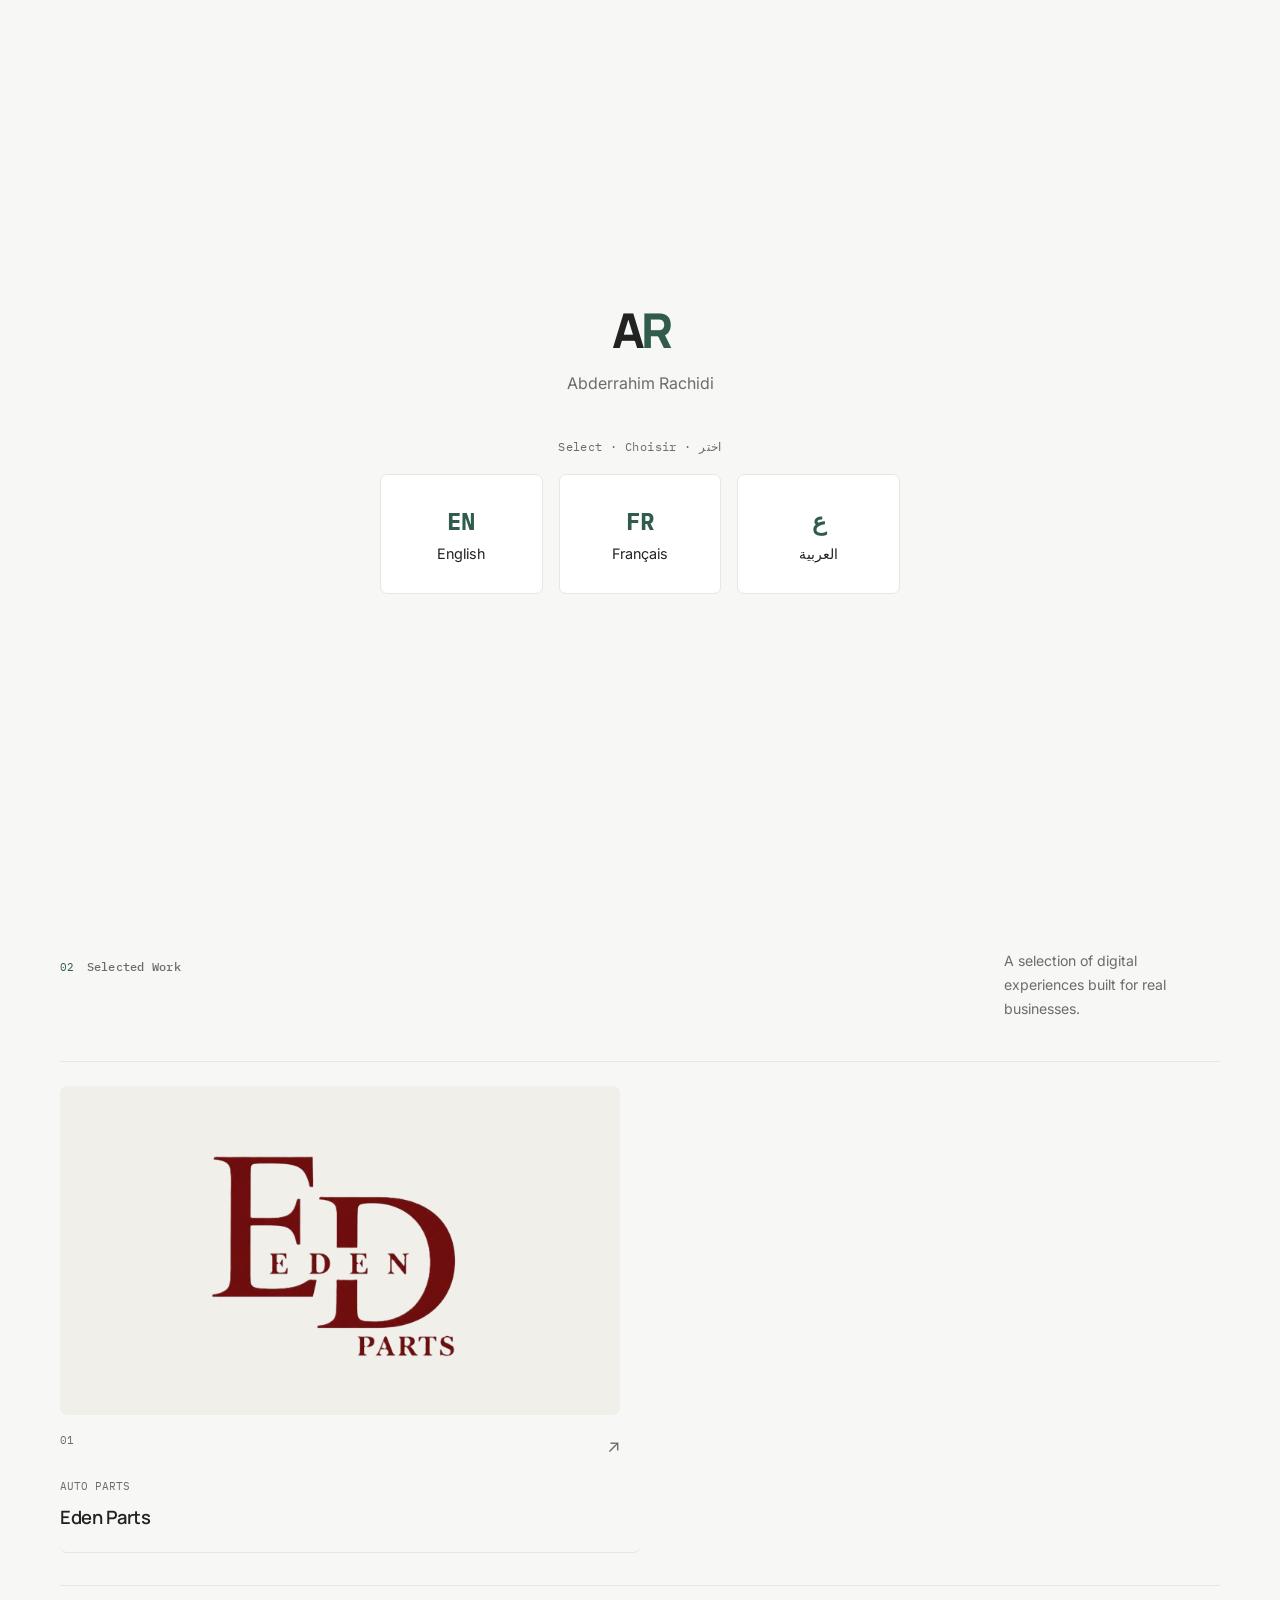
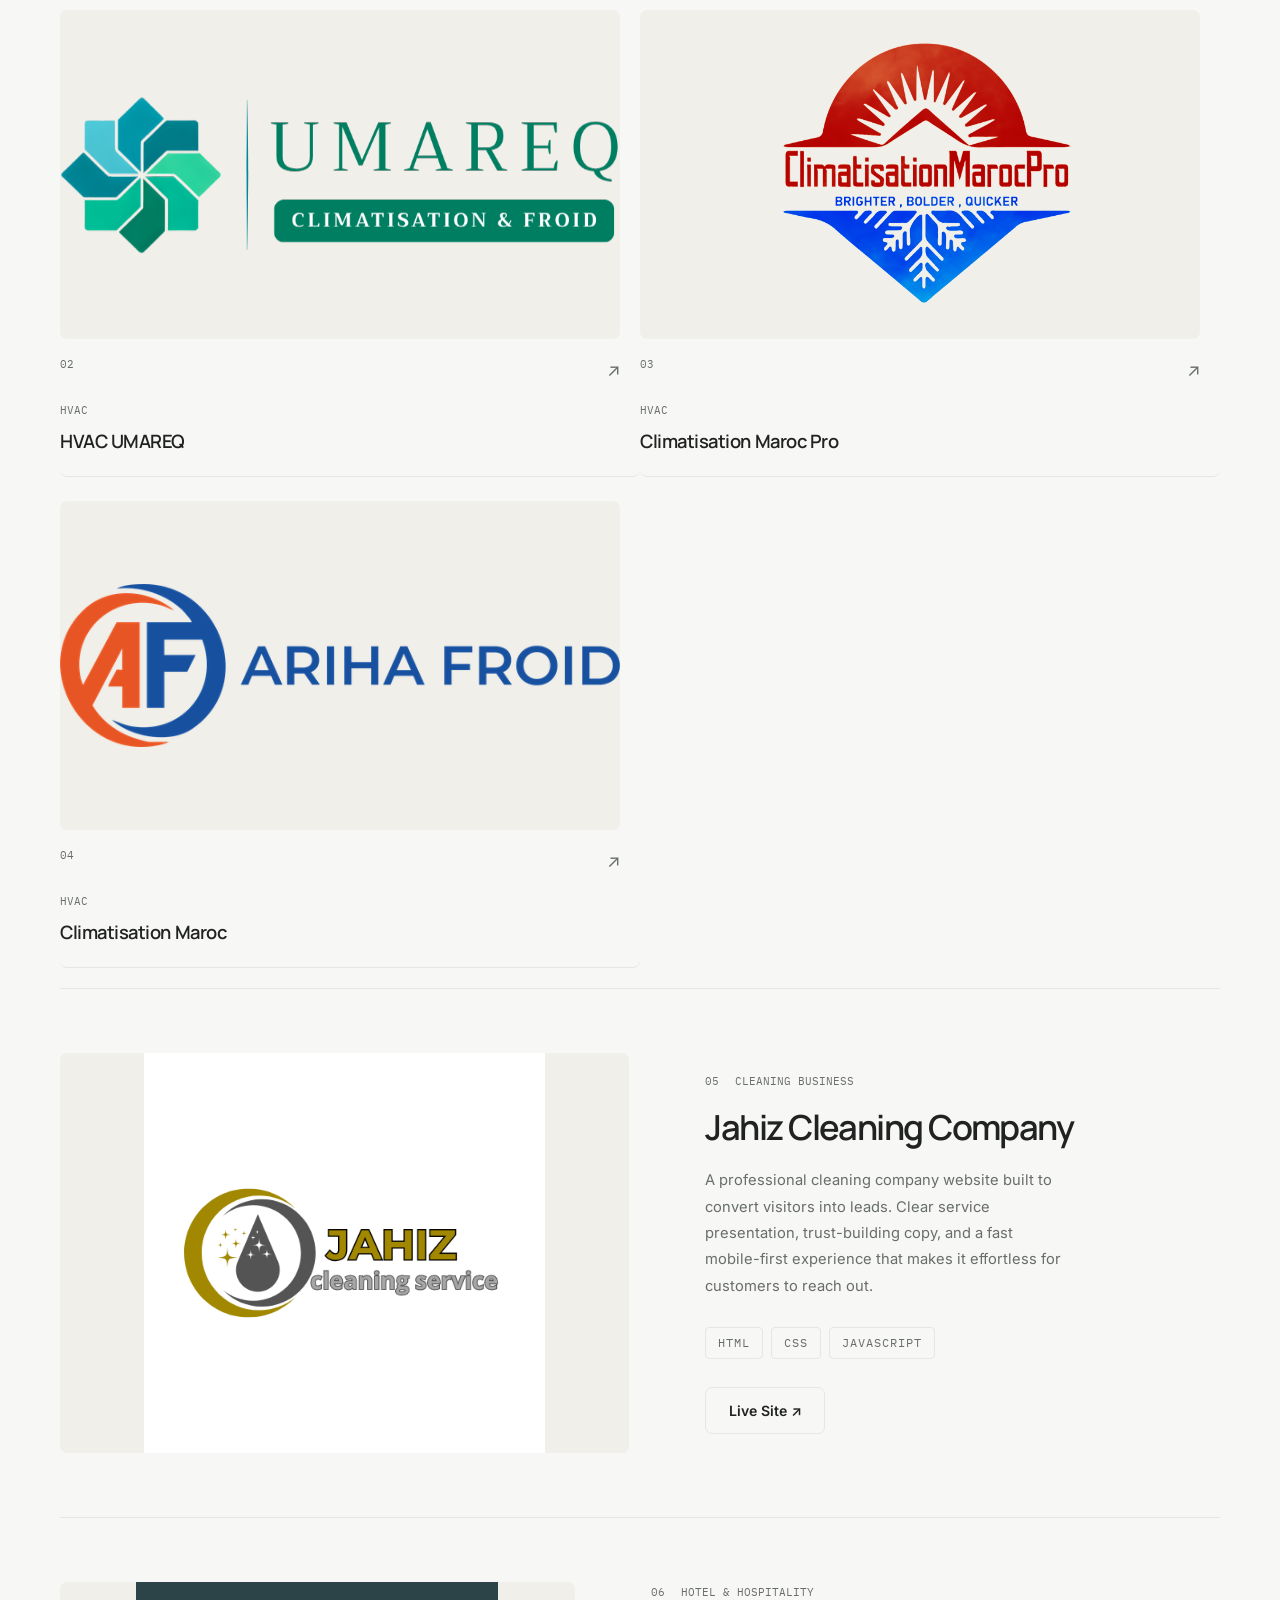
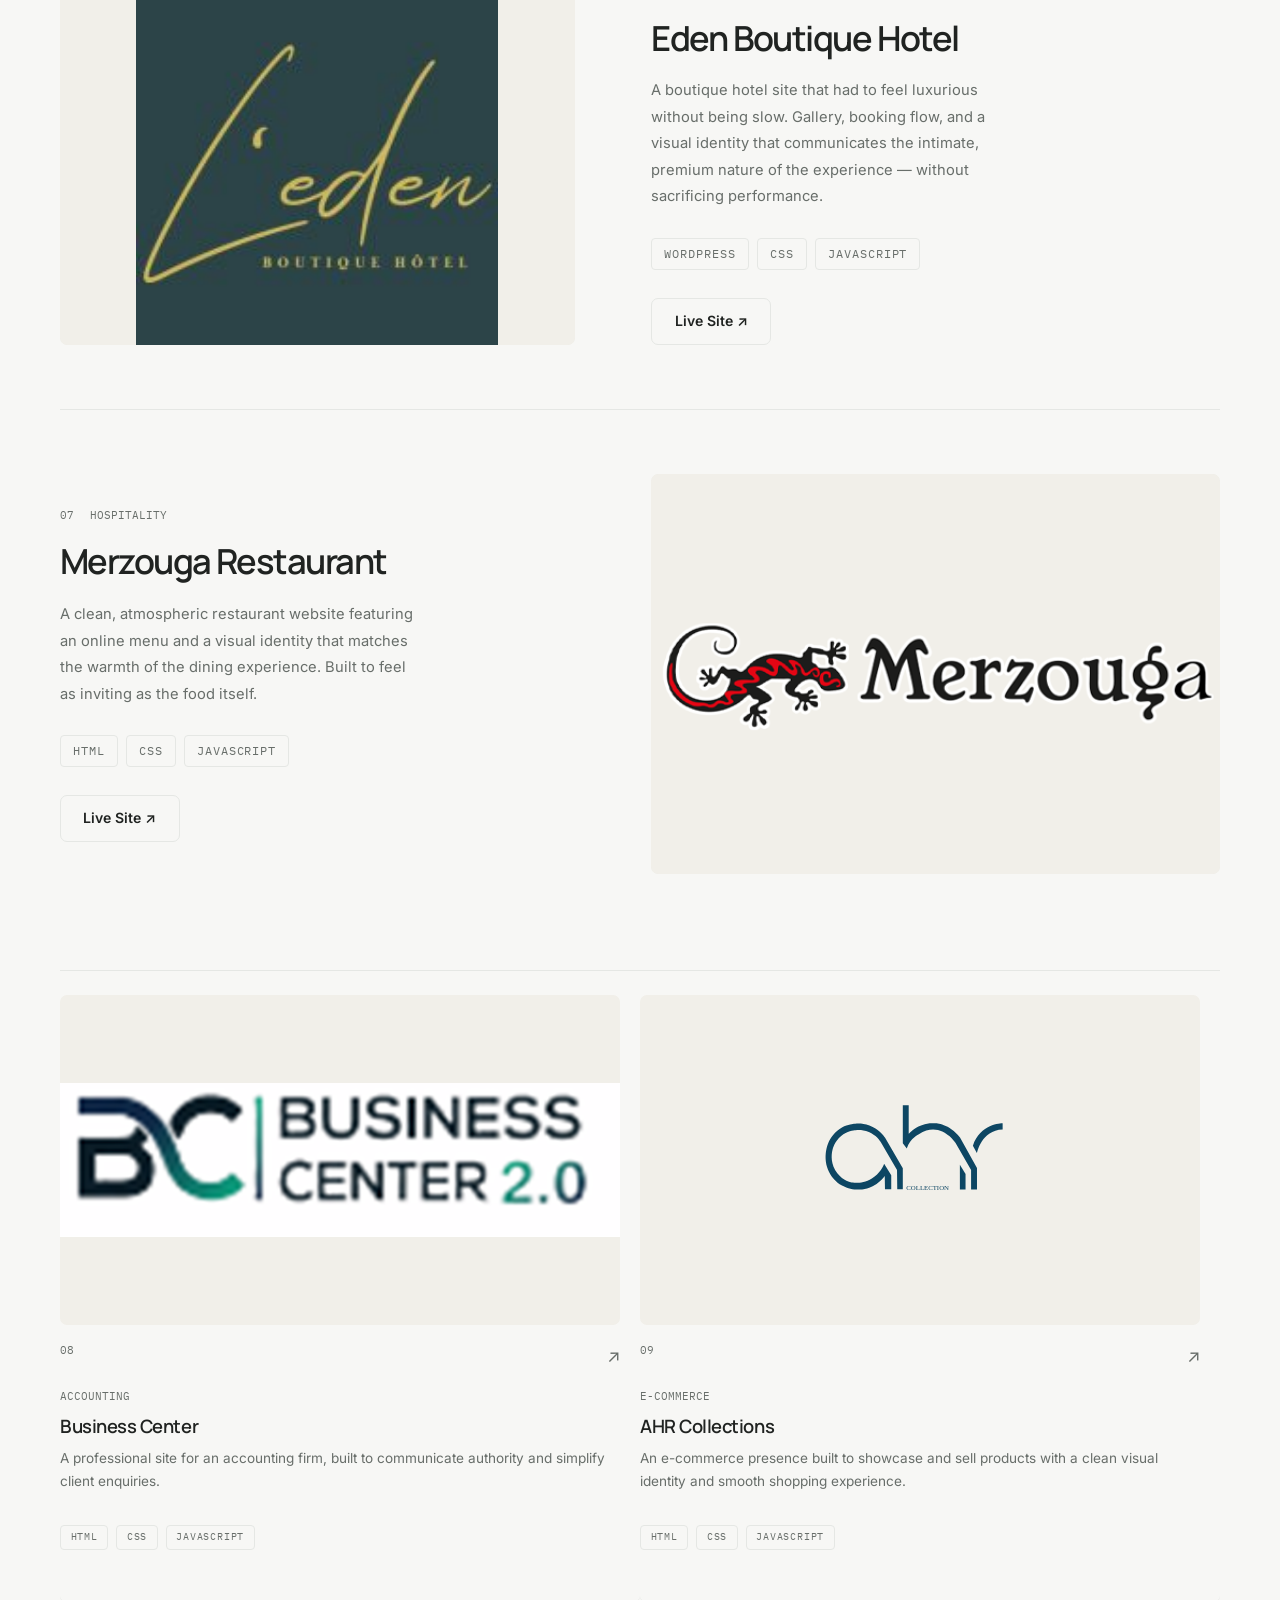
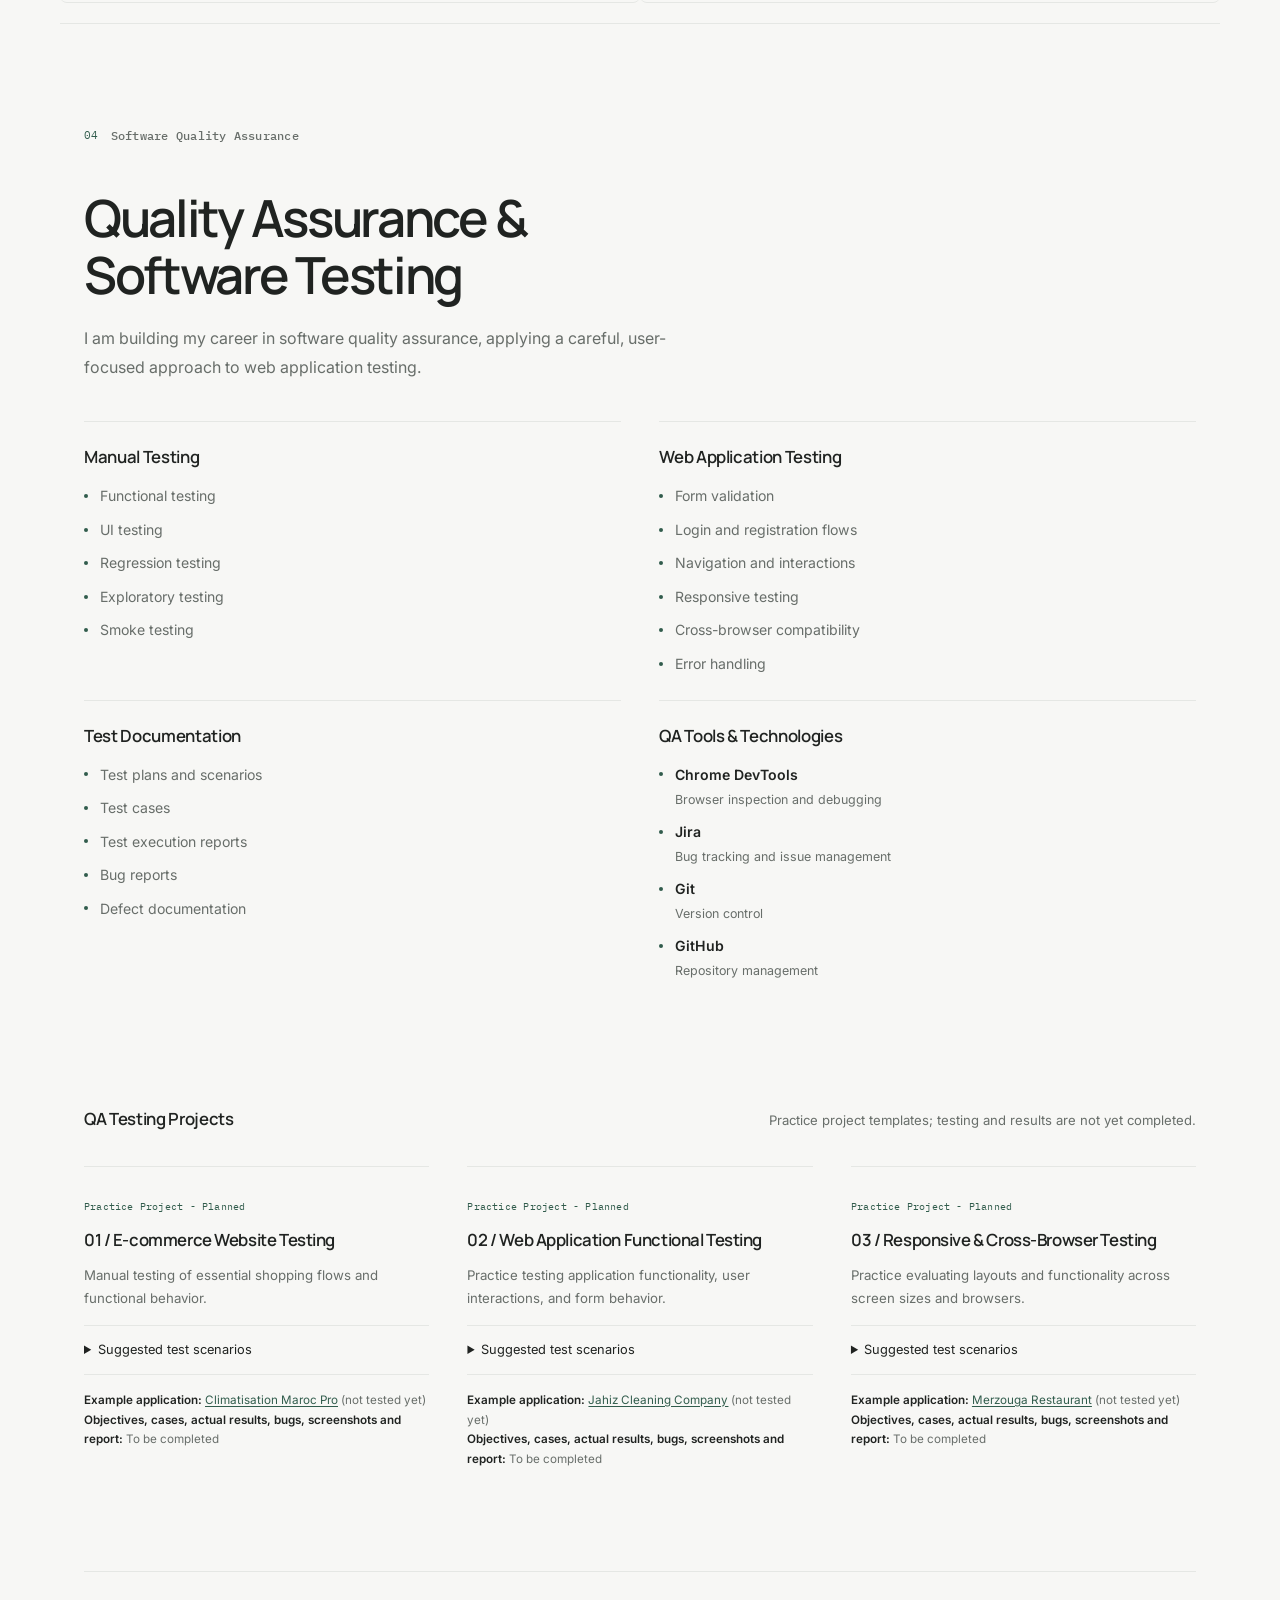
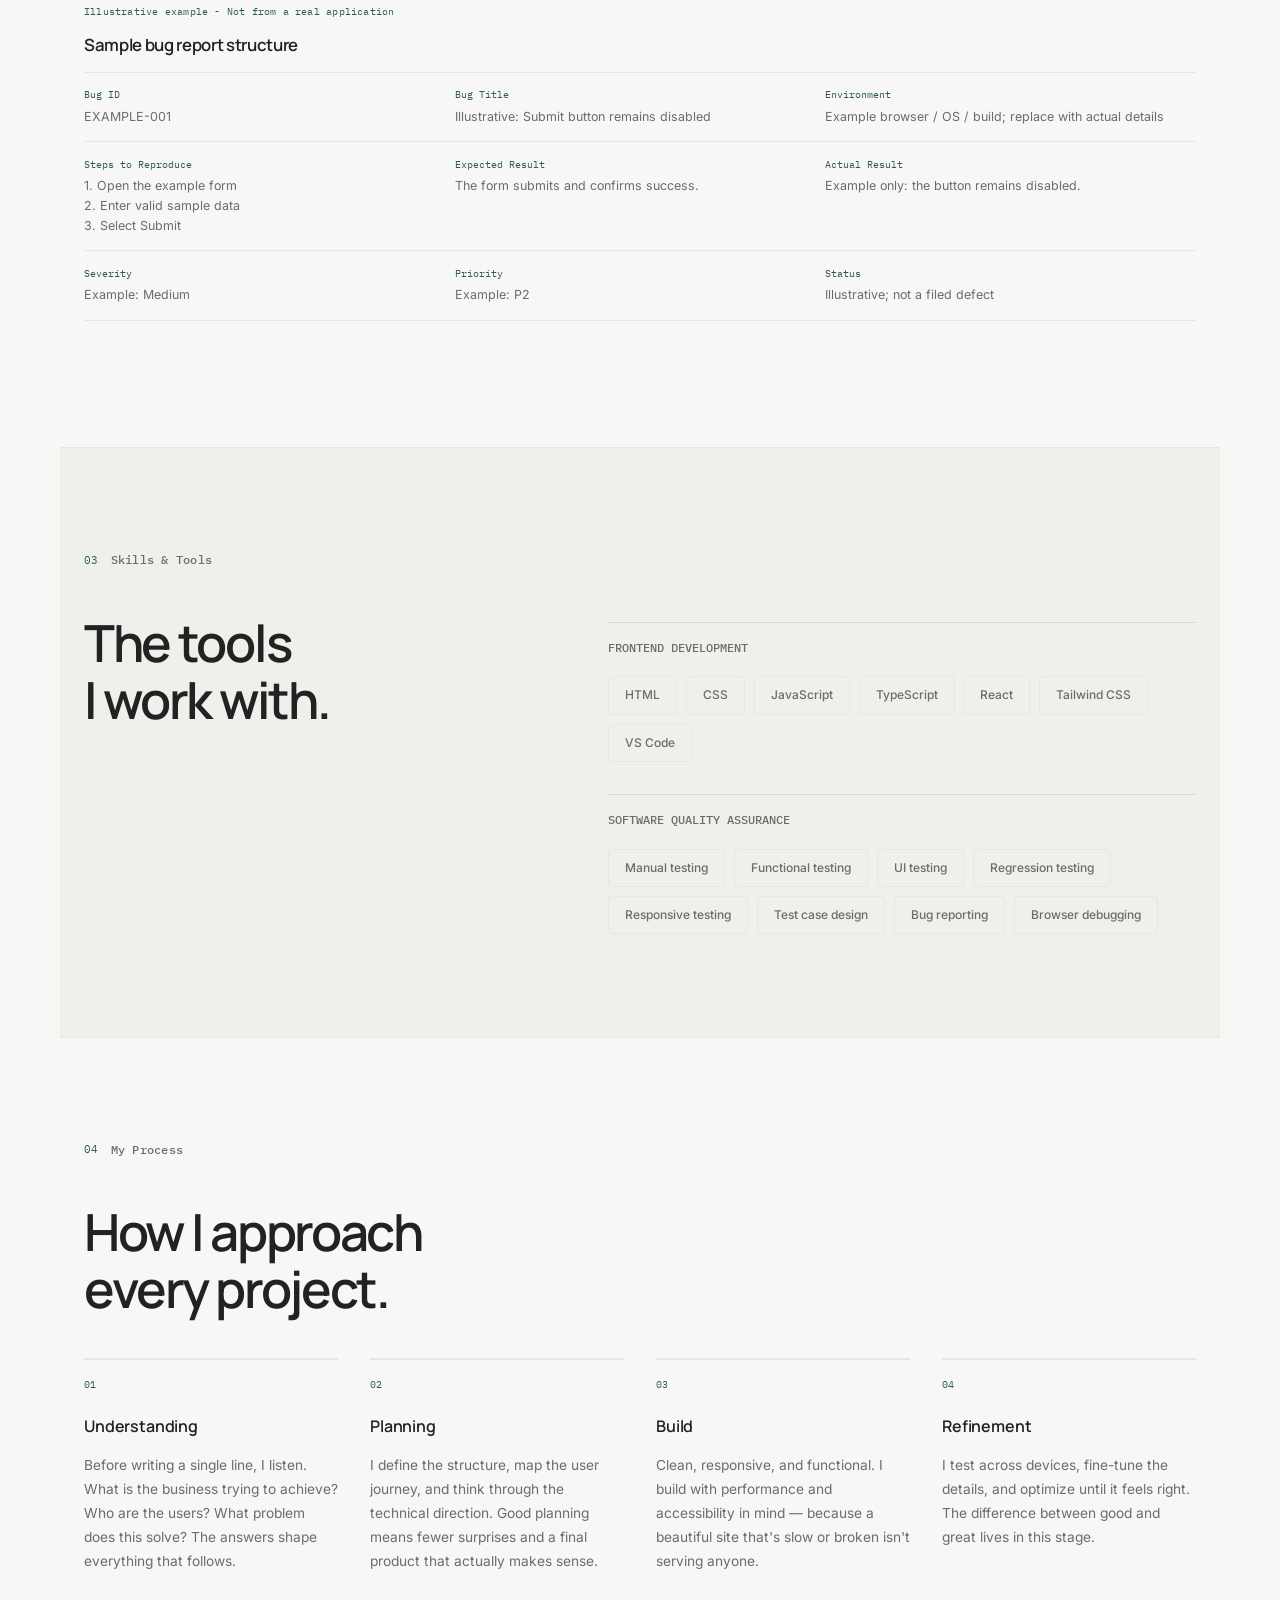
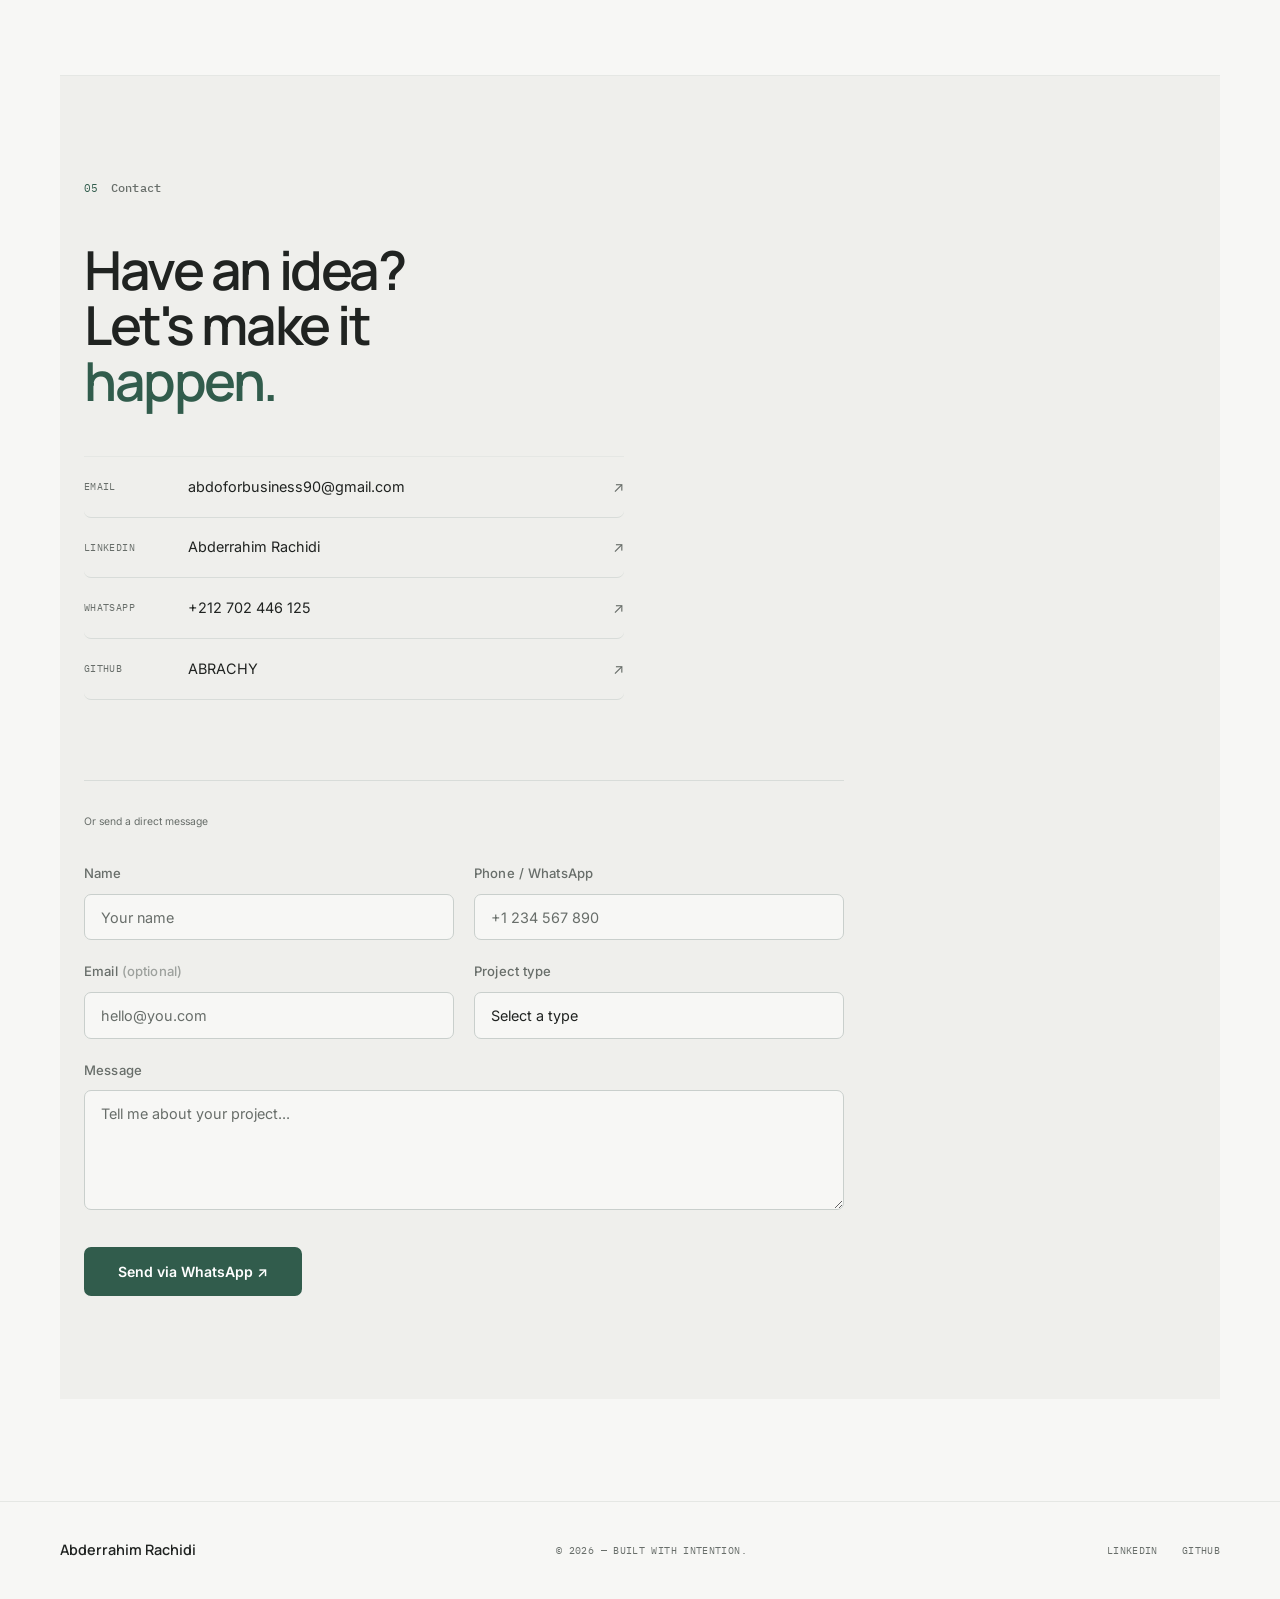
==== commit f6b5f14b: "Move about section to dedicated page" ====
--- a/index.html
+++ b/index.html
@@ -51,7 +51,7 @@
 
       <nav class="nav-links" role="navigation" aria-label="Main navigation">
         <a href="#home" class="nav-link">Home</a>
-        <a href="#about" class="nav-link" data-i18n="nav_about">About</a>
+        <a href="about.html" class="nav-link" data-i18n="nav_about">About</a>
         <a href="#work" class="nav-link">Development</a>
         <a href="#qa-testing" class="nav-link">QA Testing</a>
         <a href="#skills" class="nav-link" data-i18n="nav_skills">Skills</a>
@@ -90,7 +90,7 @@
     <div class="mobile-menu" role="dialog" aria-label="Navigation menu" aria-hidden="true">
       <nav>
         <a href="#home" class="mobile-link">Home</a>
-        <a href="#about" class="mobile-link" data-i18n="nav_about">About</a>
+        <a href="about.html" class="mobile-link" data-i18n="nav_about">About</a>
         <a href="#work" class="mobile-link">Development</a>
         <a href="#qa-testing" class="mobile-link">QA Testing</a>
         <a href="#skills" class="mobile-link" data-i18n="nav_skills">Skills</a>
@@ -174,49 +174,7 @@
     </div>
 
 
-    <!-- â•â•â•â•â•â•â•â•â•â•â•â•â•â•â•â•â•â•â•â•â•â•â•â•â•â•â•â•â•â• ABOUT â•â•â•â•â•â•â•â•â•â•â•â•â•â•â•â•â•â•â•â•â•â•â•â•â•â•â•â•â•â• -->
-    <section id="about" class="section about-section">
-      <div class="section-wrap">
-        <div class="section-label-row">
-          <span class="mono sec-num" data-i18n="sec_01">01</span>
-          <span class="sec-name" data-i18n="sec_01_name">About</span>
-        </div>
-
-        <div class="about-layout">
-          <div class="about-left">
-            <h2 class="sec-heading reveal-up" data-i18n-html="about_heading">
-              I build things<br>people <em>actually</em><br>enjoy using.
-            </h2>
-          </div>
-
-          <div class="about-right reveal-up" style="--delay:.15s">
-            <p class="about-lead" data-i18n="about_lead">
-              I'm Abderrahim &#8212; a self-taught frontend developer and digital experience creator based in Morocco.
-            </p>
-            <p data-i18n="about_p1">
-              I got into web development because I was fascinated by the gap between what an idea looks like in someone's head and what actually ends up on screen. That gap is where I work.
-            </p>
-            <p data-i18n-html="about_p2">
-              I learned by doing: building pages, fixing problems, and slowly developing a sense for what makes a digital product feel <em>right</em> &#8212; not just functional, but intentional. Every project I take on is a chance to combine clean code with thoughtful design.
-            </p>
-            <p data-i18n="about_p3">
-              I care about performance, accessibility, and the kind of details most people don't consciously notice &#8212; but definitely feel.
-            </p>
-
-            <div class="about-values">
-              <div class="value-item">
-                <span class="mono value-label" data-i18n="val1_label">Philosophy</span>
-                <span class="value-text" data-i18n="val1_text">Build with intention. Ship with clarity.</span>
-              </div>
-              <div class="value-item">
-                <span class="mono value-label" data-i18n="val2_label">Approach</span>
-                <span class="value-text" data-i18n="val2_text">Design-first, code-informed, user-centered.</span>
-              </div>
-            </div>
-          </div>
-        </div>
-      </div>
-    </section>
+
 
 
     <!-- â•â•â•â•â•â•â•â•â•â•â•â•â•â•â•â•â•â•â•â•â•â•â•â•â•â•â•â•â•â•â• WORK â•â•â•â•â•â•â•â•â•â•â•â•â•â•â•â•â•â•â•â•â•â•â•â•â•â•â•â•â•â•â• -->
@@ -230,18 +188,56 @@
           <p class="work-desc" data-i18n="work_desc">A selection of digital experiences built for real businesses.</p>
         </div>
 
-        <!-- Project 01: Jahiz -->
+        <!-- Project 01: Eden Parts -->
+        <div class="proj-grid js-reveal">
+          <article class="proj-card" aria-label="Project: Eden Parts">
+            <a href="https://eden-parts.netlify.app/" target="_blank" rel="noopener noreferrer" class="proj-card-link">
+              <img class="proj-card-image project-logo" src="logo-eden-parts.png" alt="Eden Parts logo" loading="lazy" decoding="async">
+              <div class="proj-card-top"><span class="proj-card-num mono">01</span><span class="proj-card-arrow">&#8599;</span></div>
+              <div class="proj-card-body"><span class="proj-cat">Auto Parts</span><h3 class="proj-card-title">Eden Parts</h3></div>
+            </a>
+          </article>
+        </div>
+
+        <!-- Climate projects -->
+        <div class="proj-grid js-reveal">
+          <article class="proj-card" aria-label="Project: HVAC UMAREQ">
+            <a href="https://hvac.umareq.com/" target="_blank" rel="noopener noreferrer" class="proj-card-link">
+              <img class="proj-card-image project-logo" src="logo-hvac-umareq.png" alt="HVAC UMAREQ logo" loading="lazy" decoding="async">
+              <div class="proj-card-top"><span class="proj-card-num mono">02</span><span class="proj-card-arrow">&#8599;</span></div>
+              <div class="proj-card-body"><span class="proj-cat">HVAC</span><h3 class="proj-card-title">HVAC UMAREQ</h3></div>
+            </a>
+          </article>
+
+          <article class="proj-card" aria-label="Project: Climatisation Maroc Pro">
+            <a href="https://climatisationmarocpro.com/" target="_blank" rel="noopener noreferrer" class="proj-card-link">
+              <img class="proj-card-image project-logo" src="logo-climatisation-pro.png" alt="Climatisation Maroc Pro logo" loading="lazy" decoding="async">
+              <div class="proj-card-top"><span class="proj-card-num mono">03</span><span class="proj-card-arrow">&#8599;</span></div>
+              <div class="proj-card-body"><span class="proj-cat">HVAC</span><h3 class="proj-card-title">Climatisation Maroc Pro</h3></div>
+            </a>
+          </article>
+
+          <article class="proj-card" aria-label="Project: Climatisation Maroc">
+            <a href="https://climatisationmaroc.com/" target="_blank" rel="noopener noreferrer" class="proj-card-link">
+              <img class="proj-card-image project-logo" src="logo-climatisation-maroc.png" alt="Climatisation Maroc logo" loading="lazy" decoding="async">
+              <div class="proj-card-top"><span class="proj-card-num mono">04</span><span class="proj-card-arrow">&#8599;</span></div>
+              <div class="proj-card-body"><span class="proj-cat">HVAC</span><h3 class="proj-card-title">Climatisation Maroc</h3></div>
+            </a>
+          </article>
+        </div>
+
+        <!-- Jahiz Cleaning Company -->
         <article class="proj-featured js-reveal" aria-label="Project: Jahiz Cleaning Company">
           <a href="https://jahiz0.netlify.app" target="_blank" rel="noopener noreferrer"
              class="proj-featured-img-wrap" tabindex="-1" aria-hidden="true">
             <div class="proj-img-inner">
-              <img src="project-jahiz.png" alt="Jahiz Cleaning Company website" loading="lazy">
+              <img class="project-logo" src="logo-jahiz.png" alt="Jahiz Cleaning Company logo" loading="lazy">
               <div class="proj-img-hover"><span data-i18n="view_live">View Live &#8599;</span></div>
             </div>
           </a>
           <div class="proj-featured-info">
             <div class="proj-meta">
-              <span class="mono proj-num" data-i18n="proj_num_01">01</span>
+              <span class="mono proj-num" data-i18n="proj_num_05">05</span>
               <span class="proj-cat" data-i18n="proj_cat_01">Cleaning Business</span>
             </div>
             <h3 class="proj-title" data-i18n="proj_title_01">Jahiz Cleaning Company</h3>
@@ -255,18 +251,42 @@
           </div>
         </article>
 
-        <!-- Project 02: Merzouga (reversed) -->
+        <!-- Other projects -->
+        <article class="proj-featured js-reveal" aria-label="Project: Eden Boutique Hotel">
+          <a href="https://edenboutiquehotel.ma" target="_blank" rel="noopener noreferrer"
+             class="proj-featured-img-wrap" tabindex="-1" aria-hidden="true">
+            <div class="proj-img-inner">
+              <img class="project-logo" src="logo-eden-hotel.jpg" alt="Eden Boutique Hotel logo" loading="lazy">
+              <div class="proj-img-hover"><span data-i18n="view_live">View Live &#8599;</span></div>
+            </div>
+          </a>
+          <div class="proj-featured-info">
+            <div class="proj-meta">
+              <span class="mono proj-num" data-i18n="proj_num_06">06</span>
+              <span class="proj-cat" data-i18n="proj_cat_03">Hotel & Hospitality</span>
+            </div>
+            <h3 class="proj-title" data-i18n="proj_title_03">Eden Boutique Hotel</h3>
+            <p class="proj-desc" data-i18n="proj_desc_03">A boutique hotel site that had to feel luxurious without being slow. Gallery, booking flow, and a visual identity that communicates the intimate, premium nature of the experience &#8212; without sacrificing performance.</p>
+            <div class="proj-tech" aria-label="Technologies used">
+              <span>WordPress</span><span>CSS</span><span>JavaScript</span>
+            </div>
+            <div class="proj-links">
+              <a href="https://edenboutiquehotel.ma" target="_blank" rel="noopener noreferrer" class="btn-outline" data-i18n="live_site">Live Site &#8599;</a>
+            </div>
+          </div>
+        </article>
+
         <article class="proj-featured proj-featured--rev js-reveal" aria-label="Project: Merzouga Restaurant">
           <a href="https://merzougarestaurant.com" target="_blank" rel="noopener noreferrer"
              class="proj-featured-img-wrap" tabindex="-1" aria-hidden="true">
             <div class="proj-img-inner">
-              <img src="project-merzouga.png" alt="Merzouga Restaurant website" loading="lazy">
+              <img class="project-logo" src="logo-merzouga.png" alt="Merzouga Restaurant logo" loading="lazy">
               <div class="proj-img-hover"><span data-i18n="view_live">View Live &#8599;</span></div>
             </div>
           </a>
           <div class="proj-featured-info">
             <div class="proj-meta">
-              <span class="mono proj-num" data-i18n="proj_num_02">02</span>
+              <span class="mono proj-num" data-i18n="proj_num_07">07</span>
               <span class="proj-cat" data-i18n="proj_cat_02">Hospitality</span>
             </div>
             <h3 class="proj-title" data-i18n="proj_title_02">Merzouga Restaurant</h3>
@@ -280,56 +300,12 @@
           </div>
         </article>
 
-        <!-- Project 03: Eden -->
-        <article class="proj-featured js-reveal" aria-label="Project: Eden Boutique Hotel">
-          <a href="https://edenboutiquehotel.ma" target="_blank" rel="noopener noreferrer"
-             class="proj-featured-img-wrap" tabindex="-1" aria-hidden="true">
-            <div class="proj-img-inner">
-              <img src="project-eden.png" alt="Eden Boutique Hotel website" loading="lazy">
-              <div class="proj-img-hover"><span data-i18n="view_live">View Live &#8599;</span></div>
-            </div>
-          </a>
-          <div class="proj-featured-info">
-            <div class="proj-meta">
-              <span class="mono proj-num" data-i18n="proj_num_03">03</span>
-              <span class="proj-cat" data-i18n="proj_cat_03">Hotel & Hospitality</span>
-            </div>
-            <h3 class="proj-title" data-i18n="proj_title_03">Eden Boutique Hotel</h3>
-            <p class="proj-desc" data-i18n="proj_desc_03">A boutique hotel site that had to feel luxurious without being slow. Gallery, booking flow, and a visual identity that communicates the intimate, premium nature of the experience &#8212; without sacrificing performance.</p>
-            <div class="proj-tech" aria-label="Technologies used">
-              <span>WordPress</span><span>CSS</span><span>JavaScript</span>
-            </div>
-            <div class="proj-links">
-              <a href="https://edenboutiquehotel.ma" target="_blank" rel="noopener noreferrer" class="btn-outline" data-i18n="live_site">Live Site &#8599;</a>
-            </div>
-          </div>
-        </article>
-
-        <!-- Mini cards grid -->
         <div class="proj-grid js-reveal">
-
-          <article class="proj-card" aria-label="Project: Centre Nour">
-            <a href="https://centrenour.site" target="_blank" rel="noopener noreferrer" class="proj-card-link">
-              <div class="proj-card-top">
-                <div class="proj-card-num mono" data-i18n="proj_num_04">04</div>
-                <div class="proj-card-arrow">&#8599;</div>
-              </div>
-              <div class="proj-card-body">
-                <span class="proj-cat" data-i18n="proj_cat_04">Wellness</span>
-                <h3 class="proj-card-title" data-i18n="proj_title_04">Centre Nour</h3>
-                <p data-i18n="proj_desc_04">Professional website for a wellness center, designed to build trust and present services with clarity.</p>
-              </div>
-              <div class="proj-card-foot">
-                <div class="proj-tech small"><span>WordPress</span><span>CSS</span></div>
-              </div>
-            </a>
-          </article>
-
           <article class="proj-card" aria-label="Project: Business Center">
             <a href="https://businesscenter20.netlify.app" target="_blank" rel="noopener noreferrer" class="proj-card-link">
-              <img class="proj-card-image" src="project-businesscenter-live.jpg" alt="Business Center homepage screenshot" loading="lazy" decoding="async">
+              <img class="proj-card-image project-logo" src="logo-business-center.png" alt="Business Center logo" loading="lazy" decoding="async">
               <div class="proj-card-top">
-                <div class="proj-card-num mono" data-i18n="proj_num_05">05</div>
+                <div class="proj-card-num mono" data-i18n="proj_num_08">08</div>
                 <div class="proj-card-arrow">&#8599;</div>
               </div>
               <div class="proj-card-body">
@@ -345,9 +321,9 @@
 
           <article class="proj-card" aria-label="Project: AHR Collections">
             <a href="https://ahrcollections.com" target="_blank" rel="noopener noreferrer" class="proj-card-link">
-              <img class="proj-card-image" src="project-ahr-collections.jpg" alt="AHR Collections homepage screenshot" loading="lazy" decoding="async">
+              <img class="proj-card-image project-logo" src="logo-ahr.svg" alt="AHR Collections logo" loading="lazy" decoding="async">
               <div class="proj-card-top">
-                <div class="proj-card-num mono" data-i18n="proj_num_06">06</div>
+                <div class="proj-card-num mono" data-i18n="proj_num_09">09</div>
                 <div class="proj-card-arrow">&#8599;</div>
               </div>
               <div class="proj-card-body">
@@ -360,43 +336,9 @@
               </div>
             </a>
           </article>
-
-          <article class="proj-card" aria-label="Project: HVAC UMAREQ">
-            <a href="https://hvac.umareq.com/" target="_blank" rel="noopener noreferrer" class="proj-card-link">
-              <img class="proj-card-image" src="project-hvac-umareq.jpg" alt="HVAC UMAREQ homepage screenshot" loading="lazy" decoding="async">
-              <div class="proj-card-top"><span class="proj-card-num mono">07</span><span class="proj-card-arrow">&#8599;</span></div>
-              <div class="proj-card-body"><span class="proj-cat">HVAC</span><h3 class="proj-card-title">HVAC UMAREQ</h3></div>
-            </a>
-          </article>
-          <article class="proj-card" aria-label="Project: Climatisation Maroc Pro">
-            <a href="https://climatisationmarocpro.com/" target="_blank" rel="noopener noreferrer" class="proj-card-link">
-              <img class="proj-card-image" src="project-climatisation-maroc-pro.jpg" alt="Climatisation Maroc Pro homepage screenshot" loading="lazy" decoding="async">
-              <div class="proj-card-top"><span class="proj-card-num mono">08</span><span class="proj-card-arrow">&#8599;</span></div>
-              <div class="proj-card-body"><span class="proj-cat">HVAC</span><h3 class="proj-card-title">Climatisation Maroc Pro</h3></div>
-            </a>
-          </article>
-          <article class="proj-card" aria-label="Project: Climatisation Maroc">
-            <a href="https://climatisationmaroc.com/" target="_blank" rel="noopener noreferrer" class="proj-card-link">
-              <img class="proj-card-image" src="project-climatisation-maroc.jpg" alt="Climatisation Maroc homepage screenshot" loading="lazy" decoding="async">
-              <div class="proj-card-top"><span class="proj-card-num mono">09</span><span class="proj-card-arrow">&#8599;</span></div>
-              <div class="proj-card-body"><span class="proj-cat">HVAC</span><h3 class="proj-card-title">Climatisation Maroc</h3></div>
-            </a>
-          </article>
-          <article class="proj-card" aria-label="Project: Eden Parts">
-            <a href="https://eden-parts.netlify.app/" target="_blank" rel="noopener noreferrer" class="proj-card-link">
-              <img class="proj-card-image" src="project-eden-parts.jpg" alt="Eden Parts homepage screenshot" loading="lazy" decoding="async">
-              <div class="proj-card-top"><span class="proj-card-num mono">10</span><span class="proj-card-arrow">&#8599;</span></div>
-              <div class="proj-card-body"><span class="proj-cat">Auto Parts</span><h3 class="proj-card-title">Eden Parts</h3></div>
-            </a>
-          </article>
-        </div>
-      </div>
-    </section>
-
-
-    <!-- â•â•â•â•â•â•â•â•â•â•â•â•â•â•â•â•â•â•â•â•â•â•â•â•â•â•â•â•â•â• SKILLS â•â•â•â•â•â•â•â•â•â•â•â•â•â•â•â•â•â•â•â•â•â•â•â•â•â•â•â•â•â• -->
-
-    <section id="qa-testing" class="section qa-section" aria-labelledby="qa-heading">
+        </div>
+
+<section id="qa-testing" class="section qa-section" aria-labelledby="qa-heading">
       <div class="section-wrap">
         <div class="section-label-row"><span class="mono sec-num">04</span><span class="sec-name">Software Quality Assurance</span></div>
         <h2 class="sec-heading reveal-up" id="qa-heading">Quality Assurance &amp; Software Testing</h2>
--- a/style.css
+++ b/style.css
@@ -993,7 +993,7 @@
 .proj-card-image--contain { object-fit: contain; padding: 1rem; }
 .project-logo {
   object-fit: contain !important;
-  padding: clamp(1.5rem, 5vw, 4rem);
+  padding: 0;
   background: #f1efe9 !important;
 }
 .proj-img-inner.project-logo-frame {
@@ -1004,7 +1004,7 @@
 .proj-img-inner img.project-logo {
   width: 100%;
   height: 100%;
-  padding: clamp(2rem, 7vw, 6rem);
+  padding: 0;
   object-fit: contain;
   filter: none;
 }
@@ -1738,12 +1738,12 @@
 .proj-grid--featured .proj-card-title { grid-column: 1; font-size: clamp(1rem, 1.6vw, 1.35rem); font-weight: 700; letter-spacing: -0.035em; }
 .proj-grid--featured .proj-card-arrow { grid-column: 2; grid-row: 1 / span 2; }
 .proj-featured, .proj-featured--rev {
-  grid-template-columns: minmax(0, 1.3fr) minmax(260px, 0.7fr);
-  gap: clamp(2.5rem, 7vw, 7rem);
+  grid-template-columns: minmax(0, 1.05fr) minmax(0, 0.95fr);
+  gap: clamp(1.5rem, 3vw, 3rem);
   padding-block: clamp(3rem, 7vw, 6rem);
   border-top: 1px solid rgba(241,239,233,0.1);
 }
-.proj-featured:nth-of-type(even) { grid-template-columns: minmax(260px, 0.72fr) minmax(0, 1.28fr); }
+.proj-featured:nth-of-type(even) { grid-template-columns: minmax(0, 0.95fr) minmax(0, 1.05fr); }
 .proj-featured-img-wrap, .proj-img-inner { border-radius: 2px; }
 .proj-img-inner { aspect-ratio: 1.42; }
 .proj-img-inner img { filter: none; }
@@ -1792,8 +1792,10 @@
   .hero-container { grid-template-columns: 1fr 0.8fr; gap: 2rem; padding-block: 5rem 4rem; }
   .hero-headline { font-size: clamp(3rem, 7vw, 4.5rem); }
   .hero-photo-frame { width: 100%; }
-  .proj-featured, .proj-featured--rev { grid-template-columns: 1fr 0.75fr; gap: 2rem; }
-  .proj-featured:nth-of-type(even) { grid-template-columns: 0.75fr 1fr; }
+  .proj-featured, .proj-featured--rev, .proj-featured:nth-of-type(even) {
+    grid-template-columns: minmax(0, 1fr);
+    gap: 1.5rem;
+  }
 }
 @media (max-width: 680px) {
   .section-wrap, .nav-inner, .hero-container, .footer-inner { width: min(100% - 2.5rem, 560px); }
